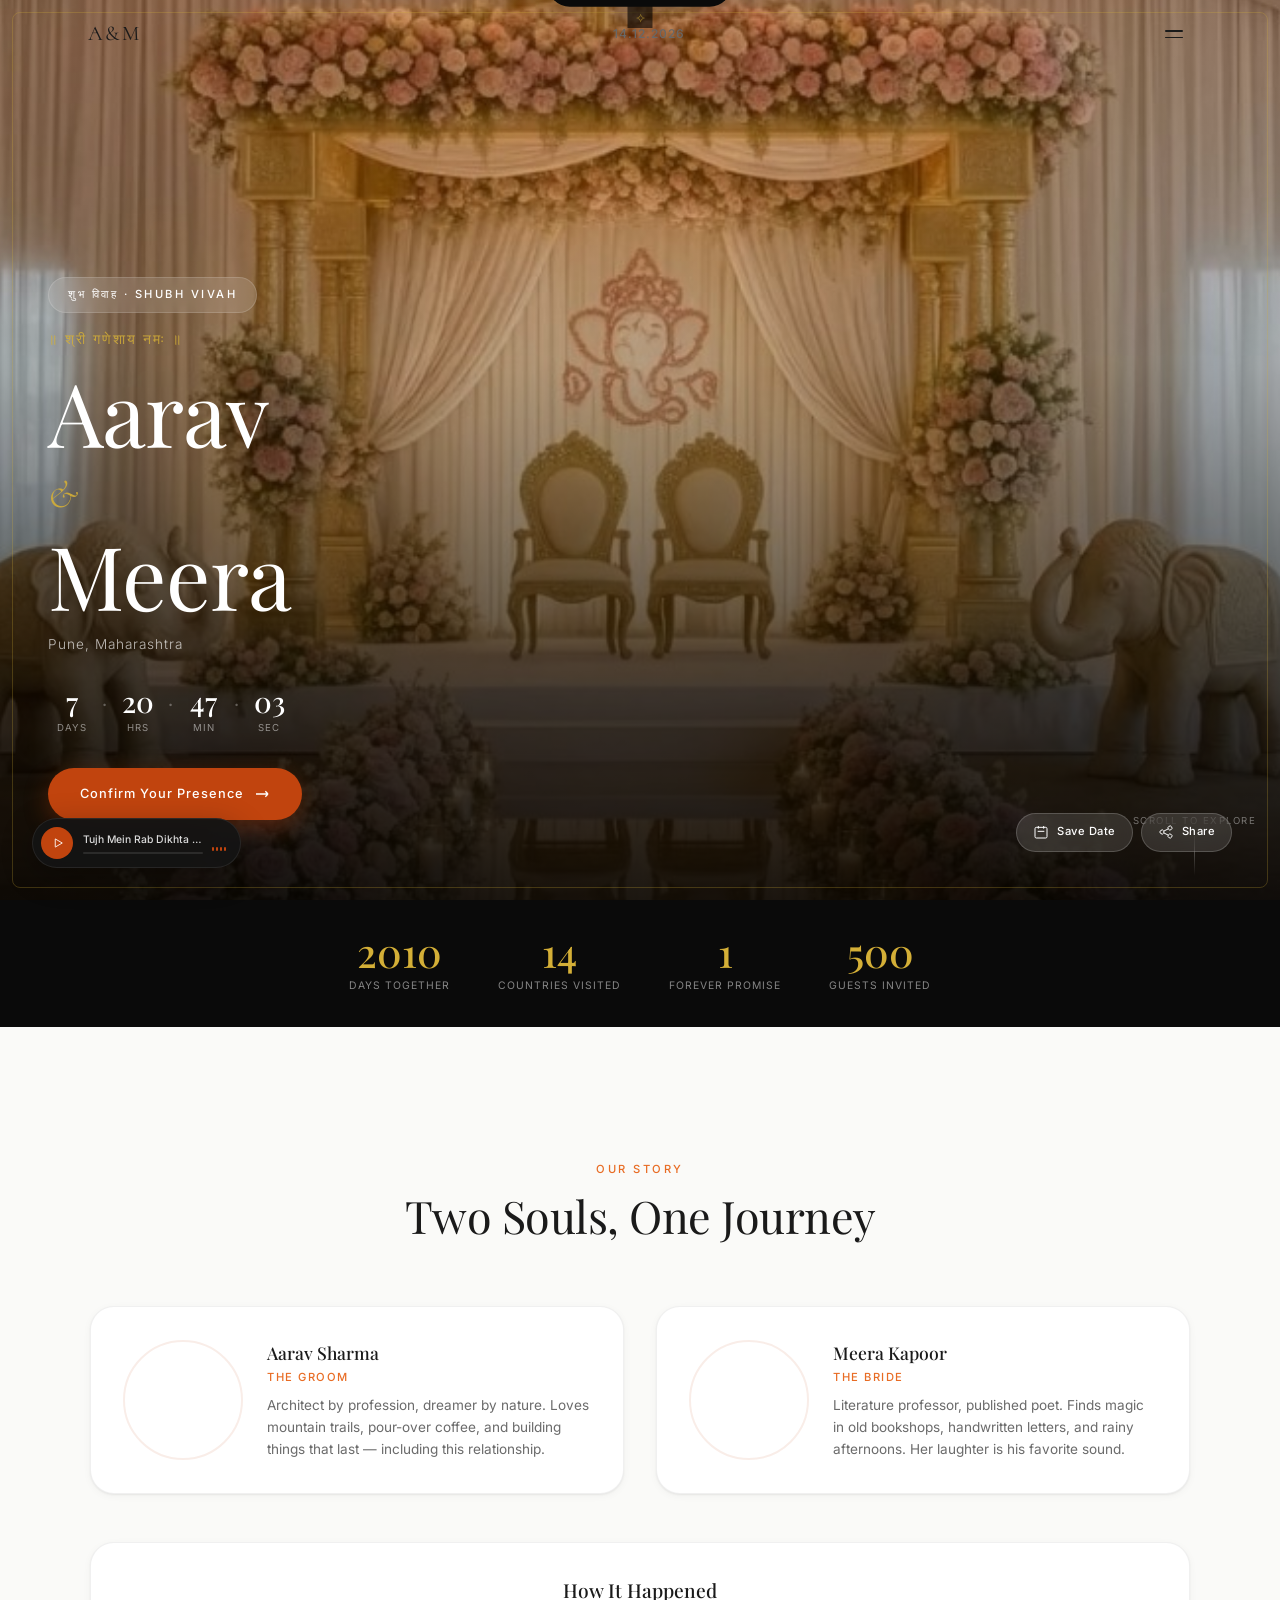
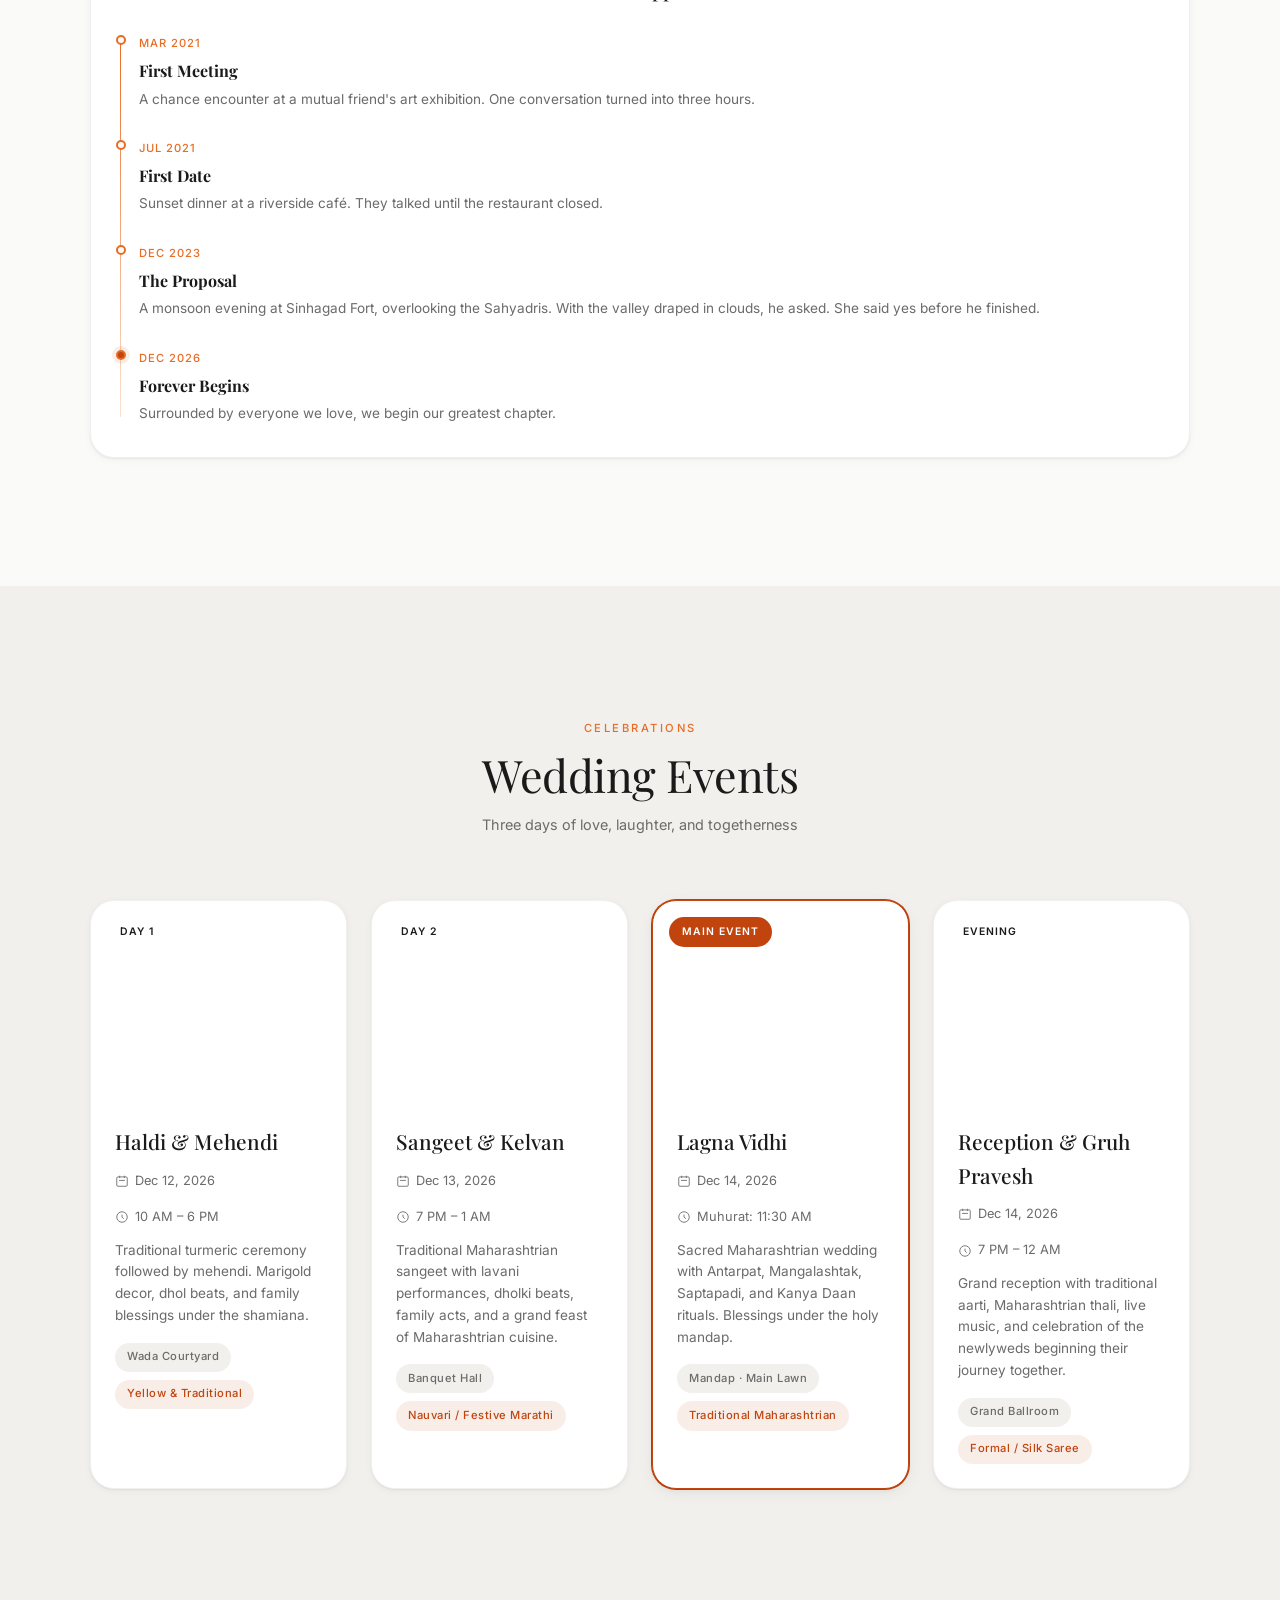
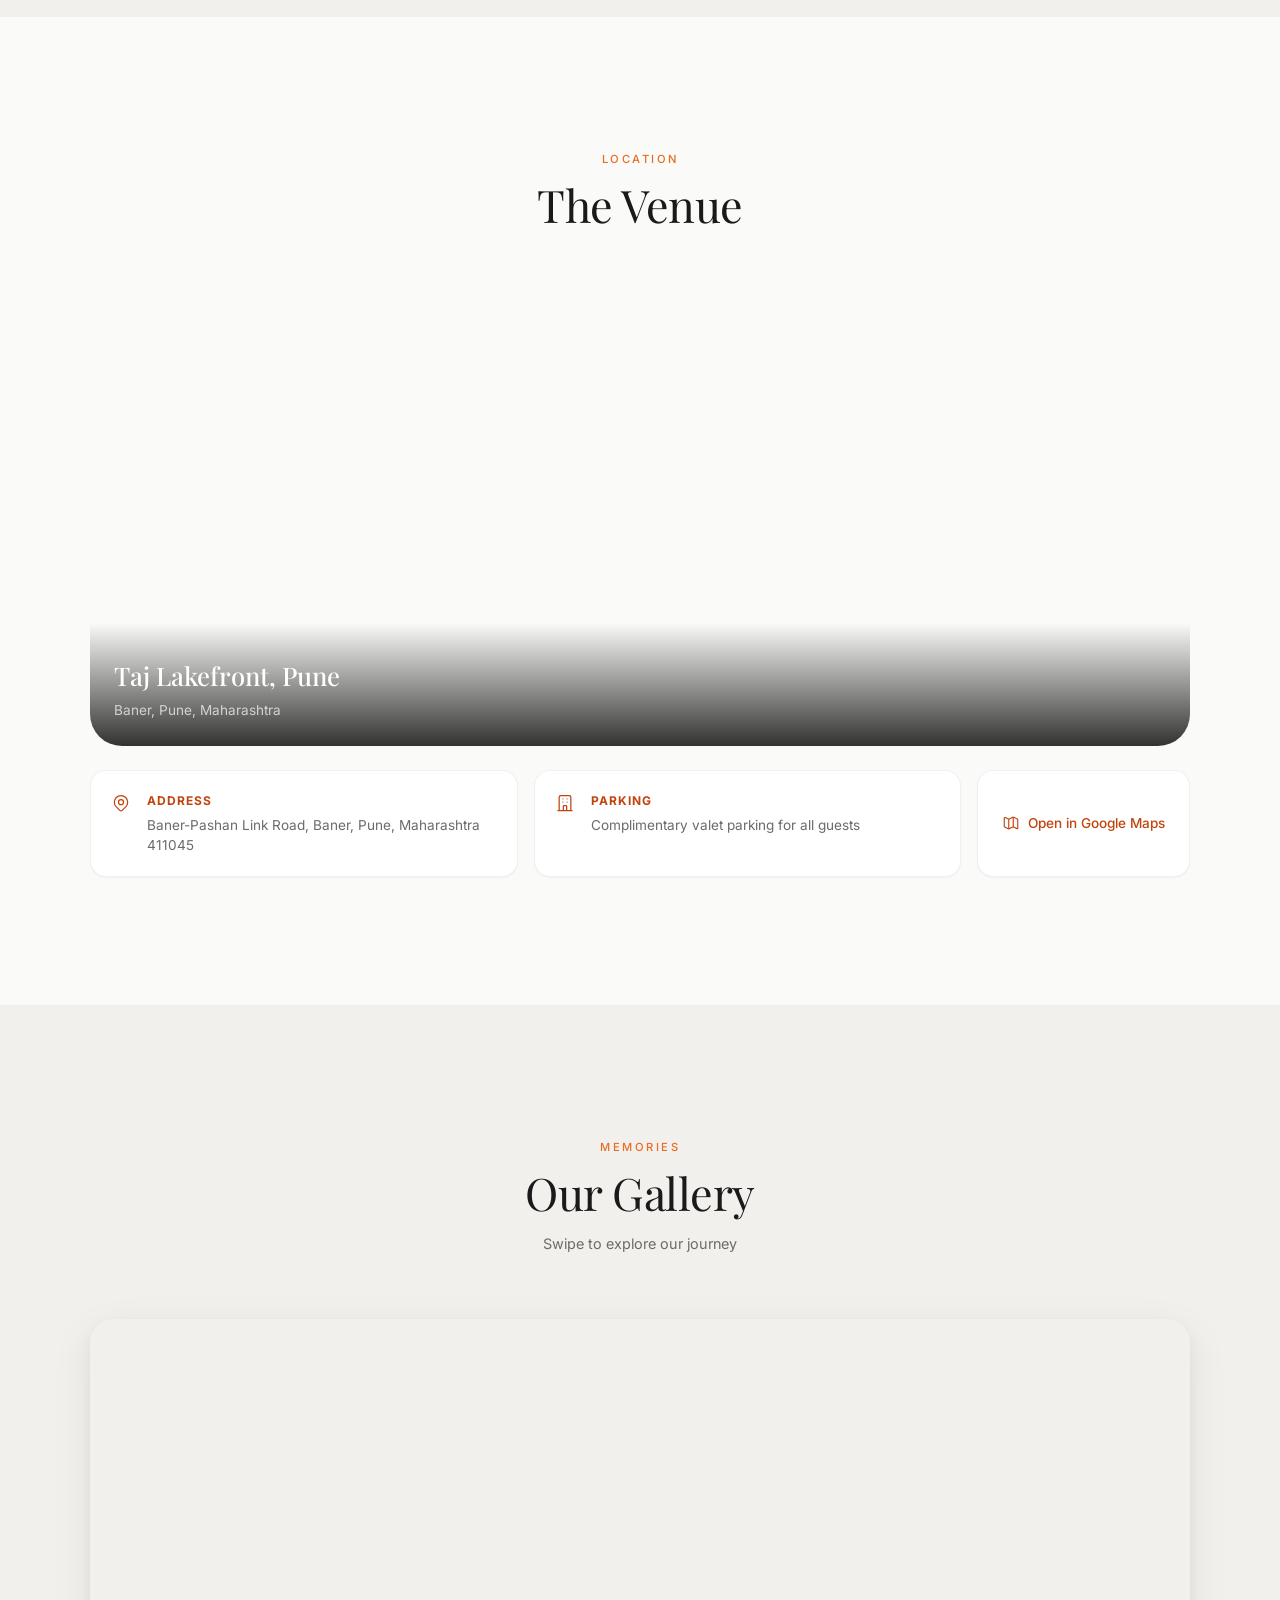
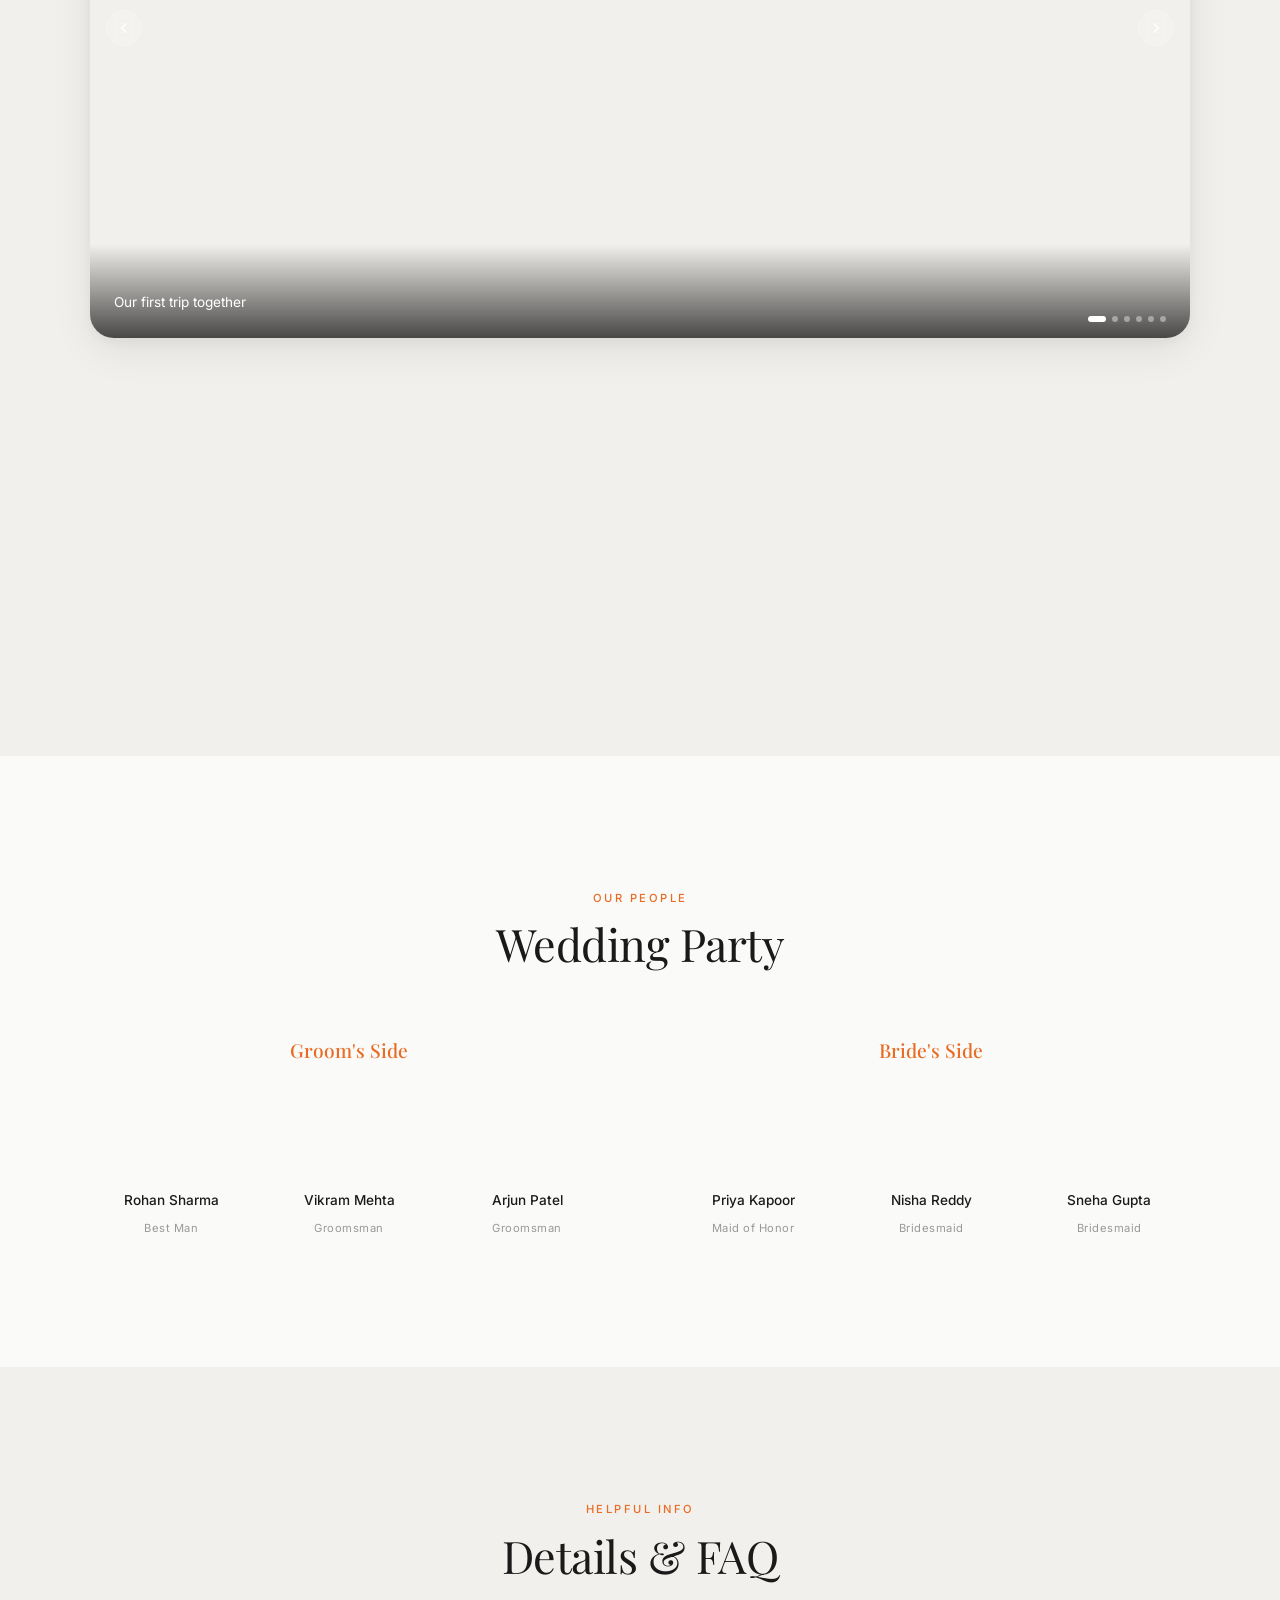
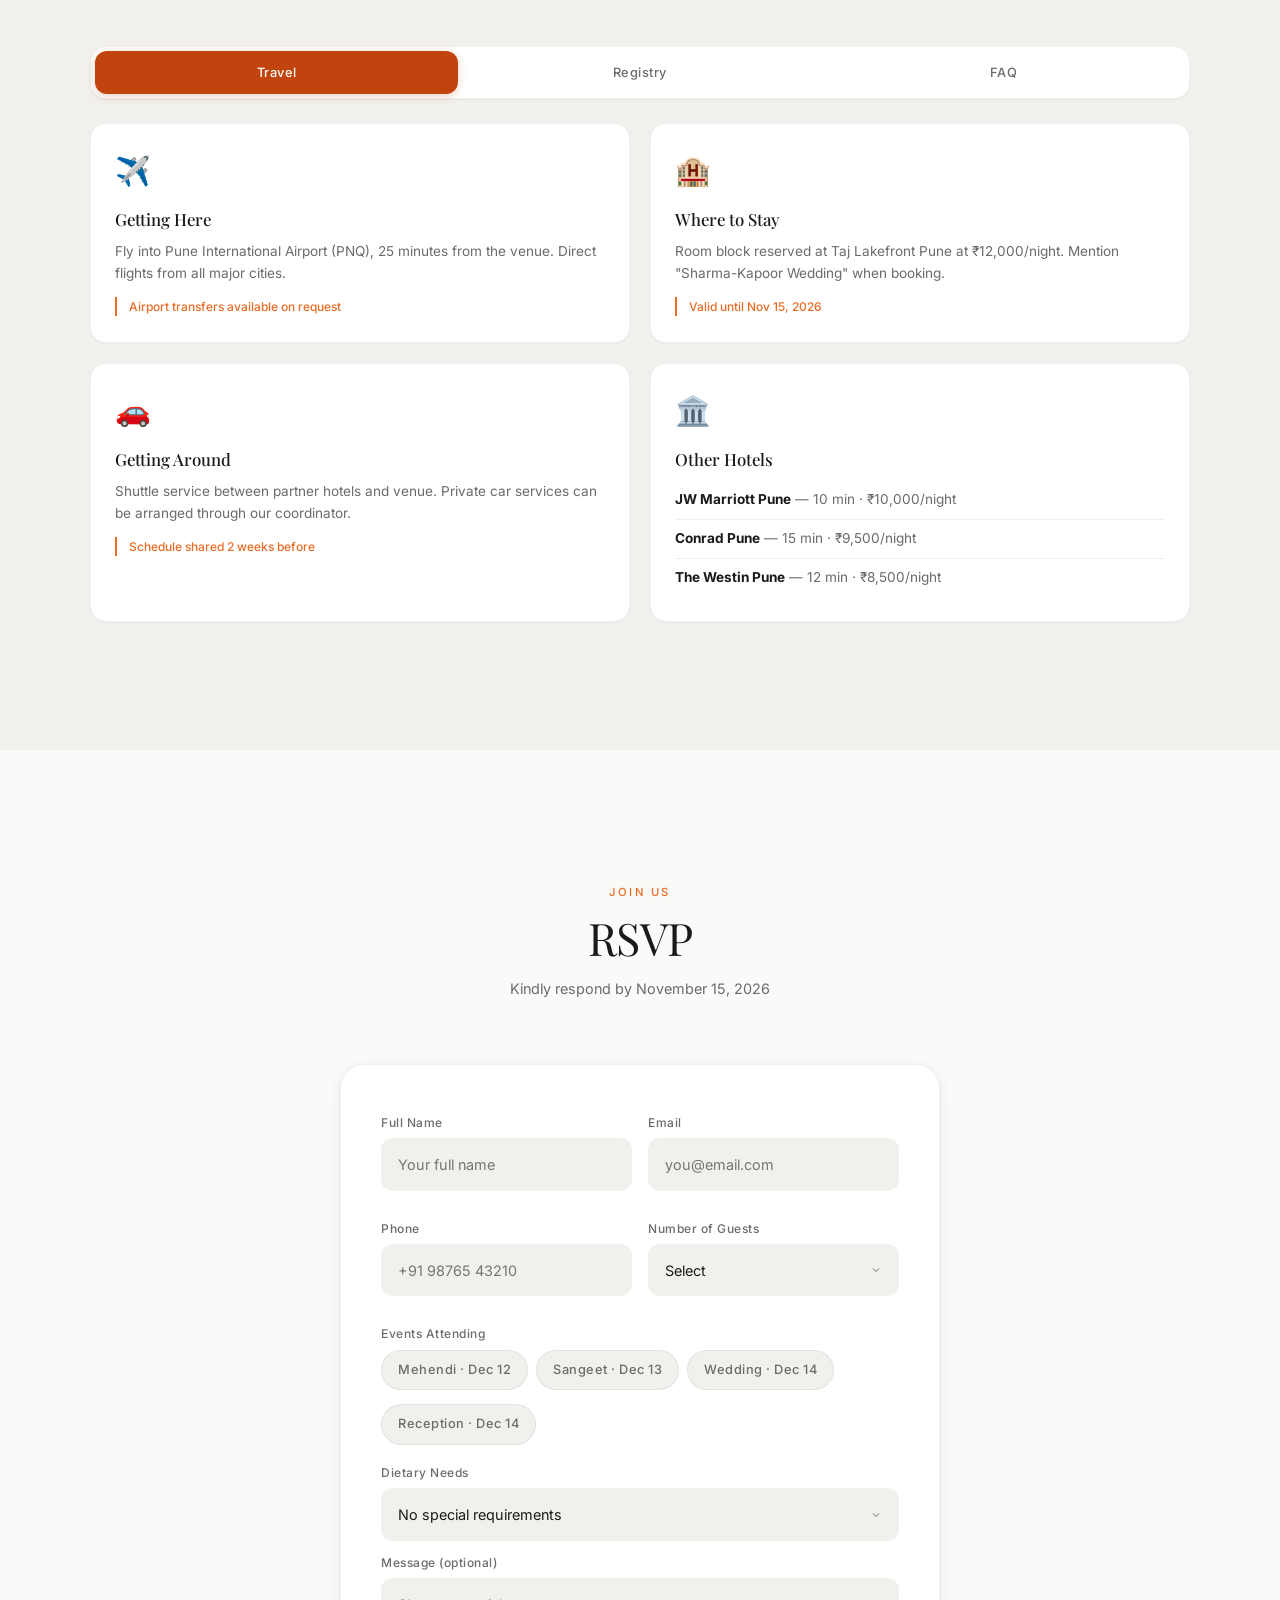
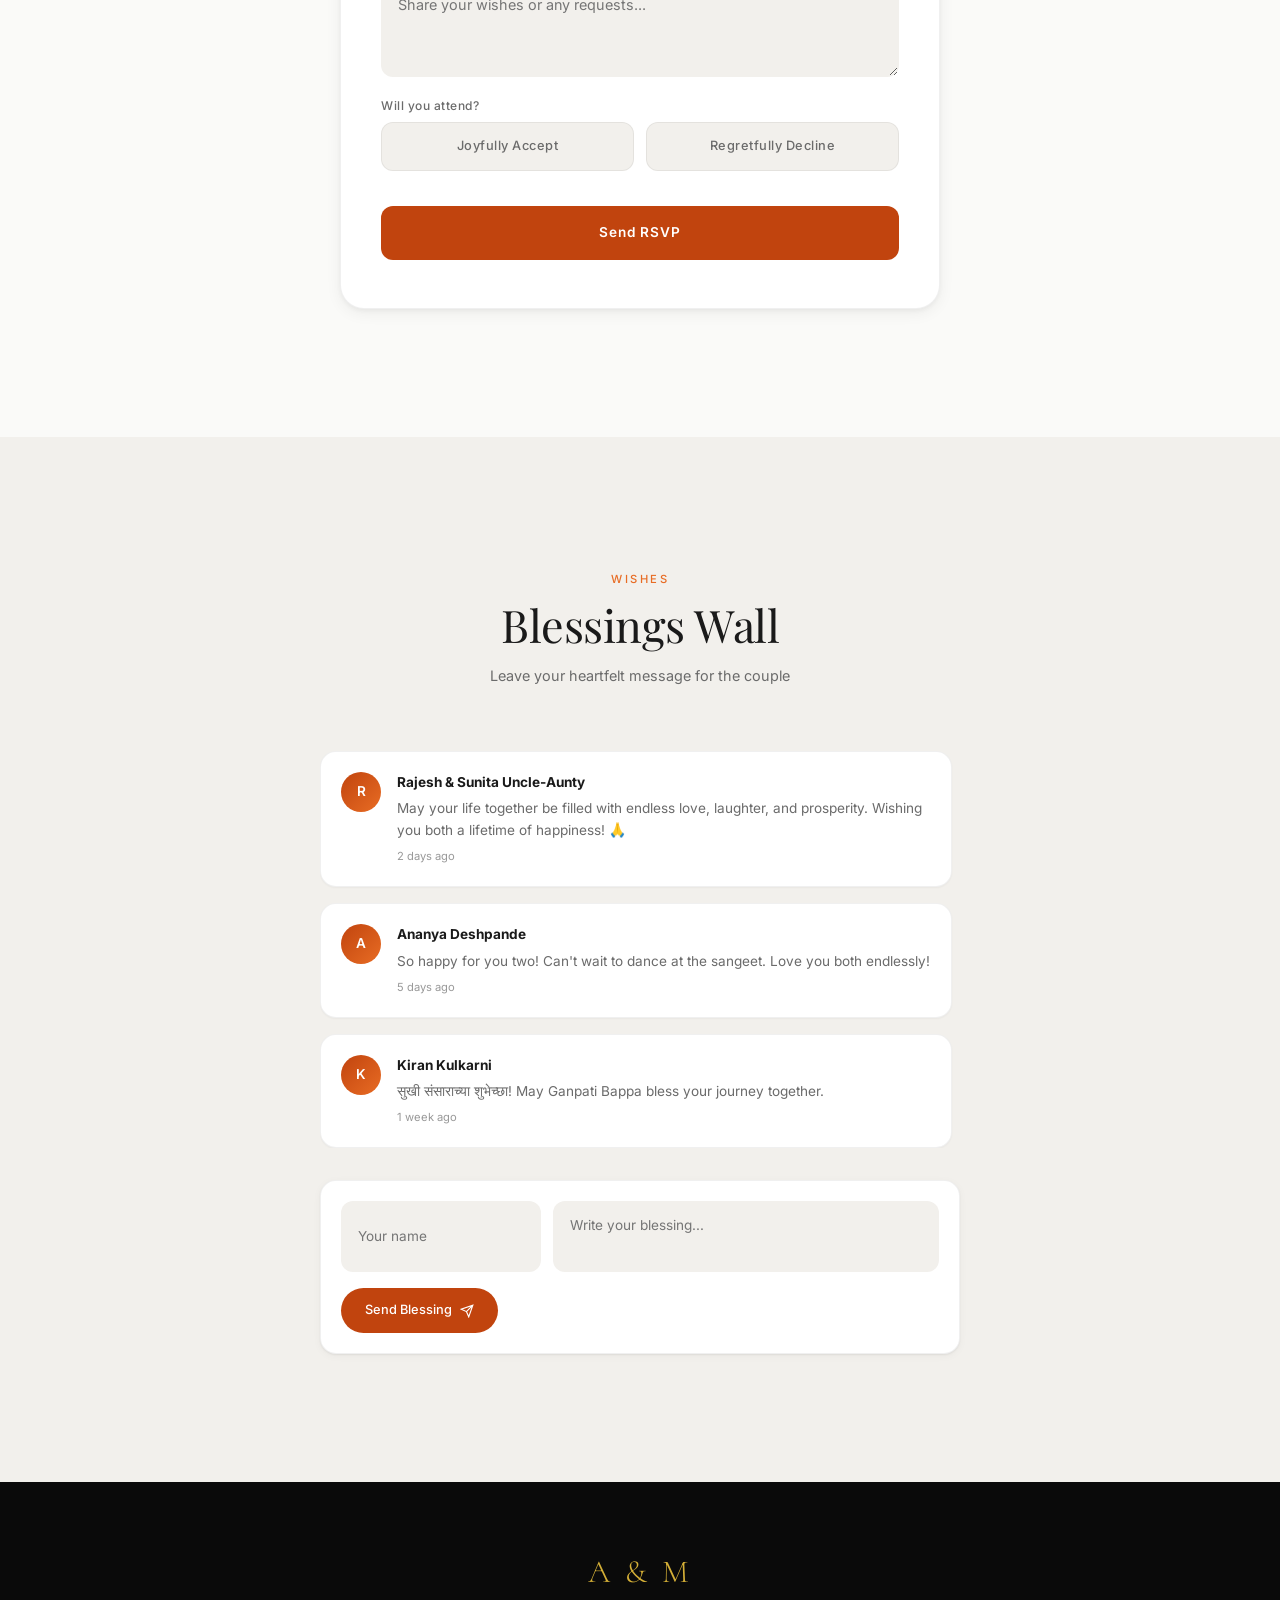
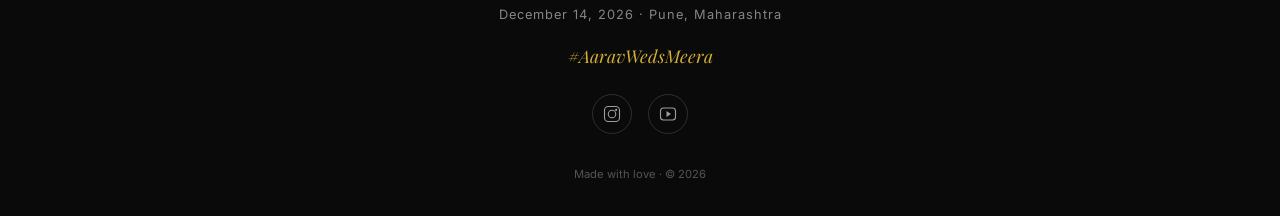
==== index.html @ b7e1e250 "Add Maharashtrian theme, premium components and hero mandap image - Translate hero to Marathi shubh " ====
<!DOCTYPE html>
<html lang="en">
<head>
    <meta charset="UTF-8">
    <meta name="viewport" content="width=device-width, initial-scale=1.0, viewport-fit=cover, user-scalable=no">
    <meta name="apple-mobile-web-app-capable" content="yes">
    <meta name="apple-mobile-web-app-status-bar-style" content="black-translucent">
    <meta name="theme-color" content="#0a0a0a">
    <title>Aarav & Meera — December 14, 2026</title>
    <link rel="preconnect" href="https://fonts.googleapis.com">
    <link rel="preconnect" href="https://fonts.gstatic.com" crossorigin>
    <link href="https://fonts.googleapis.com/css2?family=Playfair+Display:ital,wght@0,400;0,500;0,600;1,400;1,500&family=Inter:wght@200;300;400;500;600&family=Cormorant:ital,wght@0,300;0,400;0,500;1,300;1,400&display=swap" rel="stylesheet">
    <link rel="stylesheet" href="styles.css">
</head>
<body>

    <!-- Loading Screen -->
    <div id="loader" aria-hidden="true">
        <div class="loader-inner">
            <div class="loader-ring"></div>
            <p class="loader-text">A & M</p>
        </div>
    </div>

    <!-- Mobile Bottom Navigation -->
    <nav class="bottom-nav" id="bottomNav">
        <a href="#home" class="bottom-nav-item active" data-section="home">
            <svg viewBox="0 0 24 24" fill="none" stroke="currentColor" stroke-width="1.5"><path d="M3 12l2-2m0 0l7-7 7 7M5 10v10a1 1 0 001 1h3m10-11l2 2m-2-2v10a1 1 0 01-1 1h-3m-6 0a1 1 0 001-1v-4a1 1 0 011-1h2a1 1 0 011 1v4a1 1 0 001 1m-6 0h6"/></svg>
            <span>Home</span>
        </a>
        <a href="#events" class="bottom-nav-item" data-section="events">
            <svg viewBox="0 0 24 24" fill="none" stroke="currentColor" stroke-width="1.5"><path d="M8 7V3m8 4V3m-9 8h10M5 21h14a2 2 0 002-2V7a2 2 0 00-2-2H5a2 2 0 00-2 2v12a2 2 0 002 2z"/></svg>
            <span>Events</span>
        </a>
        <a href="#rsvp" class="bottom-nav-item bottom-nav-cta" data-section="rsvp">
            <svg viewBox="0 0 24 24" fill="none" stroke="currentColor" stroke-width="1.5"><path d="M4.318 6.318a4.5 4.5 0 000 6.364L12 20.364l7.682-7.682a4.5 4.5 0 00-6.364-6.364L12 7.636l-1.318-1.318a4.5 4.5 0 00-6.364 0z"/></svg>
            <span>RSVP</span>
        </a>
        <a href="#gallery" class="bottom-nav-item" data-section="gallery">
            <svg viewBox="0 0 24 24" fill="none" stroke="currentColor" stroke-width="1.5"><path d="M4 16l4.586-4.586a2 2 0 012.828 0L16 16m-2-2l1.586-1.586a2 2 0 012.828 0L20 14m-6-6h.01M6 20h12a2 2 0 002-2V6a2 2 0 00-2-2H6a2 2 0 00-2 2v12a2 2 0 002 2z"/></svg>
            <span>Gallery</span>
        </a>
        <a href="#details" class="bottom-nav-item" data-section="details">
            <svg viewBox="0 0 24 24" fill="none" stroke="currentColor" stroke-width="1.5"><path d="M13 16h-1v-4h-1m1-4h.01M21 12a9 9 0 11-18 0 9 9 0 0118 0z"/></svg>
            <span>Info</span>
        </a>
    </nav>

    <!-- Top Header Bar -->
    <header class="top-bar" id="topBar">
        <div class="top-bar-inner">
            <span class="top-bar-logo">A&M</span>
            <span class="top-bar-date">14.12.2026</span>
            <button class="top-bar-menu" id="menuBtn" aria-label="Menu">
                <span></span><span></span>
            </button>
        </div>
    </header>

    <!-- Full Screen Menu -->
    <div class="fullscreen-menu" id="fullMenu">
        <nav class="menu-nav">
            <a href="#home" class="menu-link">Home</a>
            <a href="#couple" class="menu-link">Our Story</a>
            <a href="#events" class="menu-link">Events</a>
            <a href="#venue" class="menu-link">Venue</a>
            <a href="#gallery" class="menu-link">Gallery</a>
            <a href="#party" class="menu-link">Wedding Party</a>
            <a href="#registry" class="menu-link">Registry</a>
            <a href="#travel" class="menu-link">Travel & Stay</a>
            <a href="#faq" class="menu-link">FAQ</a>
            <a href="#rsvp" class="menu-link menu-link-cta">RSVP</a>
        </nav>
    </div>

    <!-- Main Content -->
    <main>

        <!-- Hero / Home -->
        <section id="home" class="hero">
            <div class="hero-bg">
                <img src="assets/hero-mandap.png" alt="Maharashtrian Wedding Mandap with Ganesha and floral decor" class="hero-bg-img">
                <div class="hero-bg-overlay"></div>
                <div class="hero-mandap-border"></div>
            </div>
            <div class="hero-body">
                <div class="hero-badge">
                    <span>शुभ विवाह · Shubh Vivah</span>
                </div>
                <p class="hero-blessing">॥ श्री गणेशाय नमः ॥</p>
                <h1 class="hero-title">
                    <span class="hero-name">Aarav</span>
                    <span class="hero-and">&</span>
                    <span class="hero-name">Meera</span>
                </h1>
                <p class="hero-location">Pune, Maharashtra</p>
                <div class="hero-countdown" id="countdown">
                    <div class="cd-block">
                        <span class="cd-num" id="cd-days">209</span>
                        <span class="cd-label">days</span>
                    </div>
                    <div class="cd-sep">·</div>
                    <div class="cd-block">
                        <span class="cd-num" id="cd-hours">18</span>
                        <span class="cd-label">hrs</span>
                    </div>
                    <div class="cd-sep">·</div>
                    <div class="cd-block">
                        <span class="cd-num" id="cd-mins">42</span>
                        <span class="cd-label">min</span>
                    </div>
                    <div class="cd-sep">·</div>
                    <div class="cd-block">
                        <span class="cd-num" id="cd-secs">07</span>
                        <span class="cd-label">sec</span>
                    </div>
                </div>
                <a href="#rsvp" class="hero-btn">
                    Confirm Your Presence
                    <svg viewBox="0 0 24 24" fill="none" stroke="currentColor" stroke-width="2"><path d="M17 8l4 4m0 0l-4 4m4-4H3"/></svg>
                </a>
            </div>
            <!-- Quick Actions (floating pills) -->
            <div class="hero-actions">
                <button class="hero-action-pill" id="saveCalBtn" aria-label="Save the Date">
                    <svg viewBox="0 0 24 24" fill="none" stroke="currentColor" stroke-width="1.5"><path d="M8 7V3m8 4V3m-9 8h10M5 21h14a2 2 0 002-2V7a2 2 0 00-2-2H5a2 2 0 00-2 2v12a2 2 0 002 2z"/></svg>
                    Save Date
                </button>
                <button class="hero-action-pill" id="shareBtn" aria-label="Share Invitation">
                    <svg viewBox="0 0 24 24" fill="none" stroke="currentColor" stroke-width="1.5"><path d="M8.684 13.342C8.886 12.938 9 12.482 9 12c0-.482-.114-.938-.316-1.342m0 2.684a3 3 0 110-2.684m0 2.684l6.632 3.316m-6.632-6l6.632-3.316m0 0a3 3 0 105.367-2.684 3 3 0 00-5.367 2.684zm0 9.316a3 3 0 105.368 2.684 3 3 0 00-5.368-2.684z"/></svg>
                    Share
                </button>
            </div>
            <div class="hero-scroll">
                <span>Scroll to explore</span>
                <div class="hero-scroll-line"></div>
            </div>
        </section>

        <!-- Couple Stats (premium) -->
        <section class="stats-strip">
            <div class="stats-scroll">
                <div class="stat-item">
                    <span class="stat-num" data-target="2010">0</span>
                    <span class="stat-label">Days Together</span>
                </div>
                <div class="stat-item">
                    <span class="stat-num" data-target="14">0</span>
                    <span class="stat-label">Countries Visited</span>
                </div>
                <div class="stat-item">
                    <span class="stat-num" data-target="1">0</span>
                    <span class="stat-label">Forever Promise</span>
                </div>
                <div class="stat-item">
                    <span class="stat-num" data-target="500">0</span>
                    <span class="stat-label">Guests Invited</span>
                </div>
            </div>
        </section>

        <!-- Our Story -->
        <section id="couple" class="section">
            <div class="container">
                <header class="sec-header anim-up">
                    <span class="sec-tag">Our Story</span>
                    <h2 class="sec-title">Two Souls, One Journey</h2>
                </header>

                <div class="story-cards">
                    <div class="story-card anim-up">
                        <div class="story-card-img">
                            <img src="https://images.unsplash.com/photo-1507003211169-0a1dd7228f2d?w=400&q=80" alt="Aarav" loading="lazy">
                        </div>
                        <div class="story-card-body">
                            <h3>Aarav Sharma</h3>
                            <span class="story-role">The Groom</span>
                            <p>Architect by profession, dreamer by nature. Loves mountain trails, pour-over coffee, and building things that last — including this relationship.</p>
                        </div>
                    </div>

                    <div class="story-card anim-up">
                        <div class="story-card-img">
                            <img src="https://images.unsplash.com/photo-1494790108377-be9c29b29330?w=400&q=80" alt="Meera" loading="lazy">
                        </div>
                        <div class="story-card-body">
                            <h3>Meera Kapoor</h3>
                            <span class="story-role">The Bride</span>
                            <p>Literature professor, published poet. Finds magic in old bookshops, handwritten letters, and rainy afternoons. Her laughter is his favorite sound.</p>
                        </div>
                    </div>
                </div>

                <div class="timeline anim-up">
                    <h3 class="timeline-title">How It Happened</h3>
                    <div class="timeline-track">
                        <div class="timeline-item">
                            <div class="timeline-dot"></div>
                            <div class="timeline-content">
                                <span class="timeline-date">Mar 2021</span>
                                <strong>First Meeting</strong>
                                <p>A chance encounter at a mutual friend's art exhibition. One conversation turned into three hours.</p>
                            </div>
                        </div>
                        <div class="timeline-item">
                            <div class="timeline-dot"></div>
                            <div class="timeline-content">
                                <span class="timeline-date">Jul 2021</span>
                                <strong>First Date</strong>
                                <p>Sunset dinner at a riverside café. They talked until the restaurant closed.</p>
                            </div>
                        </div>
                        <div class="timeline-item">
                            <div class="timeline-dot"></div>
                            <div class="timeline-content">
                                <span class="timeline-date">Dec 2023</span>
                                <strong>The Proposal</strong>
                                <p>A monsoon evening at Sinhagad Fort, overlooking the Sahyadris. With the valley draped in clouds, he asked. She said yes before he finished.</p>
                            </div>
                        </div>
                        <div class="timeline-item">
                            <div class="timeline-dot active"></div>
                            <div class="timeline-content">
                                <span class="timeline-date">Dec 2026</span>
                                <strong>Forever Begins</strong>
                                <p>Surrounded by everyone we love, we begin our greatest chapter.</p>
                            </div>
                        </div>
                    </div>
                </div>
            </div>
        </section>

        <!-- Events -->
        <section id="events" class="section section-alt">
            <div class="container">
                <header class="sec-header anim-up">
                    <span class="sec-tag">Celebrations</span>
                    <h2 class="sec-title">Wedding Events</h2>
                    <p class="sec-desc">Three days of love, laughter, and togetherness</p>
                </header>

                <div class="events-scroll">
                    <div class="event-card anim-up">
                        <div class="event-card-header">
                            <img src="https://images.unsplash.com/photo-1583089892943-e02e5b017b6a?w=600&q=80" alt="Haldi Ceremony" loading="lazy">
                            <div class="event-card-badge">Day 1</div>
                        </div>
                        <div class="event-card-body">
                            <h3>Haldi & Mehendi</h3>
                            <div class="event-meta">
                                <span><svg viewBox="0 0 24 24" fill="none" stroke="currentColor" stroke-width="1.5"><path d="M8 7V3m8 4V3m-9 8h10M5 21h14a2 2 0 002-2V7a2 2 0 00-2-2H5a2 2 0 00-2 2v12a2 2 0 002 2z"/></svg>Dec 12, 2026</span>
                                <span><svg viewBox="0 0 24 24" fill="none" stroke="currentColor" stroke-width="1.5"><path d="M12 8v4l3 3m6-3a9 9 0 11-18 0 9 9 0 0118 0z"/></svg>10 AM – 6 PM</span>
                            </div>
                            <p>Traditional turmeric ceremony followed by mehendi. Marigold decor, dhol beats, and family blessings under the shamiana.</p>
                            <div class="event-footer">
                                <span class="event-venue-tag">Wada Courtyard</span>
                                <span class="event-dress-tag">Yellow & Traditional</span>
                            </div>
                        </div>
                    </div>

                    <div class="event-card anim-up">
                        <div class="event-card-header">
                            <img src="https://images.unsplash.com/photo-1470225620780-dba8ba36b745?w=600&q=80" alt="Sangeet" loading="lazy">
                            <div class="event-card-badge">Day 2</div>
                        </div>
                        <div class="event-card-body">
                            <h3>Sangeet & Kelvan</h3>
                            <div class="event-meta">
                                <span><svg viewBox="0 0 24 24" fill="none" stroke="currentColor" stroke-width="1.5"><path d="M8 7V3m8 4V3m-9 8h10M5 21h14a2 2 0 002-2V7a2 2 0 00-2-2H5a2 2 0 00-2 2v12a2 2 0 002 2z"/></svg>Dec 13, 2026</span>
                                <span><svg viewBox="0 0 24 24" fill="none" stroke="currentColor" stroke-width="1.5"><path d="M12 8v4l3 3m6-3a9 9 0 11-18 0 9 9 0 0118 0z"/></svg>7 PM – 1 AM</span>
                            </div>
                            <p>Traditional Maharashtrian sangeet with lavani performances, dholki beats, family acts, and a grand feast of Maharashtrian cuisine.</p>
                            <div class="event-footer">
                                <span class="event-venue-tag">Banquet Hall</span>
                                <span class="event-dress-tag">Nauvari / Festive Marathi</span>
                            </div>
                        </div>
                    </div>

                    <div class="event-card event-card-featured anim-up">
                        <div class="event-card-header">
                            <img src="https://images.unsplash.com/photo-1606800052052-a08af7148866?w=600&q=80" alt="Wedding Ceremony" loading="lazy">
                            <div class="event-card-badge badge-gold">Main Event</div>
                        </div>
                        <div class="event-card-body">
                            <h3>Lagna Vidhi</h3>
                            <div class="event-meta">
                                <span><svg viewBox="0 0 24 24" fill="none" stroke="currentColor" stroke-width="1.5"><path d="M8 7V3m8 4V3m-9 8h10M5 21h14a2 2 0 002-2V7a2 2 0 00-2-2H5a2 2 0 00-2 2v12a2 2 0 002 2z"/></svg>Dec 14, 2026</span>
                                <span><svg viewBox="0 0 24 24" fill="none" stroke="currentColor" stroke-width="1.5"><path d="M12 8v4l3 3m6-3a9 9 0 11-18 0 9 9 0 0118 0z"/></svg>Muhurat: 11:30 AM</span>
                            </div>
                            <p>Sacred Maharashtrian wedding with Antarpat, Mangalashtak, Saptapadi, and Kanya Daan rituals. Blessings under the holy mandap.</p>
                            <div class="event-footer">
                                <span class="event-venue-tag">Mandap · Main Lawn</span>
                                <span class="event-dress-tag">Traditional Maharashtrian</span>
                            </div>
                        </div>
                    </div>

                    <div class="event-card anim-up">
                        <div class="event-card-header">
                            <img src="https://images.unsplash.com/photo-1530103862676-de8c9debad1d?w=600&q=80" alt="Reception" loading="lazy">
                            <div class="event-card-badge">Evening</div>
                        </div>
                        <div class="event-card-body">
                            <h3>Reception & Gruh Pravesh</h3>
                            <div class="event-meta">
                                <span><svg viewBox="0 0 24 24" fill="none" stroke="currentColor" stroke-width="1.5"><path d="M8 7V3m8 4V3m-9 8h10M5 21h14a2 2 0 002-2V7a2 2 0 00-2-2H5a2 2 0 00-2 2v12a2 2 0 002 2z"/></svg>Dec 14, 2026</span>
                                <span><svg viewBox="0 0 24 24" fill="none" stroke="currentColor" stroke-width="1.5"><path d="M12 8v4l3 3m6-3a9 9 0 11-18 0 9 9 0 0118 0z"/></svg>7 PM – 12 AM</span>
                            </div>
                            <p>Grand reception with traditional aarti, Maharashtrian thali, live music, and celebration of the newlyweds beginning their journey together.</p>
                            <div class="event-footer">
                                <span class="event-venue-tag">Grand Ballroom</span>
                                <span class="event-dress-tag">Formal / Silk Saree</span>
                            </div>
                        </div>
                    </div>
                </div>
            </div>
        </section>

        <!-- Venue -->
        <section id="venue" class="section">
            <div class="container">
                <header class="sec-header anim-up">
                    <span class="sec-tag">Location</span>
                    <h2 class="sec-title">The Venue</h2>
                </header>

                <div class="venue-hero anim-up">
                    <img src="https://images.unsplash.com/photo-1566073771259-6a8506099945?w=1200&q=80" alt="Taj Lakefront Pune" loading="lazy">
                    <div class="venue-hero-overlay">
                        <h3>Taj Lakefront, Pune</h3>
                        <p>Baner, Pune, Maharashtra</p>
                    </div>
                </div>

                <div class="venue-info anim-up">
                    <div class="venue-info-card">
                        <svg viewBox="0 0 24 24" fill="none" stroke="currentColor" stroke-width="1.5"><path d="M17.657 16.657L13.414 20.9a1.998 1.998 0 01-2.827 0l-4.244-4.243a8 8 0 1111.314 0z"/><path d="M15 11a3 3 0 11-6 0 3 3 0 016 0z"/></svg>
                        <div>
                            <strong>Address</strong>
                            <p>Baner-Pashan Link Road, Baner, Pune, Maharashtra 411045</p>
                        </div>
                    </div>
                    <div class="venue-info-card">
                        <svg viewBox="0 0 24 24" fill="none" stroke="currentColor" stroke-width="1.5"><path d="M19 21V5a2 2 0 00-2-2H7a2 2 0 00-2 2v16m14 0h2m-2 0h-5m-9 0H3m2 0h5M9 7h1m-1 4h1m4-4h1m-1 4h1m-5 10v-5a1 1 0 011-1h2a1 1 0 011 1v5m-4 0h4"/></svg>
                        <div>
                            <strong>Parking</strong>
                            <p>Complimentary valet parking for all guests</p>
                        </div>
                    </div>
                    <a href="https://maps.google.com/?q=Taj+Lakefront+Pune" target="_blank" rel="noopener" class="venue-map-link">
                        <svg viewBox="0 0 24 24" fill="none" stroke="currentColor" stroke-width="1.5"><path d="M9 20l-5.447-2.724A1 1 0 013 16.382V5.618a1 1 0 011.447-.894L9 7m0 13l6-3m-6 3V7m6 10l5.447 2.724A1 1 0 0021 18.382V7.618a1 1 0 00-.553-.894L15 4m0 13V4m0 0L9 7"/></svg>
                        Open in Google Maps
                    </a>
                </div>
            </div>
        </section>

        <!-- Gallery (Swipeable Carousel + Masonry) -->
        <section id="gallery" class="section section-alt">
            <div class="container">
                <header class="sec-header anim-up">
                    <span class="sec-tag">Memories</span>
                    <h2 class="sec-title">Our Gallery</h2>
                    <p class="sec-desc">Swipe to explore our journey</p>
                </header>

                <!-- Swipeable Carousel -->
                <div class="carousel anim-up" id="galleryCarousel">
                    <div class="carousel-track">
                        <div class="carousel-slide">
                            <img src="https://images.unsplash.com/photo-1522673607200-164d1b6ce486?w=800&q=80" alt="Together" loading="lazy">
                            <div class="carousel-caption">Our first trip together</div>
                        </div>
                        <div class="carousel-slide">
                            <img src="https://images.unsplash.com/photo-1460364157752-926555571a37?w=800&q=80" alt="Love" loading="lazy">
                            <div class="carousel-caption">Where it all started</div>
                        </div>
                        <div class="carousel-slide">
                            <img src="https://images.unsplash.com/photo-1519225421980-715cb0215aed?w=800&q=80" alt="Celebration" loading="lazy">
                            <div class="carousel-caption">Engagement day</div>
                        </div>
                        <div class="carousel-slide">
                            <img src="https://images.unsplash.com/photo-1520854221256-17451cc331bf?w=800&q=80" alt="Pre-wedding" loading="lazy">
                            <div class="carousel-caption">Pre-wedding shoot</div>
                        </div>
                        <div class="carousel-slide">
                            <img src="https://images.unsplash.com/photo-1529634597503-139d3726fed5?w=800&q=80" alt="Moments" loading="lazy">
                            <div class="carousel-caption">Candid moments</div>
                        </div>
                        <div class="carousel-slide">
                            <img src="https://images.unsplash.com/photo-1465495976277-4387d4b0b4c6?w=800&q=80" alt="Nature" loading="lazy">
                            <div class="carousel-caption">Sahyadri adventure</div>
                        </div>
                    </div>
                    <div class="carousel-dots" id="carouselDots"></div>
                    <button class="carousel-arrow carousel-prev" id="carouselPrev" aria-label="Previous">
                        <svg viewBox="0 0 24 24" fill="none" stroke="currentColor" stroke-width="2"><path d="M15 18l-6-6 6-6"/></svg>
                    </button>
                    <button class="carousel-arrow carousel-next" id="carouselNext" aria-label="Next">
                        <svg viewBox="0 0 24 24" fill="none" stroke="currentColor" stroke-width="2"><path d="M9 18l6-6-6-6"/></svg>
                    </button>
                </div>

                <!-- Mini Grid Below -->
                <div class="gallery-mini-grid anim-up">
                    <div class="gallery-img"><img src="https://images.unsplash.com/photo-1511285560929-80b456fea0bc?w=400&q=80" alt="Joy" loading="lazy"></div>
                    <div class="gallery-img"><img src="https://images.unsplash.com/photo-1544078751-58fee2d8a03b?w=400&q=80" alt="Adventure" loading="lazy"></div>
                    <div class="gallery-img"><img src="https://images.unsplash.com/photo-1591604466107-ec97de577aff?w=400&q=80" alt="Family" loading="lazy"></div>
                    <div class="gallery-img"><img src="https://images.unsplash.com/photo-1519741497674-611481863552?w=400&q=80" alt="Together" loading="lazy"></div>
                </div>
            </div>
        </section>

        <!-- Wedding Party -->
        <section id="party" class="section">
            <div class="container">
                <header class="sec-header anim-up">
                    <span class="sec-tag">Our People</span>
                    <h2 class="sec-title">Wedding Party</h2>
                </header>

                <div class="party-grid">
                    <div class="party-section anim-up">
                        <h3 class="party-side-title">Groom's Side</h3>
                        <div class="party-members">
                            <div class="party-member">
                                <img src="https://images.unsplash.com/photo-1500648767791-00dcc994a43e?w=200&q=80" alt="Rohan" loading="lazy">
                                <strong>Rohan Sharma</strong>
                                <span>Best Man</span>
                            </div>
                            <div class="party-member">
                                <img src="https://images.unsplash.com/photo-1506794778202-cad84cf45f1d?w=200&q=80" alt="Vikram" loading="lazy">
                                <strong>Vikram Mehta</strong>
                                <span>Groomsman</span>
                            </div>
                            <div class="party-member">
                                <img src="https://images.unsplash.com/photo-1472099645785-5658abf4ff4e?w=200&q=80" alt="Arjun" loading="lazy">
                                <strong>Arjun Patel</strong>
                                <span>Groomsman</span>
                            </div>
                        </div>
                    </div>
                    <div class="party-section anim-up">
                        <h3 class="party-side-title">Bride's Side</h3>
                        <div class="party-members">
                            <div class="party-member">
                                <img src="https://images.unsplash.com/photo-1438761681033-6461ffad8d80?w=200&q=80" alt="Priya" loading="lazy">
                                <strong>Priya Kapoor</strong>
                                <span>Maid of Honor</span>
                            </div>
                            <div class="party-member">
                                <img src="https://images.unsplash.com/photo-1534528741775-53994a69daeb?w=200&q=80" alt="Nisha" loading="lazy">
                                <strong>Nisha Reddy</strong>
                                <span>Bridesmaid</span>
                            </div>
                            <div class="party-member">
                                <img src="https://images.unsplash.com/photo-1517841905240-472988babdf9?w=200&q=80" alt="Sneha" loading="lazy">
                                <strong>Sneha Gupta</strong>
                                <span>Bridesmaid</span>
                            </div>
                        </div>
                    </div>
                </div>
            </div>
        </section>

        <!-- Details (Registry + Travel + FAQ) -->
        <section id="details" class="section section-alt">
            <div class="container">
                <header class="sec-header anim-up">
                    <span class="sec-tag">Helpful Info</span>
                    <h2 class="sec-title">Details & FAQ</h2>
                </header>

                <!-- Tabbed Interface -->
                <div class="tabs anim-up">
                    <div class="tabs-nav">
                        <button class="tab-btn active" data-tab="travel">Travel</button>
                        <button class="tab-btn" data-tab="registry">Registry</button>
                        <button class="tab-btn" data-tab="faq">FAQ</button>
                    </div>

                    <div class="tab-panel active" id="tab-travel">
                        <div class="info-cards">
                            <div class="info-card">
                                <div class="info-card-icon">✈️</div>
                                <h4>Getting Here</h4>
                                <p>Fly into Pune International Airport (PNQ), 25 minutes from the venue. Direct flights from all major cities.</p>
                                <span class="info-note">Airport transfers available on request</span>
                            </div>
                            <div class="info-card">
                                <div class="info-card-icon">🏨</div>
                                <h4>Where to Stay</h4>
                                <p>Room block reserved at Taj Lakefront Pune at ₹12,000/night. Mention "Sharma-Kapoor Wedding" when booking.</p>
                                <span class="info-note">Valid until Nov 15, 2026</span>
                            </div>
                            <div class="info-card">
                                <div class="info-card-icon">🚗</div>
                                <h4>Getting Around</h4>
                                <p>Shuttle service between partner hotels and venue. Private car services can be arranged through our coordinator.</p>
                                <span class="info-note">Schedule shared 2 weeks before</span>
                            </div>
                            <div class="info-card">
                                <div class="info-card-icon">🏛️</div>
                                <h4>Other Hotels</h4>
                                <ul class="hotel-list">
                                    <li><strong>JW Marriott Pune</strong> — 10 min · ₹10,000/night</li>
                                    <li><strong>Conrad Pune</strong> — 15 min · ₹9,500/night</li>
                                    <li><strong>The Westin Pune</strong> — 12 min · ₹8,500/night</li>
                                </ul>
                            </div>
                        </div>
                    </div>

                    <div class="tab-panel" id="tab-registry">
                        <div class="info-cards">
                            <div class="info-card registry-card">
                                <div class="info-card-icon">🌍</div>
                                <h4>Honeymoon Fund</h4>
                                <p>Help us create memories in Santorini and the Amalfi Coast.</p>
                                <a href="#" class="info-card-btn">Contribute</a>
                            </div>
                            <div class="info-card registry-card">
                                <div class="info-card-icon">🏠</div>
                                <h4>Home Together</h4>
                                <p>Help us furnish our first home with items from our curated wishlist.</p>
                                <a href="#" class="info-card-btn">View Wishlist</a>
                            </div>
                            <div class="info-card registry-card">
                                <div class="info-card-icon">💛</div>
                                <h4>Give Back</h4>
                                <p>Donate in our name to Pratham — education for underprivileged children.</p>
                                <a href="#" class="info-card-btn">Donate</a>
                            </div>
                        </div>
                        <p class="registry-note">Your presence is the greatest gift. These are only if you wish to bless us further.</p>
                    </div>

                    <div class="tab-panel" id="tab-faq">
                        <div class="faq-list">
                            <details class="faq-item">
                                <summary>What should I wear?</summary>
                                <p>Mehendi: Colorful & festive. Sangeet: Cocktail or Indo-Western. Ceremony: Traditional Indian formal. Reception: Black tie or formal Indian.</p>
                            </details>
                            <details class="faq-item">
                                <summary>Can I bring a plus one?</summary>
                                <p>Please check your invitation. If it says "and guest," you're welcome to bring someone. Include their name in your RSVP.</p>
                            </details>
                            <details class="faq-item">
                                <summary>Are children welcome?</summary>
                                <p>Yes! We'll have a supervised kids' zone with activities during all events.</p>
                            </details>
                            <details class="faq-item">
                                <summary>Will there be dietary options?</summary>
                                <p>Absolutely — vegetarian, vegan, and gluten-free options available. Mention restrictions in your RSVP.</p>
                            </details>
                            <details class="faq-item">
                                <summary>Can I take photos during the ceremony?</summary>
                                <p>We request an unplugged ceremony — phones away during rituals. Our photographer captures everything. At other events, snap away! Use #AaravWedsMeera</p>
                            </details>
                            <details class="faq-item">
                                <summary>When is the RSVP deadline?</summary>
                                <p>Please respond by November 15, 2026 so we can finalize catering and seating.</p>
                            </details>
                            <details class="faq-item">
                                <summary>Is parking available?</summary>
                                <p>Yes — complimentary valet parking at the venue entrance for all guests.</p>
                            </details>
                        </div>
                    </div>
                </div>
            </div>
        </section>

        <!-- RSVP -->
        <section id="rsvp" class="section">
            <div class="container">
                <header class="sec-header anim-up">
                    <span class="sec-tag">Join Us</span>
                    <h2 class="sec-title">RSVP</h2>
                    <p class="sec-desc">Kindly respond by November 15, 2026</p>
                </header>

                <div class="rsvp-wrap anim-up">
                    <form id="rsvpForm" class="rsvp-form" novalidate>
                        <div class="form-grid">
                            <div class="form-field">
                                <label for="f-name">Full Name</label>
                                <input type="text" id="f-name" name="name" required placeholder="Your full name" autocomplete="name">
                            </div>
                            <div class="form-field">
                                <label for="f-email">Email</label>
                                <input type="email" id="f-email" name="email" required placeholder="you@email.com" autocomplete="email">
                            </div>
                        </div>
                        <div class="form-grid">
                            <div class="form-field">
                                <label for="f-phone">Phone</label>
                                <input type="tel" id="f-phone" name="phone" placeholder="+91 98765 43210" autocomplete="tel">
                            </div>
                            <div class="form-field">
                                <label for="f-guests">Number of Guests</label>
                                <select id="f-guests" name="guests" required>
                                    <option value="" disabled selected>Select</option>
                                    <option>1</option>
                                    <option>2</option>
                                    <option>3</option>
                                    <option>4</option>
                                    <option>5+</option>
                                </select>
                            </div>
                        </div>

                        <div class="form-field">
                            <label>Events Attending</label>
                            <div class="chip-group">
                                <label class="chip"><input type="checkbox" name="events" value="mehendi"><span>Mehendi · Dec 12</span></label>
                                <label class="chip"><input type="checkbox" name="events" value="sangeet"><span>Sangeet · Dec 13</span></label>
                                <label class="chip"><input type="checkbox" name="events" value="wedding"><span>Wedding · Dec 14</span></label>
                                <label class="chip"><input type="checkbox" name="events" value="reception"><span>Reception · Dec 14</span></label>
                            </div>
                        </div>

                        <div class="form-field">
                            <label for="f-diet">Dietary Needs</label>
                            <select id="f-diet" name="dietary">
                                <option value="none">No special requirements</option>
                                <option>Vegetarian</option>
                                <option>Vegan</option>
                                <option>Gluten-Free</option>
                                <option>Other</option>
                            </select>
                        </div>

                        <div class="form-field">
                            <label for="f-msg">Message (optional)</label>
                            <textarea id="f-msg" name="message" rows="3" placeholder="Share your wishes or any requests..."></textarea>
                        </div>

                        <div class="form-field">
                            <label>Will you attend?</label>
                            <div class="toggle-group">
                                <label class="toggle-option">
                                    <input type="radio" name="attending" value="yes" required>
                                    <span>Joyfully Accept</span>
                                </label>
                                <label class="toggle-option">
                                    <input type="radio" name="attending" value="no">
                                    <span>Regretfully Decline</span>
                                </label>
                            </div>
                        </div>

                        <button type="submit" class="submit-btn" id="submitBtn">
                            <span class="submit-text">Send RSVP</span>
                            <span class="submit-loader"></span>
                        </button>
                    </form>

                    <div class="rsvp-success" id="rsvpSuccess">
                        <div class="success-check">
                            <svg viewBox="0 0 24 24" fill="none" stroke="currentColor" stroke-width="2"><path d="M5 13l4 4L19 7"/></svg>
                        </div>
                        <h3>You're on the list!</h3>
                        <p>Thank you for your response. We can't wait to celebrate with you.</p>
                    </div>
                </div>
            </div>
        </section>

        <!-- Blessings Wall -->
        <section id="blessings" class="section section-alt">
            <div class="container">
                <header class="sec-header anim-up">
                    <span class="sec-tag">Wishes</span>
                    <h2 class="sec-title">Blessings Wall</h2>
                    <p class="sec-desc">Leave your heartfelt message for the couple</p>
                </header>

                <div class="blessings-wrap anim-up">
                    <div class="blessings-feed" id="blessingsFeed">
                        <div class="blessing-card">
                            <div class="blessing-avatar">R</div>
                            <div class="blessing-body">
                                <strong>Rajesh & Sunita Uncle-Aunty</strong>
                                <p>May your life together be filled with endless love, laughter, and prosperity. Wishing you both a lifetime of happiness! 🙏</p>
                                <span class="blessing-time">2 days ago</span>
                            </div>
                        </div>
                        <div class="blessing-card">
                            <div class="blessing-avatar">A</div>
                            <div class="blessing-body">
                                <strong>Ananya Deshpande</strong>
                                <p>So happy for you two! Can't wait to dance at the sangeet. Love you both endlessly!</p>
                                <span class="blessing-time">5 days ago</span>
                            </div>
                        </div>
                        <div class="blessing-card">
                            <div class="blessing-avatar">K</div>
                            <div class="blessing-body">
                                <strong>Kiran Kulkarni</strong>
                                <p>सुखी संसाराच्या शुभेच्छा! May Ganpati Bappa bless your journey together.</p>
                                <span class="blessing-time">1 week ago</span>
                            </div>
                        </div>
                    </div>

                    <form class="blessing-form" id="blessingForm">
                        <div class="blessing-form-row">
                            <input type="text" id="bless-name" placeholder="Your name" required>
                            <textarea id="bless-msg" placeholder="Write your blessing..." rows="2" required></textarea>
                        </div>
                        <button type="submit" class="blessing-submit">
                            Send Blessing
                            <svg viewBox="0 0 24 24" fill="none" stroke="currentColor" stroke-width="2"><path d="M22 2L11 13M22 2l-7 20-4-9-9-4 20-7z"/></svg>
                        </button>
                    </form>
                </div>
            </div>
        </section>

    </main>

    <!-- Music Player (Floating) -->
    <div class="music-player" id="musicPlayer">
        <button class="music-toggle" id="musicToggle" aria-label="Toggle music">
            <svg class="music-icon-play" viewBox="0 0 24 24" fill="none" stroke="currentColor" stroke-width="1.5"><path d="M9 18V5l12 7-12 7z"/></svg>
            <svg class="music-icon-pause" viewBox="0 0 24 24" fill="none" stroke="currentColor" stroke-width="1.5"><path d="M6 4h4v16H6zM14 4h4v16h-4z"/></svg>
        </button>
        <div class="music-info">
            <span class="music-title">Tujh Mein Rab Dikhta Hai</span>
            <div class="music-progress"><div class="music-progress-bar" id="musicProgress"></div></div>
        </div>
        <div class="music-visualizer" id="musicViz">
            <span></span><span></span><span></span><span></span>
        </div>
    </div>

    <!-- Toast Notification -->
    <div class="toast" id="toast">
        <span class="toast-icon">✓</span>
        <span class="toast-msg" id="toastMsg">Action completed</span>
    </div>

    <!-- Footer -->
    <footer class="footer">
        <div class="footer-inner">
            <div class="footer-brand">A & M</div>
            <p class="footer-tagline">December 14, 2026 · Pune, Maharashtra</p>
            <p class="footer-hash">#AaravWedsMeera</p>
            <div class="footer-links">
                <a href="https://instagram.com" target="_blank" rel="noopener" aria-label="Instagram">
                    <svg viewBox="0 0 24 24" fill="none" stroke="currentColor" stroke-width="1.5"><rect x="2" y="2" width="20" height="20" rx="5"/><circle cx="12" cy="12" r="5"/><circle cx="17.5" cy="6.5" r="1.5" fill="currentColor" stroke="none"/></svg>
                </a>
                <a href="https://youtube.com" target="_blank" rel="noopener" aria-label="YouTube">
                    <svg viewBox="0 0 24 24" fill="none" stroke="currentColor" stroke-width="1.5"><rect x="2" y="4" width="20" height="16" rx="4"/><polygon points="10,8 16,12 10,16" fill="currentColor" stroke="none"/></svg>
                </a>
            </div>
            <p class="footer-copy">Made with love · © 2026</p>
        </div>
    </footer>

    <script src="script.js"></script>
</body>
</html>
---- styles.css ----
/* ================================================
   WEDDING — Ultra Premium Mobile-First Design
   ================================================ */

:root {
    --c-bg: #fafaf8;
    --c-bg-alt: #f2f0ec;
    --c-surface: #ffffff;
    --c-text: #1a1a1a;
    --c-text-secondary: #6b6b6b;
    --c-text-tertiary: #999;
    --c-accent: #c1440e;
    --c-accent-light: #c1440e18;
    --c-accent-hover: #a03a0b;
    --c-gold: #d4af37;
    --c-gold-light: #d4af3720;
    --c-saffron: #e86c24;
    --c-border: rgba(0,0,0,0.06);
    --c-dark: #0a0a0a;
    --c-dark-surface: #161616;
    --font-sans: 'Inter', -apple-system, BlinkMacSystemFont, 'Segoe UI', sans-serif;
    --font-serif: 'Playfair Display', 'Georgia', serif;
    --font-display: 'Cormorant', serif;
    --r-sm: 12px;
    --r-md: 16px;
    --r-lg: 24px;
    --r-xl: 32px;
    --shadow-xs: 0 1px 2px rgba(0,0,0,0.04);
    --shadow-sm: 0 2px 8px rgba(0,0,0,0.04), 0 1px 2px rgba(0,0,0,0.06);
    --shadow-md: 0 4px 16px rgba(0,0,0,0.06), 0 2px 4px rgba(0,0,0,0.04);
    --shadow-lg: 0 12px 40px rgba(0,0,0,0.08), 0 4px 12px rgba(0,0,0,0.04);
    --shadow-xl: 0 24px 60px rgba(0,0,0,0.1);
    --ease: cubic-bezier(0.25, 0.1, 0.25, 1);
    --ease-spring: cubic-bezier(0.34, 1.56, 0.64, 1);
    --safe-bottom: env(safe-area-inset-bottom, 0px);
    --safe-top: env(safe-area-inset-top, 0px);
}

/* ===== RESET ===== */
*, *::before, *::after { margin: 0; padding: 0; box-sizing: border-box; }
html { font-size: 16px; scroll-behavior: smooth; -webkit-text-size-adjust: 100%; }
body {
    font-family: var(--font-sans);
    background: var(--c-bg);
    color: var(--c-text);
    line-height: 1.6;
    -webkit-font-smoothing: antialiased;
    -moz-osx-font-smoothing: grayscale;
    overflow-x: hidden;
    padding-bottom: calc(80px + var(--safe-bottom));
}
a { text-decoration: none; color: inherit; }
button { cursor: pointer; border: none; background: none; font: inherit; }
img { display: block; max-width: 100%; height: auto; }
input, select, textarea { font: inherit; border: none; outline: none; background: none; }
ul, ol { list-style: none; }

/* ===== LOADER ===== */
#loader {
    position: fixed;
    inset: 0;
    z-index: 9999;
    background: var(--c-dark);
    display: flex;
    align-items: center;
    justify-content: center;
    transition: opacity 0.6s ease, visibility 0.6s ease;
}
#loader.hidden { opacity: 0; visibility: hidden; pointer-events: none; }

.loader-inner { text-align: center; }
.loader-ring {
    width: 48px; height: 48px;
    border: 2px solid rgba(255,255,255,0.1);
    border-top-color: var(--c-gold);
    border-radius: 50%;
    margin: 0 auto 1.5rem;
    animation: spin 0.8s linear infinite;
}
@keyframes spin { to { transform: rotate(360deg); } }
.loader-text {
    font-family: var(--font-display);
    font-size: 1.5rem;
    font-weight: 300;
    color: rgba(255,255,255,0.8);
    letter-spacing: 4px;
}

/* ===== BOTTOM NAV (Mobile Native) ===== */
.bottom-nav {
    position: fixed;
    bottom: 0;
    left: 0;
    right: 0;
    z-index: 900;
    background: rgba(255,255,255,0.92);
    backdrop-filter: blur(20px) saturate(180%);
    -webkit-backdrop-filter: blur(20px) saturate(180%);
    border-top: 1px solid var(--c-border);
    display: flex;
    align-items: center;
    justify-content: space-around;
    padding: 0.5rem 0.5rem calc(0.5rem + var(--safe-bottom));
    box-shadow: 0 -2px 20px rgba(0,0,0,0.04);
}

.bottom-nav-item {
    display: flex;
    flex-direction: column;
    align-items: center;
    gap: 3px;
    padding: 6px 12px;
    border-radius: 12px;
    color: var(--c-text-tertiary);
    transition: all 0.25s var(--ease);
    -webkit-tap-highlight-color: transparent;
    position: relative;
}
.bottom-nav-item svg { width: 22px; height: 22px; }
.bottom-nav-item span { font-size: 0.6rem; font-weight: 500; letter-spacing: 0.3px; }
.bottom-nav-item.active { color: var(--c-accent); }
.bottom-nav-item.active::before {
    content: '';
    position: absolute;
    top: -1px;
    left: 50%;
    transform: translateX(-50%);
    width: 20px;
    height: 2px;
    background: var(--c-accent);
    border-radius: 2px;
}

.bottom-nav-cta {
    background: var(--c-accent);
    color: #fff !important;
    padding: 10px 16px;
    border-radius: 50px;
    margin-top: -12px;
    box-shadow: 0 4px 16px rgba(193,68,14,0.35);
}
.bottom-nav-cta::before { display: none !important; }
.bottom-nav-cta span { color: #fff; }

/* ===== TOP BAR ===== */
.top-bar {
    position: fixed;
    top: 0;
    left: 0;
    right: 0;
    z-index: 800;
    padding: calc(var(--safe-top) + 8px) 0 8px;
    transition: all 0.35s var(--ease);
    pointer-events: none;
}
.top-bar.visible {
    background: rgba(255,255,255,0.88);
    backdrop-filter: blur(20px) saturate(180%);
    -webkit-backdrop-filter: blur(20px) saturate(180%);
    border-bottom: 1px solid var(--c-border);
    pointer-events: all;
    box-shadow: var(--shadow-xs);
}
.top-bar-inner {
    display: flex;
    align-items: center;
    justify-content: space-between;
    padding: 0 1.25rem;
    max-width: 1200px;
    margin: 0 auto;
}
.top-bar-logo {
    font-family: var(--font-display);
    font-size: 1.3rem;
    font-weight: 400;
    letter-spacing: 2px;
    opacity: 0;
    transition: opacity 0.3s ease;
}
.top-bar.visible .top-bar-logo { opacity: 1; pointer-events: all; }
.top-bar-date {
    font-size: 0.75rem;
    font-weight: 500;
    letter-spacing: 1px;
    color: var(--c-text-secondary);
    opacity: 0;
    transition: opacity 0.3s ease;
}
.top-bar.visible .top-bar-date { opacity: 1; }
.top-bar-menu {
    width: 36px;
    height: 36px;
    display: flex;
    flex-direction: column;
    align-items: center;
    justify-content: center;
    gap: 5px;
    border-radius: 50%;
    pointer-events: all;
    -webkit-tap-highlight-color: transparent;
}
.top-bar-menu span {
    width: 18px;
    height: 1.5px;
    background: var(--c-text);
    border-radius: 2px;
    transition: all 0.3s var(--ease);
}
.top-bar-menu.active span:first-child { transform: rotate(45deg) translate(2.5px, 2.5px); }
.top-bar-menu.active span:last-child { transform: rotate(-45deg) translate(2.5px, -2.5px); }

/* ===== FULLSCREEN MENU ===== */
.fullscreen-menu {
    position: fixed;
    inset: 0;
    z-index: 790;
    background: rgba(255,255,255,0.97);
    backdrop-filter: blur(30px);
    -webkit-backdrop-filter: blur(30px);
    display: flex;
    align-items: center;
    justify-content: center;
    opacity: 0;
    visibility: hidden;
    transition: all 0.4s var(--ease);
}
.fullscreen-menu.open { opacity: 1; visibility: visible; }

.menu-nav { display: flex; flex-direction: column; align-items: center; gap: 0; }
.menu-link {
    font-family: var(--font-serif);
    font-size: 1.8rem;
    font-weight: 400;
    padding: 0.6rem 2rem;
    color: var(--c-text);
    transition: color 0.2s ease;
    -webkit-tap-highlight-color: transparent;
}
.menu-link:hover, .menu-link:active { color: var(--c-accent); }
.menu-link-cta {
    margin-top: 1.5rem;
    font-size: 1rem;
    font-family: var(--font-sans);
    font-weight: 500;
    letter-spacing: 2px;
    background: var(--c-accent);
    color: #fff;
    padding: 0.8rem 2.5rem;
    border-radius: 50px;
}

/* ===== HERO ===== */
.hero {
    position: relative;
    min-height: 100svh;
    display: flex;
    flex-direction: column;
    justify-content: flex-end;
    overflow: hidden;
}
.hero-bg { position: absolute; inset: 0; }
.hero-bg-img {
    width: 100%;
    height: 100%;
    object-fit: cover;
    object-position: center center;
}
.hero-bg-overlay {
    position: absolute;
    inset: 0;
    background: linear-gradient(
        to bottom,
        rgba(139,30,0,0.15) 0%,
        rgba(0,0,0,0.25) 40%,
        rgba(0,0,0,0.7) 80%,
        rgba(0,0,0,0.88) 100%
    );
}

.hero-mandap-border {
    position: absolute;
    inset: 12px;
    border: 1px solid rgba(212,175,55,0.25);
    border-radius: 8px;
    pointer-events: none;
    z-index: 1;
}
.hero-mandap-border::before {
    content: '⟡';
    position: absolute;
    top: -8px;
    left: 50%;
    transform: translateX(-50%);
    background: rgba(0,0,0,0.6);
    padding: 0 8px;
    color: rgba(212,175,55,0.6);
    font-size: 0.9rem;
}

.hero-body {
    position: relative;
    z-index: 2;
    padding: 2rem 1.5rem calc(4rem + var(--safe-bottom));
    color: #fff;
}

.hero-blessing {
    font-size: 0.85rem;
    font-weight: 300;
    color: rgba(212,175,55,0.85);
    letter-spacing: 2px;
    margin-bottom: 1rem;
}

.hero-badge {
    margin-bottom: 1rem;
}
.hero-badge span {
    display: inline-block;
    font-size: 0.7rem;
    font-weight: 500;
    letter-spacing: 2.5px;
    text-transform: uppercase;
    background: rgba(255,255,255,0.12);
    backdrop-filter: blur(10px);
    border: 1px solid rgba(255,255,255,0.15);
    padding: 0.5rem 1.2rem;
    border-radius: 50px;
}

.hero-title {
    margin-bottom: 0.75rem;
}
.hero-name {
    display: block;
    font-family: var(--font-serif);
    font-size: clamp(3rem, 12vw, 5.5rem);
    font-weight: 400;
    line-height: 1.05;
    letter-spacing: -1px;
}
.hero-and {
    display: block;
    font-family: var(--font-display);
    font-size: clamp(1.5rem, 5vw, 2.5rem);
    font-weight: 300;
    font-style: italic;
    color: var(--c-gold);
    margin: 0.2rem 0;
    opacity: 0.9;
}

.hero-location {
    font-size: 0.85rem;
    font-weight: 300;
    letter-spacing: 1px;
    color: rgba(255,255,255,0.7);
    margin-bottom: 2rem;
}

.hero-countdown {
    display: flex;
    align-items: center;
    gap: 0.4rem;
    margin-bottom: 2rem;
    flex-wrap: wrap;
}
.cd-block { text-align: center; min-width: 48px; }
.cd-num {
    display: block;
    font-family: var(--font-serif);
    font-size: 1.8rem;
    font-weight: 500;
    line-height: 1;
    color: #fff;
}
.cd-label {
    font-size: 0.6rem;
    font-weight: 400;
    letter-spacing: 1px;
    text-transform: uppercase;
    color: rgba(255,255,255,0.5);
    margin-top: 4px;
    display: block;
}
.cd-sep {
    font-size: 1.2rem;
    color: rgba(255,255,255,0.3);
    margin-top: -0.8rem;
}

.hero-btn {
    display: inline-flex;
    align-items: center;
    gap: 0.6rem;
    background: var(--c-accent);
    color: #fff;
    font-size: 0.8rem;
    font-weight: 500;
    letter-spacing: 1px;
    padding: 1rem 2rem;
    border-radius: 50px;
    box-shadow: 0 8px 24px rgba(193,68,14,0.35);
    transition: all 0.3s var(--ease);
    -webkit-tap-highlight-color: transparent;
}
.hero-btn svg { width: 16px; height: 16px; }
.hero-btn:active { transform: scale(0.96); }

.hero-scroll {
    position: absolute;
    bottom: 1.5rem;
    right: 1.5rem;
    display: flex;
    flex-direction: column;
    align-items: center;
    gap: 0.5rem;
    color: rgba(255,255,255,0.4);
    font-size: 0.6rem;
    letter-spacing: 1.5px;
    text-transform: uppercase;
    display: none;
}
.hero-scroll-line {
    width: 1px;
    height: 40px;
    background: linear-gradient(to bottom, rgba(255,255,255,0.4), transparent);
    animation: scrollPulse 2s ease infinite;
}
@keyframes scrollPulse {
    0%, 100% { opacity: 1; transform: scaleY(1); }
    50% { opacity: 0.5; transform: scaleY(0.7); }
}

/* ===== SECTIONS ===== */
.section { padding: 4rem 1.25rem; }
.section-alt { background: var(--c-bg-alt); }
.container { max-width: 1100px; margin: 0 auto; }

.sec-header { text-align: center; margin-bottom: 3rem; }
.sec-tag {
    display: inline-block;
    font-size: 0.7rem;
    font-weight: 500;
    letter-spacing: 2.5px;
    text-transform: uppercase;
    color: var(--c-saffron);
    margin-bottom: 0.6rem;
}
.sec-title {
    font-family: var(--font-serif);
    font-size: clamp(1.8rem, 5vw, 2.8rem);
    font-weight: 400;
    line-height: 1.2;
    letter-spacing: -0.5px;
}
.sec-desc {
    margin-top: 0.75rem;
    font-size: 0.9rem;
    color: var(--c-text-secondary);
    max-width: 480px;
    margin-left: auto;
    margin-right: auto;
}

/* ===== COUPLE / STORY ===== */
.story-cards {
    display: grid;
    grid-template-columns: 1fr;
    gap: 1.25rem;
    margin-bottom: 3rem;
}
.story-card {
    display: flex;
    align-items: center;
    gap: 1.25rem;
    background: var(--c-surface);
    border-radius: var(--r-lg);
    padding: 1.25rem;
    box-shadow: var(--shadow-sm);
    border: 1px solid var(--c-border);
}
.story-card-img {
    width: 80px;
    height: 80px;
    border-radius: 50%;
    overflow: hidden;
    flex-shrink: 0;
    border: 2px solid var(--c-accent-light);
}
.story-card-img img { width: 100%; height: 100%; object-fit: cover; }
.story-card-body h3 {
    font-family: var(--font-serif);
    font-size: 1.1rem;
    font-weight: 500;
    margin-bottom: 2px;
}
.story-role {
    font-size: 0.7rem;
    font-weight: 500;
    letter-spacing: 1.5px;
    text-transform: uppercase;
    color: var(--c-saffron);
    display: block;
    margin-bottom: 0.5rem;
}
.story-card-body p {
    font-size: 0.85rem;
    color: var(--c-text-secondary);
    line-height: 1.6;
}

/* Timeline */
.timeline {
    background: var(--c-surface);
    border-radius: var(--r-lg);
    padding: 2rem 1.5rem;
    box-shadow: var(--shadow-sm);
    border: 1px solid var(--c-border);
}
.timeline-title {
    font-family: var(--font-serif);
    font-size: 1.2rem;
    font-weight: 500;
    margin-bottom: 1.5rem;
    text-align: center;
}
.timeline-track { position: relative; padding-left: 1.5rem; }
.timeline-track::before {
    content: '';
    position: absolute;
    top: 8px;
    bottom: 8px;
    left: 5px;
    width: 1px;
    background: linear-gradient(to bottom, var(--c-saffron), rgba(232,108,36,0.2));
}
.timeline-item { position: relative; padding-bottom: 1.5rem; }
.timeline-item:last-child { padding-bottom: 0; }
.timeline-dot {
    position: absolute;
    left: -1.5rem;
    top: 6px;
    width: 10px;
    height: 10px;
    border-radius: 50%;
    background: var(--c-bg);
    border: 2px solid var(--c-saffron);
    margin-left: 0.5px;
}
.timeline-dot.active { background: var(--c-accent); box-shadow: 0 0 0 4px var(--c-accent-light); }
.timeline-date {
    font-size: 0.7rem;
    font-weight: 500;
    letter-spacing: 1px;
    text-transform: uppercase;
    color: var(--c-saffron);
}
.timeline-content strong {
    display: block;
    font-family: var(--font-serif);
    font-size: 1rem;
    margin: 0.2rem 0 0.3rem;
}
.timeline-content p {
    font-size: 0.85rem;
    color: var(--c-text-secondary);
    line-height: 1.6;
}

/* ===== EVENTS ===== */
.events-scroll {
    display: grid;
    grid-template-columns: 1fr;
    gap: 1.25rem;
}
.event-card {
    background: var(--c-surface);
    border-radius: var(--r-lg);
    overflow: hidden;
    box-shadow: var(--shadow-sm);
    border: 1px solid var(--c-border);
    transition: transform 0.3s var(--ease), box-shadow 0.3s var(--ease);
}
.event-card:active { transform: scale(0.98); }
.event-card-featured { border-color: var(--c-accent); box-shadow: var(--shadow-md), 0 0 0 1px var(--c-accent); }

.event-card-header {
    position: relative;
    height: 180px;
    overflow: hidden;
}
.event-card-header img {
    width: 100%;
    height: 100%;
    object-fit: cover;
    transition: transform 0.5s var(--ease);
}
.event-card:hover .event-card-header img { transform: scale(1.05); }
.event-card-badge {
    position: absolute;
    top: 1rem;
    left: 1rem;
    font-size: 0.65rem;
    font-weight: 600;
    letter-spacing: 1px;
    text-transform: uppercase;
    background: rgba(255,255,255,0.9);
    backdrop-filter: blur(8px);
    padding: 0.4rem 0.8rem;
    border-radius: 50px;
    color: var(--c-text);
}
.badge-gold { background: var(--c-accent); color: #fff; }

.event-card-body { padding: 1.5rem; }
.event-card-body h3 {
    font-family: var(--font-serif);
    font-size: 1.3rem;
    font-weight: 500;
    margin-bottom: 0.75rem;
}
.event-meta {
    display: flex;
    flex-wrap: wrap;
    gap: 1rem;
    margin-bottom: 0.75rem;
}
.event-meta span {
    display: flex;
    align-items: center;
    gap: 0.4rem;
    font-size: 0.8rem;
    color: var(--c-text-secondary);
}
.event-meta svg { width: 14px; height: 14px; flex-shrink: 0; }
.event-card-body > p {
    font-size: 0.85rem;
    color: var(--c-text-secondary);
    line-height: 1.6;
    margin-bottom: 1rem;
}
.event-footer { display: flex; flex-wrap: wrap; gap: 0.5rem; }
.event-venue-tag, .event-dress-tag {
    font-size: 0.7rem;
    font-weight: 500;
    letter-spacing: 0.5px;
    padding: 0.35rem 0.75rem;
    border-radius: 50px;
    background: var(--c-bg-alt);
    color: var(--c-text-secondary);
}
.event-dress-tag { background: var(--c-accent-light); color: var(--c-accent); }

/* ===== VENUE ===== */
.venue-hero {
    position: relative;
    border-radius: var(--r-lg);
    overflow: hidden;
    height: 260px;
    margin-bottom: 1.5rem;
}
.venue-hero img { width: 100%; height: 100%; object-fit: cover; }
.venue-hero-overlay {
    position: absolute;
    bottom: 0;
    left: 0;
    right: 0;
    padding: 2rem 1.5rem 1.5rem;
    background: linear-gradient(to top, rgba(0,0,0,0.8), transparent);
    color: #fff;
}
.venue-hero-overlay h3 {
    font-family: var(--font-serif);
    font-size: 1.6rem;
    font-weight: 500;
}
.venue-hero-overlay p { font-size: 0.85rem; opacity: 0.7; margin-top: 0.25rem; }

.venue-info { display: flex; flex-direction: column; gap: 1rem; }
.venue-info-card {
    display: flex;
    align-items: flex-start;
    gap: 1rem;
    background: var(--c-surface);
    border-radius: var(--r-md);
    padding: 1.25rem;
    box-shadow: var(--shadow-xs);
    border: 1px solid var(--c-border);
}
.venue-info-card svg { width: 20px; height: 20px; flex-shrink: 0; color: var(--c-accent); margin-top: 2px; }
.venue-info-card strong { display: block; font-size: 0.75rem; letter-spacing: 1px; text-transform: uppercase; color: var(--c-accent); margin-bottom: 0.3rem; }
.venue-info-card p { font-size: 0.85rem; color: var(--c-text-secondary); line-height: 1.5; }

.venue-map-link {
    display: inline-flex;
    align-items: center;
    gap: 0.5rem;
    font-size: 0.85rem;
    font-weight: 500;
    color: var(--c-accent);
    padding: 1rem 1.5rem;
    background: var(--c-surface);
    border-radius: var(--r-md);
    border: 1px solid var(--c-border);
    box-shadow: var(--shadow-xs);
    transition: all 0.2s ease;
    -webkit-tap-highlight-color: transparent;
}
.venue-map-link svg { width: 18px; height: 18px; }
.venue-map-link:active { transform: scale(0.97); }

/* ===== GALLERY ===== */
.gallery-masonry {
    display: grid;
    grid-template-columns: 1fr 1fr;
    gap: 0.75rem;
}
.gallery-col { display: flex; flex-direction: column; gap: 0.75rem; }
.gallery-col-desktop { display: none; }
.gallery-img {
    border-radius: var(--r-md);
    overflow: hidden;
    aspect-ratio: auto;
}
.gallery-img img {
    width: 100%;
    height: 100%;
    object-fit: cover;
    transition: transform 0.5s var(--ease);
}
.gallery-img:active img { transform: scale(1.05); }

/* ===== WEDDING PARTY ===== */
.party-grid { display: flex; flex-direction: column; gap: 3rem; }
.party-side-title {
    font-family: var(--font-serif);
    font-size: 1.2rem;
    font-weight: 500;
    text-align: center;
    margin-bottom: 1.5rem;
    color: var(--c-saffron);
}
.party-members {
    display: grid;
    grid-template-columns: repeat(3, 1fr);
    gap: 1rem;
}
.party-member {
    text-align: center;
}
.party-member img {
    width: 72px;
    height: 72px;
    border-radius: 50%;
    object-fit: cover;
    margin: 0 auto 0.75rem;
    border: 2px solid var(--c-border);
}
.party-member strong {
    display: block;
    font-size: 0.8rem;
    font-weight: 500;
    margin-bottom: 2px;
}
.party-member span {
    font-size: 0.7rem;
    color: var(--c-text-tertiary);
    letter-spacing: 0.5px;
}

/* ===== TABS (Details Section) ===== */
.tabs-nav {
    display: flex;
    gap: 0;
    background: var(--c-surface);
    border-radius: var(--r-md);
    padding: 4px;
    margin-bottom: 1.5rem;
    box-shadow: var(--shadow-xs);
    border: 1px solid var(--c-border);
}
.tab-btn {
    flex: 1;
    padding: 0.7rem 1rem;
    font-size: 0.8rem;
    font-weight: 500;
    letter-spacing: 0.5px;
    color: var(--c-text-secondary);
    border-radius: calc(var(--r-md) - 4px);
    transition: all 0.25s var(--ease);
    -webkit-tap-highlight-color: transparent;
}
.tab-btn.active {
    background: var(--c-accent);
    color: #fff;
    box-shadow: 0 2px 8px rgba(193,68,14,0.25);
}

.tab-panel { display: none; }
.tab-panel.active { display: block; animation: fadeUp 0.3s var(--ease); }
@keyframes fadeUp {
    from { opacity: 0; transform: translateY(8px); }
    to { opacity: 1; transform: translateY(0); }
}

.info-cards { display: grid; grid-template-columns: 1fr; gap: 1rem; }
.info-card {
    background: var(--c-surface);
    border-radius: var(--r-md);
    padding: 1.5rem;
    box-shadow: var(--shadow-xs);
    border: 1px solid var(--c-border);
}
.info-card-icon { font-size: 1.8rem; margin-bottom: 0.75rem; }
.info-card h4 {
    font-family: var(--font-serif);
    font-size: 1.05rem;
    font-weight: 500;
    margin-bottom: 0.5rem;
}
.info-card p { font-size: 0.85rem; color: var(--c-text-secondary); line-height: 1.6; }
.info-note {
    display: inline-block;
    margin-top: 0.75rem;
    font-size: 0.75rem;
    font-weight: 500;
    color: var(--c-saffron);
    padding-left: 0.75rem;
    border-left: 2px solid var(--c-saffron);
}

.info-card-btn {
    display: inline-block;
    margin-top: 1rem;
    font-size: 0.75rem;
    font-weight: 600;
    letter-spacing: 1px;
    text-transform: uppercase;
    color: var(--c-accent);
    padding: 0.6rem 1.2rem;
    border: 1.5px solid var(--c-accent);
    border-radius: 50px;
    transition: all 0.2s ease;
    -webkit-tap-highlight-color: transparent;
}
.info-card-btn:active { background: var(--c-accent); color: #fff; }

.hotel-list { margin-top: 0.5rem; }
.hotel-list li {
    padding: 0.5rem 0;
    font-size: 0.85rem;
    color: var(--c-text-secondary);
    border-bottom: 1px solid var(--c-border);
}
.hotel-list li:last-child { border-bottom: none; }
.hotel-list strong { color: var(--c-text); }

.registry-note {
    text-align: center;
    font-size: 0.8rem;
    color: var(--c-text-tertiary);
    margin-top: 1.5rem;
    font-style: italic;
}

/* FAQ */
.faq-list { display: flex; flex-direction: column; gap: 0; }
.faq-item {
    border-bottom: 1px solid var(--c-border);
}
.faq-item summary {
    padding: 1.2rem 0;
    font-size: 0.9rem;
    font-weight: 500;
    cursor: pointer;
    list-style: none;
    display: flex;
    align-items: center;
    justify-content: space-between;
    -webkit-tap-highlight-color: transparent;
}
.faq-item summary::-webkit-details-marker { display: none; }
.faq-item summary::after {
    content: '+';
    font-size: 1.2rem;
    font-weight: 300;
    color: var(--c-accent);
    transition: transform 0.3s ease;
}
.faq-item[open] summary::after { transform: rotate(45deg); }
.faq-item p {
    font-size: 0.85rem;
    color: var(--c-text-secondary);
    line-height: 1.7;
    padding-bottom: 1.2rem;
}

/* ===== RSVP ===== */
.rsvp-wrap { max-width: 600px; margin: 0 auto; }
.rsvp-form {
    background: var(--c-surface);
    border-radius: var(--r-lg);
    padding: 2rem 1.5rem;
    box-shadow: var(--shadow-md);
    border: 1px solid var(--c-border);
}

.form-grid { display: grid; grid-template-columns: 1fr; gap: 1rem; margin-bottom: 1rem; }
.form-field { margin-bottom: 0.75rem; }
.form-field label {
    display: block;
    font-size: 0.75rem;
    font-weight: 500;
    letter-spacing: 0.5px;
    color: var(--c-text-secondary);
    margin-bottom: 0.4rem;
}
.form-field input,
.form-field select,
.form-field textarea {
    width: 100%;
    padding: 0.85rem 1rem;
    background: var(--c-bg-alt);
    border: 1.5px solid transparent;
    border-radius: var(--r-sm);
    color: var(--c-text);
    font-size: 0.9rem;
    transition: all 0.2s ease;
    -webkit-appearance: none;
}
.form-field input:focus,
.form-field select:focus,
.form-field textarea:focus {
    border-color: var(--c-accent);
    background: var(--c-surface);
    box-shadow: 0 0 0 3px var(--c-accent-light);
}
.form-field textarea { resize: vertical; min-height: 80px; }
.form-field select { background-image: url("data:image/svg+xml,%3Csvg xmlns='http://www.w3.org/2000/svg' width='12' height='12' viewBox='0 0 24 24' fill='none' stroke='%236b6b6b' stroke-width='2'%3E%3Cpath d='M6 9l6 6 6-6'/%3E%3C/svg%3E"); background-repeat: no-repeat; background-position: right 1rem center; padding-right: 2.5rem; }

/* Chips (Event checkboxes) */
.chip-group { display: flex; flex-wrap: wrap; gap: 0.5rem; margin-top: 0.3rem; }
.chip {
    cursor: pointer;
    -webkit-tap-highlight-color: transparent;
}
.chip input { display: none; }
.chip span {
    display: inline-block;
    font-size: 0.8rem;
    padding: 0.55rem 1rem;
    border-radius: 50px;
    background: var(--c-bg-alt);
    border: 1.5px solid var(--c-border);
    color: var(--c-text-secondary);
    transition: all 0.2s ease;
}
.chip input:checked + span {
    background: var(--c-accent);
    border-color: var(--c-accent);
    color: #fff;
    box-shadow: 0 2px 8px rgba(193,68,14,0.2);
}

/* Toggle (Radio) */
.toggle-group { display: flex; gap: 0.75rem; margin-top: 0.3rem; }
.toggle-option { cursor: pointer; flex: 1; -webkit-tap-highlight-color: transparent; }
.toggle-option input { display: none; }
.toggle-option span {
    display: block;
    text-align: center;
    font-size: 0.8rem;
    font-weight: 500;
    padding: 0.85rem 1rem;
    border-radius: var(--r-sm);
    background: var(--c-bg-alt);
    border: 1.5px solid var(--c-border);
    color: var(--c-text-secondary);
    transition: all 0.2s ease;
}
.toggle-option input:checked + span {
    background: var(--c-accent);
    border-color: var(--c-accent);
    color: #fff;
    box-shadow: 0 2px 8px rgba(193,68,14,0.2);
}

.submit-btn {
    width: 100%;
    padding: 1rem;
    background: var(--c-accent);
    color: #fff;
    font-size: 0.85rem;
    font-weight: 600;
    letter-spacing: 1px;
    border-radius: var(--r-sm);
    margin-top: 1rem;
    transition: all 0.25s var(--ease);
    position: relative;
    overflow: hidden;
    -webkit-tap-highlight-color: transparent;
}
.submit-btn:active { transform: scale(0.97); }
.submit-btn:disabled { opacity: 0.7; pointer-events: none; }
.submit-btn.loading .submit-text { opacity: 0; }
.submit-btn.loading .submit-loader { opacity: 1; }
.submit-loader {
    position: absolute;
    top: 50%; left: 50%;
    transform: translate(-50%, -50%);
    width: 20px; height: 20px;
    border: 2px solid rgba(255,255,255,0.3);
    border-top-color: #fff;
    border-radius: 50%;
    opacity: 0;
    animation: spin 0.6s linear infinite;
}

/* RSVP Success */
.rsvp-success {
    display: none;
    text-align: center;
    padding: 3rem 1.5rem;
    background: var(--c-surface);
    border-radius: var(--r-lg);
    box-shadow: var(--shadow-md);
    border: 1px solid var(--c-border);
}
.rsvp-success.show { display: block; animation: fadeUp 0.5s var(--ease); }
.success-check {
    width: 64px; height: 64px;
    border-radius: 50%;
    background: linear-gradient(135deg, var(--c-accent), var(--c-saffron));
    display: flex;
    align-items: center;
    justify-content: center;
    margin: 0 auto 1.5rem;
    animation: popIn 0.5s var(--ease-spring);
}
@keyframes popIn { from { transform: scale(0); } to { transform: scale(1); } }
.success-check svg { width: 28px; height: 28px; color: #fff; }
.rsvp-success h3 {
    font-family: var(--font-serif);
    font-size: 1.5rem;
    margin-bottom: 0.5rem;
}
.rsvp-success p { font-size: 0.9rem; color: var(--c-text-secondary); }

/* ===== FOOTER ===== */
.footer {
    background: var(--c-dark);
    color: #fff;
    padding: 4rem 1.5rem 2rem;
    text-align: center;
}
.footer-brand {
    font-family: var(--font-display);
    font-size: 2rem;
    font-weight: 300;
    letter-spacing: 4px;
    color: var(--c-gold);
    margin-bottom: 0.5rem;
}
.footer-tagline { font-size: 0.8rem; color: rgba(255,255,255,0.5); letter-spacing: 1px; }
.footer-hash {
    font-family: var(--font-serif);
    font-size: 1.1rem;
    font-style: italic;
    color: var(--c-gold);
    margin: 1rem 0 1.5rem;
}
.footer-links { display: flex; justify-content: center; gap: 1rem; margin-bottom: 2rem; }
.footer-links a {
    width: 40px; height: 40px;
    border: 1px solid rgba(255,255,255,0.15);
    border-radius: 50%;
    display: flex;
    align-items: center;
    justify-content: center;
    color: rgba(255,255,255,0.6);
    transition: all 0.2s ease;
}
.footer-links a:active { background: var(--c-accent); border-color: var(--c-accent); color: #fff; }
.footer-links svg { width: 18px; height: 18px; }
.footer-copy { font-size: 0.7rem; color: rgba(255,255,255,0.3); }

/* ===== ANIMATIONS ===== */
.anim-up {
    opacity: 0;
    transform: translateY(30px);
    transition: opacity 0.7s var(--ease), transform 0.7s var(--ease);
}
.anim-up.visible { opacity: 1; transform: translateY(0); }

/* ===== DESKTOP RESPONSIVE (Upward) ===== */
@media (min-width: 640px) {
    .form-grid { grid-template-columns: 1fr 1fr; }
    .info-cards { grid-template-columns: 1fr 1fr; }
    .events-scroll { grid-template-columns: 1fr 1fr; }
}

@media (min-width: 768px) {
    body { padding-bottom: 0; }
    .bottom-nav { display: none; }
    .hero-scroll { display: flex; }

    .section { padding: 6rem 2rem; }
    .sec-header { margin-bottom: 4rem; }

    .story-cards { grid-template-columns: 1fr 1fr; }
    .story-card { padding: 1.5rem; }
    .story-card-img { width: 100px; height: 100px; }

    .event-card-header { height: 220px; }

    .gallery-masonry { grid-template-columns: 1fr 1fr 1fr; gap: 1rem; }
    .gallery-col-desktop { display: flex; }

    .party-grid { flex-direction: row; gap: 4rem; }
    .party-section { flex: 1; }
    .party-member img { width: 88px; height: 88px; }
    .party-member strong { font-size: 0.85rem; }

    .venue-hero { height: 360px; }

    .rsvp-form { padding: 3rem 2.5rem; }
}

@media (min-width: 1024px) {
    .top-bar { padding: calc(var(--safe-top) + 16px) 0 16px; }
    .top-bar-inner { padding: 0 3rem; }

    .hero-body { padding: 4rem 3rem 5rem; max-width: 700px; }
    .hero-name { font-size: 5.5rem; }

    .section { padding: 8rem 3rem; }

    .story-cards { gap: 2rem; }
    .story-card { padding: 2rem; gap: 1.5rem; }
    .story-card-img { width: 120px; height: 120px; }

    .events-scroll { grid-template-columns: repeat(2, 1fr); gap: 1.5rem; }
    .event-card:hover { transform: translateY(-4px); box-shadow: var(--shadow-lg); }
    .event-card:active { transform: scale(1); }

    .gallery-img:hover img { transform: scale(1.05); }
    .gallery-img:active img { transform: scale(1.05); }

    .info-cards { grid-template-columns: 1fr 1fr; gap: 1.25rem; }

    .venue-hero { height: 450px; border-radius: var(--r-xl); }
    .venue-info { flex-direction: row; flex-wrap: wrap; }
    .venue-info-card { flex: 1; min-width: 200px; }

    .footer-links a:hover { background: var(--c-accent); border-color: var(--c-accent); color: #fff; }
    .info-card-btn:hover { background: var(--c-accent); color: #fff; }
    .hero-btn:hover { transform: translateY(-2px); box-shadow: 0 12px 32px rgba(193,68,14,0.4); }
}

@media (min-width: 1280px) {
    .events-scroll { grid-template-columns: repeat(4, 1fr); }
    .event-card-header { height: 200px; }
}

/* ===== HERO ACTIONS (Floating Pills) ===== */
.hero-actions {
    position: absolute;
    bottom: calc(5rem + var(--safe-bottom));
    right: 1.5rem;
    z-index: 3;
    display: flex;
    flex-direction: column;
    gap: 0.5rem;
}
.hero-action-pill {
    display: flex;
    align-items: center;
    gap: 0.5rem;
    background: rgba(255,255,255,0.12);
    backdrop-filter: blur(12px);
    -webkit-backdrop-filter: blur(12px);
    border: 1px solid rgba(255,255,255,0.18);
    color: #fff;
    font-size: 0.7rem;
    font-weight: 500;
    letter-spacing: 0.5px;
    padding: 0.6rem 1rem;
    border-radius: 50px;
    transition: all 0.25s var(--ease);
    -webkit-tap-highlight-color: transparent;
}
.hero-action-pill svg { width: 16px; height: 16px; flex-shrink: 0; }
.hero-action-pill:active { transform: scale(0.94); background: rgba(255,255,255,0.2); }

/* ===== STATS STRIP ===== */
.stats-strip {
    background: var(--c-dark);
    padding: 2rem 1.25rem;
    overflow-x: auto;
    -webkit-overflow-scrolling: touch;
    scrollbar-width: none;
}
.stats-strip::-webkit-scrollbar { display: none; }
.stats-scroll {
    display: flex;
    gap: 1.5rem;
    justify-content: center;
    min-width: max-content;
    padding: 0 1rem;
}
.stat-item {
    text-align: center;
    min-width: 80px;
}
.stat-num {
    display: block;
    font-family: var(--font-serif);
    font-size: 2rem;
    font-weight: 500;
    color: var(--c-gold);
    line-height: 1;
}
.stat-label {
    display: block;
    font-size: 0.65rem;
    font-weight: 400;
    letter-spacing: 1px;
    text-transform: uppercase;
    color: rgba(255,255,255,0.5);
    margin-top: 0.4rem;
}

/* ===== CAROUSEL ===== */
.carousel {
    position: relative;
    border-radius: var(--r-lg);
    overflow: hidden;
    margin-bottom: 1.5rem;
    box-shadow: var(--shadow-lg);
}
.carousel-track {
    display: flex;
    transition: transform 0.4s var(--ease);
    touch-action: pan-y;
    cursor: grab;
}
.carousel-track:active { cursor: grabbing; }
.carousel-slide {
    min-width: 100%;
    position: relative;
    aspect-ratio: 4/3;
}
.carousel-slide img {
    width: 100%;
    height: 100%;
    object-fit: cover;
}
.carousel-caption {
    position: absolute;
    bottom: 0;
    left: 0;
    right: 0;
    padding: 3rem 1.5rem 1.5rem;
    background: linear-gradient(to top, rgba(0,0,0,0.7), transparent);
    color: #fff;
    font-size: 0.85rem;
    font-weight: 400;
}
.carousel-dots {
    position: absolute;
    bottom: 1rem;
    right: 1.5rem;
    display: flex;
    gap: 6px;
}
.carousel-dot {
    width: 6px;
    height: 6px;
    border-radius: 50%;
    background: rgba(255,255,255,0.4);
    transition: all 0.3s ease;
}
.carousel-dot.active {
    width: 18px;
    border-radius: 3px;
    background: #fff;
}
.carousel-arrow {
    position: absolute;
    top: 50%;
    transform: translateY(-50%);
    width: 36px;
    height: 36px;
    border-radius: 50%;
    background: rgba(255,255,255,0.15);
    backdrop-filter: blur(8px);
    -webkit-backdrop-filter: blur(8px);
    border: 1px solid rgba(255,255,255,0.2);
    display: none;
    align-items: center;
    justify-content: center;
    color: #fff;
    transition: all 0.2s ease;
}
.carousel-arrow svg { width: 18px; height: 18px; }
.carousel-prev { left: 1rem; }
.carousel-next { right: 1rem; }

/* Mini Gallery Grid */
.gallery-mini-grid {
    display: grid;
    grid-template-columns: repeat(4, 1fr);
    gap: 0.5rem;
}
.gallery-mini-grid .gallery-img {
    border-radius: var(--r-sm);
    overflow: hidden;
    aspect-ratio: 1;
}
.gallery-mini-grid .gallery-img img {
    width: 100%;
    height: 100%;
    object-fit: cover;
    transition: transform 0.4s var(--ease);
}
.gallery-mini-grid .gallery-img:active img { transform: scale(1.08); }

/* ===== BLESSINGS WALL ===== */
.blessings-wrap {
    max-width: 640px;
    margin: 0 auto;
}
.blessings-feed {
    display: flex;
    flex-direction: column;
    gap: 1rem;
    margin-bottom: 2rem;
    max-height: 400px;
    overflow-y: auto;
    padding-right: 0.5rem;
    scrollbar-width: thin;
    scrollbar-color: rgba(0,0,0,0.1) transparent;
}
.blessing-card {
    display: flex;
    gap: 1rem;
    background: var(--c-surface);
    border-radius: var(--r-md);
    padding: 1.25rem;
    box-shadow: var(--shadow-xs);
    border: 1px solid var(--c-border);
    animation: slideIn 0.4s var(--ease);
}
@keyframes slideIn {
    from { opacity: 0; transform: translateY(12px); }
    to { opacity: 1; transform: translateY(0); }
}
.blessing-avatar {
    width: 40px;
    height: 40px;
    border-radius: 50%;
    background: linear-gradient(135deg, var(--c-accent), var(--c-saffron));
    color: #fff;
    display: flex;
    align-items: center;
    justify-content: center;
    font-weight: 600;
    font-size: 0.85rem;
    flex-shrink: 0;
}
.blessing-body strong {
    display: block;
    font-size: 0.85rem;
    margin-bottom: 0.3rem;
}
.blessing-body p {
    font-size: 0.85rem;
    color: var(--c-text-secondary);
    line-height: 1.6;
}
.blessing-time {
    font-size: 0.7rem;
    color: var(--c-text-tertiary);
    margin-top: 0.4rem;
    display: block;
}

.blessing-form {
    background: var(--c-surface);
    border-radius: var(--r-md);
    padding: 1.25rem;
    box-shadow: var(--shadow-sm);
    border: 1px solid var(--c-border);
}
.blessing-form-row {
    display: flex;
    flex-direction: column;
    gap: 0.75rem;
    margin-bottom: 1rem;
}
.blessing-form input,
.blessing-form textarea {
    width: 100%;
    padding: 0.8rem 1rem;
    background: var(--c-bg-alt);
    border: 1.5px solid transparent;
    border-radius: var(--r-sm);
    font-size: 0.85rem;
    color: var(--c-text);
    transition: border-color 0.2s ease;
}
.blessing-form input:focus,
.blessing-form textarea:focus {
    border-color: var(--c-accent);
    outline: none;
}
.blessing-form textarea { resize: none; }
.blessing-submit {
    display: inline-flex;
    align-items: center;
    gap: 0.5rem;
    background: var(--c-accent);
    color: #fff;
    font-size: 0.8rem;
    font-weight: 500;
    padding: 0.75rem 1.5rem;
    border-radius: 50px;
    transition: all 0.25s var(--ease);
    -webkit-tap-highlight-color: transparent;
}
.blessing-submit svg { width: 14px; height: 14px; }
.blessing-submit:active { transform: scale(0.95); }

/* ===== MUSIC PLAYER (Floating) ===== */
.music-player {
    position: fixed;
    bottom: calc(90px + var(--safe-bottom));
    left: 1rem;
    z-index: 850;
    display: flex;
    align-items: center;
    gap: 0.6rem;
    background: rgba(20,20,20,0.92);
    backdrop-filter: blur(16px);
    -webkit-backdrop-filter: blur(16px);
    border: 1px solid rgba(255,255,255,0.08);
    border-radius: 50px;
    padding: 0.5rem 0.85rem 0.5rem 0.5rem;
    box-shadow: 0 8px 32px rgba(0,0,0,0.3);
    transform: translateY(120%);
    transition: transform 0.4s var(--ease);
}
.music-player.visible { transform: translateY(0); }

.music-toggle {
    width: 32px;
    height: 32px;
    border-radius: 50%;
    background: var(--c-accent);
    display: flex;
    align-items: center;
    justify-content: center;
    flex-shrink: 0;
    -webkit-tap-highlight-color: transparent;
}
.music-toggle svg { width: 14px; height: 14px; color: #fff; }
.music-icon-pause { display: none; }
.music-player.playing .music-icon-play { display: none; }
.music-player.playing .music-icon-pause { display: block; }

.music-info { max-width: 120px; }
.music-title {
    font-size: 0.65rem;
    font-weight: 500;
    color: rgba(255,255,255,0.85);
    white-space: nowrap;
    overflow: hidden;
    text-overflow: ellipsis;
    display: block;
}
.music-progress {
    width: 100%;
    height: 2px;
    background: rgba(255,255,255,0.1);
    border-radius: 2px;
    margin-top: 4px;
    overflow: hidden;
}
.music-progress-bar {
    width: 0%;
    height: 100%;
    background: var(--c-accent);
    border-radius: 2px;
    transition: width 0.3s linear;
}

.music-visualizer {
    display: flex;
    align-items: flex-end;
    gap: 2px;
    height: 16px;
}
.music-visualizer span {
    width: 2px;
    height: 4px;
    background: var(--c-accent);
    border-radius: 1px;
    transition: height 0.15s ease;
}
.music-player.playing .music-visualizer span {
    animation: vizBounce 0.6s ease infinite alternate;
}
.music-player.playing .music-visualizer span:nth-child(1) { animation-delay: 0s; }
.music-player.playing .music-visualizer span:nth-child(2) { animation-delay: 0.15s; }
.music-player.playing .music-visualizer span:nth-child(3) { animation-delay: 0.3s; }
.music-player.playing .music-visualizer span:nth-child(4) { animation-delay: 0.45s; }
@keyframes vizBounce {
    from { height: 4px; }
    to { height: 16px; }
}

/* ===== TOAST NOTIFICATION ===== */
.toast {
    position: fixed;
    top: calc(var(--safe-top) + 1rem);
    left: 50%;
    transform: translateX(-50%) translateY(-120%);
    z-index: 9000;
    display: flex;
    align-items: center;
    gap: 0.6rem;
    background: var(--c-dark);
    color: #fff;
    font-size: 0.8rem;
    font-weight: 500;
    padding: 0.75rem 1.5rem;
    border-radius: 50px;
    box-shadow: 0 8px 32px rgba(0,0,0,0.2);
    transition: transform 0.4s var(--ease-spring);
    white-space: nowrap;
}
.toast.show { transform: translateX(-50%) translateY(0); }
.toast-icon {
    width: 20px;
    height: 20px;
    border-radius: 50%;
    background: var(--c-accent);
    display: flex;
    align-items: center;
    justify-content: center;
    font-size: 0.65rem;
    flex-shrink: 0;
}

/* ===== RESPONSIVE ADDITIONS ===== */
@media (min-width: 768px) {
    .music-player { bottom: 2rem; left: 2rem; }
    .hero-actions { bottom: 3rem; right: 3rem; flex-direction: row; }
    .carousel-arrow { display: flex; }
    .carousel-slide { aspect-ratio: 16/9; }
    .gallery-mini-grid { gap: 0.75rem; }
    .stats-scroll { gap: 3rem; }
    .stat-num { font-size: 2.5rem; }
    .blessing-form-row { flex-direction: row; }
    .blessing-form input { max-width: 200px; }
}

@media (min-width: 1024px) {
    .carousel-arrow:hover { background: rgba(255,255,255,0.3); }
    .hero-action-pill:hover { background: rgba(255,255,255,0.25); transform: translateY(-1px); }
    .gallery-mini-grid .gallery-img:hover img { transform: scale(1.08); }
}

/* ===== PRINT STYLES ===== */
@media print {
    .bottom-nav, .top-bar, .fullscreen-menu, #loader, .music-player, .toast { display: none !important; }
    body { padding: 0; }
    .section { padding: 2rem 1rem; }
}
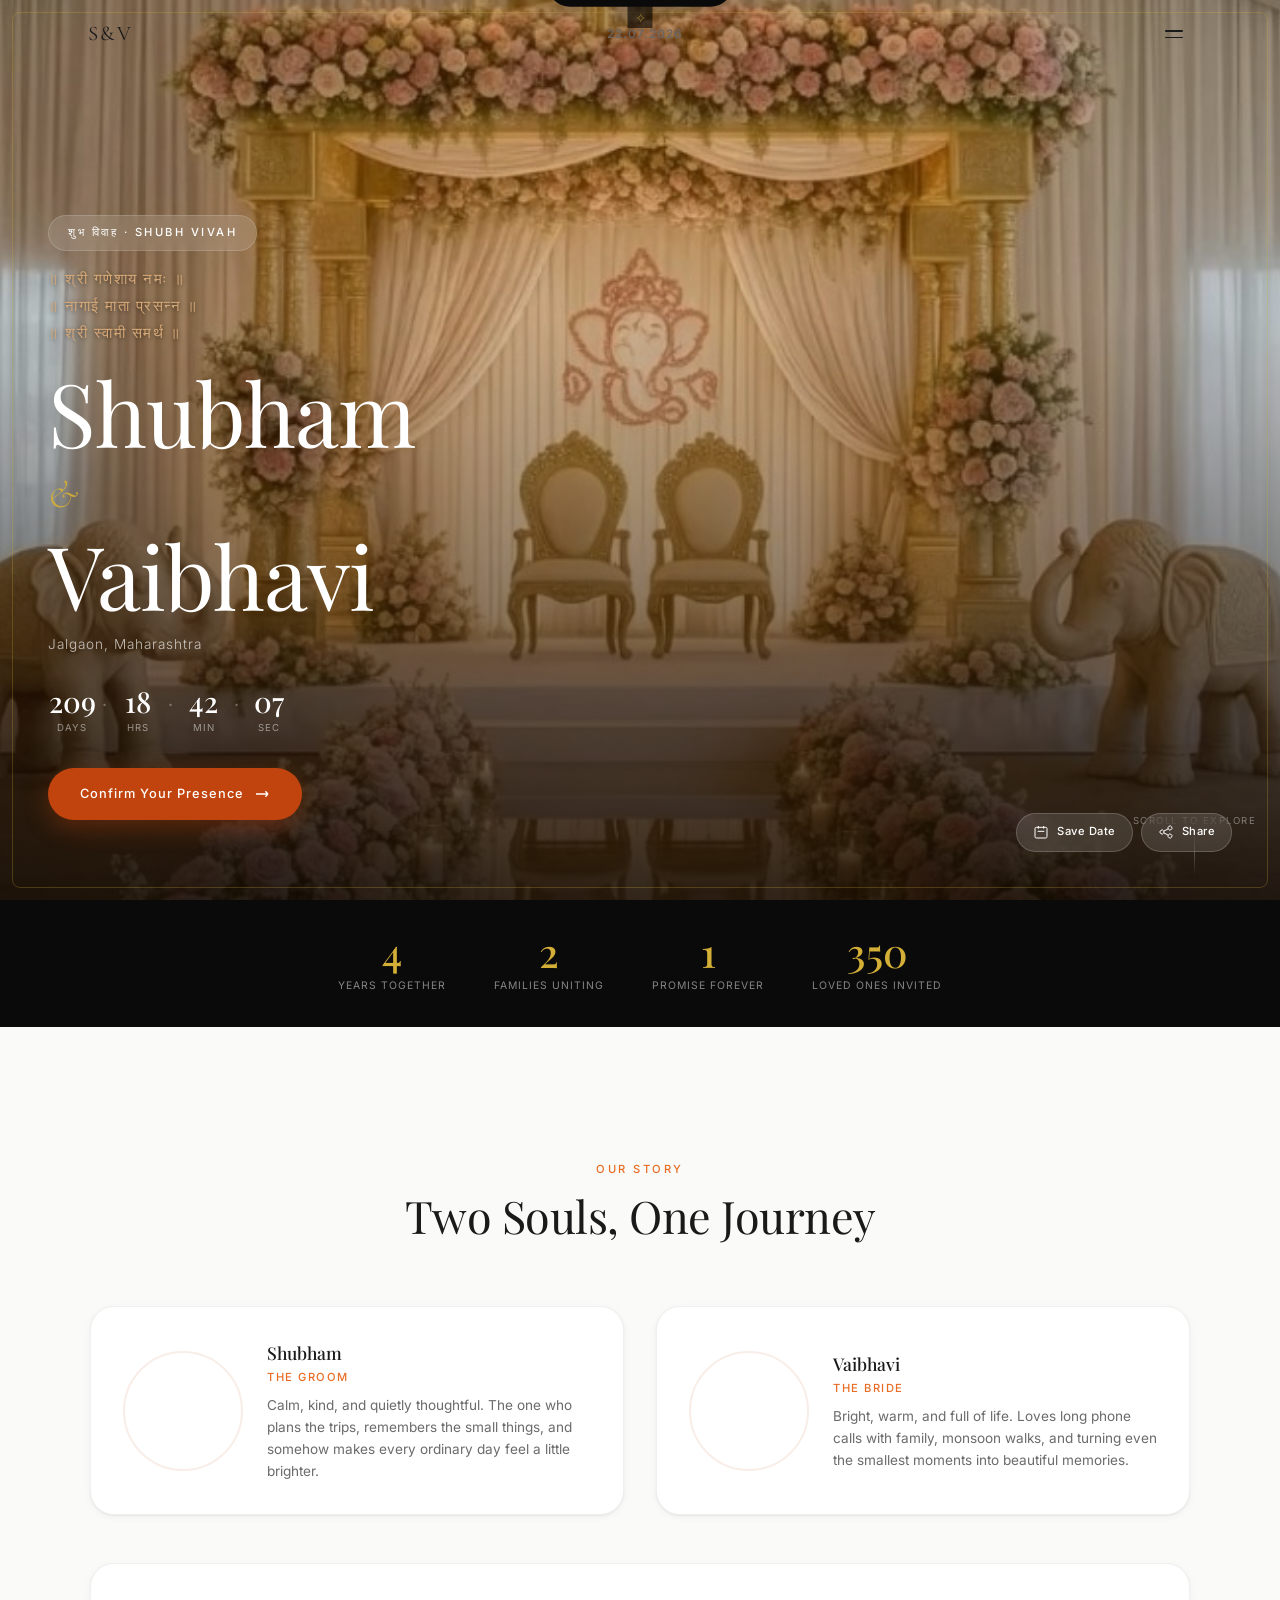
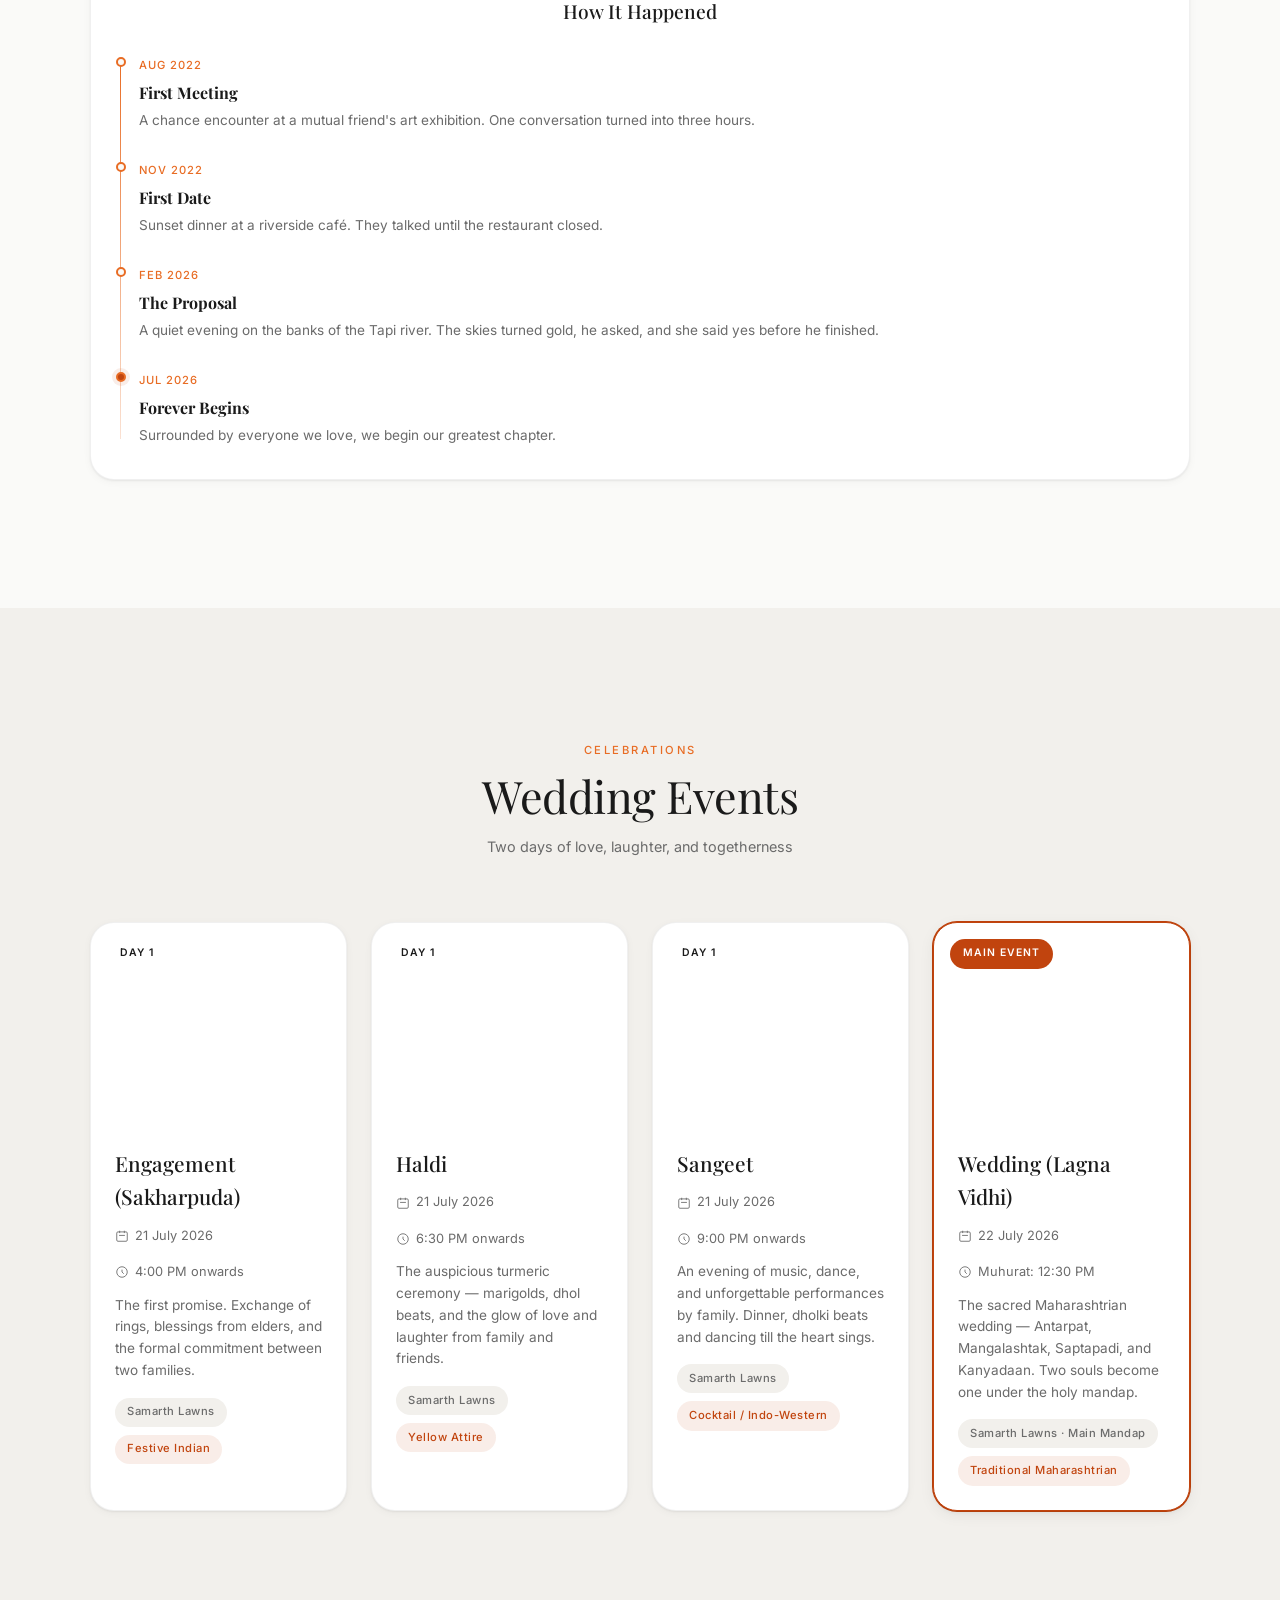
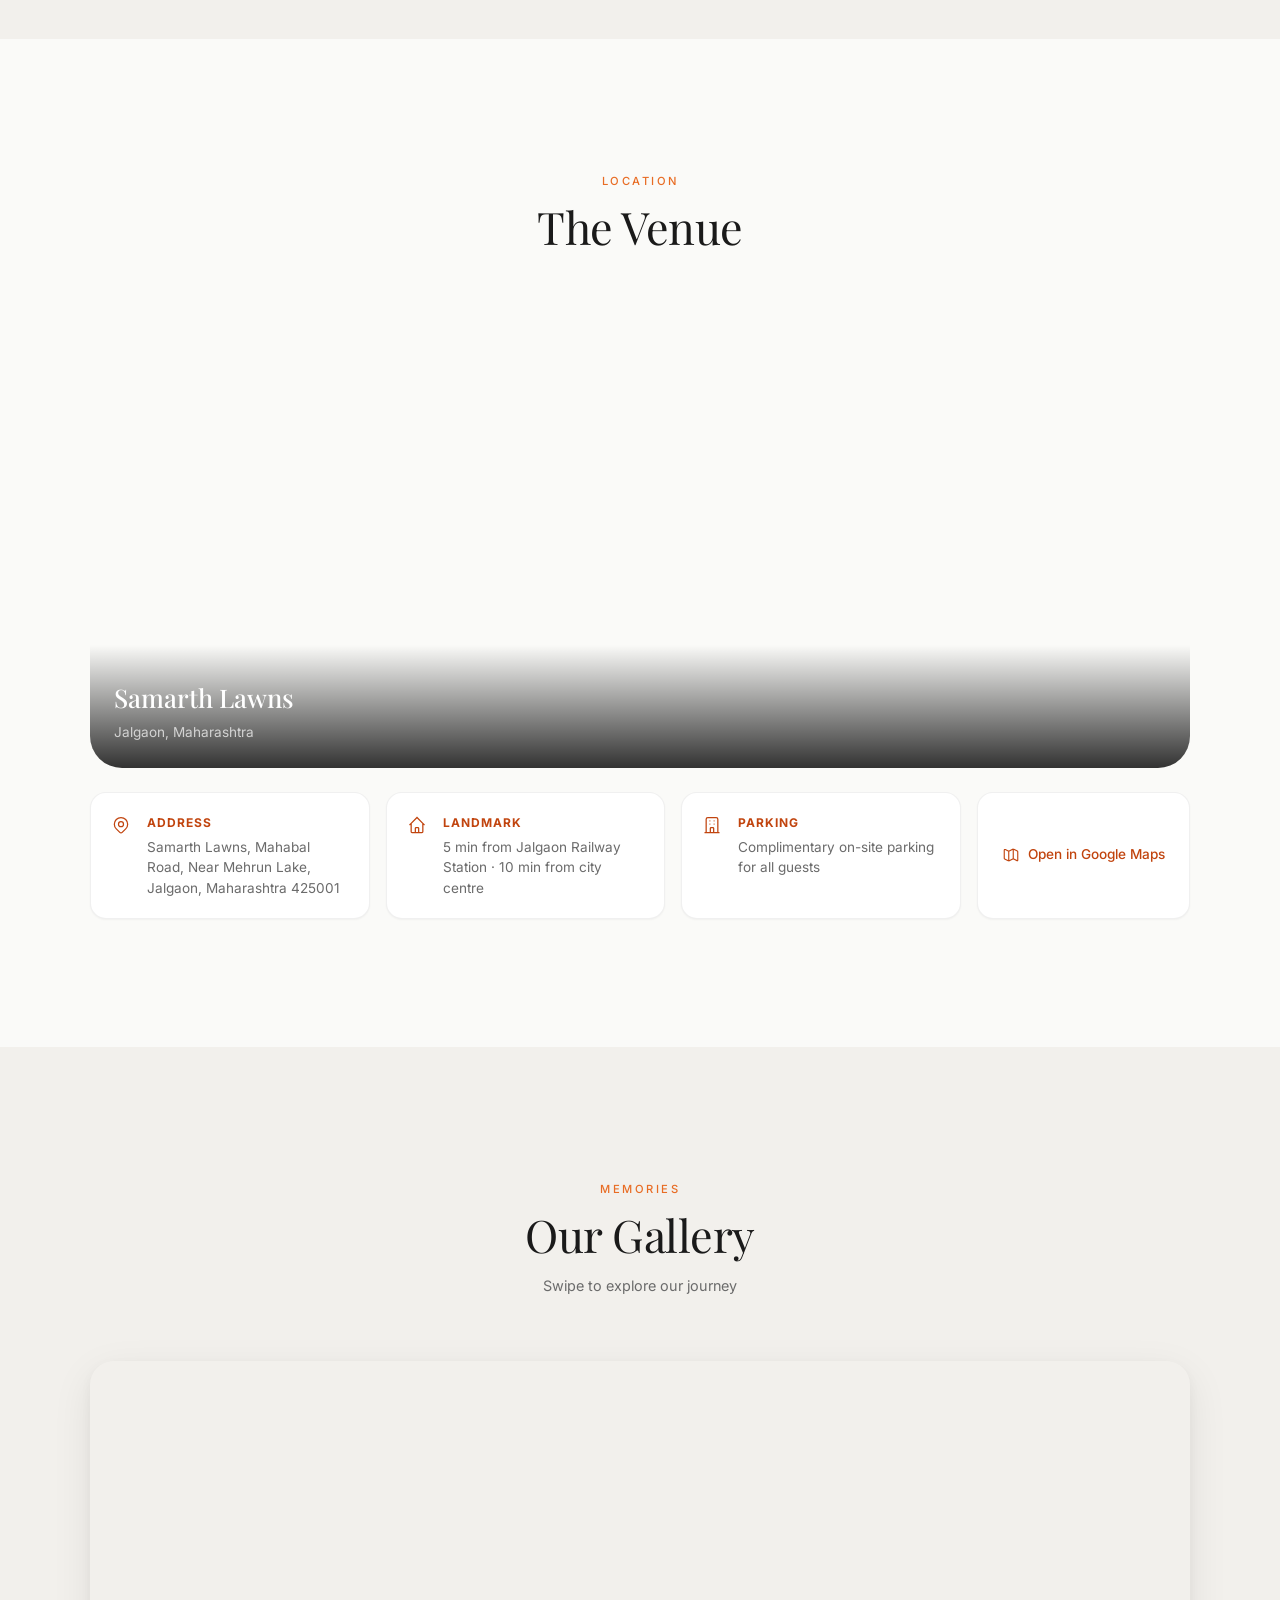
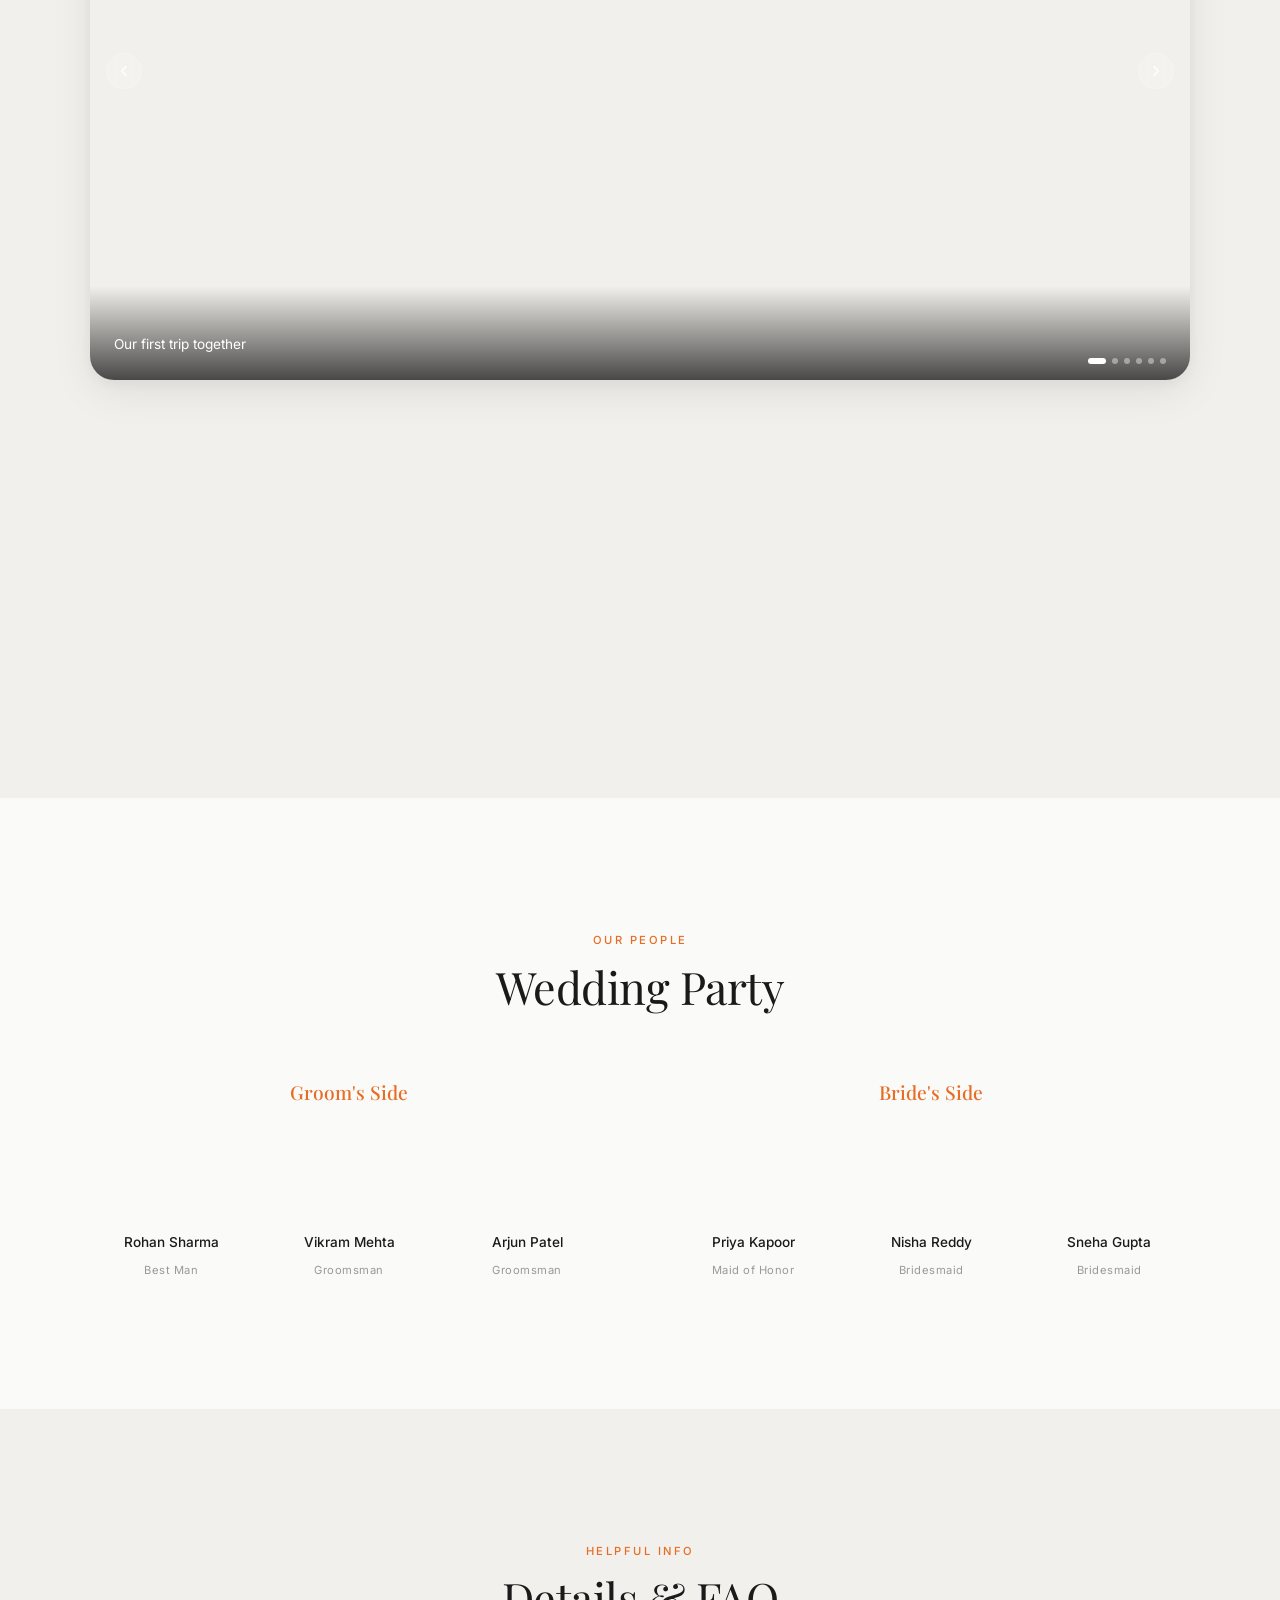
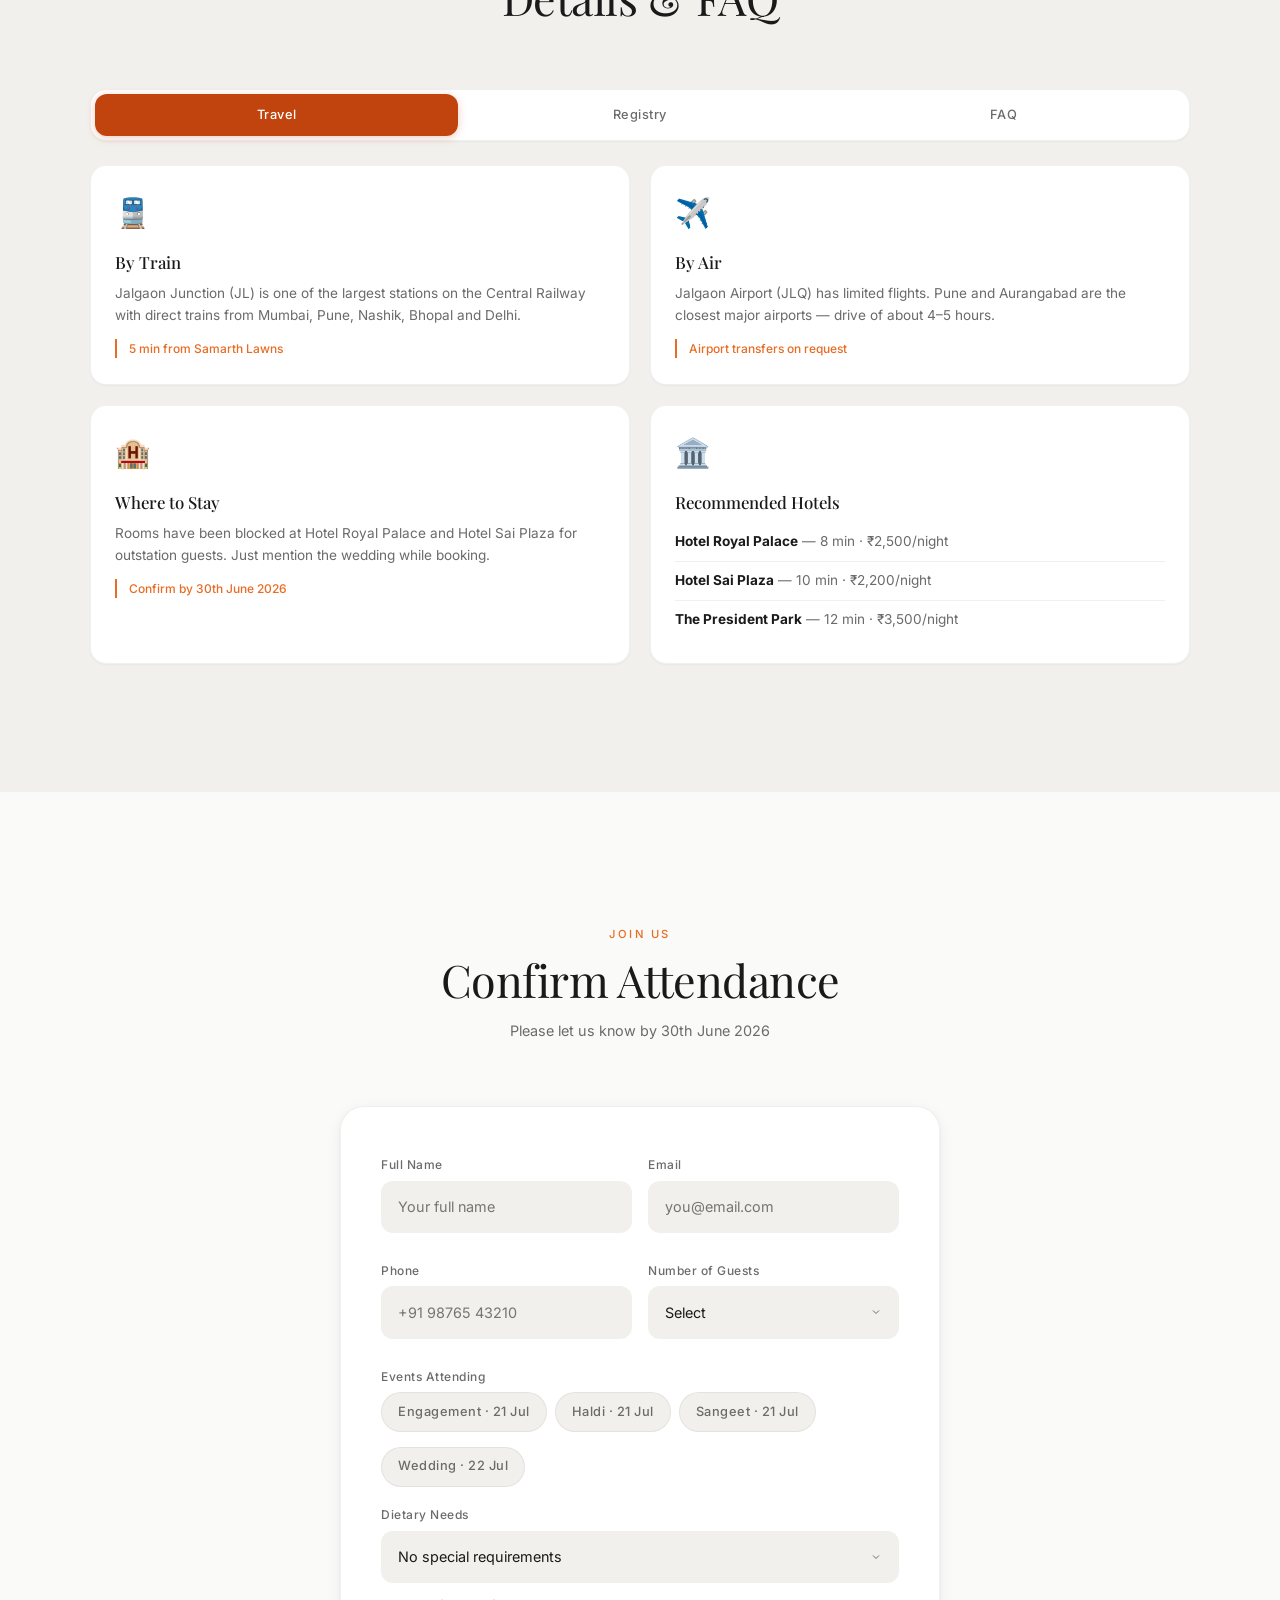
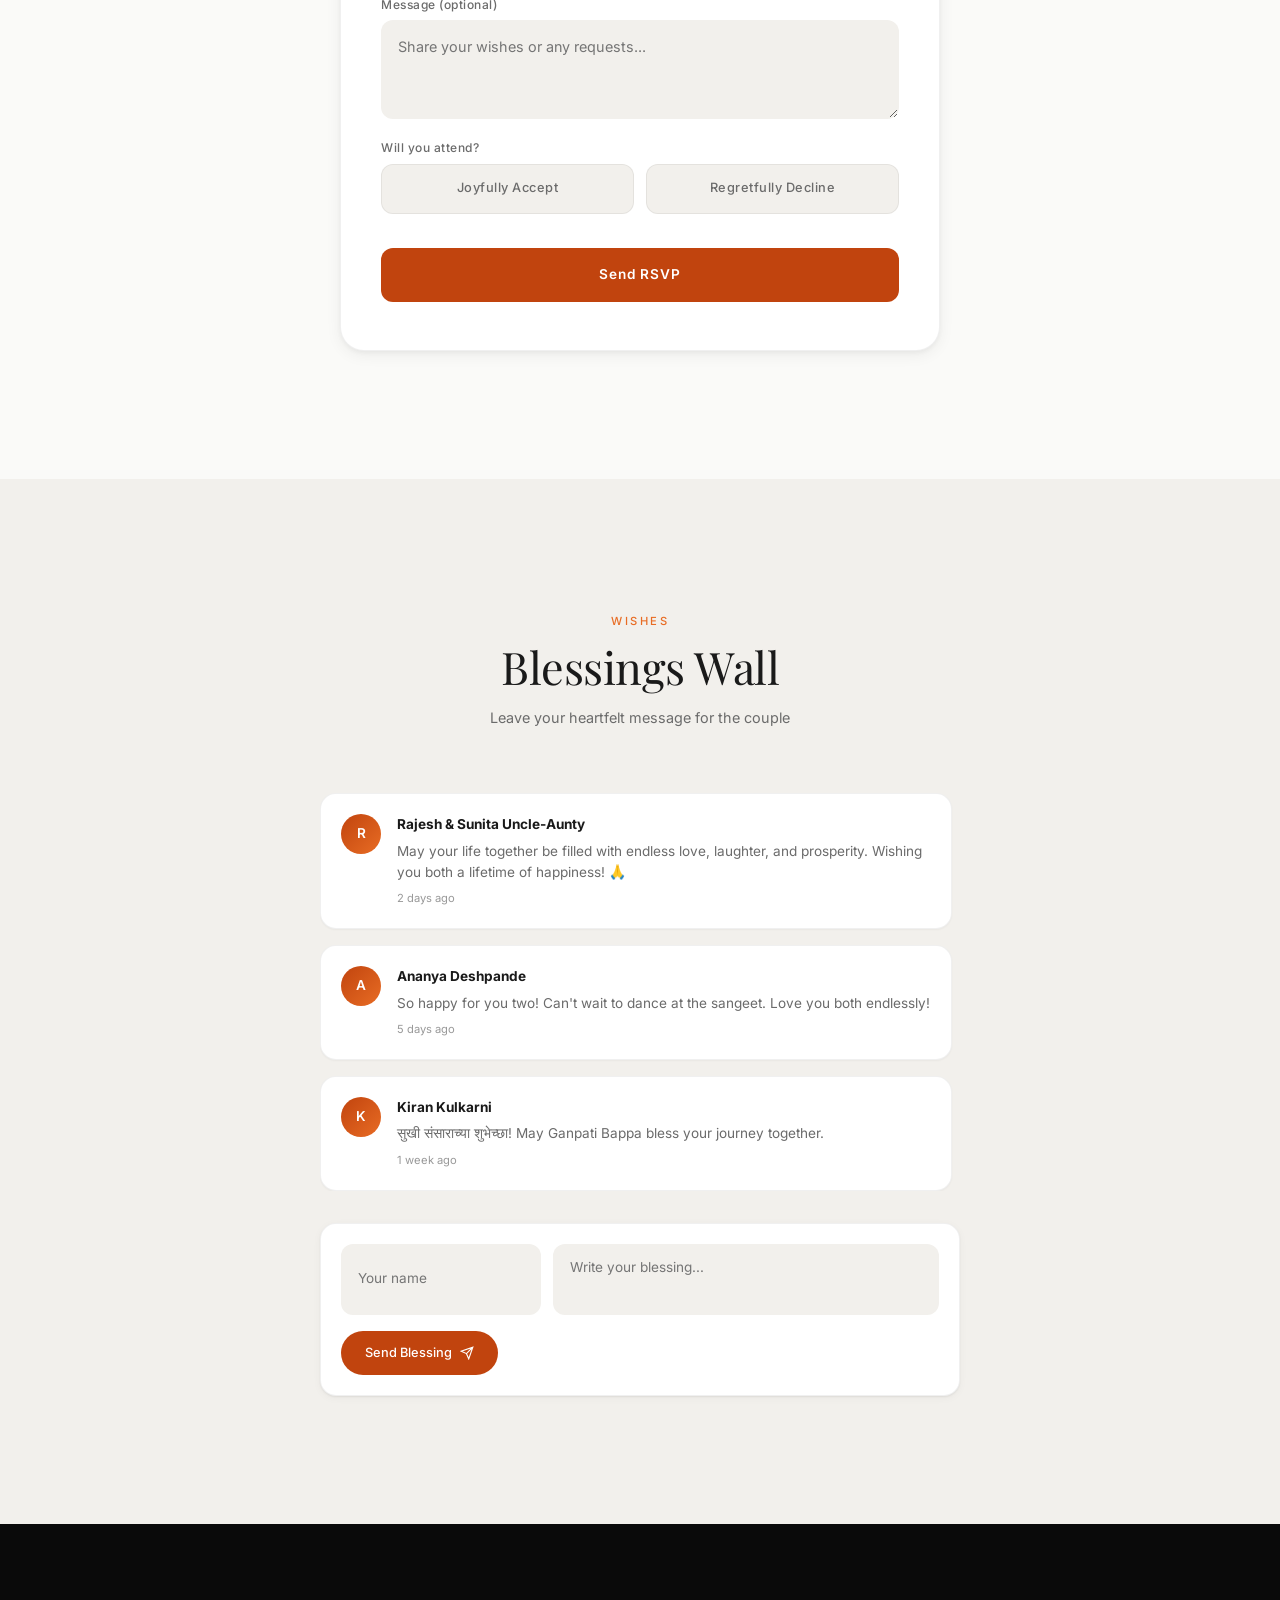
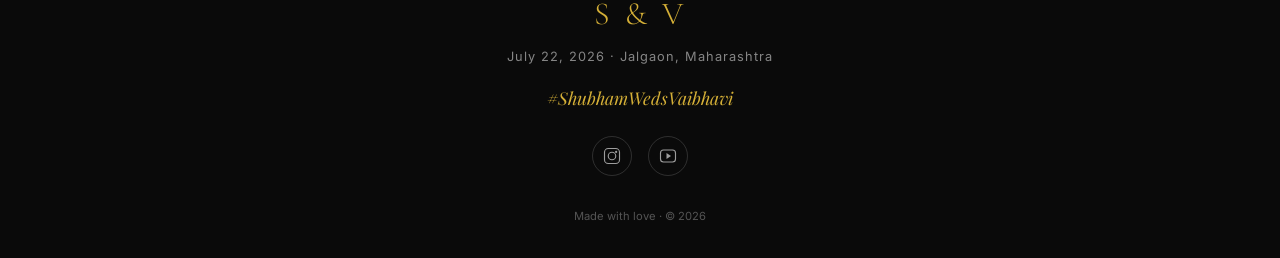
==== commit d0bf8704: "Update hero with upscaled mandap image and refined center crop Co-authored-by: Cursor <cursoragent@c" ====
--- a/index.html
+++ b/index.html
@@ -6,7 +6,7 @@
     <meta name="apple-mobile-web-app-capable" content="yes">
     <meta name="apple-mobile-web-app-status-bar-style" content="black-translucent">
     <meta name="theme-color" content="#0a0a0a">
-    <title>Aarav & Meera — December 14, 2026</title>
+    <title>Shubham & Vaibhavi — July 22, 2026</title>
     <link rel="preconnect" href="https://fonts.googleapis.com">
     <link rel="preconnect" href="https://fonts.gstatic.com" crossorigin>
     <link href="https://fonts.googleapis.com/css2?family=Playfair+Display:ital,wght@0,400;0,500;0,600;1,400;1,500&family=Inter:wght@200;300;400;500;600&family=Cormorant:ital,wght@0,300;0,400;0,500;1,300;1,400&display=swap" rel="stylesheet">
@@ -18,7 +18,7 @@
     <div id="loader" aria-hidden="true">
         <div class="loader-inner">
             <div class="loader-ring"></div>
-            <p class="loader-text">A & M</p>
+            <p class="loader-text">S & V</p>
         </div>
     </div>
 
@@ -34,7 +34,7 @@
         </a>
         <a href="#rsvp" class="bottom-nav-item bottom-nav-cta" data-section="rsvp">
             <svg viewBox="0 0 24 24" fill="none" stroke="currentColor" stroke-width="1.5"><path d="M4.318 6.318a4.5 4.5 0 000 6.364L12 20.364l7.682-7.682a4.5 4.5 0 00-6.364-6.364L12 7.636l-1.318-1.318a4.5 4.5 0 00-6.364 0z"/></svg>
-            <span>RSVP</span>
+            <span>Reply</span>
         </a>
         <a href="#gallery" class="bottom-nav-item" data-section="gallery">
             <svg viewBox="0 0 24 24" fill="none" stroke="currentColor" stroke-width="1.5"><path d="M4 16l4.586-4.586a2 2 0 012.828 0L16 16m-2-2l1.586-1.586a2 2 0 012.828 0L20 14m-6-6h.01M6 20h12a2 2 0 002-2V6a2 2 0 00-2-2H6a2 2 0 00-2 2v12a2 2 0 002 2z"/></svg>
@@ -49,8 +49,8 @@
     <!-- Top Header Bar -->
     <header class="top-bar" id="topBar">
         <div class="top-bar-inner">
-            <span class="top-bar-logo">A&M</span>
-            <span class="top-bar-date">14.12.2026</span>
+            <span class="top-bar-logo">S&V</span>
+            <span class="top-bar-date">22.07.2026</span>
             <button class="top-bar-menu" id="menuBtn" aria-label="Menu">
                 <span></span><span></span>
             </button>
@@ -69,7 +69,7 @@
             <a href="#registry" class="menu-link">Registry</a>
             <a href="#travel" class="menu-link">Travel & Stay</a>
             <a href="#faq" class="menu-link">FAQ</a>
-            <a href="#rsvp" class="menu-link menu-link-cta">RSVP</a>
+            <a href="#rsvp" class="menu-link menu-link-cta">Confirm Attendance</a>
         </nav>
     </div>
 
@@ -87,13 +87,17 @@
                 <div class="hero-badge">
                     <span>शुभ विवाह · Shubh Vivah</span>
                 </div>
-                <p class="hero-blessing">॥ श्री गणेशाय नमः ॥</p>
+                <div class="hero-blessings">
+                    <p class="hero-blessing">॥ श्री गणेशाय नमः ॥</p>
+                    <p class="hero-blessing">॥ नागाई माता प्रसन्न ॥</p>
+                    <p class="hero-blessing">॥ श्री स्वामी समर्थ ॥</p>
+                </div>
                 <h1 class="hero-title">
-                    <span class="hero-name">Aarav</span>
+                    <span class="hero-name">Shubham</span>
                     <span class="hero-and">&</span>
-                    <span class="hero-name">Meera</span>
+                    <span class="hero-name">Vaibhavi</span>
                 </h1>
-                <p class="hero-location">Pune, Maharashtra</p>
+                <p class="hero-location">Jalgaon, Maharashtra</p>
                 <div class="hero-countdown" id="countdown">
                     <div class="cd-block">
                         <span class="cd-num" id="cd-days">209</span>
@@ -141,20 +145,20 @@
         <section class="stats-strip">
             <div class="stats-scroll">
                 <div class="stat-item">
-                    <span class="stat-num" data-target="2010">0</span>
-                    <span class="stat-label">Days Together</span>
+                    <span class="stat-num" data-target="4">0</span>
+                    <span class="stat-label">Years Together</span>
                 </div>
                 <div class="stat-item">
-                    <span class="stat-num" data-target="14">0</span>
-                    <span class="stat-label">Countries Visited</span>
+                    <span class="stat-num" data-target="2">0</span>
+                    <span class="stat-label">Families Uniting</span>
                 </div>
                 <div class="stat-item">
                     <span class="stat-num" data-target="1">0</span>
-                    <span class="stat-label">Forever Promise</span>
+                    <span class="stat-label">Promise Forever</span>
                 </div>
                 <div class="stat-item">
-                    <span class="stat-num" data-target="500">0</span>
-                    <span class="stat-label">Guests Invited</span>
+                    <span class="stat-num" data-target="350">0</span>
+                    <span class="stat-label">Loved Ones Invited</span>
                 </div>
             </div>
         </section>
@@ -170,23 +174,23 @@
                 <div class="story-cards">
                     <div class="story-card anim-up">
                         <div class="story-card-img">
-                            <img src="https://images.unsplash.com/photo-1507003211169-0a1dd7228f2d?w=400&q=80" alt="Aarav" loading="lazy">
+                            <img src="https://images.unsplash.com/photo-1507003211169-0a1dd7228f2d?w=400&q=80" alt="Shubham" loading="lazy">
                         </div>
                         <div class="story-card-body">
-                            <h3>Aarav Sharma</h3>
+                            <h3>Shubham</h3>
                             <span class="story-role">The Groom</span>
-                            <p>Architect by profession, dreamer by nature. Loves mountain trails, pour-over coffee, and building things that last — including this relationship.</p>
+                            <p>Calm, kind, and quietly thoughtful. The one who plans the trips, remembers the small things, and somehow makes every ordinary day feel a little brighter.</p>
                         </div>
                     </div>
 
                     <div class="story-card anim-up">
                         <div class="story-card-img">
-                            <img src="https://images.unsplash.com/photo-1494790108377-be9c29b29330?w=400&q=80" alt="Meera" loading="lazy">
+                            <img src="https://images.unsplash.com/photo-1494790108377-be9c29b29330?w=400&q=80" alt="Vaibhavi" loading="lazy">
                         </div>
                         <div class="story-card-body">
-                            <h3>Meera Kapoor</h3>
+                            <h3>Vaibhavi</h3>
                             <span class="story-role">The Bride</span>
-                            <p>Literature professor, published poet. Finds magic in old bookshops, handwritten letters, and rainy afternoons. Her laughter is his favorite sound.</p>
+                            <p>Bright, warm, and full of life. Loves long phone calls with family, monsoon walks, and turning even the smallest moments into beautiful memories.</p>
                         </div>
                     </div>
                 </div>
@@ -197,7 +201,7 @@
                         <div class="timeline-item">
                             <div class="timeline-dot"></div>
                             <div class="timeline-content">
-                                <span class="timeline-date">Mar 2021</span>
+                                <span class="timeline-date">Aug 2022</span>
                                 <strong>First Meeting</strong>
                                 <p>A chance encounter at a mutual friend's art exhibition. One conversation turned into three hours.</p>
                             </div>
@@ -205,7 +209,7 @@
                         <div class="timeline-item">
                             <div class="timeline-dot"></div>
                             <div class="timeline-content">
-                                <span class="timeline-date">Jul 2021</span>
+                                <span class="timeline-date">Nov 2022</span>
                                 <strong>First Date</strong>
                                 <p>Sunset dinner at a riverside café. They talked until the restaurant closed.</p>
                             </div>
@@ -213,15 +217,15 @@
                         <div class="timeline-item">
                             <div class="timeline-dot"></div>
                             <div class="timeline-content">
-                                <span class="timeline-date">Dec 2023</span>
+                                <span class="timeline-date">Feb 2026</span>
                                 <strong>The Proposal</strong>
-                                <p>A monsoon evening at Sinhagad Fort, overlooking the Sahyadris. With the valley draped in clouds, he asked. She said yes before he finished.</p>
+                                <p>A quiet evening on the banks of the Tapi river. The skies turned gold, he asked, and she said yes before he finished.</p>
                             </div>
                         </div>
                         <div class="timeline-item">
                             <div class="timeline-dot active"></div>
                             <div class="timeline-content">
-                                <span class="timeline-date">Dec 2026</span>
+                                <span class="timeline-date">Jul 2026</span>
                                 <strong>Forever Begins</strong>
                                 <p>Surrounded by everyone we love, we begin our greatest chapter.</p>
                             </div>
@@ -237,82 +241,82 @@
                 <header class="sec-header anim-up">
                     <span class="sec-tag">Celebrations</span>
                     <h2 class="sec-title">Wedding Events</h2>
-                    <p class="sec-desc">Three days of love, laughter, and togetherness</p>
+                    <p class="sec-desc">Two days of love, laughter, and togetherness</p>
                 </header>
 
                 <div class="events-scroll">
                     <div class="event-card anim-up">
                         <div class="event-card-header">
-                            <img src="https://images.unsplash.com/photo-1583089892943-e02e5b017b6a?w=600&q=80" alt="Haldi Ceremony" loading="lazy">
+                            <img src="https://images.unsplash.com/photo-1542042161784-26ab9e041e89?w=600&q=80" alt="Engagement" loading="lazy">
                             <div class="event-card-badge">Day 1</div>
                         </div>
                         <div class="event-card-body">
-                            <h3>Haldi & Mehendi</h3>
+                            <h3>Engagement (Sakharpuda)</h3>
                             <div class="event-meta">
-                                <span><svg viewBox="0 0 24 24" fill="none" stroke="currentColor" stroke-width="1.5"><path d="M8 7V3m8 4V3m-9 8h10M5 21h14a2 2 0 002-2V7a2 2 0 00-2-2H5a2 2 0 00-2 2v12a2 2 0 002 2z"/></svg>Dec 12, 2026</span>
-                                <span><svg viewBox="0 0 24 24" fill="none" stroke="currentColor" stroke-width="1.5"><path d="M12 8v4l3 3m6-3a9 9 0 11-18 0 9 9 0 0118 0z"/></svg>10 AM – 6 PM</span>
-                            </div>
-                            <p>Traditional turmeric ceremony followed by mehendi. Marigold decor, dhol beats, and family blessings under the shamiana.</p>
+                                <span><svg viewBox="0 0 24 24" fill="none" stroke="currentColor" stroke-width="1.5"><path d="M8 7V3m8 4V3m-9 8h10M5 21h14a2 2 0 002-2V7a2 2 0 00-2-2H5a2 2 0 00-2 2v12a2 2 0 002 2z"/></svg>21 July 2026</span>
+                                <span><svg viewBox="0 0 24 24" fill="none" stroke="currentColor" stroke-width="1.5"><path d="M12 8v4l3 3m6-3a9 9 0 11-18 0 9 9 0 0118 0z"/></svg>4:00 PM onwards</span>
+                            </div>
+                            <p>The first promise. Exchange of rings, blessings from elders, and the formal commitment between two families.</p>
                             <div class="event-footer">
-                                <span class="event-venue-tag">Wada Courtyard</span>
-                                <span class="event-dress-tag">Yellow & Traditional</span>
+                                <span class="event-venue-tag">Samarth Lawns</span>
+                                <span class="event-dress-tag">Festive Indian</span>
                             </div>
                         </div>
                     </div>
 
                     <div class="event-card anim-up">
                         <div class="event-card-header">
-                            <img src="https://images.unsplash.com/photo-1470225620780-dba8ba36b745?w=600&q=80" alt="Sangeet" loading="lazy">
-                            <div class="event-card-badge">Day 2</div>
+                            <img src="https://images.unsplash.com/photo-1645856052472-95fe99103c11?w=600&q=80" alt="Haldi Ceremony" loading="lazy">
+                            <div class="event-card-badge">Day 1</div>
                         </div>
                         <div class="event-card-body">
-                            <h3>Sangeet & Kelvan</h3>
+                            <h3>Haldi</h3>
                             <div class="event-meta">
-                                <span><svg viewBox="0 0 24 24" fill="none" stroke="currentColor" stroke-width="1.5"><path d="M8 7V3m8 4V3m-9 8h10M5 21h14a2 2 0 002-2V7a2 2 0 00-2-2H5a2 2 0 00-2 2v12a2 2 0 002 2z"/></svg>Dec 13, 2026</span>
-                                <span><svg viewBox="0 0 24 24" fill="none" stroke="currentColor" stroke-width="1.5"><path d="M12 8v4l3 3m6-3a9 9 0 11-18 0 9 9 0 0118 0z"/></svg>7 PM – 1 AM</span>
-                            </div>
-                            <p>Traditional Maharashtrian sangeet with lavani performances, dholki beats, family acts, and a grand feast of Maharashtrian cuisine.</p>
+                                <span><svg viewBox="0 0 24 24" fill="none" stroke="currentColor" stroke-width="1.5"><path d="M8 7V3m8 4V3m-9 8h10M5 21h14a2 2 0 002-2V7a2 2 0 00-2-2H5a2 2 0 00-2 2v12a2 2 0 002 2z"/></svg>21 July 2026</span>
+                                <span><svg viewBox="0 0 24 24" fill="none" stroke="currentColor" stroke-width="1.5"><path d="M12 8v4l3 3m6-3a9 9 0 11-18 0 9 9 0 0118 0z"/></svg>6:30 PM onwards</span>
+                            </div>
+                            <p>The auspicious turmeric ceremony — marigolds, dhol beats, and the glow of love and laughter from family and friends.</p>
                             <div class="event-footer">
-                                <span class="event-venue-tag">Banquet Hall</span>
-                                <span class="event-dress-tag">Nauvari / Festive Marathi</span>
+                                <span class="event-venue-tag">Samarth Lawns</span>
+                                <span class="event-dress-tag">Yellow Attire</span>
+                            </div>
+                        </div>
+                    </div>
+
+                    <div class="event-card anim-up">
+                        <div class="event-card-header">
+                            <img src="https://images.unsplash.com/photo-1463592177119-bab2a00f3ccb?w=600&q=80" alt="Sangeet" loading="lazy">
+                            <div class="event-card-badge">Day 1</div>
+                        </div>
+                        <div class="event-card-body">
+                            <h3>Sangeet</h3>
+                            <div class="event-meta">
+                                <span><svg viewBox="0 0 24 24" fill="none" stroke="currentColor" stroke-width="1.5"><path d="M8 7V3m8 4V3m-9 8h10M5 21h14a2 2 0 002-2V7a2 2 0 00-2-2H5a2 2 0 00-2 2v12a2 2 0 002 2z"/></svg>21 July 2026</span>
+                                <span><svg viewBox="0 0 24 24" fill="none" stroke="currentColor" stroke-width="1.5"><path d="M12 8v4l3 3m6-3a9 9 0 11-18 0 9 9 0 0118 0z"/></svg>9:00 PM onwards</span>
+                            </div>
+                            <p>An evening of music, dance, and unforgettable performances by family. Dinner, dholki beats and dancing till the heart sings.</p>
+                            <div class="event-footer">
+                                <span class="event-venue-tag">Samarth Lawns</span>
+                                <span class="event-dress-tag">Cocktail / Indo-Western</span>
                             </div>
                         </div>
                     </div>
 
                     <div class="event-card event-card-featured anim-up">
                         <div class="event-card-header">
-                            <img src="https://images.unsplash.com/photo-1606800052052-a08af7148866?w=600&q=80" alt="Wedding Ceremony" loading="lazy">
+                            <img src="https://images.unsplash.com/photo-1621801306185-8c0ccf9c8eb8?w=600&q=80" alt="Wedding Ceremony" loading="lazy">
                             <div class="event-card-badge badge-gold">Main Event</div>
                         </div>
                         <div class="event-card-body">
-                            <h3>Lagna Vidhi</h3>
+                            <h3>Wedding (Lagna Vidhi)</h3>
                             <div class="event-meta">
-                                <span><svg viewBox="0 0 24 24" fill="none" stroke="currentColor" stroke-width="1.5"><path d="M8 7V3m8 4V3m-9 8h10M5 21h14a2 2 0 002-2V7a2 2 0 00-2-2H5a2 2 0 00-2 2v12a2 2 0 002 2z"/></svg>Dec 14, 2026</span>
-                                <span><svg viewBox="0 0 24 24" fill="none" stroke="currentColor" stroke-width="1.5"><path d="M12 8v4l3 3m6-3a9 9 0 11-18 0 9 9 0 0118 0z"/></svg>Muhurat: 11:30 AM</span>
-                            </div>
-                            <p>Sacred Maharashtrian wedding with Antarpat, Mangalashtak, Saptapadi, and Kanya Daan rituals. Blessings under the holy mandap.</p>
+                                <span><svg viewBox="0 0 24 24" fill="none" stroke="currentColor" stroke-width="1.5"><path d="M8 7V3m8 4V3m-9 8h10M5 21h14a2 2 0 002-2V7a2 2 0 00-2-2H5a2 2 0 00-2 2v12a2 2 0 002 2z"/></svg>22 July 2026</span>
+                                <span><svg viewBox="0 0 24 24" fill="none" stroke="currentColor" stroke-width="1.5"><path d="M12 8v4l3 3m6-3a9 9 0 11-18 0 9 9 0 0118 0z"/></svg>Muhurat: 12:30 PM</span>
+                            </div>
+                            <p>The sacred Maharashtrian wedding — Antarpat, Mangalashtak, Saptapadi, and Kanyadaan. Two souls become one under the holy mandap.</p>
                             <div class="event-footer">
-                                <span class="event-venue-tag">Mandap · Main Lawn</span>
+                                <span class="event-venue-tag">Samarth Lawns · Main Mandap</span>
                                 <span class="event-dress-tag">Traditional Maharashtrian</span>
-                            </div>
-                        </div>
-                    </div>
-
-                    <div class="event-card anim-up">
-                        <div class="event-card-header">
-                            <img src="https://images.unsplash.com/photo-1530103862676-de8c9debad1d?w=600&q=80" alt="Reception" loading="lazy">
-                            <div class="event-card-badge">Evening</div>
-                        </div>
-                        <div class="event-card-body">
-                            <h3>Reception & Gruh Pravesh</h3>
-                            <div class="event-meta">
-                                <span><svg viewBox="0 0 24 24" fill="none" stroke="currentColor" stroke-width="1.5"><path d="M8 7V3m8 4V3m-9 8h10M5 21h14a2 2 0 002-2V7a2 2 0 00-2-2H5a2 2 0 00-2 2v12a2 2 0 002 2z"/></svg>Dec 14, 2026</span>
-                                <span><svg viewBox="0 0 24 24" fill="none" stroke="currentColor" stroke-width="1.5"><path d="M12 8v4l3 3m6-3a9 9 0 11-18 0 9 9 0 0118 0z"/></svg>7 PM – 12 AM</span>
-                            </div>
-                            <p>Grand reception with traditional aarti, Maharashtrian thali, live music, and celebration of the newlyweds beginning their journey together.</p>
-                            <div class="event-footer">
-                                <span class="event-venue-tag">Grand Ballroom</span>
-                                <span class="event-dress-tag">Formal / Silk Saree</span>
                             </div>
                         </div>
                     </div>
@@ -329,10 +333,10 @@
                 </header>
 
                 <div class="venue-hero anim-up">
-                    <img src="https://images.unsplash.com/photo-1566073771259-6a8506099945?w=1200&q=80" alt="Taj Lakefront Pune" loading="lazy">
+                    <img src="https://images.unsplash.com/photo-1772127822525-7eda37383b9f?w=1200&q=80" alt="Samarth Lawns, Jalgaon" loading="lazy">
                     <div class="venue-hero-overlay">
-                        <h3>Taj Lakefront, Pune</h3>
-                        <p>Baner, Pune, Maharashtra</p>
+                        <h3>Samarth Lawns</h3>
+                        <p>Jalgaon, Maharashtra</p>
                     </div>
                 </div>
 
@@ -341,17 +345,24 @@
                         <svg viewBox="0 0 24 24" fill="none" stroke="currentColor" stroke-width="1.5"><path d="M17.657 16.657L13.414 20.9a1.998 1.998 0 01-2.827 0l-4.244-4.243a8 8 0 1111.314 0z"/><path d="M15 11a3 3 0 11-6 0 3 3 0 016 0z"/></svg>
                         <div>
                             <strong>Address</strong>
-                            <p>Baner-Pashan Link Road, Baner, Pune, Maharashtra 411045</p>
+                            <p>Samarth Lawns, Mahabal Road, Near Mehrun Lake, Jalgaon, Maharashtra 425001</p>
+                        </div>
+                    </div>
+                    <div class="venue-info-card">
+                        <svg viewBox="0 0 24 24" fill="none" stroke="currentColor" stroke-width="1.5"><path d="M3 12l2-2m0 0l7-7 7 7M5 10v10a1 1 0 001 1h3m10-11l2 2m-2-2v10a1 1 0 01-1 1h-3m-6 0a1 1 0 001-1v-4a1 1 0 011-1h2a1 1 0 011 1v4a1 1 0 001 1m-6 0h6"/></svg>
+                        <div>
+                            <strong>Landmark</strong>
+                            <p>5 min from Jalgaon Railway Station · 10 min from city centre</p>
                         </div>
                     </div>
                     <div class="venue-info-card">
                         <svg viewBox="0 0 24 24" fill="none" stroke="currentColor" stroke-width="1.5"><path d="M19 21V5a2 2 0 00-2-2H7a2 2 0 00-2 2v16m14 0h2m-2 0h-5m-9 0H3m2 0h5M9 7h1m-1 4h1m4-4h1m-1 4h1m-5 10v-5a1 1 0 011-1h2a1 1 0 011 1v5m-4 0h4"/></svg>
                         <div>
                             <strong>Parking</strong>
-                            <p>Complimentary valet parking for all guests</p>
-                        </div>
-                    </div>
-                    <a href="https://maps.google.com/?q=Taj+Lakefront+Pune" target="_blank" rel="noopener" class="venue-map-link">
+                            <p>Complimentary on-site parking for all guests</p>
+                        </div>
+                    </div>
+                    <a href="https://maps.google.com/?q=Samarth+Lawns+Jalgaon" target="_blank" rel="noopener" class="venue-map-link">
                         <svg viewBox="0 0 24 24" fill="none" stroke="currentColor" stroke-width="1.5"><path d="M9 20l-5.447-2.724A1 1 0 013 16.382V5.618a1 1 0 011.447-.894L9 7m0 13l6-3m-6 3V7m6 10l5.447 2.724A1 1 0 0021 18.382V7.618a1 1 0 00-.553-.894L15 4m0 13V4m0 0L9 7"/></svg>
                         Open in Google Maps
                     </a>
@@ -487,30 +498,30 @@
                     <div class="tab-panel active" id="tab-travel">
                         <div class="info-cards">
                             <div class="info-card">
+                                <div class="info-card-icon">🚆</div>
+                                <h4>By Train</h4>
+                                <p>Jalgaon Junction (JL) is one of the largest stations on the Central Railway with direct trains from Mumbai, Pune, Nashik, Bhopal and Delhi.</p>
+                                <span class="info-note">5 min from Samarth Lawns</span>
+                            </div>
+                            <div class="info-card">
                                 <div class="info-card-icon">✈️</div>
-                                <h4>Getting Here</h4>
-                                <p>Fly into Pune International Airport (PNQ), 25 minutes from the venue. Direct flights from all major cities.</p>
-                                <span class="info-note">Airport transfers available on request</span>
+                                <h4>By Air</h4>
+                                <p>Jalgaon Airport (JLQ) has limited flights. Pune and Aurangabad are the closest major airports — drive of about 4–5 hours.</p>
+                                <span class="info-note">Airport transfers on request</span>
                             </div>
                             <div class="info-card">
                                 <div class="info-card-icon">🏨</div>
                                 <h4>Where to Stay</h4>
-                                <p>Room block reserved at Taj Lakefront Pune at ₹12,000/night. Mention "Sharma-Kapoor Wedding" when booking.</p>
-                                <span class="info-note">Valid until Nov 15, 2026</span>
-                            </div>
-                            <div class="info-card">
-                                <div class="info-card-icon">🚗</div>
-                                <h4>Getting Around</h4>
-                                <p>Shuttle service between partner hotels and venue. Private car services can be arranged through our coordinator.</p>
-                                <span class="info-note">Schedule shared 2 weeks before</span>
+                                <p>Rooms have been blocked at Hotel Royal Palace and Hotel Sai Plaza for outstation guests. Just mention the wedding while booking.</p>
+                                <span class="info-note">Confirm by 30th June 2026</span>
                             </div>
                             <div class="info-card">
                                 <div class="info-card-icon">🏛️</div>
-                                <h4>Other Hotels</h4>
+                                <h4>Recommended Hotels</h4>
                                 <ul class="hotel-list">
-                                    <li><strong>JW Marriott Pune</strong> — 10 min · ₹10,000/night</li>
-                                    <li><strong>Conrad Pune</strong> — 15 min · ₹9,500/night</li>
-                                    <li><strong>The Westin Pune</strong> — 12 min · ₹8,500/night</li>
+                                    <li><strong>Hotel Royal Palace</strong> — 8 min · ₹2,500/night</li>
+                                    <li><strong>Hotel Sai Plaza</strong> — 10 min · ₹2,200/night</li>
+                                    <li><strong>The President Park</strong> — 12 min · ₹3,500/night</li>
                                 </ul>
                             </div>
                         </div>
@@ -560,11 +571,11 @@
                             </details>
                             <details class="faq-item">
                                 <summary>Can I take photos during the ceremony?</summary>
-                                <p>We request an unplugged ceremony — phones away during rituals. Our photographer captures everything. At other events, snap away! Use #AaravWedsMeera</p>
+                                <p>We request an unplugged ceremony — phones away during rituals. Our photographer captures everything. At other events, snap away! Use #ShubhamWedsVaibhavi</p>
                             </details>
                             <details class="faq-item">
-                                <summary>When is the RSVP deadline?</summary>
-                                <p>Please respond by November 15, 2026 so we can finalize catering and seating.</p>
+                                <summary>By when should I reply?</summary>
+                                <p>Please respond by 30th June 2026 so we can finalize catering and seating.</p>
                             </details>
                             <details class="faq-item">
                                 <summary>Is parking available?</summary>
@@ -581,8 +592,8 @@
             <div class="container">
                 <header class="sec-header anim-up">
                     <span class="sec-tag">Join Us</span>
-                    <h2 class="sec-title">RSVP</h2>
-                    <p class="sec-desc">Kindly respond by November 15, 2026</p>
+                    <h2 class="sec-title">Confirm Attendance</h2>
+                    <p class="sec-desc">Please let us know by 30th June 2026</p>
                 </header>
 
                 <div class="rsvp-wrap anim-up">
@@ -618,10 +629,10 @@
                         <div class="form-field">
                             <label>Events Attending</label>
                             <div class="chip-group">
-                                <label class="chip"><input type="checkbox" name="events" value="mehendi"><span>Mehendi · Dec 12</span></label>
-                                <label class="chip"><input type="checkbox" name="events" value="sangeet"><span>Sangeet · Dec 13</span></label>
-                                <label class="chip"><input type="checkbox" name="events" value="wedding"><span>Wedding · Dec 14</span></label>
-                                <label class="chip"><input type="checkbox" name="events" value="reception"><span>Reception · Dec 14</span></label>
+                                <label class="chip"><input type="checkbox" name="events" value="engagement"><span>Engagement · 21 Jul</span></label>
+                                <label class="chip"><input type="checkbox" name="events" value="haldi"><span>Haldi · 21 Jul</span></label>
+                                <label class="chip"><input type="checkbox" name="events" value="sangeet"><span>Sangeet · 21 Jul</span></label>
+                                <label class="chip"><input type="checkbox" name="events" value="wedding"><span>Wedding · 22 Jul</span></label>
                             </div>
                         </div>
 
@@ -725,21 +736,6 @@
 
     </main>
 
-    <!-- Music Player (Floating) -->
-    <div class="music-player" id="musicPlayer">
-        <button class="music-toggle" id="musicToggle" aria-label="Toggle music">
-            <svg class="music-icon-play" viewBox="0 0 24 24" fill="none" stroke="currentColor" stroke-width="1.5"><path d="M9 18V5l12 7-12 7z"/></svg>
-            <svg class="music-icon-pause" viewBox="0 0 24 24" fill="none" stroke="currentColor" stroke-width="1.5"><path d="M6 4h4v16H6zM14 4h4v16h-4z"/></svg>
-        </button>
-        <div class="music-info">
-            <span class="music-title">Tujh Mein Rab Dikhta Hai</span>
-            <div class="music-progress"><div class="music-progress-bar" id="musicProgress"></div></div>
-        </div>
-        <div class="music-visualizer" id="musicViz">
-            <span></span><span></span><span></span><span></span>
-        </div>
-    </div>
-
     <!-- Toast Notification -->
     <div class="toast" id="toast">
         <span class="toast-icon">✓</span>
@@ -749,9 +745,9 @@
     <!-- Footer -->
     <footer class="footer">
         <div class="footer-inner">
-            <div class="footer-brand">A & M</div>
-            <p class="footer-tagline">December 14, 2026 · Pune, Maharashtra</p>
-            <p class="footer-hash">#AaravWedsMeera</p>
+            <div class="footer-brand">S & V</div>
+            <p class="footer-tagline">July 22, 2026 · Jalgaon, Maharashtra</p>
+            <p class="footer-hash">#ShubhamWedsVaibhavi</p>
             <div class="footer-links">
                 <a href="https://instagram.com" target="_blank" rel="noopener" aria-label="Instagram">
                     <svg viewBox="0 0 24 24" fill="none" stroke="currentColor" stroke-width="1.5"><rect x="2" y="2" width="20" height="20" rx="5"/><circle cx="12" cy="12" r="5"/><circle cx="17.5" cy="6.5" r="1.5" fill="currentColor" stroke="none"/></svg>
--- a/styles.css
+++ b/styles.css
@@ -270,10 +270,10 @@
     inset: 0;
     background: linear-gradient(
         to bottom,
-        rgba(139,30,0,0.15) 0%,
-        rgba(0,0,0,0.25) 40%,
-        rgba(0,0,0,0.7) 80%,
-        rgba(0,0,0,0.88) 100%
+        rgba(0,0,0,0.05) 0%,
+        rgba(0,0,0,0.15) 35%,
+        rgba(20,10,5,0.55) 75%,
+        rgba(10,5,2,0.82) 100%
     );
 }
 
@@ -304,12 +304,21 @@
     color: #fff;
 }
 
+.hero-blessings {
+    display: flex;
+    flex-direction: column;
+    align-items: flex-start;
+    gap: 0.15rem;
+    margin-bottom: 1.25rem;
+}
 .hero-blessing {
-    font-size: 0.85rem;
-    font-weight: 300;
-    color: rgba(212,175,55,0.85);
-    letter-spacing: 2px;
-    margin-bottom: 1rem;
+    font-size: 0.92rem;
+    font-weight: 500;
+    color: #d6a878;
+    letter-spacing: 1.5px;
+    margin: 0;
+    text-shadow: 0 1px 4px rgba(0,0,0,0.45);
+    line-height: 1.7;
 }
 
 .hero-badge {
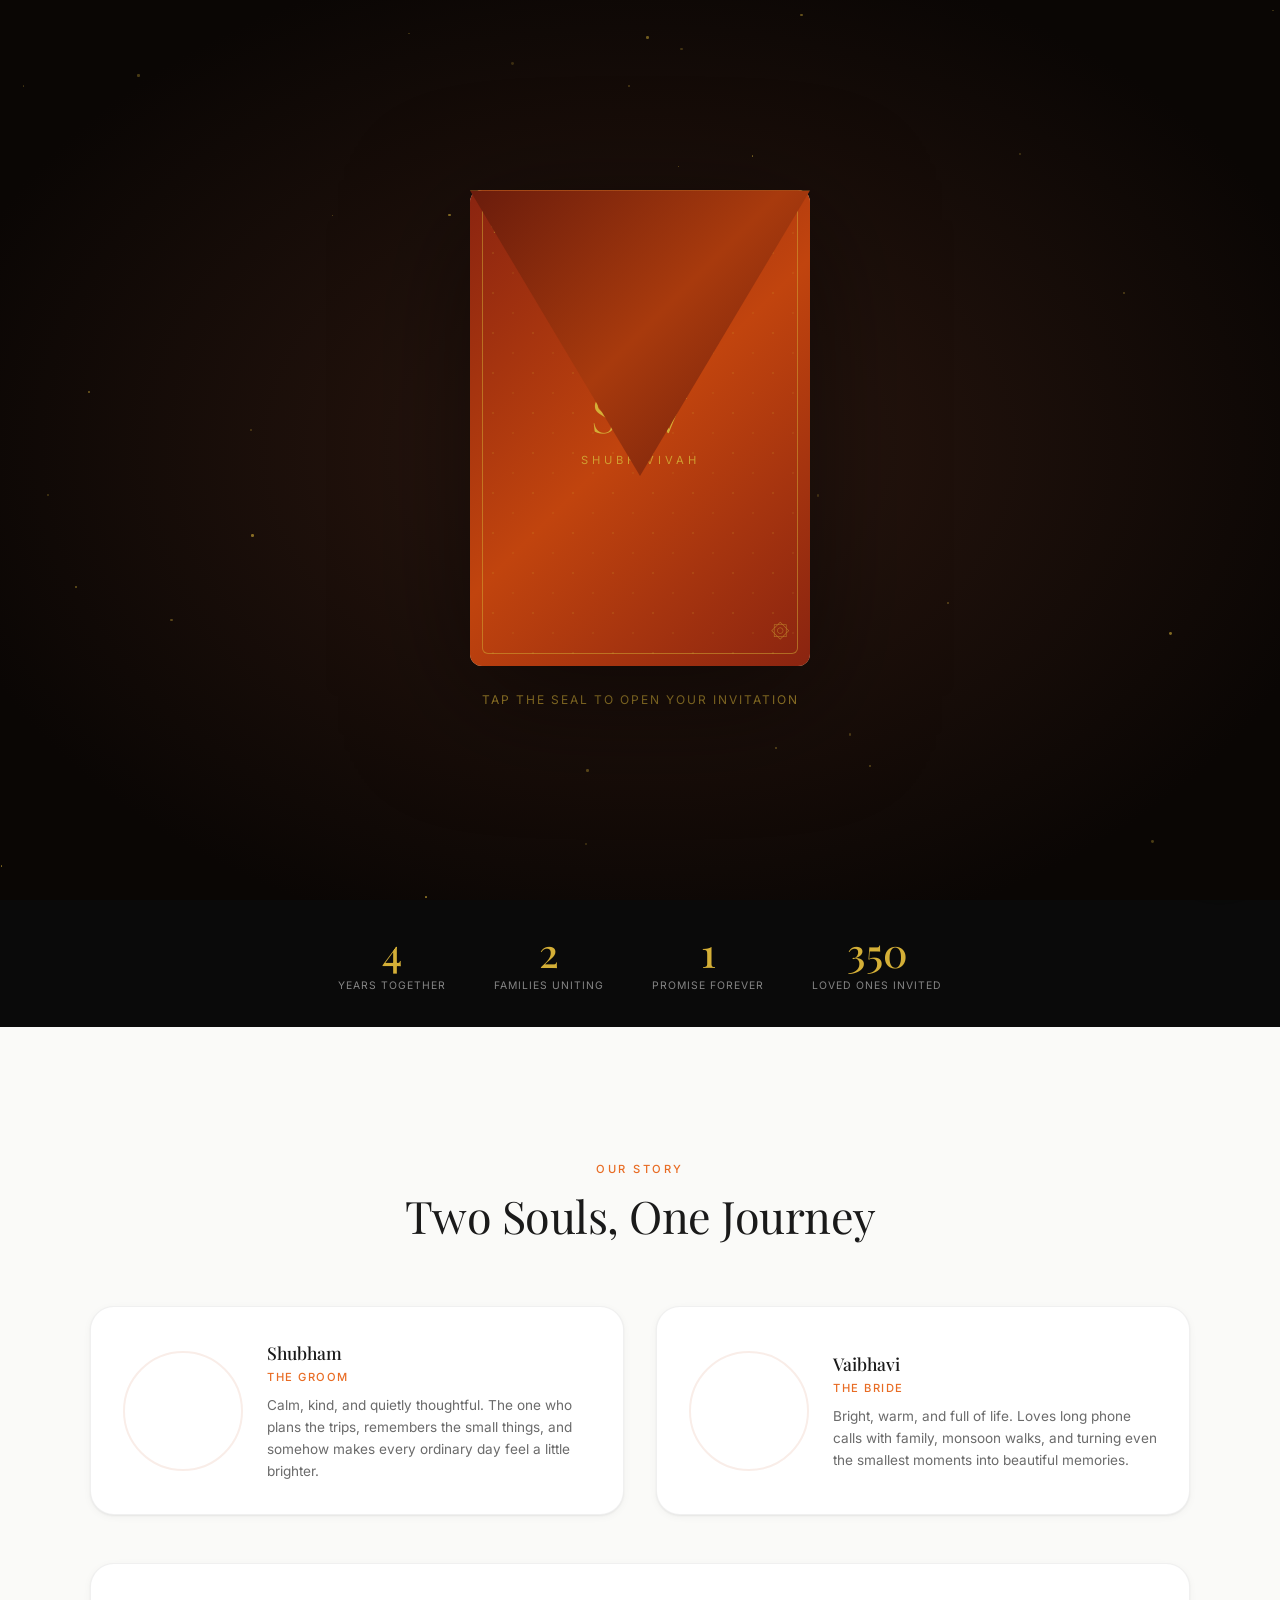
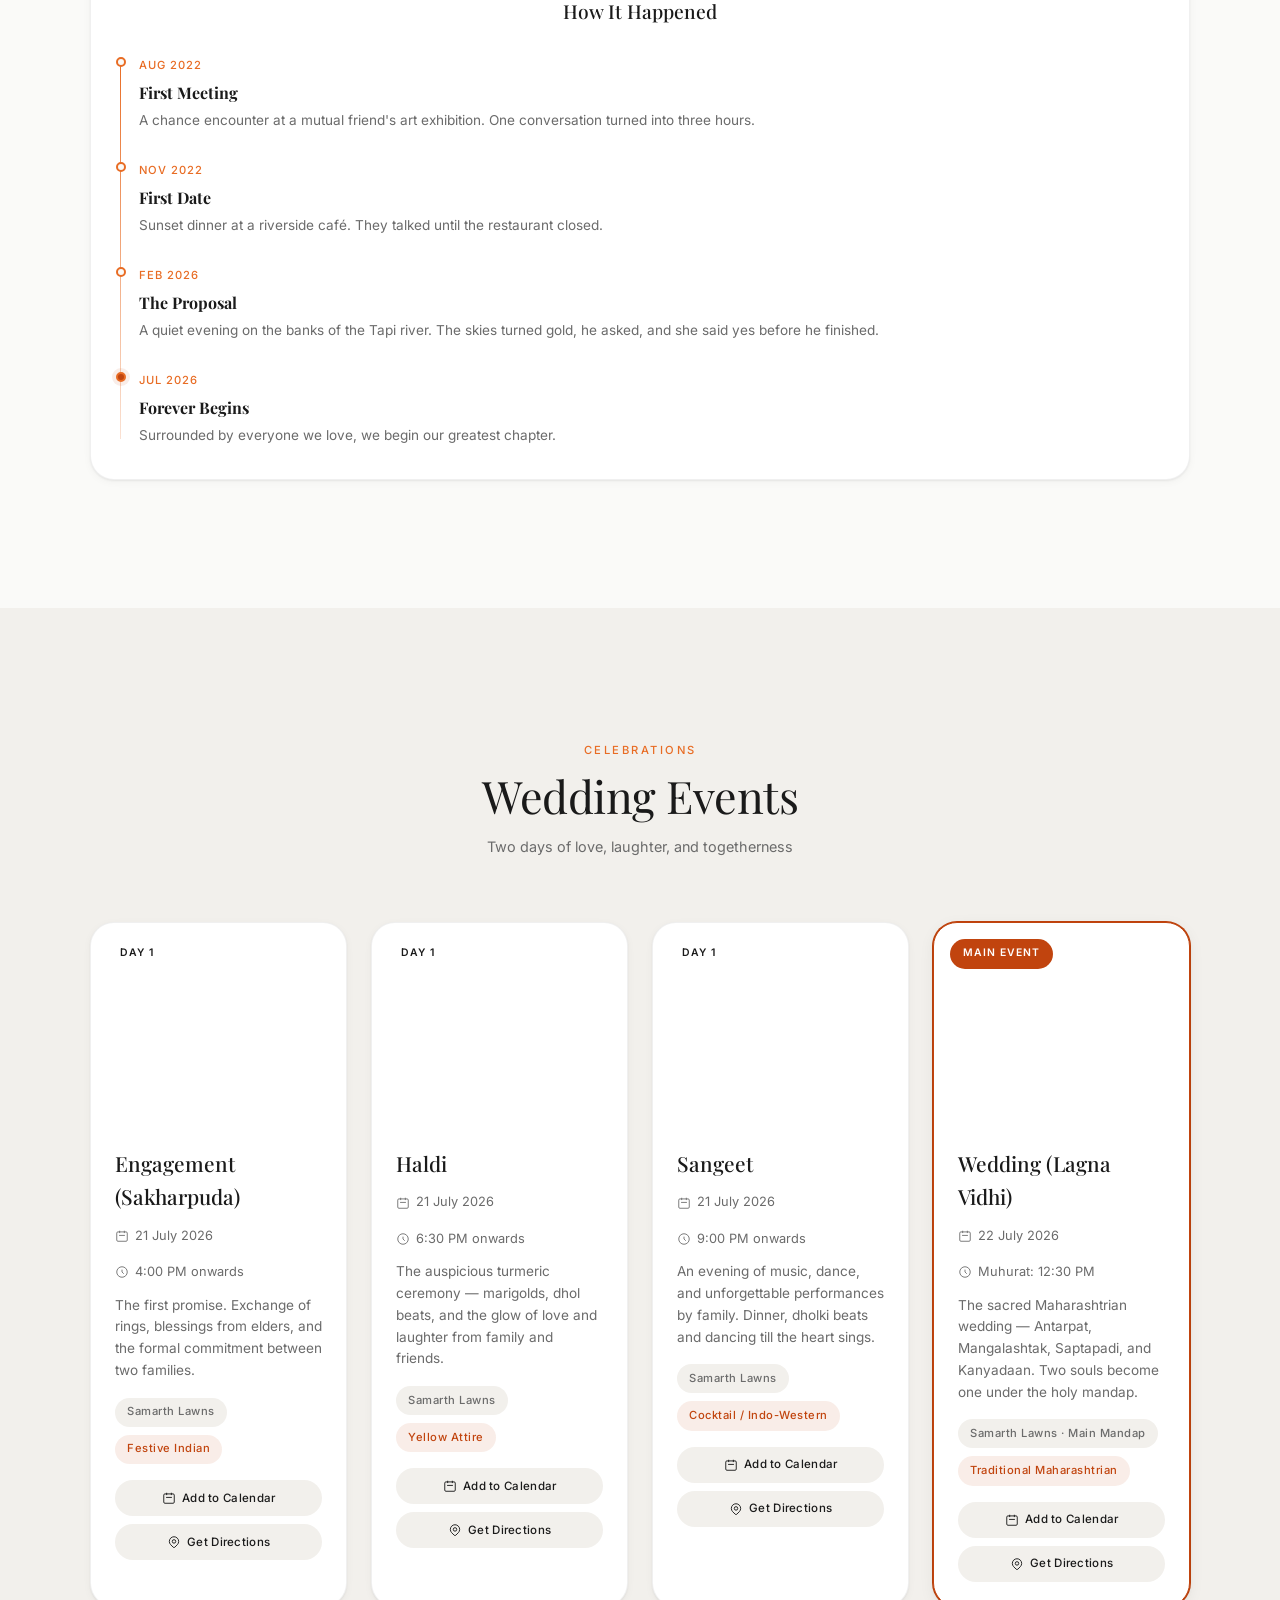
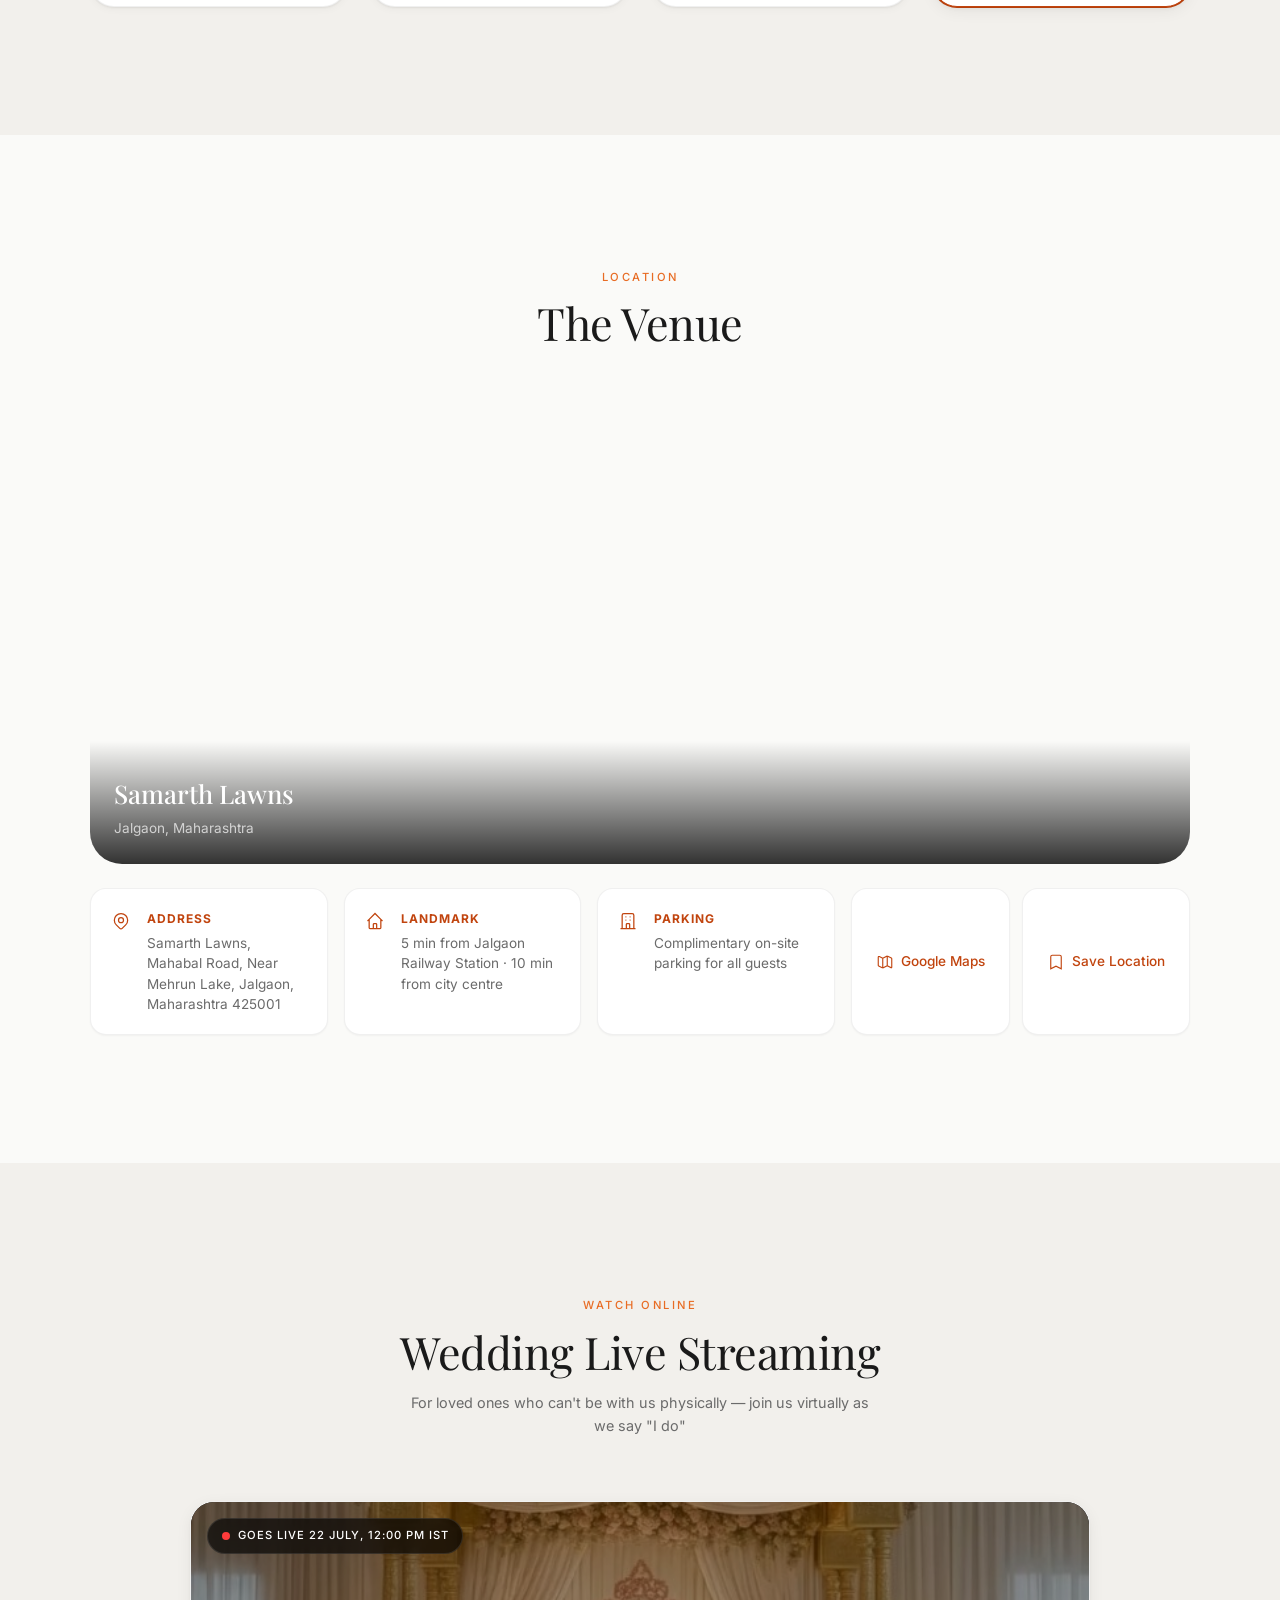
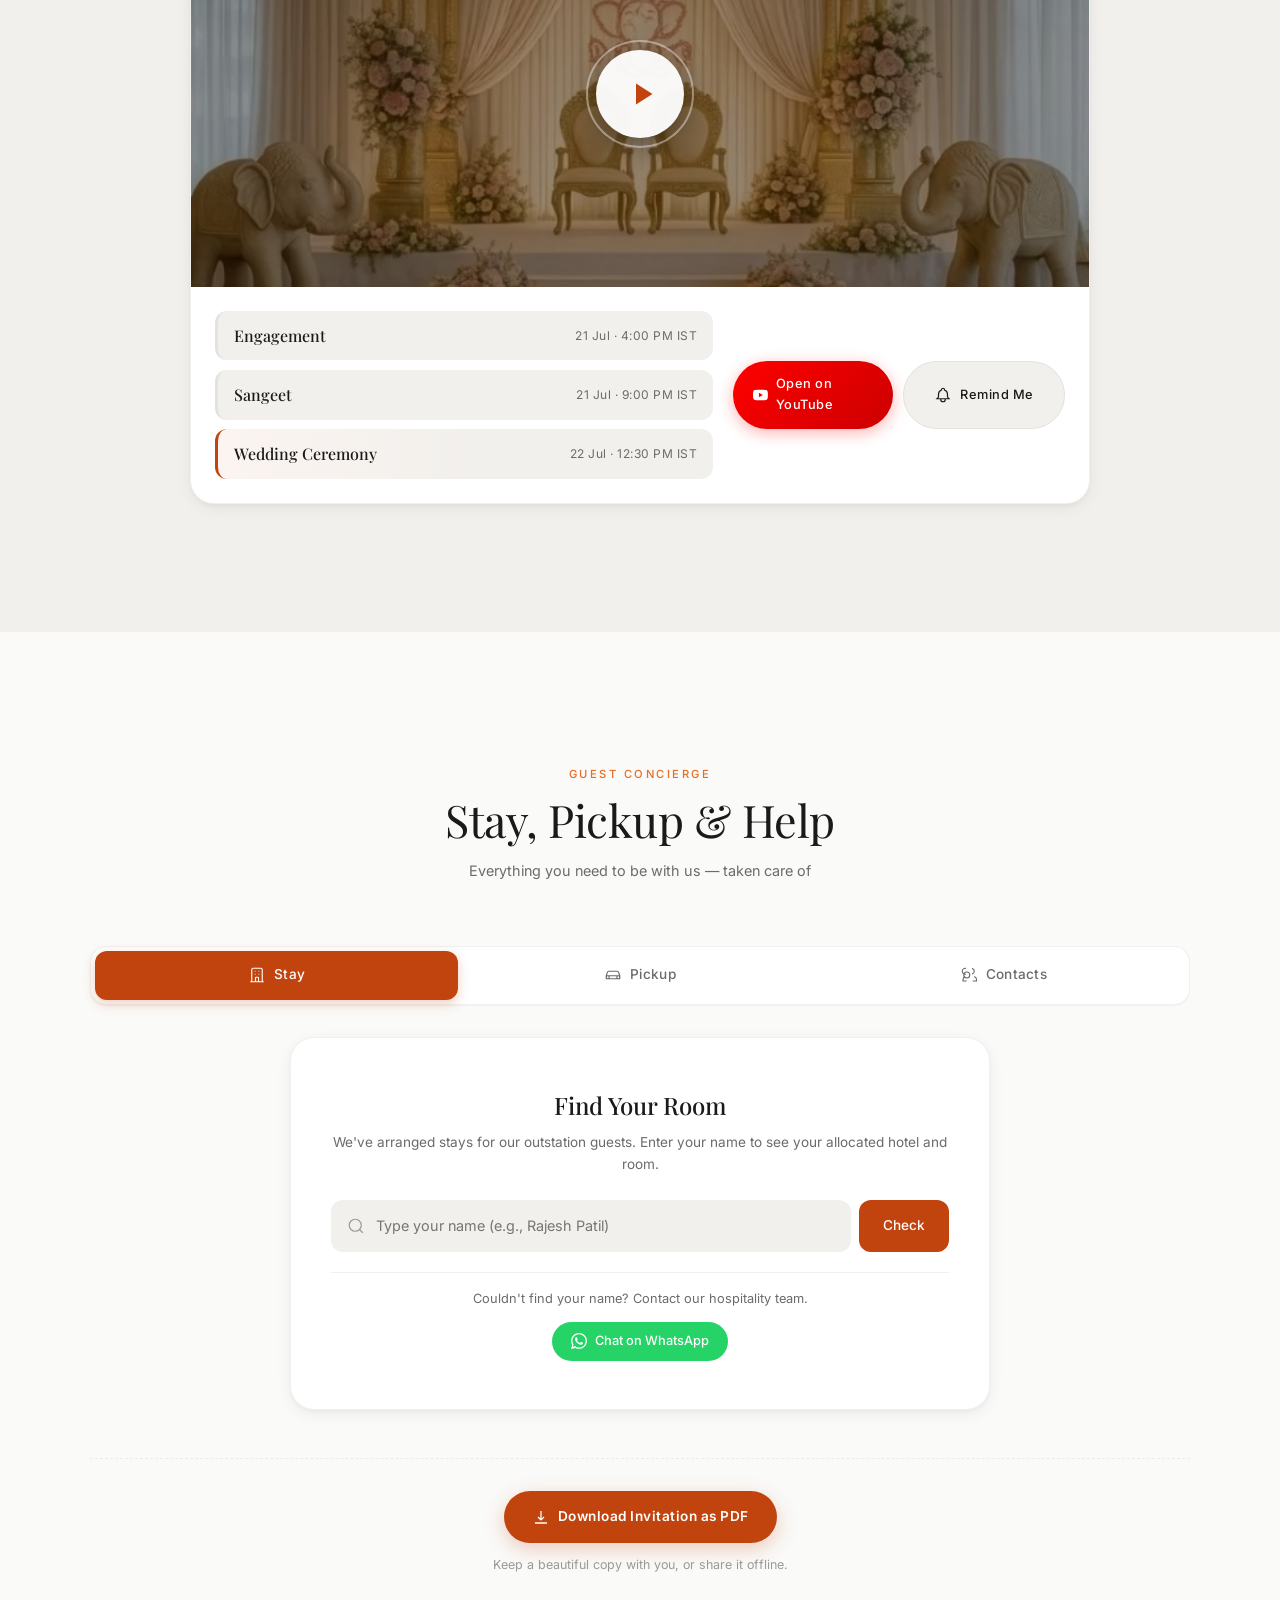
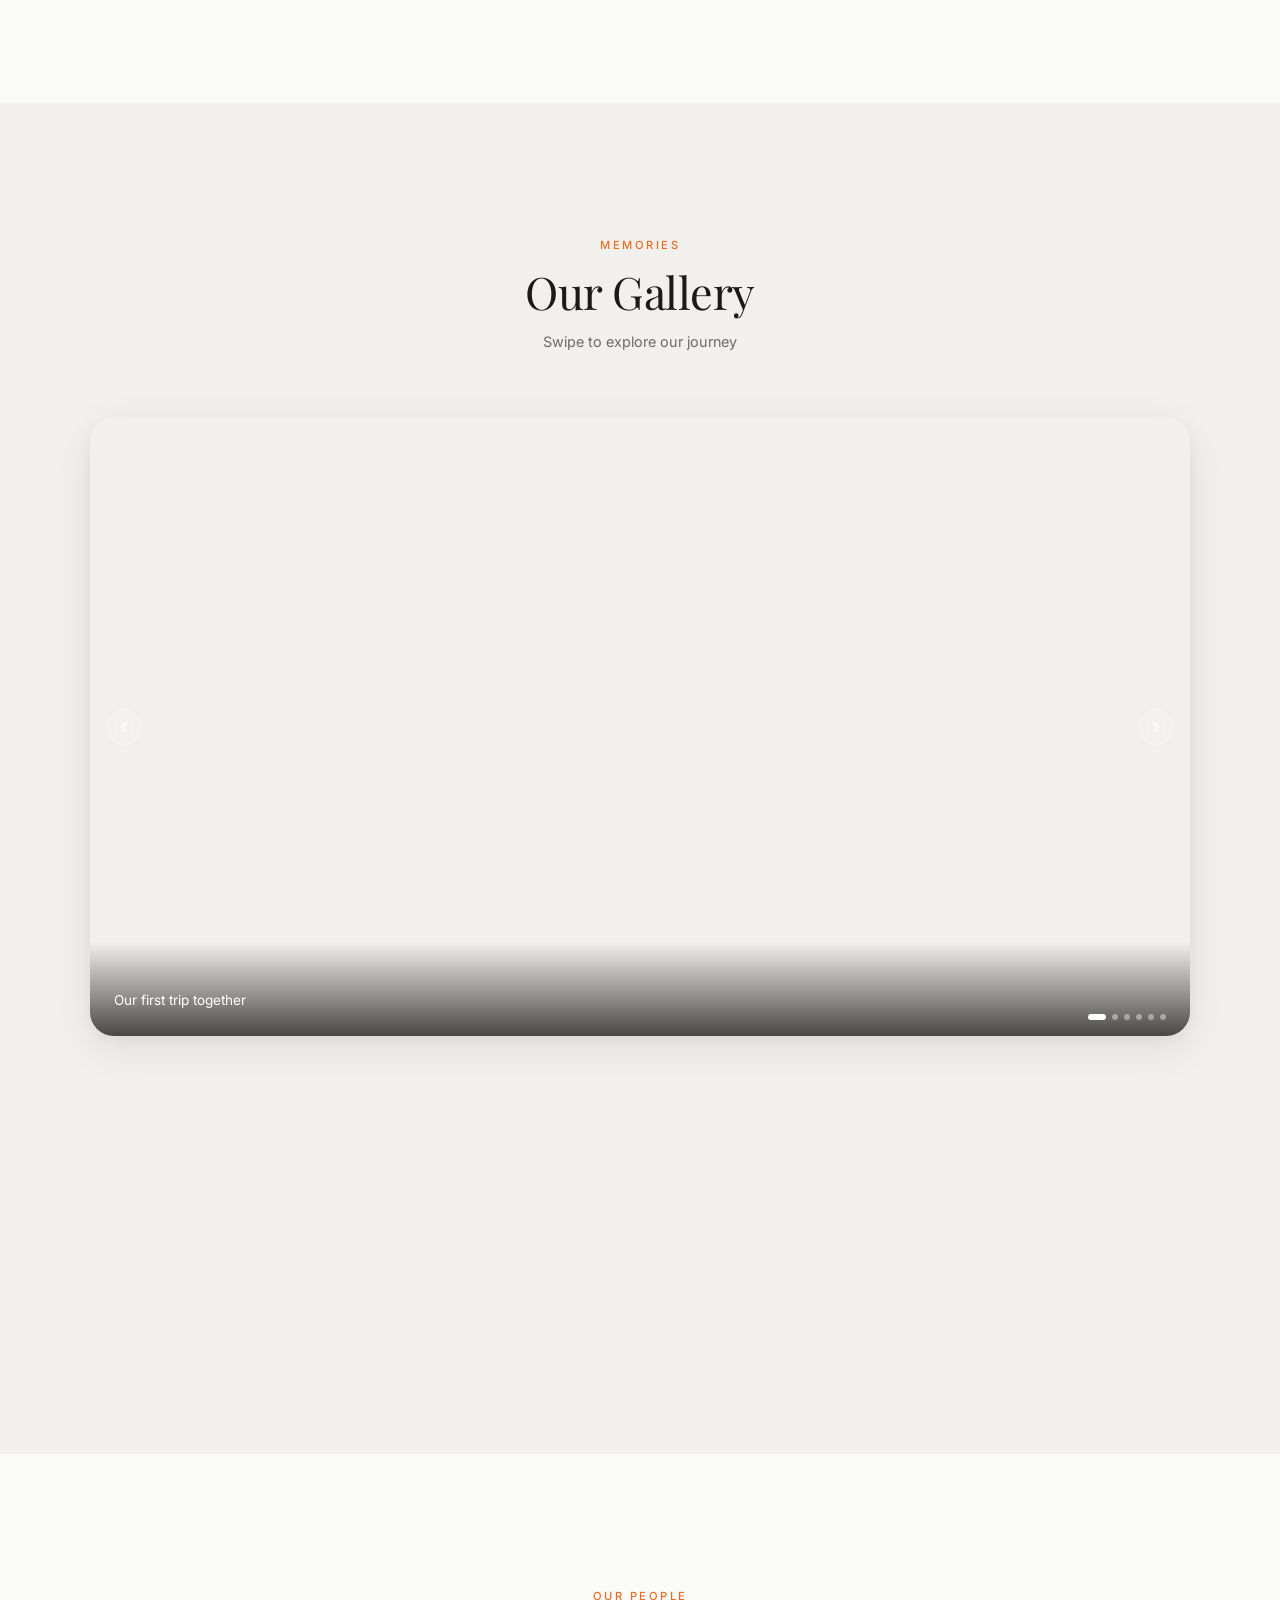
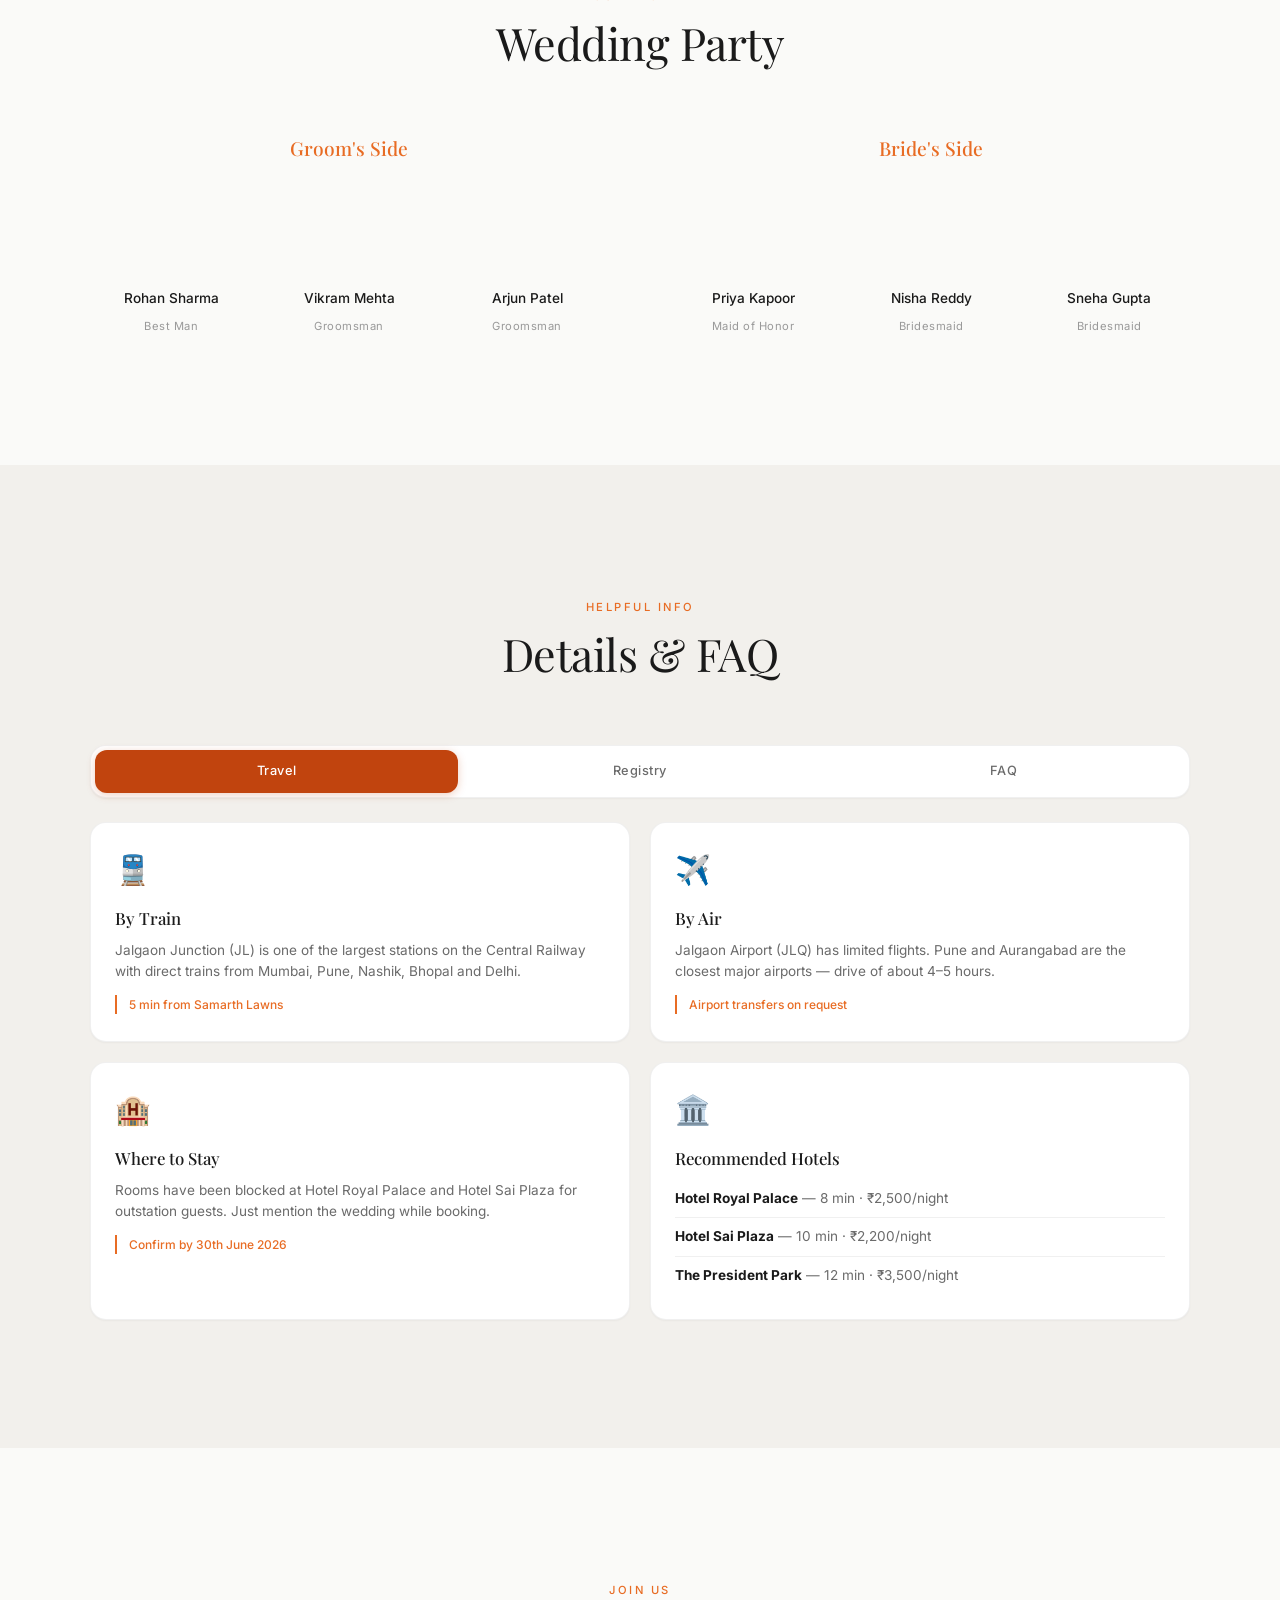
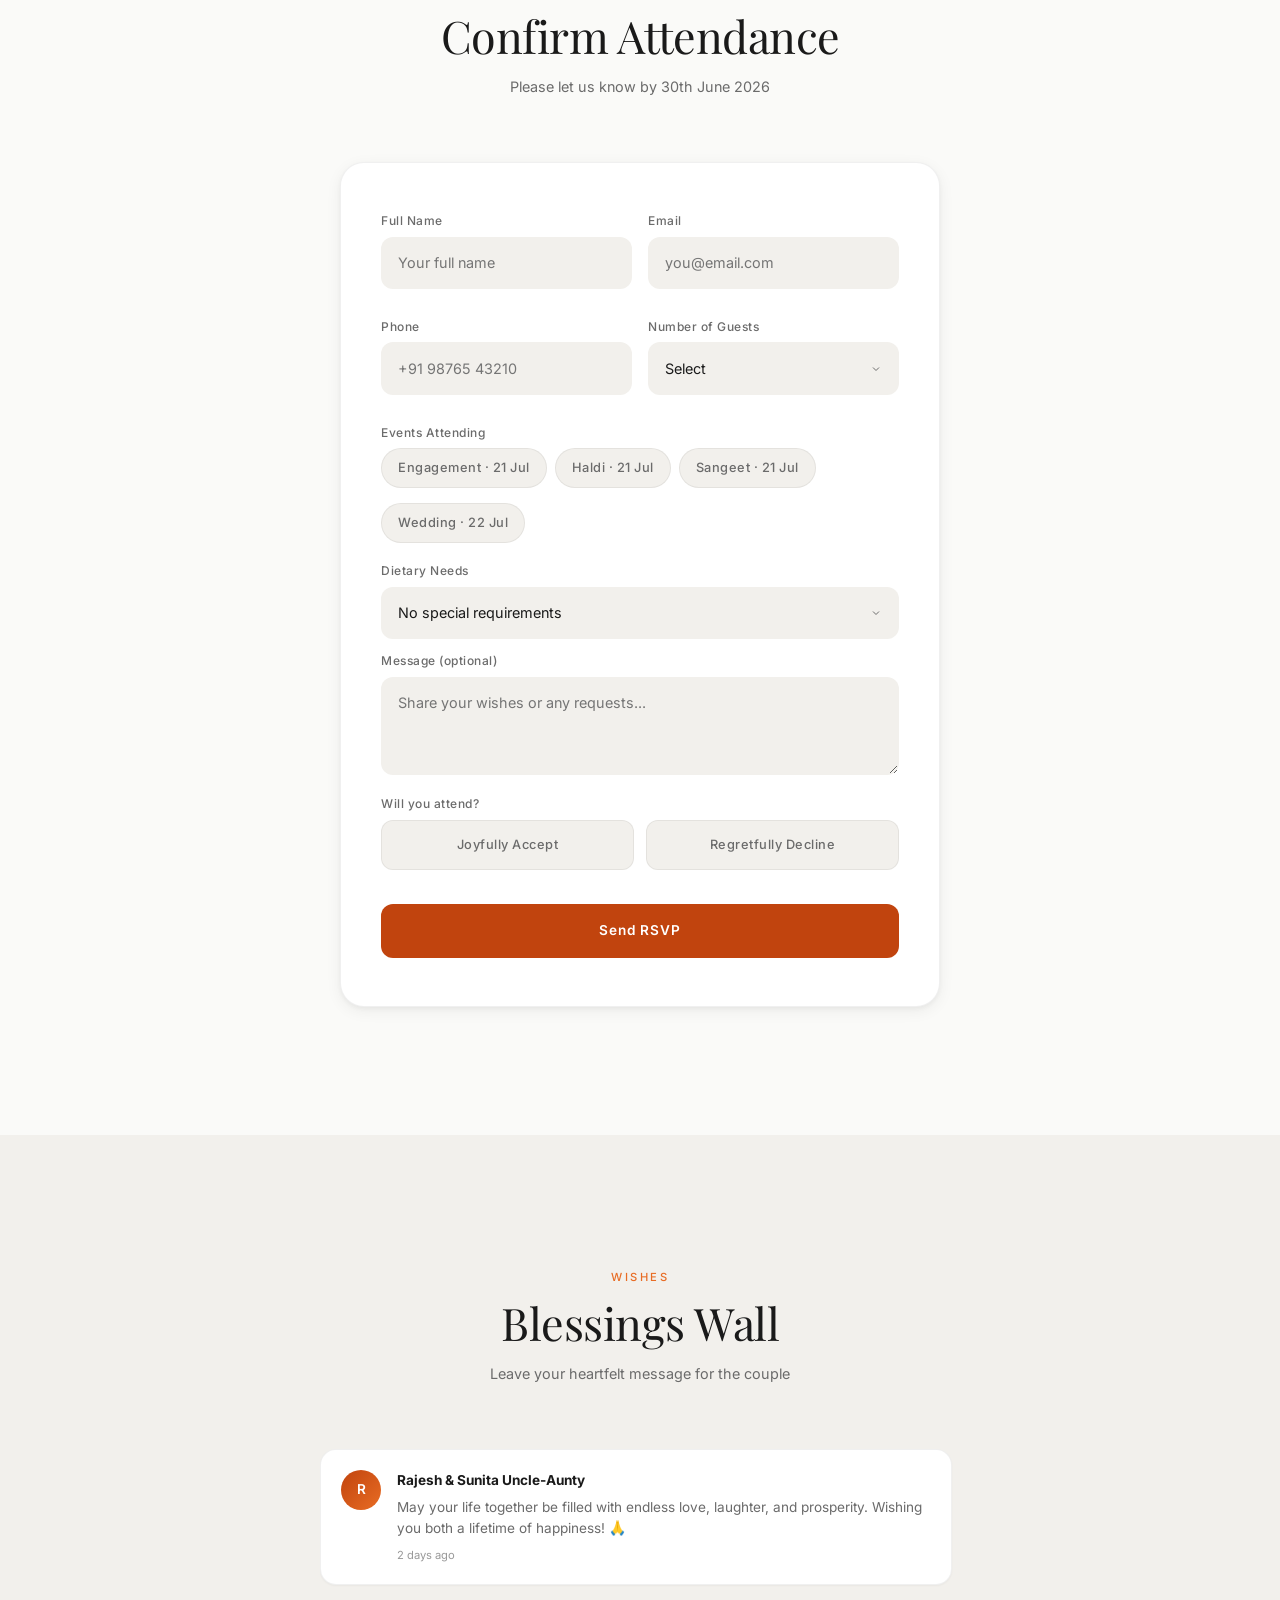
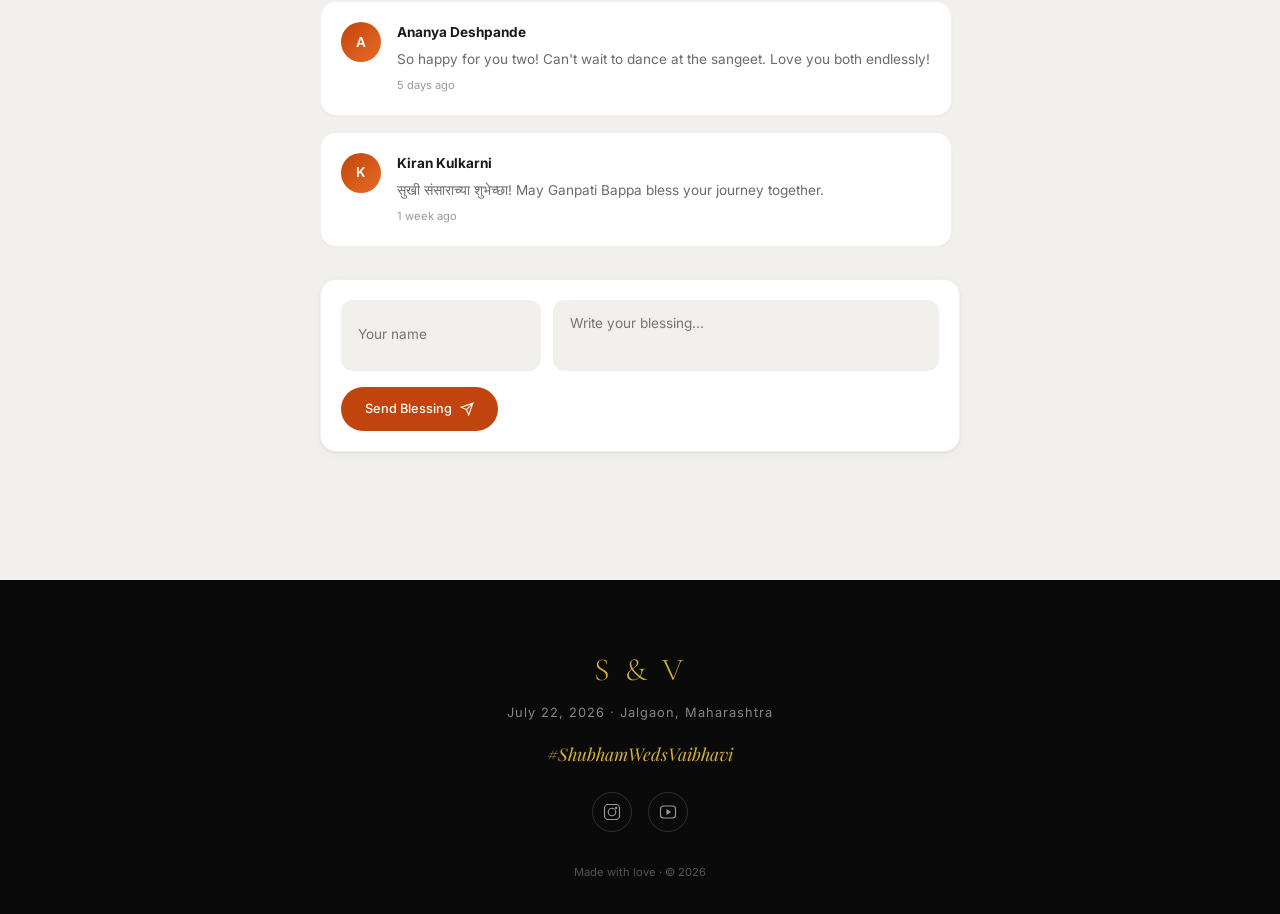
==== commit 438652dc: "feat: add concierge, live stream, WhatsApp FAB, envelope intro, 3D tilt, PDF invite - Invitation env" ====
--- a/index.html
+++ b/index.html
@@ -11,6 +11,7 @@
     <link rel="preconnect" href="https://fonts.gstatic.com" crossorigin>
     <link href="https://fonts.googleapis.com/css2?family=Playfair+Display:ital,wght@0,400;0,500;0,600;1,400;1,500&family=Inter:wght@200;300;400;500;600&family=Cormorant:ital,wght@0,300;0,400;0,500;1,300;1,400&display=swap" rel="stylesheet">
     <link rel="stylesheet" href="styles.css">
+    <script src="https://cdnjs.cloudflare.com/ajax/libs/jspdf/2.5.1/jspdf.umd.min.js" defer></script>
 </head>
 <body>
 
@@ -19,6 +20,42 @@
         <div class="loader-inner">
             <div class="loader-ring"></div>
             <p class="loader-text">S & V</p>
+        </div>
+    </div>
+
+    <!-- Invitation Envelope Intro -->
+    <div id="invitationIntro" class="invite-intro" aria-hidden="true">
+        <div class="invite-stars" id="inviteStars"></div>
+        <div class="invite-wrap">
+            <div class="envelope" id="envelope">
+                <div class="envelope-back">
+                    <div class="invite-card">
+                        <span class="invite-ornament">۞</span>
+                        <p class="invite-blessing">॥ श्री गणेशाय नमः ॥</p>
+                        <p class="invite-line">With the blessings of our families</p>
+                        <h2 class="invite-names">Shubham <span>&amp;</span> Vaibhavi</h2>
+                        <p class="invite-line">request the pleasure of your company at the celebration of their union</p>
+                        <div class="invite-divider">
+                            <span></span><i>۞</i><span></span>
+                        </div>
+                        <p class="invite-date">22<sup>nd</sup> July, 2026</p>
+                        <p class="invite-venue">Samarth Lawns · Jalgaon, Maharashtra</p>
+                        <p class="invite-tap">Tap anywhere to enter</p>
+                    </div>
+                </div>
+                <div class="envelope-flap-shadow"></div>
+                <div class="envelope-front">
+                    <div class="envelope-pattern"></div>
+                    <div class="envelope-seal">
+                        <span class="seal-monogram">S<i>&amp;</i>V</span>
+                        <span class="seal-subtext">Shubh Vivah</span>
+                    </div>
+                </div>
+                <div class="envelope-flap" id="envelopeFlap">
+                    <div class="envelope-flap-inner"></div>
+                </div>
+            </div>
+            <p class="invite-instruction" id="inviteInstruction">Tap the seal to open your invitation</p>
         </div>
     </div>
 
@@ -36,13 +73,13 @@
             <svg viewBox="0 0 24 24" fill="none" stroke="currentColor" stroke-width="1.5"><path d="M4.318 6.318a4.5 4.5 0 000 6.364L12 20.364l7.682-7.682a4.5 4.5 0 00-6.364-6.364L12 7.636l-1.318-1.318a4.5 4.5 0 00-6.364 0z"/></svg>
             <span>Reply</span>
         </a>
-        <a href="#gallery" class="bottom-nav-item" data-section="gallery">
-            <svg viewBox="0 0 24 24" fill="none" stroke="currentColor" stroke-width="1.5"><path d="M4 16l4.586-4.586a2 2 0 012.828 0L16 16m-2-2l1.586-1.586a2 2 0 012.828 0L20 14m-6-6h.01M6 20h12a2 2 0 002-2V6a2 2 0 00-2-2H6a2 2 0 00-2 2v12a2 2 0 002 2z"/></svg>
-            <span>Gallery</span>
+        <a href="#concierge" class="bottom-nav-item" data-section="concierge">
+            <svg viewBox="0 0 24 24" fill="none" stroke="currentColor" stroke-width="1.5"><path d="M19 21V5a2 2 0 00-2-2H7a2 2 0 00-2 2v16m14 0h2m-2 0h-5m-9 0H3m2 0h5"/></svg>
+            <span>Stay</span>
         </a>
-        <a href="#details" class="bottom-nav-item" data-section="details">
-            <svg viewBox="0 0 24 24" fill="none" stroke="currentColor" stroke-width="1.5"><path d="M13 16h-1v-4h-1m1-4h.01M21 12a9 9 0 11-18 0 9 9 0 0118 0z"/></svg>
-            <span>Info</span>
+        <a href="#livestream" class="bottom-nav-item" data-section="livestream">
+            <svg viewBox="0 0 24 24" fill="none" stroke="currentColor" stroke-width="1.5"><path d="M15 10l4.553-2.276A1 1 0 0121 8.618v6.764a1 1 0 01-1.447.894L15 14M5 18h8a2 2 0 002-2V8a2 2 0 00-2-2H5a2 2 0 00-2 2v8a2 2 0 002 2z"/></svg>
+            <span>Live</span>
         </a>
     </nav>
 
@@ -64,11 +101,12 @@
             <a href="#couple" class="menu-link">Our Story</a>
             <a href="#events" class="menu-link">Events</a>
             <a href="#venue" class="menu-link">Venue</a>
+            <a href="#livestream" class="menu-link">Live Stream</a>
+            <a href="#concierge" class="menu-link">Stay &amp; Pickup</a>
             <a href="#gallery" class="menu-link">Gallery</a>
             <a href="#party" class="menu-link">Wedding Party</a>
-            <a href="#registry" class="menu-link">Registry</a>
-            <a href="#travel" class="menu-link">Travel & Stay</a>
-            <a href="#faq" class="menu-link">FAQ</a>
+            <a href="#details" class="menu-link">Travel &amp; FAQ</a>
+            <a href="#blessings" class="menu-link">Blessings</a>
             <a href="#rsvp" class="menu-link menu-link-cta">Confirm Attendance</a>
         </nav>
     </div>
@@ -261,6 +299,16 @@
                                 <span class="event-venue-tag">Samarth Lawns</span>
                                 <span class="event-dress-tag">Festive Indian</span>
                             </div>
+                            <div class="event-actions">
+                                <button class="event-action" data-event-cal="engagement">
+                                    <svg viewBox="0 0 24 24" fill="none" stroke="currentColor" stroke-width="1.6"><path d="M8 7V3m8 4V3m-9 8h10M5 21h14a2 2 0 002-2V7a2 2 0 00-2-2H5a2 2 0 00-2 2v12a2 2 0 002 2z"/></svg>
+                                    Add to Calendar
+                                </button>
+                                <button class="event-action" data-event-dir>
+                                    <svg viewBox="0 0 24 24" fill="none" stroke="currentColor" stroke-width="1.6"><path d="M17.657 16.657L13.414 20.9a2 2 0 01-2.827 0l-4.244-4.243a8 8 0 1111.314 0z"/><path d="M15 11a3 3 0 11-6 0 3 3 0 016 0z"/></svg>
+                                    Get Directions
+                                </button>
+                            </div>
                         </div>
                     </div>
 
@@ -280,6 +328,16 @@
                                 <span class="event-venue-tag">Samarth Lawns</span>
                                 <span class="event-dress-tag">Yellow Attire</span>
                             </div>
+                            <div class="event-actions">
+                                <button class="event-action" data-event-cal="haldi">
+                                    <svg viewBox="0 0 24 24" fill="none" stroke="currentColor" stroke-width="1.6"><path d="M8 7V3m8 4V3m-9 8h10M5 21h14a2 2 0 002-2V7a2 2 0 00-2-2H5a2 2 0 00-2 2v12a2 2 0 002 2z"/></svg>
+                                    Add to Calendar
+                                </button>
+                                <button class="event-action" data-event-dir>
+                                    <svg viewBox="0 0 24 24" fill="none" stroke="currentColor" stroke-width="1.6"><path d="M17.657 16.657L13.414 20.9a2 2 0 01-2.827 0l-4.244-4.243a8 8 0 1111.314 0z"/><path d="M15 11a3 3 0 11-6 0 3 3 0 016 0z"/></svg>
+                                    Get Directions
+                                </button>
+                            </div>
                         </div>
                     </div>
 
@@ -299,6 +357,16 @@
                                 <span class="event-venue-tag">Samarth Lawns</span>
                                 <span class="event-dress-tag">Cocktail / Indo-Western</span>
                             </div>
+                            <div class="event-actions">
+                                <button class="event-action" data-event-cal="sangeet">
+                                    <svg viewBox="0 0 24 24" fill="none" stroke="currentColor" stroke-width="1.6"><path d="M8 7V3m8 4V3m-9 8h10M5 21h14a2 2 0 002-2V7a2 2 0 00-2-2H5a2 2 0 00-2 2v12a2 2 0 002 2z"/></svg>
+                                    Add to Calendar
+                                </button>
+                                <button class="event-action" data-event-dir>
+                                    <svg viewBox="0 0 24 24" fill="none" stroke="currentColor" stroke-width="1.6"><path d="M17.657 16.657L13.414 20.9a2 2 0 01-2.827 0l-4.244-4.243a8 8 0 1111.314 0z"/><path d="M15 11a3 3 0 11-6 0 3 3 0 016 0z"/></svg>
+                                    Get Directions
+                                </button>
+                            </div>
                         </div>
                     </div>
 
@@ -317,6 +385,16 @@
                             <div class="event-footer">
                                 <span class="event-venue-tag">Samarth Lawns · Main Mandap</span>
                                 <span class="event-dress-tag">Traditional Maharashtrian</span>
+                            </div>
+                            <div class="event-actions">
+                                <button class="event-action" data-event-cal="wedding">
+                                    <svg viewBox="0 0 24 24" fill="none" stroke="currentColor" stroke-width="1.6"><path d="M8 7V3m8 4V3m-9 8h10M5 21h14a2 2 0 002-2V7a2 2 0 00-2-2H5a2 2 0 00-2 2v12a2 2 0 002 2z"/></svg>
+                                    Add to Calendar
+                                </button>
+                                <button class="event-action" data-event-dir>
+                                    <svg viewBox="0 0 24 24" fill="none" stroke="currentColor" stroke-width="1.6"><path d="M17.657 16.657L13.414 20.9a2 2 0 01-2.827 0l-4.244-4.243a8 8 0 1111.314 0z"/><path d="M15 11a3 3 0 11-6 0 3 3 0 016 0z"/></svg>
+                                    Get Directions
+                                </button>
                             </div>
                         </div>
                     </div>
@@ -362,10 +440,299 @@
                             <p>Complimentary on-site parking for all guests</p>
                         </div>
                     </div>
-                    <a href="https://maps.google.com/?q=Samarth+Lawns+Jalgaon" target="_blank" rel="noopener" class="venue-map-link">
-                        <svg viewBox="0 0 24 24" fill="none" stroke="currentColor" stroke-width="1.5"><path d="M9 20l-5.447-2.724A1 1 0 013 16.382V5.618a1 1 0 011.447-.894L9 7m0 13l6-3m-6 3V7m6 10l5.447 2.724A1 1 0 0021 18.382V7.618a1 1 0 00-.553-.894L15 4m0 13V4m0 0L9 7"/></svg>
-                        Open in Google Maps
-                    </a>
+                    <div class="venue-map-actions">
+                        <a href="https://maps.google.com/?q=Samarth+Lawns+Mahabal+Road+Jalgaon" target="_blank" rel="noopener" class="venue-map-link" data-venue-map>
+                            <svg viewBox="0 0 24 24" fill="none" stroke="currentColor" stroke-width="1.5"><path d="M9 20l-5.447-2.724A1 1 0 013 16.382V5.618a1 1 0 011.447-.894L9 7m0 13l6-3m-6 3V7m6 10l5.447 2.724A1 1 0 0021 18.382V7.618a1 1 0 00-.553-.894L15 4m0 13V4m0 0L9 7"/></svg>
+                            Google Maps
+                        </a>
+                        <button class="venue-map-link" id="saveLocationBtn">
+                            <svg viewBox="0 0 24 24" fill="none" stroke="currentColor" stroke-width="1.5"><path d="M5 5a2 2 0 012-2h10a2 2 0 012 2v16l-7-3.5L5 21V5z"/></svg>
+                            Save Location
+                        </button>
+                    </div>
+                </div>
+            </div>
+        </section>
+
+        <!-- Live Streaming -->
+        <section id="livestream" class="section section-alt">
+            <div class="container">
+                <header class="sec-header anim-up">
+                    <span class="sec-tag">Watch Online</span>
+                    <h2 class="sec-title">Wedding Live Streaming</h2>
+                    <p class="sec-desc">For loved ones who can't be with us physically — join us virtually as we say "I do"</p>
+                </header>
+
+                <div class="livestream-card anim-up tilt-card">
+                    <div class="livestream-frame">
+                        <div class="livestream-preview" id="livestreamPreview">
+                            <div class="livestream-badge" id="livestreamBadge">
+                                <span class="pulse-dot"></span> Goes Live 22 July, 12:00 PM IST
+                            </div>
+                            <div class="livestream-thumb">
+                                <img src="assets/hero-mandap.png" alt="Live stream preview" loading="lazy">
+                                <button class="livestream-play" id="livestreamPlay" aria-label="Watch live stream">
+                                    <svg viewBox="0 0 24 24" fill="currentColor"><path d="M8 5v14l11-7z"/></svg>
+                                </button>
+                            </div>
+                        </div>
+                    </div>
+                    <div class="livestream-info">
+                        <div class="livestream-events">
+                            <div class="livestream-event">
+                                <strong>Engagement</strong>
+                                <span>21 Jul · 4:00 PM IST</span>
+                            </div>
+                            <div class="livestream-event">
+                                <strong>Sangeet</strong>
+                                <span>21 Jul · 9:00 PM IST</span>
+                            </div>
+                            <div class="livestream-event featured">
+                                <strong>Wedding Ceremony</strong>
+                                <span>22 Jul · 12:30 PM IST</span>
+                            </div>
+                        </div>
+                        <div class="livestream-actions">
+                            <a href="https://youtube.com/live/shubhamWedsVaibhavi" target="_blank" rel="noopener" class="ls-btn ls-btn-primary">
+                                <svg viewBox="0 0 24 24" fill="currentColor"><path d="M23.498 6.186a3.016 3.016 0 00-2.122-2.136C19.505 3.545 12 3.545 12 3.545s-7.505 0-9.376.505A3.017 3.017 0 00.502 6.186C0 8.07 0 12 0 12s0 3.93.502 5.814a3.016 3.016 0 002.122 2.136c1.871.505 9.376.505 9.376.505s7.505 0 9.376-.505a3.015 3.015 0 002.122-2.136C24 15.93 24 12 24 12s0-3.93-.502-5.814zM9.545 15.568V8.432L15.818 12l-6.273 3.568z"/></svg>
+                                Open on YouTube
+                            </a>
+                            <button class="ls-btn ls-btn-ghost" id="livestreamRemindBtn">
+                                <svg viewBox="0 0 24 24" fill="none" stroke="currentColor" stroke-width="1.6"><path d="M15 17h5l-1.405-1.405A2.032 2.032 0 0118 14.158V11a6.002 6.002 0 00-4-5.659V5a2 2 0 10-4 0v.341C7.67 6.165 6 8.388 6 11v3.159c0 .538-.214 1.055-.595 1.436L4 17h5m6 0v1a3 3 0 11-6 0v-1m6 0H9"/></svg>
+                                Remind Me
+                            </button>
+                        </div>
+                    </div>
+                </div>
+            </div>
+        </section>
+
+        <!-- Concierge (Stay + Pickup + Contacts) -->
+        <section id="concierge" class="section">
+            <div class="container">
+                <header class="sec-header anim-up">
+                    <span class="sec-tag">Guest Concierge</span>
+                    <h2 class="sec-title">Stay, Pickup & Help</h2>
+                    <p class="sec-desc">Everything you need to be with us — taken care of</p>
+                </header>
+
+                <div class="concierge-tabs anim-up">
+                    <button class="ctab-btn active" data-ctab="stay">
+                        <svg viewBox="0 0 24 24" fill="none" stroke="currentColor" stroke-width="1.5"><path d="M19 21V5a2 2 0 00-2-2H7a2 2 0 00-2 2v16m14 0h2m-2 0h-5m-9 0H3m2 0h5M9 7h1m-1 4h1m4-4h1m-1 4h1m-5 10v-5a1 1 0 011-1h2a1 1 0 011 1v5m-4 0h4"/></svg>
+                        Stay
+                    </button>
+                    <button class="ctab-btn" data-ctab="pickup">
+                        <svg viewBox="0 0 24 24" fill="none" stroke="currentColor" stroke-width="1.5"><path d="M3 13l1.5-4.5A2 2 0 016.4 7h11.2a2 2 0 011.9 1.5L21 13M5 17a2 2 0 100-4 2 2 0 000 4zm14 0a2 2 0 100-4 2 2 0 000 4zM3 13h18v4H3z"/></svg>
+                        Pickup
+                    </button>
+                    <button class="ctab-btn" data-ctab="contacts">
+                        <svg viewBox="0 0 24 24" fill="none" stroke="currentColor" stroke-width="1.5"><path d="M17 20h5v-2a4 4 0 00-3-3.87M9 20H4v-2a4 4 0 013-3.87M16 3.13a4 4 0 010 7.75M8 3.13a4 4 0 100 7.75M13 12a4 4 0 11-8 0 4 4 0 018 0z"/></svg>
+                        Contacts
+                    </button>
+                </div>
+
+                <!-- Stay Allocation -->
+                <div class="ctab-panel active anim-up" id="ctab-stay">
+                    <div class="stay-card tilt-card">
+                        <div class="stay-card-head">
+                            <h3>Find Your Room</h3>
+                            <p>We've arranged stays for our outstation guests. Enter your name to see your allocated hotel and room.</p>
+                        </div>
+                        <div class="stay-lookup">
+                            <div class="stay-input-wrap">
+                                <svg viewBox="0 0 24 24" fill="none" stroke="currentColor" stroke-width="1.6"><circle cx="11" cy="11" r="8"/><path d="M21 21l-4.35-4.35"/></svg>
+                                <input type="text" id="stayLookupInput" placeholder="Type your name (e.g., Rajesh Patil)" autocomplete="off">
+                            </div>
+                            <button class="stay-lookup-btn" id="stayLookupBtn">Check</button>
+                        </div>
+                        <div class="stay-result" id="stayResult" hidden></div>
+                        <div class="stay-help">
+                            <p>Couldn't find your name? Contact our hospitality team.</p>
+                            <a href="https://wa.me/919922012347?text=Hi%2C%20I%20need%20help%20with%20my%20stay%20allocation%20for%20Shubham%20%26%20Vaibhavi%27s%20wedding." class="stay-help-wa" target="_blank" rel="noopener">
+                                <svg viewBox="0 0 24 24" fill="currentColor"><path d="M.057 24l1.687-6.163a11.867 11.867 0 01-1.587-5.946C.16 5.335 5.495 0 12.05 0a11.817 11.817 0 018.413 3.488 11.824 11.824 0 013.48 8.414c-.003 6.557-5.338 11.892-11.893 11.892a11.9 11.9 0 01-5.688-1.448L.057 24zm6.597-3.807c1.676.995 3.276 1.591 5.392 1.592 5.448 0 9.886-4.434 9.889-9.885.002-5.462-4.415-9.89-9.881-9.892-5.452 0-9.887 4.434-9.889 9.884a9.86 9.86 0 001.595 5.379l-.999 3.648 3.893-1.726zm11.387-5.464c-.074-.124-.272-.198-.57-.347-.297-.149-1.758-.868-2.031-.967-.272-.099-.47-.149-.669.149-.198.297-.768.967-.941 1.165-.173.198-.347.223-.644.074-.297-.149-1.255-.462-2.39-1.475-.883-.788-1.48-1.761-1.653-2.059-.173-.297-.018-.458.13-.606.134-.133.297-.347.446-.521.151-.172.2-.296.3-.495.099-.198.05-.371-.025-.52-.075-.149-.669-1.612-.916-2.207-.242-.579-.487-.5-.669-.51l-.57-.01c-.198 0-.52.074-.792.372s-1.04 1.016-1.04 2.479 1.065 2.876 1.213 3.074c.149.198 2.095 3.2 5.076 4.487.71.306 1.264.489 1.696.626.712.226 1.36.194 1.872.118.571-.085 1.758-.719 2.006-1.413.248-.694.248-1.289.173-1.413z"/></svg>
+                                Chat on WhatsApp
+                            </a>
+                        </div>
+                    </div>
+                </div>
+
+                <!-- Pickup Scheduling -->
+                <div class="ctab-panel anim-up" id="ctab-pickup">
+                    <div class="pickup-card tilt-card">
+                        <div class="pickup-head">
+                            <h3>Schedule a Pickup</h3>
+                            <p>Tell us your arrival and we'll have a car waiting. Confirmation comes on WhatsApp.</p>
+                        </div>
+                        <form id="pickupForm" class="pickup-form">
+                            <div class="form-grid">
+                                <div class="form-field">
+                                    <label for="p-name">Your Name</label>
+                                    <input type="text" id="p-name" name="name" required placeholder="Full name">
+                                </div>
+                                <div class="form-field">
+                                    <label for="p-phone">Phone (WhatsApp)</label>
+                                    <input type="tel" id="p-phone" name="phone" required placeholder="+91 98765 43210">
+                                </div>
+                            </div>
+                            <div class="form-grid">
+                                <div class="form-field">
+                                    <label for="p-mode">Mode of Arrival</label>
+                                    <select id="p-mode" name="mode" required>
+                                        <option value="" disabled selected>Choose</option>
+                                        <option>Train · Jalgaon Junction</option>
+                                        <option>Flight · Pune Airport (PNQ)</option>
+                                        <option>Flight · Aurangabad (IXU)</option>
+                                        <option>Bus · Jalgaon Bus Stand</option>
+                                        <option>Own Vehicle</option>
+                                    </select>
+                                </div>
+                                <div class="form-field">
+                                    <label for="p-flight">Flight / Train No.</label>
+                                    <input type="text" id="p-flight" name="flight" placeholder="e.g., 6E 5021 / 12137">
+                                </div>
+                            </div>
+                            <div class="form-grid">
+                                <div class="form-field">
+                                    <label for="p-date">Arrival Date</label>
+                                    <input type="date" id="p-date" name="date" required min="2026-07-19" max="2026-07-23">
+                                </div>
+                                <div class="form-field">
+                                    <label for="p-time">Arrival Time</label>
+                                    <input type="time" id="p-time" name="time" required>
+                                </div>
+                            </div>
+                            <div class="form-grid">
+                                <div class="form-field">
+                                    <label for="p-pax">Number of People</label>
+                                    <select id="p-pax" name="pax" required>
+                                        <option value="" disabled selected>Select</option>
+                                        <option>1</option><option>2</option><option>3</option>
+                                        <option>4</option><option>5</option><option>6+</option>
+                                    </select>
+                                </div>
+                                <div class="form-field">
+                                    <label for="p-luggage">Luggage</label>
+                                    <select id="p-luggage" name="luggage">
+                                        <option>Light (1-2 bags)</option>
+                                        <option>Medium (3-4 bags)</option>
+                                        <option>Heavy (5+ bags)</option>
+                                    </select>
+                                </div>
+                            </div>
+                            <div class="form-field">
+                                <label for="p-notes">Notes (optional)</label>
+                                <textarea id="p-notes" name="notes" rows="2" placeholder="Any special requests — child seat, wheelchair, etc."></textarea>
+                            </div>
+                            <button type="submit" class="pickup-submit">
+                                <svg viewBox="0 0 24 24" fill="currentColor"><path d="M.057 24l1.687-6.163a11.867 11.867 0 01-1.587-5.946C.16 5.335 5.495 0 12.05 0a11.817 11.817 0 018.413 3.488 11.824 11.824 0 013.48 8.414c-.003 6.557-5.338 11.892-11.893 11.892a11.9 11.9 0 01-5.688-1.448L.057 24z"/></svg>
+                                Send Pickup Request via WhatsApp
+                            </button>
+                        </form>
+                    </div>
+                </div>
+
+                <!-- Contacts -->
+                <div class="ctab-panel anim-up" id="ctab-contacts">
+                    <div class="contacts-grid">
+                        <div class="contact-card tilt-card">
+                            <div class="contact-avatar" style="background:linear-gradient(135deg,#c1440e,#e86c24);">RP</div>
+                            <strong>Rohit Patil</strong>
+                            <span class="contact-role">Wedding Coordinator</span>
+                            <p class="contact-note">For event scheduling & overall queries</p>
+                            <div class="contact-actions">
+                                <a href="tel:+919922012345" class="ca-btn ca-call" aria-label="Call Rohit">
+                                    <svg viewBox="0 0 24 24" fill="none" stroke="currentColor" stroke-width="1.7"><path d="M3 5a2 2 0 012-2h2.7a1 1 0 011 .76l1 4a1 1 0 01-.27 1L8 10.3a14 14 0 005.7 5.7l1.6-1.4a1 1 0 011-.27l4 1a1 1 0 01.76 1V19a2 2 0 01-2 2C9 21 3 15 3 5z"/></svg>
+                                </a>
+                                <a href="https://wa.me/919922012345?text=Hi%20Rohit%2C%20I%20have%20a%20question%20about%20Shubham%20%26%20Vaibhavi%27s%20wedding." class="ca-btn ca-wa" target="_blank" rel="noopener" aria-label="WhatsApp Rohit">
+                                    <svg viewBox="0 0 24 24" fill="currentColor"><path d="M.057 24l1.687-6.163a11.867 11.867 0 01-1.587-5.946C.16 5.335 5.495 0 12.05 0a11.817 11.817 0 018.413 3.488 11.824 11.824 0 013.48 8.414c-.003 6.557-5.338 11.892-11.893 11.892a11.9 11.9 0 01-5.688-1.448L.057 24z"/></svg>
+                                </a>
+                            </div>
+                        </div>
+
+                        <div class="contact-card tilt-card">
+                            <div class="contact-avatar" style="background:linear-gradient(135deg,#1e7a4d,#2ea76a);">AJ</div>
+                            <strong>Ajay Joshi</strong>
+                            <span class="contact-role">Pickup Coordinator</span>
+                            <p class="contact-note">For airport, station and hotel transfers</p>
+                            <div class="contact-actions">
+                                <a href="tel:+919922012346" class="ca-btn ca-call">
+                                    <svg viewBox="0 0 24 24" fill="none" stroke="currentColor" stroke-width="1.7"><path d="M3 5a2 2 0 012-2h2.7a1 1 0 011 .76l1 4a1 1 0 01-.27 1L8 10.3a14 14 0 005.7 5.7l1.6-1.4a1 1 0 011-.27l4 1a1 1 0 01.76 1V19a2 2 0 01-2 2C9 21 3 15 3 5z"/></svg>
+                                </a>
+                                <a href="https://wa.me/919922012346?text=Hi%20Ajay%2C%20I%20need%20help%20with%20pickup%20for%20Shubham%20%26%20Vaibhavi%27s%20wedding." class="ca-btn ca-wa" target="_blank" rel="noopener">
+                                    <svg viewBox="0 0 24 24" fill="currentColor"><path d="M.057 24l1.687-6.163a11.867 11.867 0 01-1.587-5.946C.16 5.335 5.495 0 12.05 0a11.817 11.817 0 018.413 3.488 11.824 11.824 0 013.48 8.414c-.003 6.557-5.338 11.892-11.893 11.892a11.9 11.9 0 01-5.688-1.448L.057 24z"/></svg>
+                                </a>
+                            </div>
+                        </div>
+
+                        <div class="contact-card tilt-card">
+                            <div class="contact-avatar" style="background:linear-gradient(135deg,#9c3a87,#c9568a);">PD</div>
+                            <strong>Priya Deshmukh</strong>
+                            <span class="contact-role">Hospitality</span>
+                            <p class="contact-note">For stay, room allocation & dietary needs</p>
+                            <div class="contact-actions">
+                                <a href="tel:+919922012347" class="ca-btn ca-call">
+                                    <svg viewBox="0 0 24 24" fill="none" stroke="currentColor" stroke-width="1.7"><path d="M3 5a2 2 0 012-2h2.7a1 1 0 011 .76l1 4a1 1 0 01-.27 1L8 10.3a14 14 0 005.7 5.7l1.6-1.4a1 1 0 011-.27l4 1a1 1 0 01.76 1V19a2 2 0 01-2 2C9 21 3 15 3 5z"/></svg>
+                                </a>
+                                <a href="https://wa.me/919922012347?text=Hi%20Priya%2C%20I%20have%20a%20hospitality%20query%20for%20Shubham%20%26%20Vaibhavi%27s%20wedding." class="ca-btn ca-wa" target="_blank" rel="noopener">
+                                    <svg viewBox="0 0 24 24" fill="currentColor"><path d="M.057 24l1.687-6.163a11.867 11.867 0 01-1.587-5.946C.16 5.335 5.495 0 12.05 0a11.817 11.817 0 018.413 3.488 11.824 11.824 0 013.48 8.414c-.003 6.557-5.338 11.892-11.893 11.892a11.9 11.9 0 01-5.688-1.448L.057 24z"/></svg>
+                                </a>
+                            </div>
+                        </div>
+
+                        <div class="contact-card tilt-card">
+                            <div class="contact-avatar" style="background:linear-gradient(135deg,#3c5a99,#5a78b8);">SP</div>
+                            <strong>Suresh Patil</strong>
+                            <span class="contact-role">Bride's Father</span>
+                            <p class="contact-note">For family-related blessings & queries</p>
+                            <div class="contact-actions">
+                                <a href="tel:+919922012348" class="ca-btn ca-call">
+                                    <svg viewBox="0 0 24 24" fill="none" stroke="currentColor" stroke-width="1.7"><path d="M3 5a2 2 0 012-2h2.7a1 1 0 011 .76l1 4a1 1 0 01-.27 1L8 10.3a14 14 0 005.7 5.7l1.6-1.4a1 1 0 011-.27l4 1a1 1 0 01.76 1V19a2 2 0 01-2 2C9 21 3 15 3 5z"/></svg>
+                                </a>
+                                <a href="https://wa.me/919922012348?text=Namaskar%20Suresh%20Kaka%2C%20regarding%20Shubham%20%26%20Vaibhavi%27s%20wedding." class="ca-btn ca-wa" target="_blank" rel="noopener">
+                                    <svg viewBox="0 0 24 24" fill="currentColor"><path d="M.057 24l1.687-6.163a11.867 11.867 0 01-1.587-5.946C.16 5.335 5.495 0 12.05 0a11.817 11.817 0 018.413 3.488 11.824 11.824 0 013.48 8.414c-.003 6.557-5.338 11.892-11.893 11.892a11.9 11.9 0 01-5.688-1.448L.057 24z"/></svg>
+                                </a>
+                            </div>
+                        </div>
+
+                        <div class="contact-card tilt-card">
+                            <div class="contact-avatar" style="background:linear-gradient(135deg,#7a5d2b,#a8814a);">AJ</div>
+                            <strong>Anil Joshi</strong>
+                            <span class="contact-role">Groom's Father</span>
+                            <p class="contact-note">For family-related blessings & queries</p>
+                            <div class="contact-actions">
+                                <a href="tel:+919922012349" class="ca-btn ca-call">
+                                    <svg viewBox="0 0 24 24" fill="none" stroke="currentColor" stroke-width="1.7"><path d="M3 5a2 2 0 012-2h2.7a1 1 0 011 .76l1 4a1 1 0 01-.27 1L8 10.3a14 14 0 005.7 5.7l1.6-1.4a1 1 0 011-.27l4 1a1 1 0 01.76 1V19a2 2 0 01-2 2C9 21 3 15 3 5z"/></svg>
+                                </a>
+                                <a href="https://wa.me/919922012349?text=Namaskar%20Anil%20Kaka%2C%20regarding%20Shubham%20%26%20Vaibhavi%27s%20wedding." class="ca-btn ca-wa" target="_blank" rel="noopener">
+                                    <svg viewBox="0 0 24 24" fill="currentColor"><path d="M.057 24l1.687-6.163a11.867 11.867 0 01-1.587-5.946C.16 5.335 5.495 0 12.05 0a11.817 11.817 0 018.413 3.488 11.824 11.824 0 013.48 8.414c-.003 6.557-5.338 11.892-11.893 11.892a11.9 11.9 0 01-5.688-1.448L.057 24z"/></svg>
+                                </a>
+                            </div>
+                        </div>
+
+                        <div class="contact-card tilt-card">
+                            <div class="contact-avatar" style="background:linear-gradient(135deg,#2c8a8a,#4ab3b3);">AK</div>
+                            <strong>Amar Kulkarni</strong>
+                            <span class="contact-role">General Enquiry</span>
+                            <p class="contact-note">Any other questions or assistance</p>
+                            <div class="contact-actions">
+                                <a href="tel:+919922012350" class="ca-btn ca-call">
+                                    <svg viewBox="0 0 24 24" fill="none" stroke="currentColor" stroke-width="1.7"><path d="M3 5a2 2 0 012-2h2.7a1 1 0 011 .76l1 4a1 1 0 01-.27 1L8 10.3a14 14 0 005.7 5.7l1.6-1.4a1 1 0 011-.27l4 1a1 1 0 01.76 1V19a2 2 0 01-2 2C9 21 3 15 3 5z"/></svg>
+                                </a>
+                                <a href="https://wa.me/919922012350?text=Hi%20Amar%2C%20I%20have%20a%20question%20about%20Shubham%20%26%20Vaibhavi%27s%20wedding." class="ca-btn ca-wa" target="_blank" rel="noopener">
+                                    <svg viewBox="0 0 24 24" fill="currentColor"><path d="M.057 24l1.687-6.163a11.867 11.867 0 01-1.587-5.946C.16 5.335 5.495 0 12.05 0a11.817 11.817 0 018.413 3.488 11.824 11.824 0 013.48 8.414c-.003 6.557-5.338 11.892-11.893 11.892a11.9 11.9 0 01-5.688-1.448L.057 24z"/></svg>
+                                </a>
+                            </div>
+                        </div>
+                    </div>
+                </div>
+
+                <!-- Download invite -->
+                <div class="invite-download anim-up">
+                    <button class="invite-dl-btn" id="downloadInviteBtn">
+                        <svg viewBox="0 0 24 24" fill="none" stroke="currentColor" stroke-width="1.7"><path d="M12 4v12m0 0l-4-4m4 4l4-4M4 20h16"/></svg>
+                        Download Invitation as PDF
+                    </button>
+                    <p>Keep a beautiful copy with you, or share it offline.</p>
                 </div>
             </div>
         </section>
@@ -736,6 +1103,40 @@
 
     </main>
 
+    <!-- WhatsApp Quick Actions FAB -->
+    <div class="wa-fab" id="waFab">
+        <div class="wa-fab-menu" id="waFabMenu">
+            <button class="wa-action" data-wa="rsvp">
+                <span class="wa-action-label">RSVP via WhatsApp</span>
+                <span class="wa-action-icon" style="background:#c1440e;">
+                    <svg viewBox="0 0 24 24" fill="none" stroke="currentColor" stroke-width="1.8"><path d="M4.318 6.318a4.5 4.5 0 000 6.364L12 20.364l7.682-7.682a4.5 4.5 0 00-6.364-6.364L12 7.636l-1.318-1.318a4.5 4.5 0 00-6.364 0z"/></svg>
+                </span>
+            </button>
+            <button class="wa-action" data-wa="directions">
+                <span class="wa-action-label">Get Directions</span>
+                <span class="wa-action-icon" style="background:#3c6df0;">
+                    <svg viewBox="0 0 24 24" fill="none" stroke="currentColor" stroke-width="1.8"><path d="M17.657 16.657L13.414 20.9a2 2 0 01-2.827 0l-4.244-4.243a8 8 0 1111.314 0z"/><path d="M15 11a3 3 0 11-6 0 3 3 0 016 0z"/></svg>
+                </span>
+            </button>
+            <button class="wa-action" data-wa="family">
+                <span class="wa-action-label">Contact Family</span>
+                <span class="wa-action-icon" style="background:#9c3a87;">
+                    <svg viewBox="0 0 24 24" fill="none" stroke="currentColor" stroke-width="1.8"><path d="M3 5a2 2 0 012-2h2.7a1 1 0 011 .76l1 4a1 1 0 01-.27 1L8 10.3a14 14 0 005.7 5.7l1.6-1.4a1 1 0 011-.27l4 1a1 1 0 01.76 1V19a2 2 0 01-2 2C9 21 3 15 3 5z"/></svg>
+                </span>
+            </button>
+            <button class="wa-action" data-wa="share">
+                <span class="wa-action-label">Share Invite</span>
+                <span class="wa-action-icon" style="background:#1e7a4d;">
+                    <svg viewBox="0 0 24 24" fill="none" stroke="currentColor" stroke-width="1.8"><path d="M8.684 13.342C8.886 12.938 9 12.482 9 12c0-.482-.114-.938-.316-1.342m0 2.684a3 3 0 110-2.684m0 2.684l6.632 3.316m-6.632-6l6.632-3.316m0 0a3 3 0 105.367-2.684 3 3 0 00-5.367 2.684zm0 9.316a3 3 0 105.368 2.684 3 3 0 00-5.368-2.684z"/></svg>
+                </span>
+            </button>
+        </div>
+        <button class="wa-fab-trigger" id="waFabTrigger" aria-label="Quick actions">
+            <svg class="wa-fab-icon-closed" viewBox="0 0 24 24" fill="currentColor"><path d="M.057 24l1.687-6.163a11.867 11.867 0 01-1.587-5.946C.16 5.335 5.495 0 12.05 0a11.817 11.817 0 018.413 3.488 11.824 11.824 0 013.48 8.414c-.003 6.557-5.338 11.892-11.893 11.892a11.9 11.9 0 01-5.688-1.448L.057 24zm6.597-3.807c1.676.995 3.276 1.591 5.392 1.592 5.448 0 9.886-4.434 9.889-9.885.002-5.462-4.415-9.89-9.881-9.892-5.452 0-9.887 4.434-9.889 9.884a9.86 9.86 0 001.595 5.379l-.999 3.648 3.893-1.726zm11.387-5.464c-.074-.124-.272-.198-.57-.347-.297-.149-1.758-.868-2.031-.967-.272-.099-.47-.149-.669.149-.198.297-.768.967-.941 1.165-.173.198-.347.223-.644.074-.297-.149-1.255-.462-2.39-1.475-.883-.788-1.48-1.761-1.653-2.059-.173-.297-.018-.458.13-.606.134-.133.297-.347.446-.521.151-.172.2-.296.3-.495.099-.198.05-.371-.025-.52-.075-.149-.669-1.612-.916-2.207-.242-.579-.487-.5-.669-.51l-.57-.01c-.198 0-.52.074-.792.372s-1.04 1.016-1.04 2.479 1.065 2.876 1.213 3.074c.149.198 2.095 3.2 5.076 4.487.71.306 1.264.489 1.696.626.712.226 1.36.194 1.872.118.571-.085 1.758-.719 2.006-1.413.248-.694.248-1.289.173-1.413z"/></svg>
+            <svg class="wa-fab-icon-open" viewBox="0 0 24 24" fill="none" stroke="currentColor" stroke-width="2.2"><path d="M6 18L18 6M6 6l12 12"/></svg>
+        </button>
+    </div>
+
     <!-- Toast Notification -->
     <div class="toast" id="toast">
         <span class="toast-icon">✓</span>
--- a/styles.css
+++ b/styles.css
@@ -1581,9 +1581,995 @@
     .gallery-mini-grid .gallery-img:hover img { transform: scale(1.08); }
 }
 
+/* =========================================================
+   INVITATION ENVELOPE INTRO
+   ========================================================= */
+.invite-intro {
+    position: fixed;
+    inset: 0;
+    z-index: 9500;
+    background: radial-gradient(ellipse at center, #2d1810 0%, #0a0604 80%);
+    display: flex;
+    align-items: center;
+    justify-content: center;
+    opacity: 0;
+    visibility: hidden;
+    transition: opacity 0.6s ease, visibility 0.6s ease;
+    padding: 1rem;
+    perspective: 1500px;
+}
+.invite-intro.show { opacity: 1; visibility: visible; }
+.invite-intro.opening .envelope { animation: envSlide 1.2s var(--ease) forwards; }
+.invite-intro.opened {
+    animation: introFadeOut 0.6s ease 1.4s forwards;
+}
+@keyframes introFadeOut { to { opacity: 0; visibility: hidden; } }
+
+.invite-stars {
+    position: absolute;
+    inset: 0;
+    overflow: hidden;
+    pointer-events: none;
+}
+.invite-star {
+    position: absolute;
+    width: 2px; height: 2px;
+    background: rgba(212,175,55,0.7);
+    border-radius: 50%;
+    animation: twinkle 3s ease infinite;
+}
+@keyframes twinkle {
+    0%, 100% { opacity: 0.2; transform: scale(0.6); }
+    50% { opacity: 1; transform: scale(1.2); }
+}
+
+.invite-wrap {
+    position: relative;
+    display: flex;
+    flex-direction: column;
+    align-items: center;
+    gap: 1.5rem;
+    z-index: 2;
+}
+
+.envelope {
+    position: relative;
+    width: min(340px, 88vw);
+    aspect-ratio: 5 / 7;
+    transform-style: preserve-3d;
+    cursor: pointer;
+    -webkit-tap-highlight-color: transparent;
+    filter: drop-shadow(0 30px 60px rgba(0,0,0,0.5));
+}
+
+/* Envelope back (invitation card sits here) */
+.envelope-back {
+    position: absolute;
+    inset: 0;
+    background: linear-gradient(135deg, #f5e9c8 0%, #f9efd1 50%, #ecdcb0 100%);
+    border-radius: 12px;
+    border: 1px solid rgba(193,68,14,0.15);
+    overflow: hidden;
+    display: flex;
+    align-items: center;
+    justify-content: center;
+    padding: 2rem 1.4rem;
+}
+.invite-card {
+    text-align: center;
+    color: #2d1810;
+    width: 100%;
+    transform: translateY(0);
+    opacity: 0;
+    transition: opacity 0.8s ease 1s, transform 0.8s var(--ease) 1s;
+}
+.invite-intro.opening .invite-card { opacity: 1; transform: translateY(-10px); }
+
+.invite-ornament {
+    display: block;
+    font-size: 1.8rem;
+    color: var(--c-accent);
+    margin-bottom: 0.5rem;
+}
+.invite-blessing {
+    font-size: 0.7rem;
+    color: var(--c-accent);
+    letter-spacing: 2px;
+    margin-bottom: 1rem;
+}
+.invite-line {
+    font-family: var(--font-display);
+    font-size: 0.85rem;
+    font-style: italic;
+    color: #5a3a20;
+    line-height: 1.5;
+    margin-bottom: 0.6rem;
+}
+.invite-names {
+    font-family: var(--font-serif);
+    font-size: 1.8rem;
+    font-weight: 500;
+    color: var(--c-accent);
+    margin: 0.6rem 0;
+    line-height: 1.2;
+}
+.invite-names span { color: var(--c-gold); font-style: italic; font-weight: 400; }
+.invite-divider {
+    display: flex;
+    align-items: center;
+    justify-content: center;
+    gap: 0.6rem;
+    margin: 0.8rem 0;
+}
+.invite-divider span {
+    width: 30px;
+    height: 1px;
+    background: linear-gradient(to right, transparent, var(--c-gold), transparent);
+}
+.invite-divider i { color: var(--c-gold); font-style: normal; font-size: 0.8rem; }
+.invite-date {
+    font-family: var(--font-serif);
+    font-size: 1.2rem;
+    color: #2d1810;
+    margin: 0.4rem 0;
+}
+.invite-date sup { font-size: 0.7rem; }
+.invite-venue {
+    font-size: 0.75rem;
+    color: #5a3a20;
+    letter-spacing: 0.5px;
+    margin-bottom: 1rem;
+}
+.invite-tap {
+    font-size: 0.7rem;
+    color: var(--c-accent);
+    letter-spacing: 1.5px;
+    text-transform: uppercase;
+    opacity: 0.7;
+    margin-top: 0.5rem;
+}
+
+/* Envelope front (cover) */
+.envelope-front {
+    position: absolute;
+    inset: 0;
+    background: linear-gradient(135deg, #8a2410 0%, #c1440e 50%, #8a2410 100%);
+    border-radius: 12px;
+    overflow: hidden;
+    z-index: 2;
+    transform: translateZ(1px);
+    transition: opacity 0.5s ease 0.8s;
+    display: flex;
+    align-items: center;
+    justify-content: center;
+}
+.envelope-pattern {
+    position: absolute;
+    inset: 12px;
+    border: 1px solid rgba(212,175,55,0.5);
+    border-radius: 6px;
+    background-image:
+        radial-gradient(circle at 10px 10px, rgba(212,175,55,0.15) 1px, transparent 1.5px),
+        radial-gradient(circle at 30px 30px, rgba(212,175,55,0.1) 1px, transparent 1.5px);
+    background-size: 40px 40px;
+}
+.envelope-pattern::before, .envelope-pattern::after {
+    content: '۞';
+    position: absolute;
+    color: rgba(212,175,55,0.6);
+    font-size: 1.2rem;
+}
+.envelope-pattern::before { top: 8px; left: 8px; }
+.envelope-pattern::after { bottom: 8px; right: 8px; }
+
+.envelope-seal {
+    text-align: center;
+    color: var(--c-gold);
+    z-index: 1;
+}
+.seal-monogram {
+    display: block;
+    font-family: var(--font-display);
+    font-size: 3.5rem;
+    font-weight: 300;
+    letter-spacing: 4px;
+    line-height: 1;
+}
+.seal-monogram i { font-style: italic; font-size: 2rem; opacity: 0.85; }
+.seal-subtext {
+    display: block;
+    font-size: 0.7rem;
+    letter-spacing: 4px;
+    text-transform: uppercase;
+    color: rgba(212,175,55,0.85);
+    margin-top: 0.6rem;
+}
+
+.invite-intro.opening .envelope-front {
+    opacity: 0;
+}
+
+/* Envelope flap (top triangle) */
+.envelope-flap {
+    position: absolute;
+    top: 0;
+    left: 0;
+    right: 0;
+    height: 60%;
+    z-index: 3;
+    transform-origin: top center;
+    transition: transform 1s var(--ease);
+    transform-style: preserve-3d;
+}
+.envelope-flap-inner {
+    position: absolute;
+    inset: 0;
+    background: linear-gradient(135deg, #6a1c0c 0%, #a83a0d 50%, #6a1c0c 100%);
+    clip-path: polygon(0 0, 100% 0, 50% 100%);
+    border-top: 1px solid rgba(212,175,55,0.4);
+}
+.invite-intro.opening .envelope-flap {
+    transform: rotateX(180deg);
+}
+.envelope-flap-shadow {
+    position: absolute;
+    top: 0;
+    left: 0;
+    right: 0;
+    height: 60%;
+    background: linear-gradient(to bottom, rgba(0,0,0,0.2), transparent);
+    z-index: 1;
+    clip-path: polygon(0 0, 100% 0, 50% 100%);
+    opacity: 0;
+    transition: opacity 0.5s ease;
+}
+.invite-intro.opening .envelope-flap-shadow { opacity: 1; }
+
+@keyframes envSlide {
+    0% { transform: translateY(0) scale(1); }
+    60% { transform: translateY(-10px) scale(1.05); }
+    100% { transform: translateY(-40px) scale(0.95); }
+}
+
+.invite-instruction {
+    color: rgba(212,175,55,0.7);
+    font-size: 0.75rem;
+    letter-spacing: 2px;
+    text-transform: uppercase;
+    text-align: center;
+    animation: pulseGlow 2s ease infinite;
+}
+.invite-intro.opening .invite-instruction { opacity: 0; transition: opacity 0.3s ease; }
+@keyframes pulseGlow {
+    0%, 100% { opacity: 0.5; }
+    50% { opacity: 1; }
+}
+
+/* =========================================================
+   3D CARD TILT
+   ========================================================= */
+.tilt-card {
+    transform-style: preserve-3d;
+    transition: transform 0.25s var(--ease), box-shadow 0.25s var(--ease);
+    will-change: transform;
+    position: relative;
+}
+.tilt-card::after {
+    content: '';
+    position: absolute;
+    inset: 0;
+    border-radius: inherit;
+    background: radial-gradient(circle at var(--tilt-x, 50%) var(--tilt-y, 50%),
+                rgba(255,255,255,0.18) 0%, transparent 50%);
+    opacity: 0;
+    transition: opacity 0.25s ease;
+    pointer-events: none;
+    z-index: 1;
+}
+.tilt-card.tilting { transition: none; }
+.tilt-card.tilting::after { opacity: 1; }
+
+/* =========================================================
+   PER-EVENT ACTION BUTTONS
+   ========================================================= */
+.event-actions {
+    display: flex;
+    gap: 0.5rem;
+    margin-top: 1rem;
+    flex-wrap: wrap;
+}
+.event-action {
+    flex: 1 1 auto;
+    display: inline-flex;
+    align-items: center;
+    justify-content: center;
+    gap: 0.4rem;
+    font-size: 0.72rem;
+    font-weight: 500;
+    letter-spacing: 0.3px;
+    padding: 0.55rem 0.85rem;
+    background: var(--c-bg-alt);
+    color: var(--c-text);
+    border-radius: 50px;
+    transition: all 0.2s var(--ease);
+    -webkit-tap-highlight-color: transparent;
+    white-space: nowrap;
+}
+.event-action svg { width: 14px; height: 14px; }
+.event-action:active { transform: scale(0.96); background: var(--c-accent-light); color: var(--c-accent); }
+
+/* =========================================================
+   VENUE MAP ACTIONS
+   ========================================================= */
+.venue-map-actions { display: flex; flex-wrap: wrap; gap: 0.75rem; }
+.venue-map-actions .venue-map-link {
+    display: inline-flex;
+    align-items: center;
+    gap: 0.45rem;
+    cursor: pointer;
+    background: var(--c-surface);
+}
+
+/* =========================================================
+   LIVE STREAMING SECTION
+   ========================================================= */
+.livestream-card {
+    background: var(--c-surface);
+    border-radius: var(--r-lg);
+    overflow: hidden;
+    box-shadow: var(--shadow-md);
+    border: 1px solid var(--c-border);
+    max-width: 900px;
+    margin: 0 auto;
+}
+
+.livestream-frame {
+    position: relative;
+    width: 100%;
+    background: #000;
+}
+.livestream-preview { position: relative; }
+.livestream-thumb {
+    position: relative;
+    aspect-ratio: 16/9;
+    overflow: hidden;
+}
+.livestream-thumb img {
+    width: 100%; height: 100%;
+    object-fit: cover;
+    filter: brightness(0.6);
+    transition: transform 0.6s var(--ease);
+}
+.livestream-card:hover .livestream-thumb img { transform: scale(1.05); }
+
+.livestream-badge {
+    position: absolute;
+    top: 1rem;
+    left: 1rem;
+    z-index: 2;
+    display: inline-flex;
+    align-items: center;
+    gap: 0.5rem;
+    background: rgba(0,0,0,0.65);
+    backdrop-filter: blur(8px);
+    color: #fff;
+    font-size: 0.7rem;
+    font-weight: 500;
+    letter-spacing: 1px;
+    text-transform: uppercase;
+    padding: 0.5rem 0.85rem;
+    border-radius: 50px;
+    border: 1px solid rgba(255,255,255,0.1);
+}
+.livestream-badge.live { background: rgba(229,28,28,0.95); }
+.pulse-dot {
+    width: 8px;
+    height: 8px;
+    border-radius: 50%;
+    background: #ff3b3b;
+    box-shadow: 0 0 0 0 rgba(255,59,59,0.6);
+    animation: pulseDot 1.5s ease infinite;
+}
+@keyframes pulseDot {
+    0% { box-shadow: 0 0 0 0 rgba(255,59,59,0.7); }
+    70% { box-shadow: 0 0 0 12px rgba(255,59,59,0); }
+    100% { box-shadow: 0 0 0 0 rgba(255,59,59,0); }
+}
+
+.livestream-play {
+    position: absolute;
+    top: 50%; left: 50%;
+    transform: translate(-50%, -50%);
+    width: 72px;
+    height: 72px;
+    border-radius: 50%;
+    background: rgba(255,255,255,0.95);
+    color: var(--c-accent);
+    display: flex;
+    align-items: center;
+    justify-content: center;
+    box-shadow: 0 8px 32px rgba(0,0,0,0.4);
+    transition: all 0.25s var(--ease);
+    z-index: 2;
+    -webkit-tap-highlight-color: transparent;
+}
+.livestream-play::before {
+    content: '';
+    position: absolute;
+    inset: -10px;
+    border: 2px solid rgba(255,255,255,0.4);
+    border-radius: 50%;
+    animation: ringPulse 2s ease infinite;
+}
+@keyframes ringPulse {
+    0% { transform: scale(0.9); opacity: 0.8; }
+    100% { transform: scale(1.3); opacity: 0; }
+}
+.livestream-play svg { width: 28px; height: 28px; margin-left: 4px; }
+.livestream-play:active { transform: translate(-50%, -50%) scale(0.93); }
+
+.livestream-info {
+    padding: 1.5rem;
+    display: grid;
+    grid-template-columns: 1fr;
+    gap: 1.25rem;
+}
+.livestream-events {
+    display: flex;
+    flex-direction: column;
+    gap: 0.6rem;
+}
+.livestream-event {
+    display: flex;
+    justify-content: space-between;
+    align-items: center;
+    padding: 0.75rem 1rem;
+    background: var(--c-bg-alt);
+    border-radius: var(--r-sm);
+    border-left: 3px solid var(--c-border);
+}
+.livestream-event.featured {
+    border-left-color: var(--c-accent);
+    background: linear-gradient(to right, rgba(193,68,14,0.06), var(--c-bg-alt) 50%);
+}
+.livestream-event strong {
+    font-family: var(--font-serif);
+    font-size: 1rem;
+    font-weight: 500;
+}
+.livestream-event span {
+    font-size: 0.75rem;
+    color: var(--c-text-secondary);
+    letter-spacing: 0.5px;
+}
+
+.livestream-actions {
+    display: flex;
+    flex-direction: column;
+    gap: 0.6rem;
+}
+.ls-btn {
+    display: inline-flex;
+    align-items: center;
+    justify-content: center;
+    gap: 0.5rem;
+    padding: 0.85rem 1.25rem;
+    font-size: 0.8rem;
+    font-weight: 500;
+    letter-spacing: 0.5px;
+    border-radius: 50px;
+    transition: all 0.2s var(--ease);
+    -webkit-tap-highlight-color: transparent;
+}
+.ls-btn svg { width: 18px; height: 18px; }
+.ls-btn-primary {
+    background: linear-gradient(135deg, #ff0000, #cc0000);
+    color: #fff;
+    box-shadow: 0 4px 16px rgba(255,0,0,0.3);
+}
+.ls-btn-primary:active { transform: scale(0.97); }
+.ls-btn-ghost {
+    background: var(--c-bg-alt);
+    color: var(--c-text);
+    border: 1px solid var(--c-border);
+}
+.ls-btn-ghost:active { background: var(--c-accent-light); }
+
+/* =========================================================
+   CONCIERGE SECTION
+   ========================================================= */
+.concierge-tabs {
+    display: flex;
+    gap: 0;
+    background: var(--c-surface);
+    border-radius: var(--r-md);
+    padding: 4px;
+    margin-bottom: 2rem;
+    box-shadow: var(--shadow-xs);
+    border: 1px solid var(--c-border);
+}
+.ctab-btn {
+    flex: 1;
+    display: inline-flex;
+    align-items: center;
+    justify-content: center;
+    gap: 0.4rem;
+    padding: 0.7rem 0.85rem;
+    font-size: 0.78rem;
+    font-weight: 500;
+    letter-spacing: 0.3px;
+    color: var(--c-text-secondary);
+    border-radius: calc(var(--r-md) - 4px);
+    transition: all 0.25s var(--ease);
+    -webkit-tap-highlight-color: transparent;
+}
+.ctab-btn svg { width: 16px; height: 16px; }
+.ctab-btn.active {
+    background: var(--c-accent);
+    color: #fff;
+    box-shadow: 0 4px 12px rgba(193,68,14,0.25);
+}
+
+.ctab-panel { display: none; }
+.ctab-panel.active { display: block; animation: fadeUp 0.35s var(--ease); }
+
+/* Stay Card */
+.stay-card, .pickup-card {
+    background: var(--c-surface);
+    border-radius: var(--r-lg);
+    padding: 2rem 1.5rem;
+    box-shadow: var(--shadow-md);
+    border: 1px solid var(--c-border);
+    max-width: 700px;
+    margin: 0 auto;
+}
+.stay-card-head, .pickup-head {
+    text-align: center;
+    margin-bottom: 1.5rem;
+}
+.stay-card-head h3, .pickup-head h3 {
+    font-family: var(--font-serif);
+    font-size: 1.5rem;
+    font-weight: 500;
+    margin-bottom: 0.5rem;
+}
+.stay-card-head p, .pickup-head p {
+    font-size: 0.85rem;
+    color: var(--c-text-secondary);
+    line-height: 1.6;
+}
+
+.stay-lookup {
+    display: flex;
+    gap: 0.5rem;
+    margin-bottom: 1.25rem;
+}
+.stay-input-wrap {
+    flex: 1;
+    position: relative;
+    display: flex;
+    align-items: center;
+}
+.stay-input-wrap svg {
+    position: absolute;
+    left: 1rem;
+    width: 18px;
+    height: 18px;
+    color: var(--c-text-tertiary);
+    pointer-events: none;
+}
+.stay-input-wrap input {
+    width: 100%;
+    padding: 0.85rem 1rem 0.85rem 2.75rem;
+    background: var(--c-bg-alt);
+    border: 1.5px solid transparent;
+    border-radius: var(--r-sm);
+    font-size: 0.9rem;
+    color: var(--c-text);
+    transition: all 0.2s ease;
+    outline: none;
+}
+.stay-input-wrap input:focus {
+    border-color: var(--c-accent);
+    background: var(--c-surface);
+    box-shadow: 0 0 0 3px var(--c-accent-light);
+}
+.stay-lookup-btn {
+    padding: 0.85rem 1.5rem;
+    background: var(--c-accent);
+    color: #fff;
+    font-size: 0.85rem;
+    font-weight: 500;
+    border-radius: var(--r-sm);
+    transition: all 0.2s ease;
+    -webkit-tap-highlight-color: transparent;
+}
+.stay-lookup-btn:active { transform: scale(0.97); }
+
+.stay-result {
+    margin-bottom: 1.25rem;
+    padding: 1.25rem;
+    border-radius: var(--r-sm);
+    animation: slideIn 0.4s var(--ease);
+}
+.stay-result.success {
+    background: linear-gradient(135deg, rgba(30,122,77,0.08), rgba(46,167,106,0.04));
+    border: 1px solid rgba(30,122,77,0.2);
+}
+.stay-result.fail {
+    background: linear-gradient(135deg, rgba(193,68,14,0.06), rgba(232,108,36,0.03));
+    border: 1px solid rgba(193,68,14,0.2);
+}
+.stay-result h4 {
+    font-family: var(--font-serif);
+    font-size: 1.1rem;
+    margin-bottom: 0.5rem;
+}
+.stay-result .stay-row {
+    display: flex;
+    justify-content: space-between;
+    padding: 0.4rem 0;
+    border-bottom: 1px dashed var(--c-border);
+    font-size: 0.85rem;
+}
+.stay-result .stay-row:last-child { border-bottom: none; }
+.stay-result .stay-row span:first-child { color: var(--c-text-secondary); }
+.stay-result .stay-row span:last-child { font-weight: 500; }
+.stay-result-actions {
+    display: flex;
+    gap: 0.5rem;
+    margin-top: 1rem;
+    flex-wrap: wrap;
+}
+.stay-result-actions a {
+    display: inline-flex;
+    align-items: center;
+    gap: 0.4rem;
+    font-size: 0.75rem;
+    font-weight: 500;
+    padding: 0.55rem 0.95rem;
+    border-radius: 50px;
+    background: var(--c-bg-alt);
+    color: var(--c-text);
+}
+.stay-result-actions svg { width: 14px; height: 14px; }
+.stay-result-actions a.primary { background: var(--c-accent); color: #fff; }
+
+.stay-help {
+    text-align: center;
+    padding-top: 1rem;
+    border-top: 1px solid var(--c-border);
+}
+.stay-help p {
+    font-size: 0.8rem;
+    color: var(--c-text-secondary);
+    margin-bottom: 0.75rem;
+}
+.stay-help-wa {
+    display: inline-flex;
+    align-items: center;
+    gap: 0.45rem;
+    background: #25d366;
+    color: #fff;
+    font-size: 0.8rem;
+    font-weight: 500;
+    padding: 0.6rem 1.2rem;
+    border-radius: 50px;
+    transition: all 0.2s ease;
+}
+.stay-help-wa svg { width: 16px; height: 16px; }
+.stay-help-wa:active { transform: scale(0.97); }
+
+/* Pickup form */
+.pickup-form .form-grid { display: grid; grid-template-columns: 1fr; gap: 1rem; margin-bottom: 0.5rem; }
+.pickup-form .form-field { margin-bottom: 0.5rem; }
+.pickup-form input,
+.pickup-form select,
+.pickup-form textarea {
+    width: 100%;
+    padding: 0.85rem 1rem;
+    background: var(--c-bg-alt);
+    border: 1.5px solid transparent;
+    border-radius: var(--r-sm);
+    font-size: 0.9rem;
+    color: var(--c-text);
+    transition: all 0.2s ease;
+    outline: none;
+    -webkit-appearance: none;
+}
+.pickup-form input:focus,
+.pickup-form select:focus,
+.pickup-form textarea:focus {
+    border-color: var(--c-accent);
+    background: var(--c-surface);
+    box-shadow: 0 0 0 3px var(--c-accent-light);
+}
+.pickup-form select {
+    background-image: url("data:image/svg+xml,%3Csvg xmlns='http://www.w3.org/2000/svg' width='12' height='12' viewBox='0 0 24 24' fill='none' stroke='%236b6b6b' stroke-width='2'%3E%3Cpath d='M6 9l6 6 6-6'/%3E%3C/svg%3E");
+    background-repeat: no-repeat;
+    background-position: right 1rem center;
+    padding-right: 2.5rem;
+}
+.pickup-form textarea { resize: vertical; min-height: 60px; }
+
+.pickup-submit {
+    width: 100%;
+    margin-top: 1rem;
+    display: inline-flex;
+    align-items: center;
+    justify-content: center;
+    gap: 0.6rem;
+    padding: 1rem;
+    background: linear-gradient(135deg, #25d366, #128c7e);
+    color: #fff;
+    font-size: 0.85rem;
+    font-weight: 600;
+    letter-spacing: 0.5px;
+    border-radius: var(--r-sm);
+    box-shadow: 0 6px 20px rgba(37,211,102,0.3);
+    transition: all 0.25s var(--ease);
+    -webkit-tap-highlight-color: transparent;
+}
+.pickup-submit svg { width: 18px; height: 18px; }
+.pickup-submit:active { transform: scale(0.97); }
+
+/* Contacts */
+.contacts-grid {
+    display: grid;
+    grid-template-columns: 1fr;
+    gap: 1rem;
+    max-width: 900px;
+    margin: 0 auto;
+}
+.contact-card {
+    background: var(--c-surface);
+    border-radius: var(--r-lg);
+    padding: 1.5rem;
+    box-shadow: var(--shadow-sm);
+    border: 1px solid var(--c-border);
+    text-align: center;
+    transition: all 0.25s var(--ease);
+}
+.contact-avatar {
+    width: 56px;
+    height: 56px;
+    border-radius: 50%;
+    color: #fff;
+    display: flex;
+    align-items: center;
+    justify-content: center;
+    font-family: var(--font-serif);
+    font-size: 1.1rem;
+    font-weight: 600;
+    margin: 0 auto 0.85rem;
+    letter-spacing: 1px;
+}
+.contact-card strong {
+    display: block;
+    font-family: var(--font-serif);
+    font-size: 1.1rem;
+    margin-bottom: 0.15rem;
+}
+.contact-role {
+    display: block;
+    font-size: 0.7rem;
+    font-weight: 600;
+    letter-spacing: 1.5px;
+    text-transform: uppercase;
+    color: var(--c-saffron);
+    margin-bottom: 0.5rem;
+}
+.contact-note {
+    font-size: 0.8rem;
+    color: var(--c-text-secondary);
+    margin-bottom: 1rem;
+    line-height: 1.5;
+}
+.contact-actions {
+    display: flex;
+    gap: 0.5rem;
+    justify-content: center;
+}
+.ca-btn {
+    width: 42px;
+    height: 42px;
+    border-radius: 50%;
+    display: inline-flex;
+    align-items: center;
+    justify-content: center;
+    transition: all 0.2s var(--ease);
+    -webkit-tap-highlight-color: transparent;
+}
+.ca-btn svg { width: 18px; height: 18px; }
+.ca-call { background: #3c6df0; color: #fff; }
+.ca-wa { background: #25d366; color: #fff; }
+.ca-btn:active { transform: scale(0.92); }
+
+/* Download invite */
+.invite-download {
+    text-align: center;
+    margin-top: 3rem;
+    padding-top: 2rem;
+    border-top: 1px dashed var(--c-border);
+}
+.invite-dl-btn {
+    display: inline-flex;
+    align-items: center;
+    gap: 0.5rem;
+    padding: 0.95rem 1.75rem;
+    background: var(--c-accent);
+    color: #fff;
+    font-size: 0.85rem;
+    font-weight: 600;
+    letter-spacing: 0.5px;
+    border-radius: 50px;
+    box-shadow: 0 6px 20px rgba(193,68,14,0.25);
+    transition: all 0.25s var(--ease);
+    -webkit-tap-highlight-color: transparent;
+}
+.invite-dl-btn svg { width: 18px; height: 18px; }
+.invite-dl-btn:active { transform: scale(0.97); }
+.invite-download p {
+    font-size: 0.78rem;
+    color: var(--c-text-tertiary);
+    margin-top: 0.75rem;
+}
+
+/* =========================================================
+   WHATSAPP FAB
+   ========================================================= */
+.wa-fab {
+    position: fixed;
+    right: 1rem;
+    bottom: calc(86px + var(--safe-bottom));
+    z-index: 920;
+}
+
+.wa-fab-trigger {
+    width: 56px;
+    height: 56px;
+    border-radius: 50%;
+    background: linear-gradient(135deg, #25d366, #128c7e);
+    color: #fff;
+    box-shadow: 0 8px 28px rgba(37,211,102,0.4), 0 2px 6px rgba(0,0,0,0.15);
+    display: flex;
+    align-items: center;
+    justify-content: center;
+    transition: all 0.3s var(--ease-spring);
+    -webkit-tap-highlight-color: transparent;
+    position: relative;
+    z-index: 2;
+}
+.wa-fab-trigger svg { width: 26px; height: 26px; }
+.wa-fab-icon-open { display: none; }
+.wa-fab.open .wa-fab-icon-closed { display: none; }
+.wa-fab.open .wa-fab-icon-open { display: block; }
+.wa-fab.open .wa-fab-trigger {
+    background: var(--c-dark);
+    transform: rotate(90deg);
+}
+.wa-fab-trigger::before {
+    content: '';
+    position: absolute;
+    inset: -6px;
+    border-radius: 50%;
+    border: 2px solid rgba(37,211,102,0.4);
+    animation: waPulse 2.4s ease infinite;
+    z-index: -1;
+}
+.wa-fab.open .wa-fab-trigger::before { display: none; }
+@keyframes waPulse {
+    0% { transform: scale(0.95); opacity: 0.7; }
+    100% { transform: scale(1.4); opacity: 0; }
+}
+
+.wa-fab-menu {
+    position: absolute;
+    bottom: 70px;
+    right: 0;
+    display: flex;
+    flex-direction: column;
+    gap: 0.6rem;
+    opacity: 0;
+    transform: translateY(20px) scale(0.85);
+    pointer-events: none;
+    transform-origin: bottom right;
+    transition: all 0.3s var(--ease-spring);
+}
+.wa-fab.open .wa-fab-menu {
+    opacity: 1;
+    transform: translateY(0) scale(1);
+    pointer-events: all;
+}
+
+.wa-action {
+    display: flex;
+    align-items: center;
+    gap: 0.75rem;
+    background: transparent;
+    -webkit-tap-highlight-color: transparent;
+}
+.wa-action-label {
+    background: rgba(20,20,20,0.92);
+    backdrop-filter: blur(10px);
+    color: #fff;
+    font-size: 0.78rem;
+    font-weight: 500;
+    padding: 0.55rem 0.95rem;
+    border-radius: 50px;
+    white-space: nowrap;
+    border: 1px solid rgba(255,255,255,0.08);
+    box-shadow: 0 4px 12px rgba(0,0,0,0.25);
+}
+.wa-action-icon {
+    width: 44px;
+    height: 44px;
+    border-radius: 50%;
+    color: #fff;
+    display: flex;
+    align-items: center;
+    justify-content: center;
+    box-shadow: 0 4px 16px rgba(0,0,0,0.25);
+    transition: transform 0.2s ease;
+}
+.wa-action-icon svg { width: 20px; height: 20px; }
+.wa-action:active .wa-action-icon { transform: scale(0.92); }
+
+/* Stagger reveal */
+.wa-fab.open .wa-action:nth-child(1) { animation: waItemIn 0.3s var(--ease-spring) 0.05s both; }
+.wa-fab.open .wa-action:nth-child(2) { animation: waItemIn 0.3s var(--ease-spring) 0.1s both; }
+.wa-fab.open .wa-action:nth-child(3) { animation: waItemIn 0.3s var(--ease-spring) 0.15s both; }
+.wa-fab.open .wa-action:nth-child(4) { animation: waItemIn 0.3s var(--ease-spring) 0.2s both; }
+@keyframes waItemIn {
+    from { opacity: 0; transform: translateX(20px); }
+    to { opacity: 1; transform: translateX(0); }
+}
+
+/* Backdrop when FAB open */
+.wa-fab-backdrop {
+    position: fixed;
+    inset: 0;
+    background: rgba(0,0,0,0.4);
+    backdrop-filter: blur(2px);
+    opacity: 0;
+    visibility: hidden;
+    z-index: 910;
+    transition: all 0.3s ease;
+}
+.wa-fab-backdrop.show { opacity: 1; visibility: visible; }
+
+/* =========================================================
+   RESPONSIVE ADDITIONS (NEW)
+   ========================================================= */
+@media (min-width: 640px) {
+    .contacts-grid { grid-template-columns: 1fr 1fr; }
+    .pickup-form .form-grid { grid-template-columns: 1fr 1fr; }
+    .livestream-info { grid-template-columns: 1.5fr 1fr; align-items: center; }
+    .livestream-actions { flex-direction: row; flex-wrap: wrap; }
+    .ls-btn { flex: 1; min-width: 0; }
+}
+
+@media (min-width: 768px) {
+    .wa-fab { right: 2rem; bottom: 2rem; }
+    .ctab-btn { padding: 0.85rem 1.5rem; font-size: 0.85rem; gap: 0.5rem; }
+    .ctab-btn svg { width: 18px; height: 18px; }
+    .contacts-grid { grid-template-columns: repeat(3, 1fr); }
+    .livestream-thumb { aspect-ratio: 21/9; }
+    .livestream-play { width: 88px; height: 88px; }
+    .livestream-play svg { width: 36px; height: 36px; }
+    .stay-card, .pickup-card { padding: 3rem 2.5rem; }
+}
+
+@media (min-width: 1024px) {
+    .contact-card:hover { transform: translateY(-3px); box-shadow: var(--shadow-md); }
+    .ls-btn-primary:hover { transform: translateY(-2px); box-shadow: 0 8px 24px rgba(255,0,0,0.35); }
+    .invite-dl-btn:hover { transform: translateY(-2px); box-shadow: 0 10px 28px rgba(193,68,14,0.35); }
+}
+
 /* ===== PRINT STYLES ===== */
 @media print {
-    .bottom-nav, .top-bar, .fullscreen-menu, #loader, .music-player, .toast { display: none !important; }
+    .bottom-nav, .top-bar, .fullscreen-menu, #loader, .music-player, .toast,
+    .wa-fab, .wa-fab-backdrop, .invite-intro { display: none !important; }
     body { padding: 0; }
     .section { padding: 2rem 1rem; }
 }
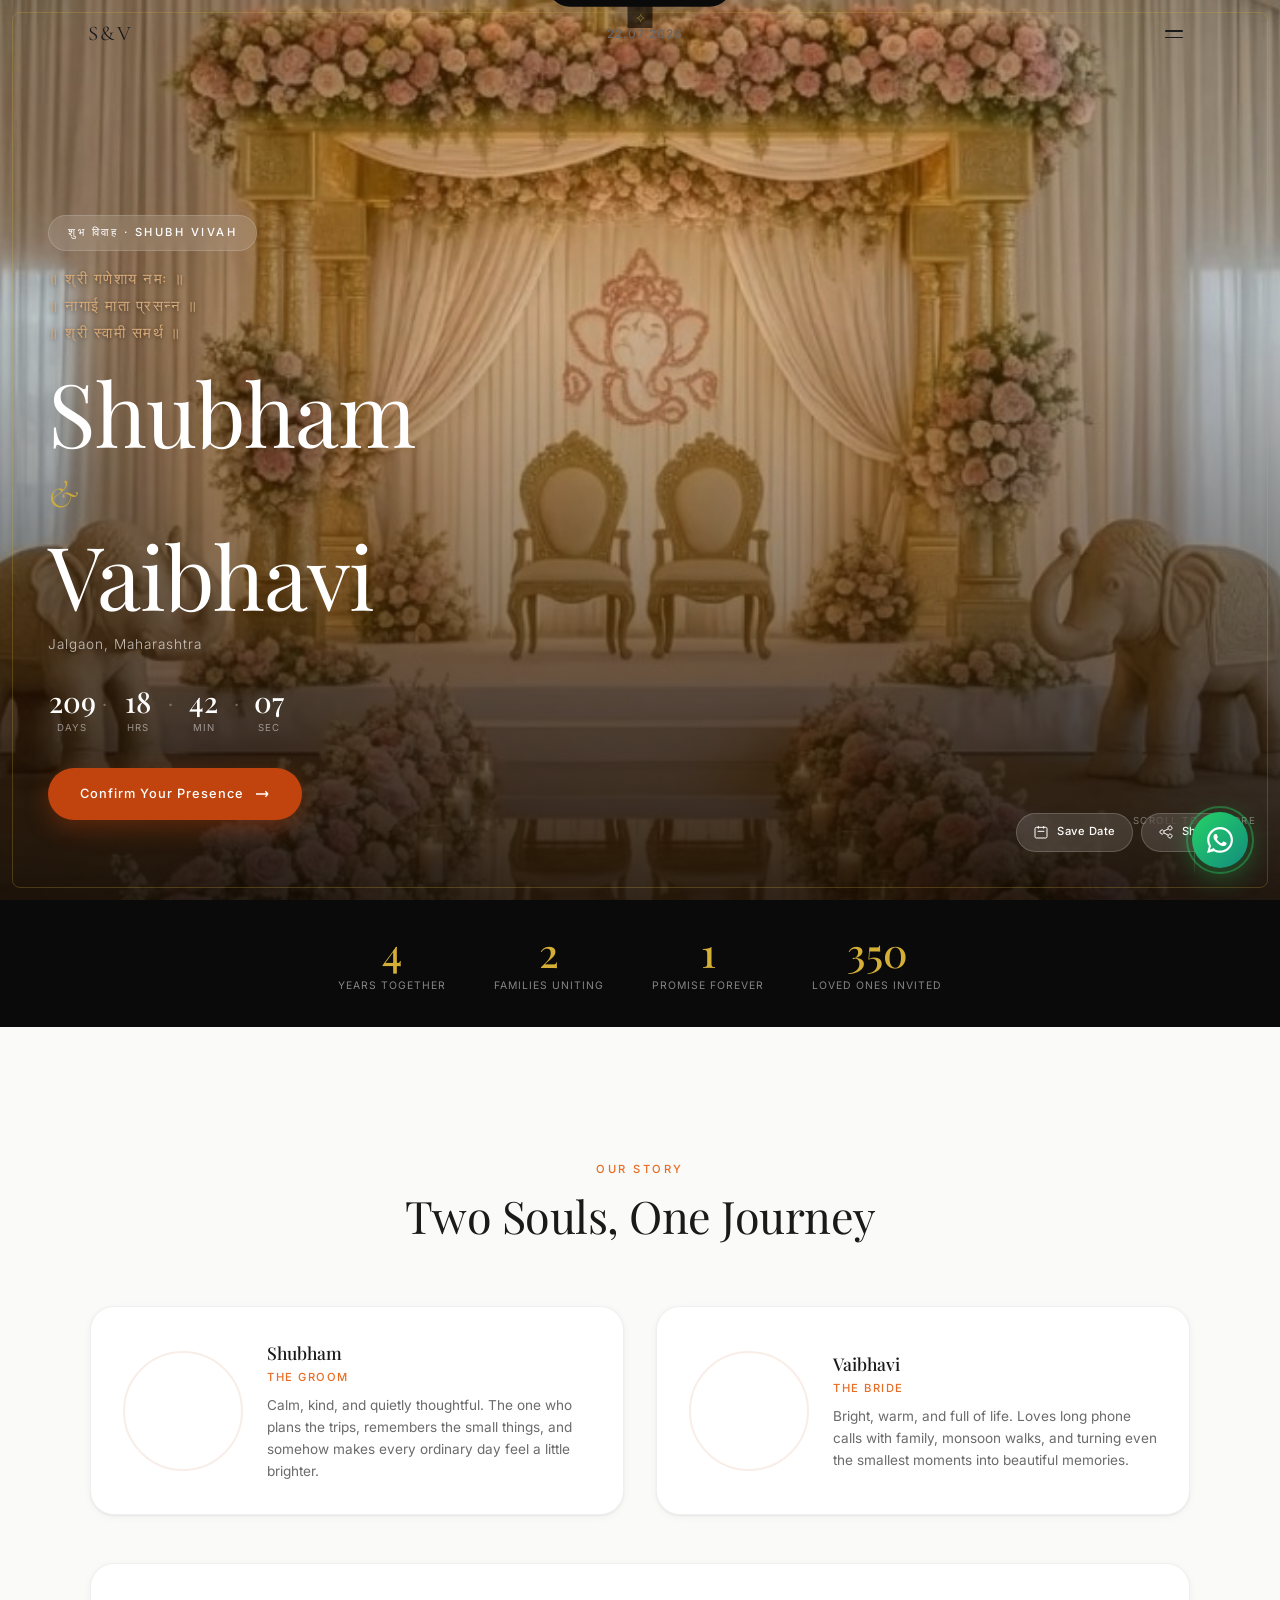
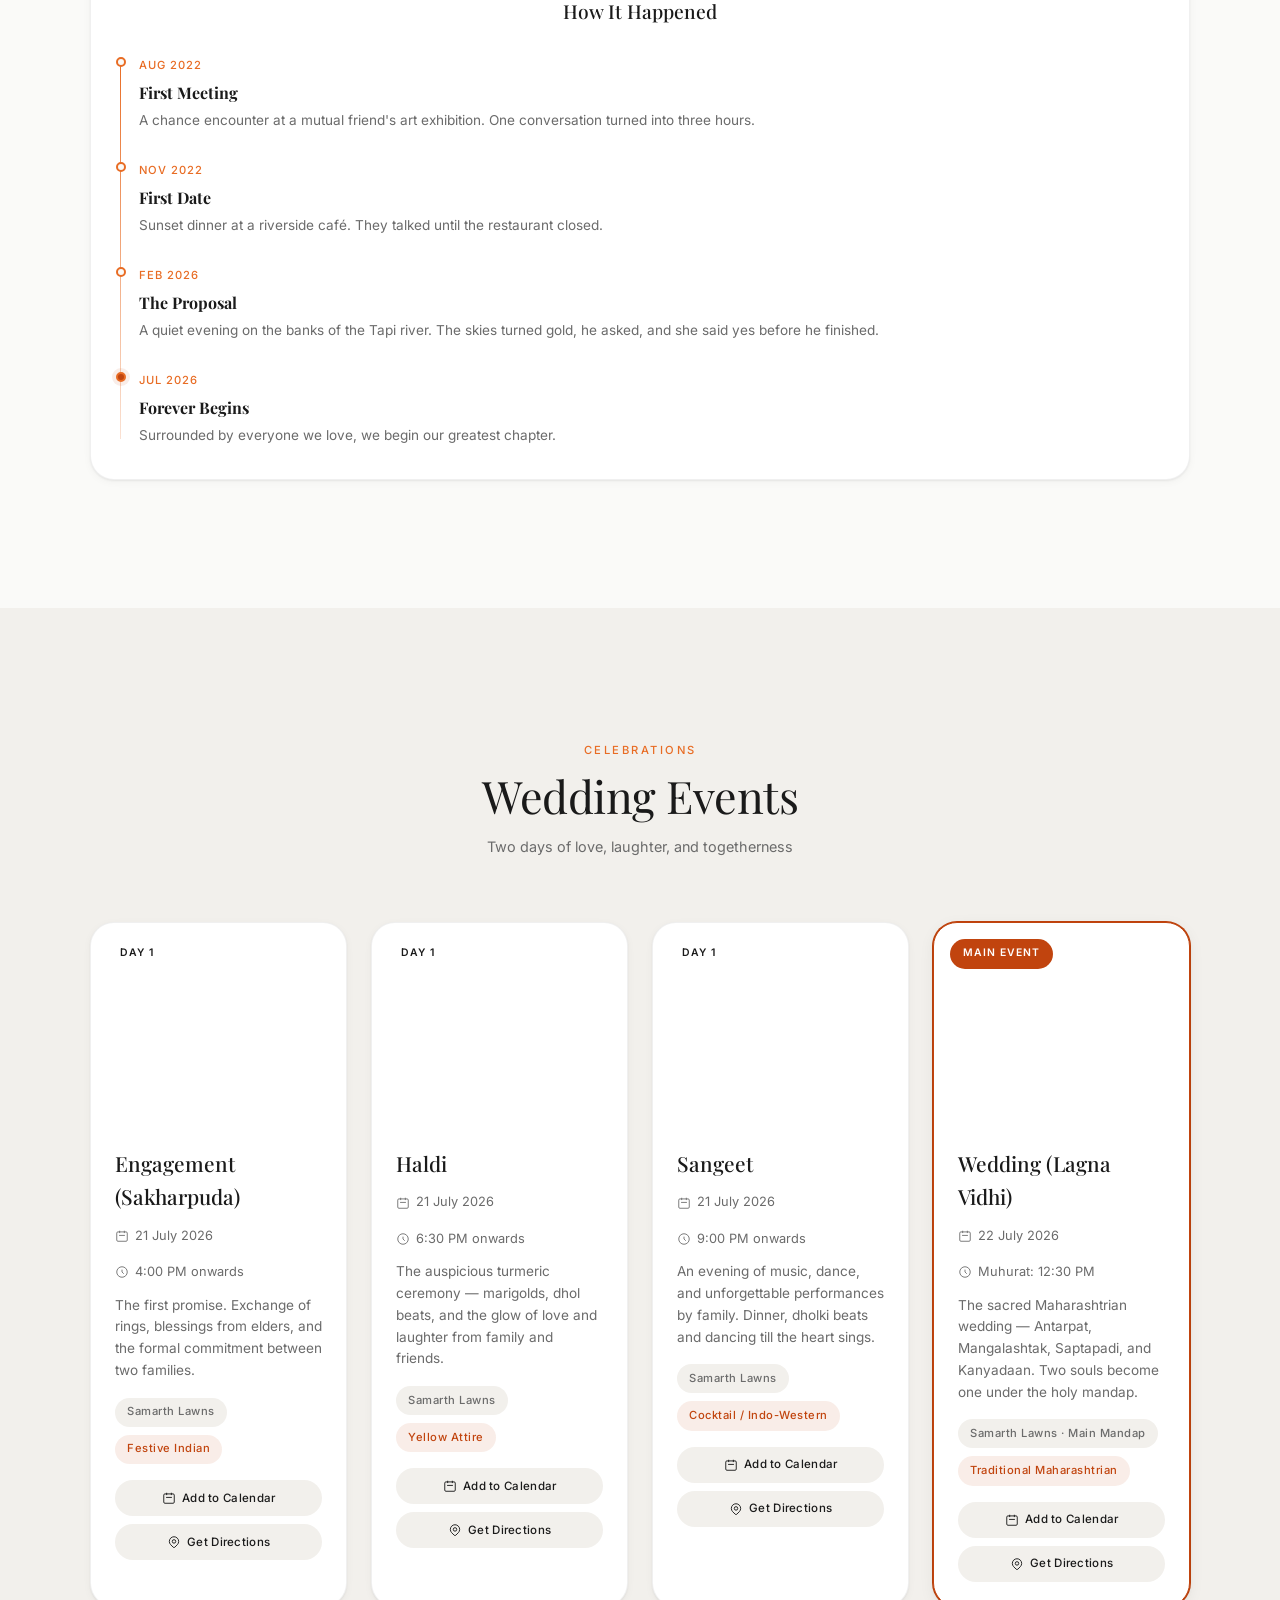
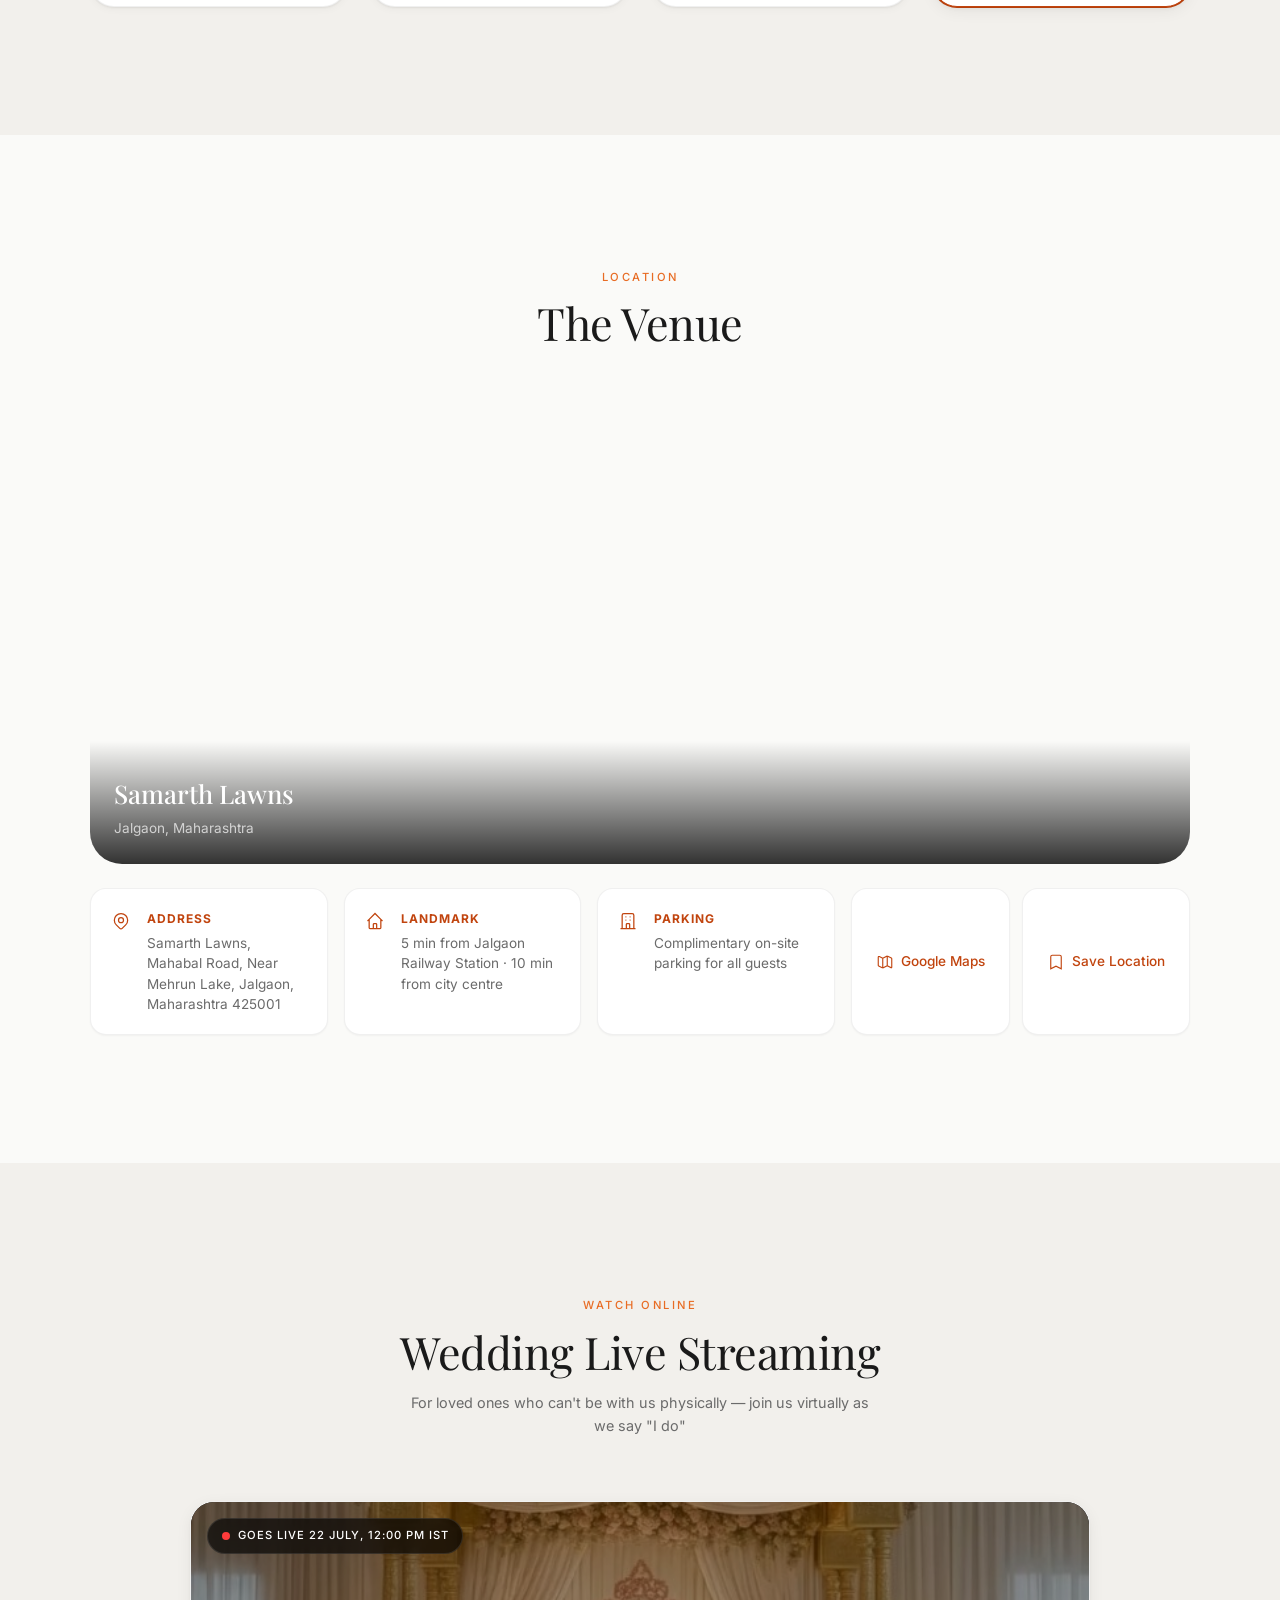
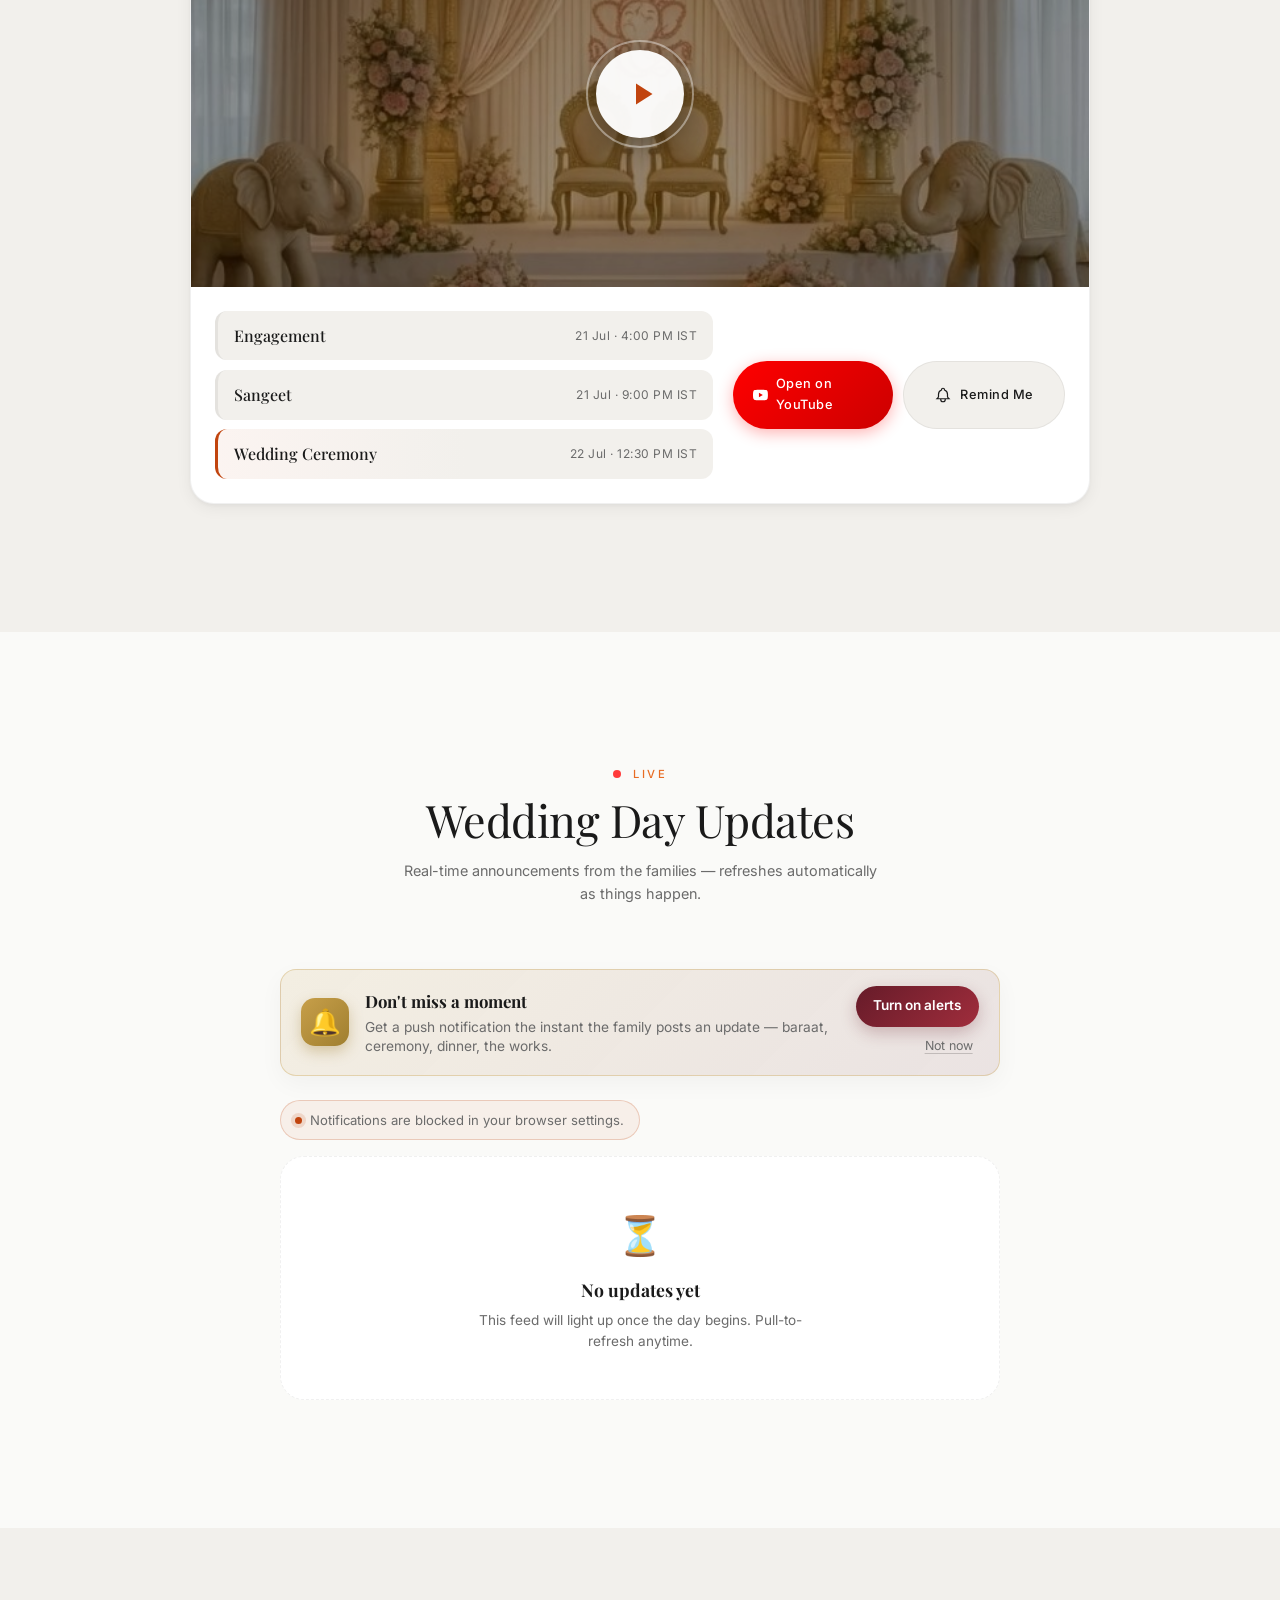
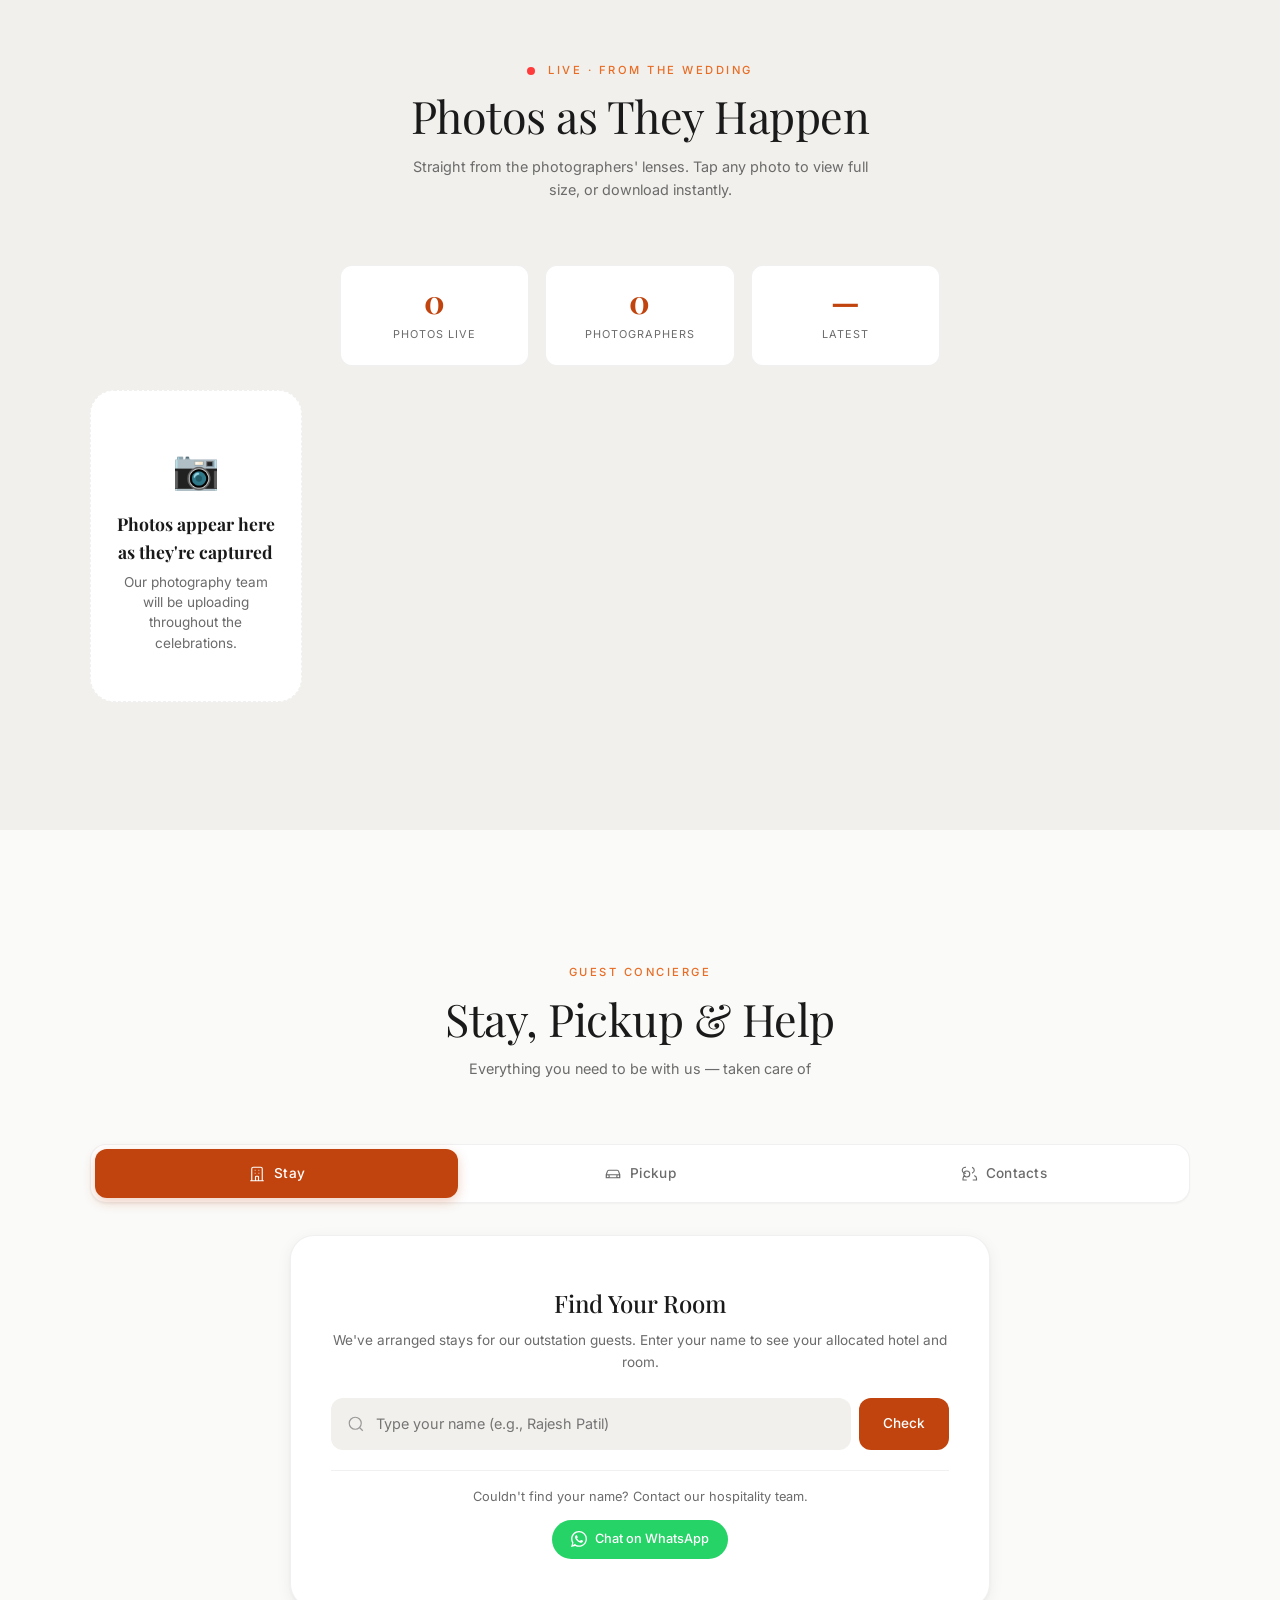
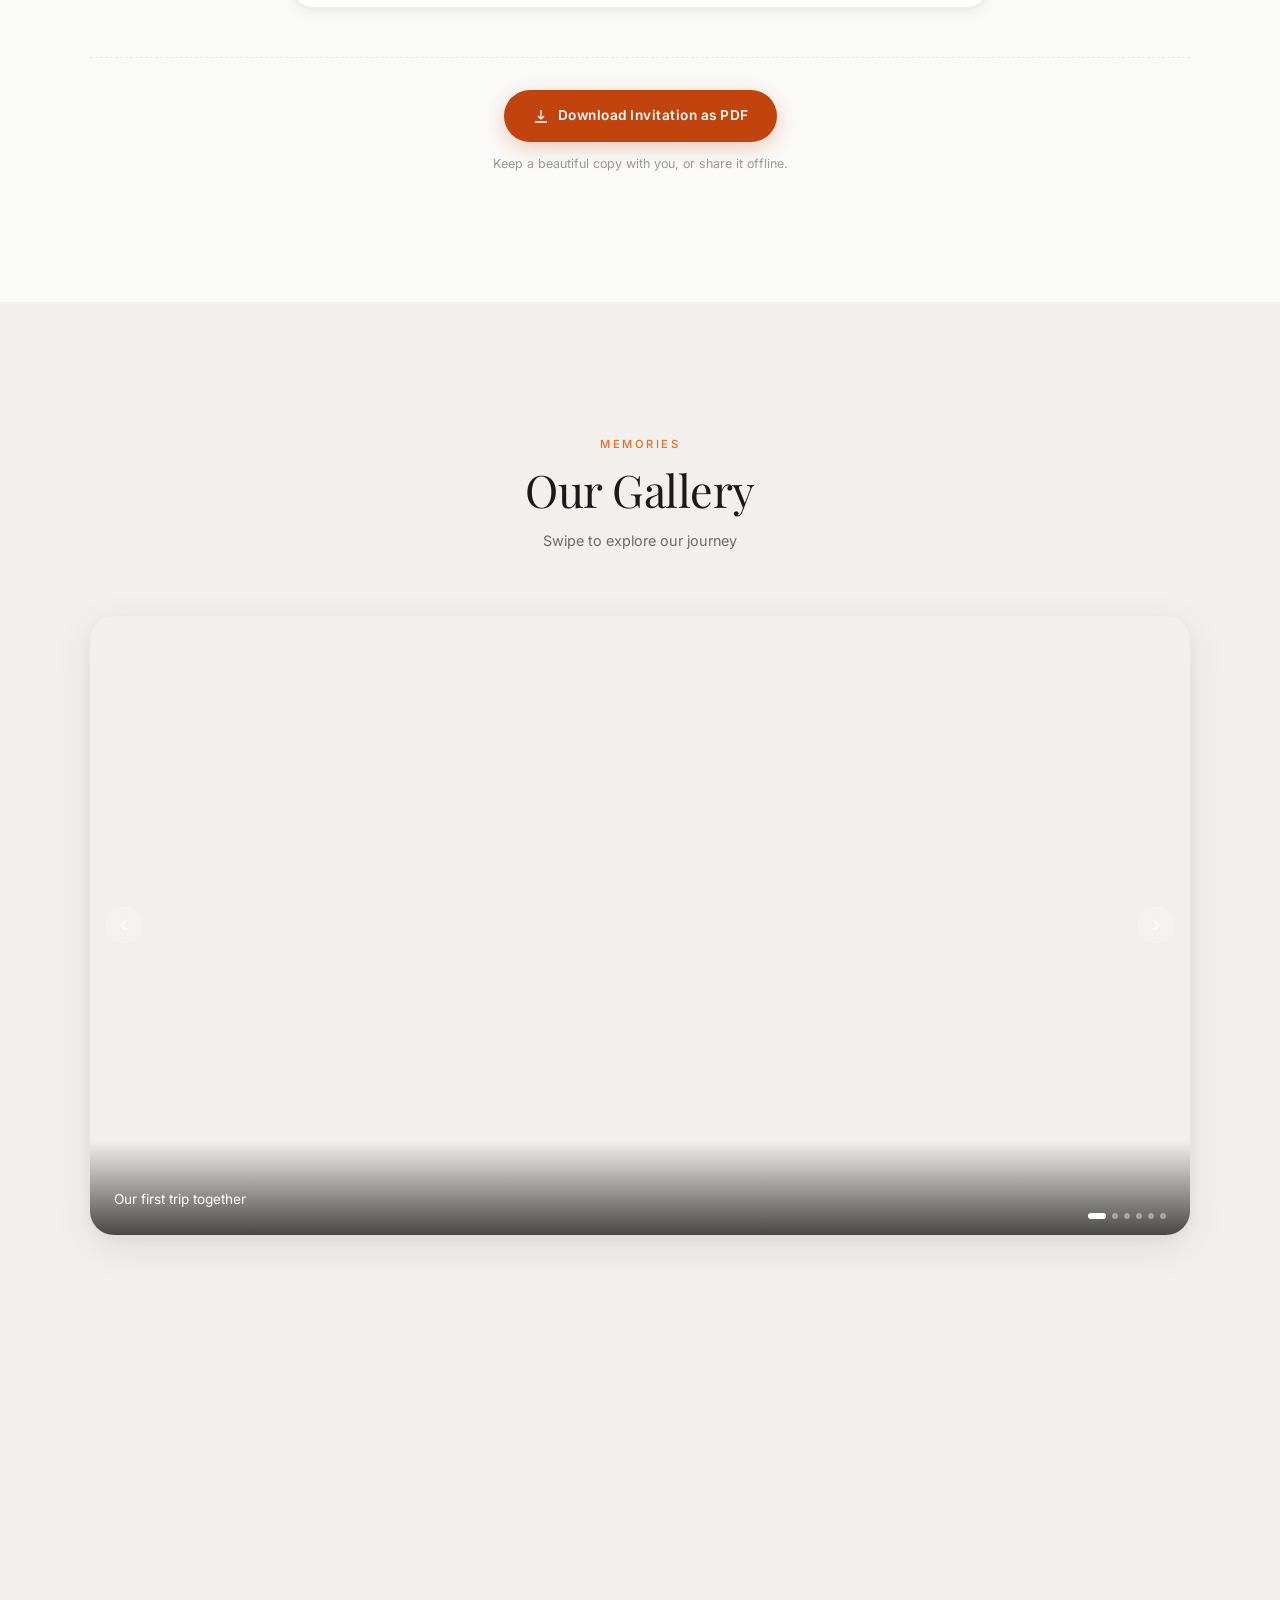
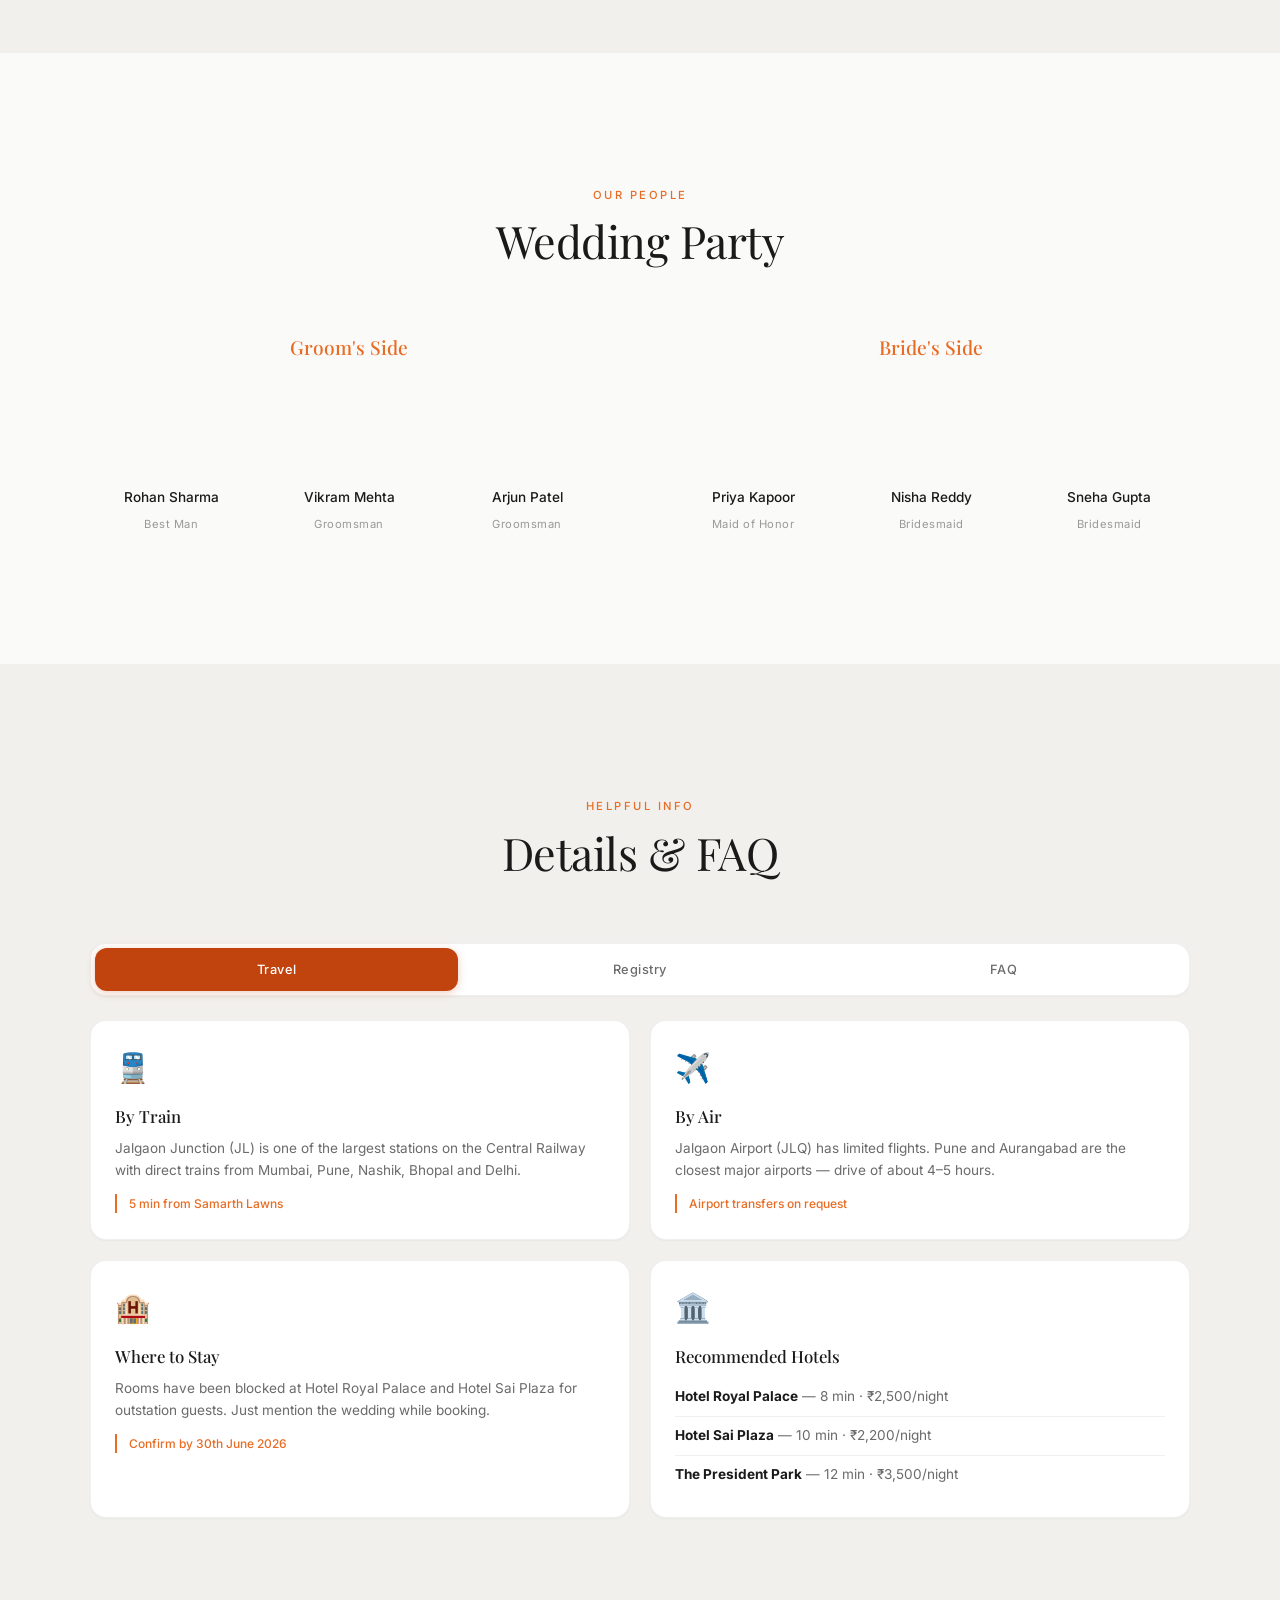
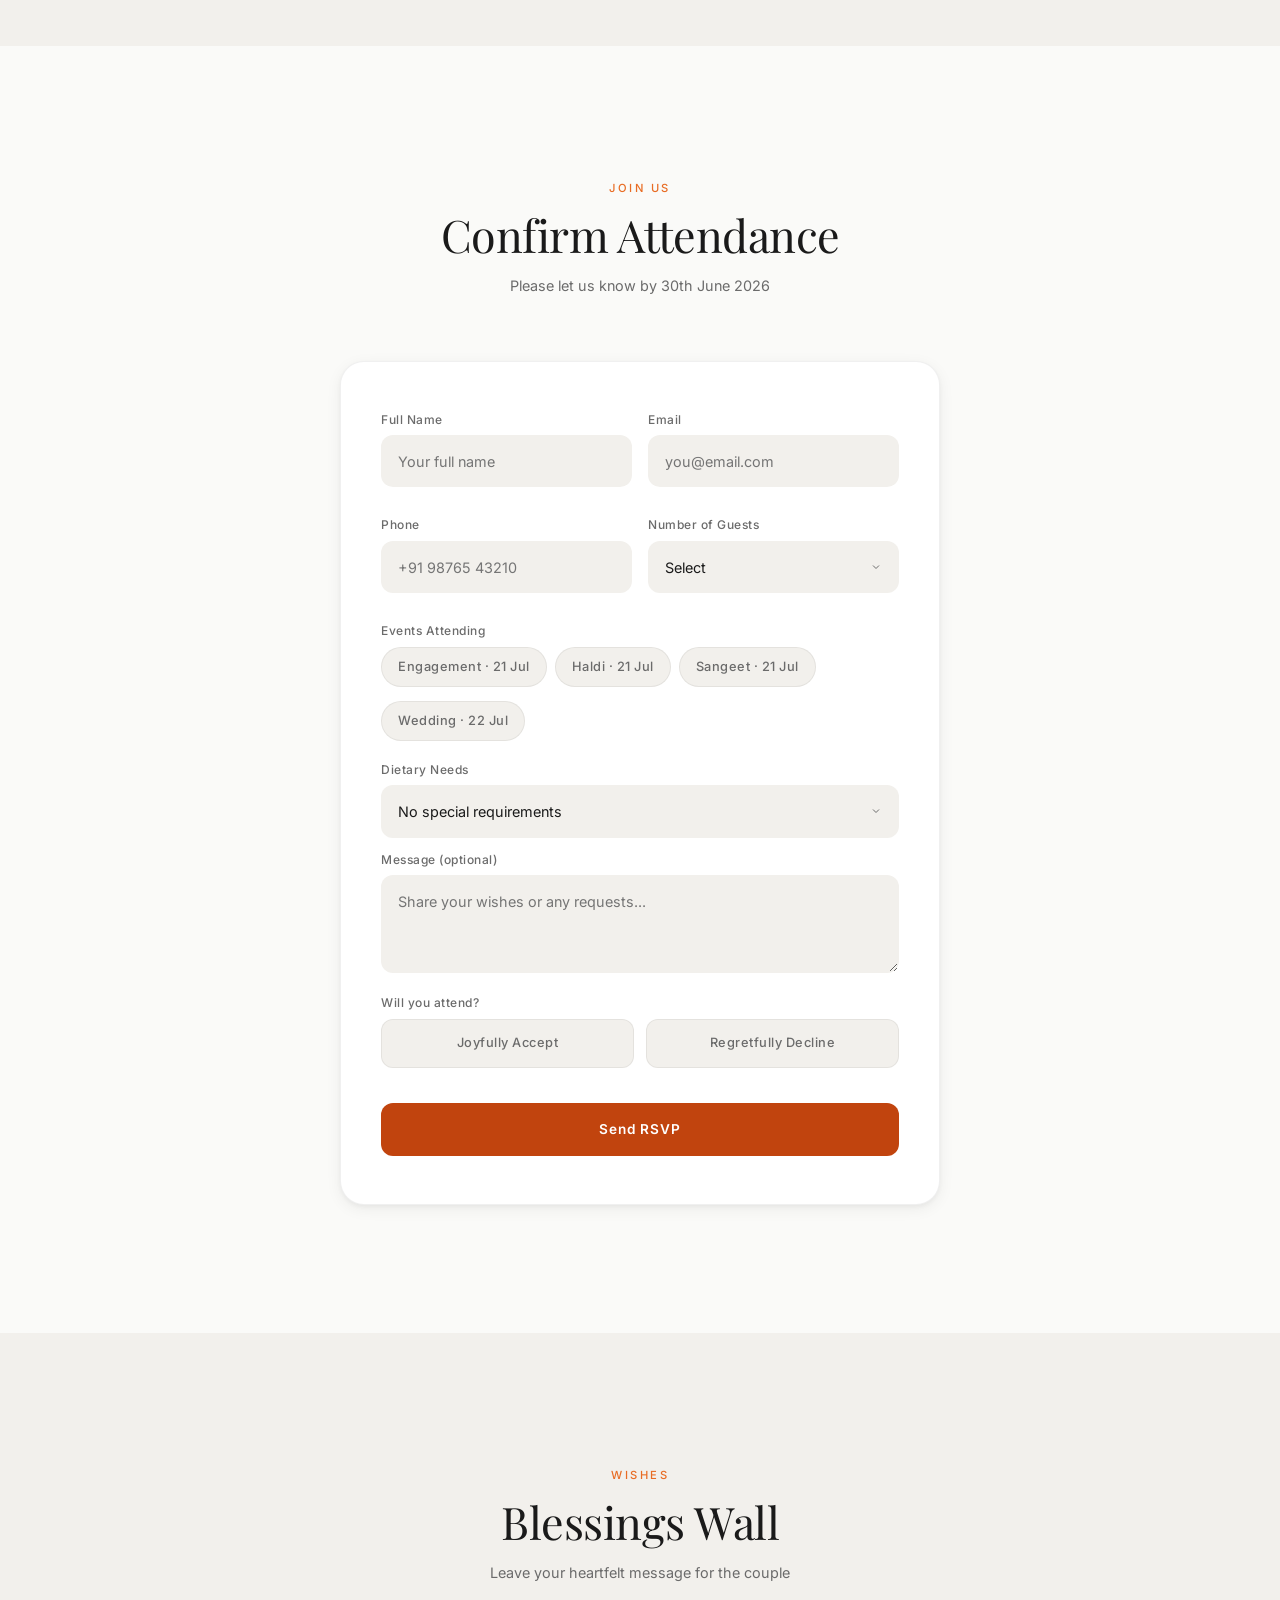
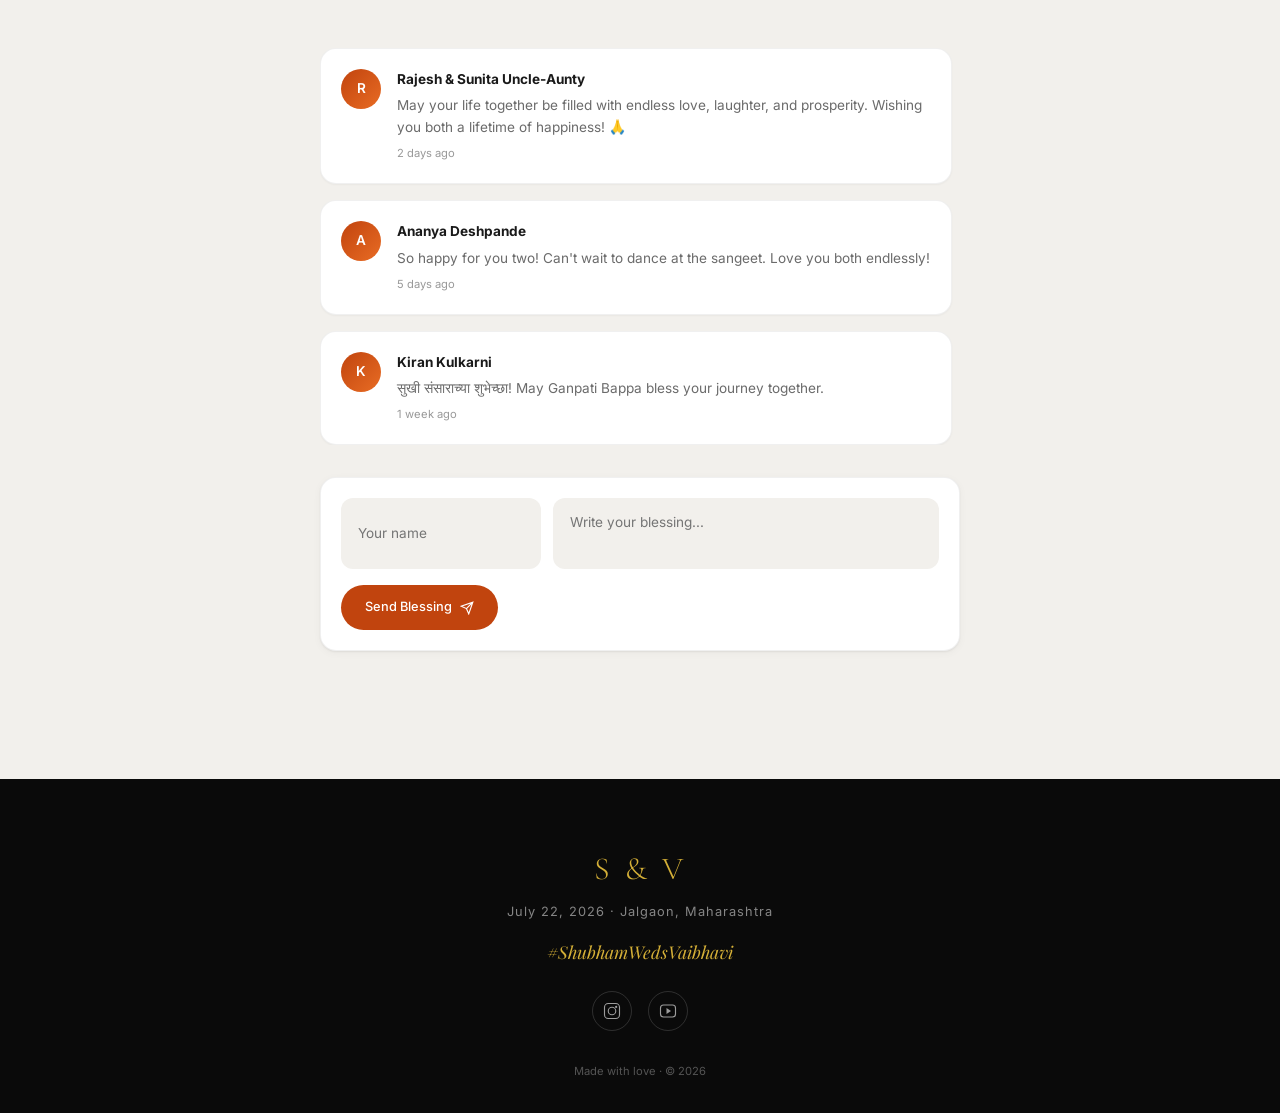
==== commit 3caf4fbd: "feat: live updates, photo gallery, push notifications, analytics Real-time layer (realtime.js): - nt" ====
--- a/index.html
+++ b/index.html
@@ -11,51 +11,35 @@
     <link rel="preconnect" href="https://fonts.gstatic.com" crossorigin>
     <link href="https://fonts.googleapis.com/css2?family=Playfair+Display:ital,wght@0,400;0,500;0,600;1,400;1,500&family=Inter:wght@200;300;400;500;600&family=Cormorant:ital,wght@0,300;0,400;0,500;1,300;1,400&display=swap" rel="stylesheet">
     <link rel="stylesheet" href="styles.css">
+
+    <!-- PWA -->
+    <link rel="manifest" href="manifest.json">
+    <link rel="icon" href="/icons/favicon-64.png" type="image/png">
+    <link rel="apple-touch-icon" href="/icons/apple-touch-icon.png">
+
     <script src="https://cdnjs.cloudflare.com/ajax/libs/jspdf/2.5.1/jspdf.umd.min.js" defer></script>
+    <script src="realtime.js" defer></script>
 </head>
 <body>
+
+    <!-- Live Updates Banner (sticky top, appears when new update is pushed) -->
+    <div class="live-banner" id="liveBanner" hidden role="status" aria-live="polite">
+        <span class="live-banner-pulse"></span>
+        <span class="live-banner-icon" id="liveBannerIcon">📣</span>
+        <div class="live-banner-body">
+            <strong id="liveBannerMsg">Update from the families</strong>
+            <span class="live-banner-meta" id="liveBannerMeta">just now</span>
+        </div>
+        <button class="live-banner-close" id="liveBannerClose" aria-label="Dismiss">
+            <svg viewBox="0 0 24 24" fill="none" stroke="currentColor" stroke-width="2"><path d="M6 18L18 6M6 6l12 12"/></svg>
+        </button>
+    </div>
 
     <!-- Loading Screen -->
     <div id="loader" aria-hidden="true">
         <div class="loader-inner">
             <div class="loader-ring"></div>
             <p class="loader-text">S & V</p>
-        </div>
-    </div>
-
-    <!-- Invitation Envelope Intro -->
-    <div id="invitationIntro" class="invite-intro" aria-hidden="true">
-        <div class="invite-stars" id="inviteStars"></div>
-        <div class="invite-wrap">
-            <div class="envelope" id="envelope">
-                <div class="envelope-back">
-                    <div class="invite-card">
-                        <span class="invite-ornament">۞</span>
-                        <p class="invite-blessing">॥ श्री गणेशाय नमः ॥</p>
-                        <p class="invite-line">With the blessings of our families</p>
-                        <h2 class="invite-names">Shubham <span>&amp;</span> Vaibhavi</h2>
-                        <p class="invite-line">request the pleasure of your company at the celebration of their union</p>
-                        <div class="invite-divider">
-                            <span></span><i>۞</i><span></span>
-                        </div>
-                        <p class="invite-date">22<sup>nd</sup> July, 2026</p>
-                        <p class="invite-venue">Samarth Lawns · Jalgaon, Maharashtra</p>
-                        <p class="invite-tap">Tap anywhere to enter</p>
-                    </div>
-                </div>
-                <div class="envelope-flap-shadow"></div>
-                <div class="envelope-front">
-                    <div class="envelope-pattern"></div>
-                    <div class="envelope-seal">
-                        <span class="seal-monogram">S<i>&amp;</i>V</span>
-                        <span class="seal-subtext">Shubh Vivah</span>
-                    </div>
-                </div>
-                <div class="envelope-flap" id="envelopeFlap">
-                    <div class="envelope-flap-inner"></div>
-                </div>
-            </div>
-            <p class="invite-instruction" id="inviteInstruction">Tap the seal to open your invitation</p>
         </div>
     </div>
 
@@ -77,8 +61,11 @@
             <svg viewBox="0 0 24 24" fill="none" stroke="currentColor" stroke-width="1.5"><path d="M19 21V5a2 2 0 00-2-2H7a2 2 0 00-2 2v16m14 0h2m-2 0h-5m-9 0H3m2 0h5"/></svg>
             <span>Stay</span>
         </a>
-        <a href="#livestream" class="bottom-nav-item" data-section="livestream">
-            <svg viewBox="0 0 24 24" fill="none" stroke="currentColor" stroke-width="1.5"><path d="M15 10l4.553-2.276A1 1 0 0121 8.618v6.764a1 1 0 01-1.447.894L15 14M5 18h8a2 2 0 002-2V8a2 2 0 00-2-2H5a2 2 0 00-2 2v8a2 2 0 002 2z"/></svg>
+        <a href="#live-updates" class="bottom-nav-item" data-section="live-updates" id="navLive">
+            <span class="nav-live-wrap">
+                <svg viewBox="0 0 24 24" fill="none" stroke="currentColor" stroke-width="1.5"><path d="M15 10l4.553-2.276A1 1 0 0121 8.618v6.764a1 1 0 01-1.447.894L15 14M5 18h8a2 2 0 002-2V8a2 2 0 00-2-2H5a2 2 0 00-2 2v8a2 2 0 002 2z"/></svg>
+                <span class="nav-live-badge" id="navLiveBadge" hidden></span>
+            </span>
             <span>Live</span>
         </a>
     </nav>
@@ -102,6 +89,8 @@
             <a href="#events" class="menu-link">Events</a>
             <a href="#venue" class="menu-link">Venue</a>
             <a href="#livestream" class="menu-link">Live Stream</a>
+            <a href="#live-updates" class="menu-link">Live Updates</a>
+            <a href="#live-gallery" class="menu-link">Live Photos</a>
             <a href="#concierge" class="menu-link">Stay &amp; Pickup</a>
             <a href="#gallery" class="menu-link">Gallery</a>
             <a href="#party" class="menu-link">Wedding Party</a>
@@ -506,6 +495,111 @@
                 </div>
             </div>
         </section>
+
+        <!-- Live Updates Feed (powered by admin broadcast) -->
+        <section id="live-updates" class="section">
+            <div class="container">
+                <header class="sec-header anim-up">
+                    <span class="sec-tag">
+                        <span class="live-tag-dot"></span> Live
+                    </span>
+                    <h2 class="sec-title">Wedding Day Updates</h2>
+                    <p class="sec-desc">Real-time announcements from the families — refreshes automatically as things happen.</p>
+                </header>
+
+                <div class="updates-wrap anim-up">
+
+                    <!-- Notification opt-in CTA: gets dismissed once enabled or denied -->
+                    <div class="notif-cta" id="notifCta" hidden>
+                        <div class="notif-cta-icon" aria-hidden="true">🔔</div>
+                        <div class="notif-cta-body">
+                            <strong>Don't miss a moment</strong>
+                            <p>Get a push notification the instant the family posts an update — baraat, ceremony, dinner, the works.</p>
+                        </div>
+                        <div class="notif-cta-actions">
+                            <button class="notif-cta-btn" id="notifEnableBtn" type="button">Turn on alerts</button>
+                            <button class="notif-cta-skip" id="notifSkipBtn" type="button" aria-label="Not now">Not now</button>
+                        </div>
+                    </div>
+
+                    <!-- Already enabled — gentle confirmation strip -->
+                    <div class="notif-state" id="notifState" hidden>
+                        <span class="notif-state-dot"></span>
+                        <span id="notifStateMsg">Alerts are on for this device</span>
+                    </div>
+
+                    <div class="updates-list" id="updatesList">
+                        <div class="updates-empty">
+                            <div class="updates-empty-icon">⏳</div>
+                            <strong>No updates yet</strong>
+                            <p>This feed will light up once the day begins. Pull-to-refresh anytime.</p>
+                        </div>
+                    </div>
+                </div>
+            </div>
+        </section>
+
+        <!-- Live Wedding Gallery (photographer uploads in real-time) -->
+        <section id="live-gallery" class="section section-alt">
+            <div class="container">
+                <header class="sec-header anim-up">
+                    <span class="sec-tag">
+                        <span class="live-tag-dot"></span> Live · From the Wedding
+                    </span>
+                    <h2 class="sec-title">Photos as They Happen</h2>
+                    <p class="sec-desc">Straight from the photographers' lenses. Tap any photo to view full size, or download instantly.</p>
+                </header>
+
+                <div class="live-gallery-stats anim-up">
+                    <div class="lg-stat">
+                        <strong id="lgCount">0</strong>
+                        <span>Photos Live</span>
+                    </div>
+                    <div class="lg-stat">
+                        <strong id="lgPhotographers">0</strong>
+                        <span>Photographers</span>
+                    </div>
+                    <div class="lg-stat">
+                        <strong id="lgLatest">—</strong>
+                        <span>Latest</span>
+                    </div>
+                </div>
+
+                <div class="live-gallery anim-up" id="liveGallery">
+                    <div class="lg-empty">
+                        <div class="lg-empty-icon">📷</div>
+                        <strong>Photos appear here as they're captured</strong>
+                        <p>Our photography team will be uploading throughout the celebrations.</p>
+                    </div>
+                </div>
+            </div>
+        </section>
+
+        <!-- Lightbox for live gallery -->
+        <div class="lightbox" id="lightbox" hidden aria-hidden="true">
+            <button class="lightbox-close" id="lightboxClose" aria-label="Close">
+                <svg viewBox="0 0 24 24" fill="none" stroke="currentColor" stroke-width="2"><path d="M6 18L18 6M6 6l12 12"/></svg>
+            </button>
+            <button class="lightbox-nav lightbox-prev" id="lightboxPrev" aria-label="Previous">
+                <svg viewBox="0 0 24 24" fill="none" stroke="currentColor" stroke-width="2"><path d="M15 18l-6-6 6-6"/></svg>
+            </button>
+            <button class="lightbox-nav lightbox-next" id="lightboxNext" aria-label="Next">
+                <svg viewBox="0 0 24 24" fill="none" stroke="currentColor" stroke-width="2"><path d="M9 18l6-6-6-6"/></svg>
+            </button>
+            <figure class="lightbox-stage">
+                <img id="lightboxImg" alt="">
+                <figcaption>
+                    <div>
+                        <strong id="lightboxCredit"></strong>
+                        <span id="lightboxCaption"></span>
+                    </div>
+                    <button class="lightbox-dl" id="lightboxDl">
+                        <svg viewBox="0 0 24 24" fill="none" stroke="currentColor" stroke-width="1.7"><path d="M12 4v12m0 0l-4-4m4 4l4-4M4 20h16"/></svg>
+                        Download
+                    </button>
+                </figcaption>
+            </figure>
+        </div>
 
         <!-- Concierge (Stay + Pickup + Contacts) -->
         <section id="concierge" class="section">
@@ -1161,6 +1255,6 @@
         </div>
     </footer>
 
-    <script src="script.js"></script>
+    <script src="script.js" defer></script>
 </body>
 </html>
--- a/styles.css
+++ b/styles.css
@@ -2566,10 +2566,630 @@
     .invite-dl-btn:hover { transform: translateY(-2px); box-shadow: 0 10px 28px rgba(193,68,14,0.35); }
 }
 
+/* =========================================================
+   LIVE UPDATES BANNER (sticky top)
+   ========================================================= */
+.live-banner {
+    position: fixed;
+    top: calc(56px + env(safe-area-inset-top, 0px));
+    left: 50%;
+    transform: translateX(-50%) translateY(-100px);
+    z-index: 880;
+    width: calc(100% - 1.5rem);
+    max-width: 540px;
+    display: flex;
+    align-items: center;
+    gap: 0.75rem;
+    padding: 0.85rem 1rem;
+    background: rgba(15,13,18,0.92);
+    backdrop-filter: blur(20px);
+    color: #fff;
+    border-radius: 16px;
+    border: 1px solid rgba(212,175,55,0.3);
+    box-shadow: 0 10px 36px rgba(0,0,0,0.4), 0 0 0 1px rgba(0,0,0,0.05);
+    transition: transform 0.5s cubic-bezier(0.34, 1.56, 0.64, 1), opacity 0.4s ease;
+    opacity: 0;
+    pointer-events: none;
+}
+.live-banner.show {
+    transform: translateX(-50%) translateY(0);
+    opacity: 1;
+    pointer-events: all;
+}
+.live-banner-pulse {
+    position: relative;
+    width: 8px; height: 8px;
+    border-radius: 50%;
+    background: #ff3b3b;
+    flex-shrink: 0;
+}
+.live-banner-pulse::before {
+    content: '';
+    position: absolute;
+    inset: -4px;
+    border-radius: 50%;
+    background: rgba(255,59,59,0.4);
+    animation: bannerPulse 1.6s ease infinite;
+}
+@keyframes bannerPulse {
+    0%   { transform: scale(0.8); opacity: 0.7; }
+    100% { transform: scale(2.2); opacity: 0; }
+}
+.live-banner-icon { font-size: 1.4rem; flex-shrink: 0; }
+.live-banner-body { flex: 1; min-width: 0; }
+.live-banner-body strong {
+    display: block;
+    font-size: 0.86rem;
+    font-weight: 500;
+    line-height: 1.4;
+    color: #f4ead4;
+    overflow: hidden;
+    display: -webkit-box;
+    -webkit-line-clamp: 2;
+    -webkit-box-orient: vertical;
+}
+.live-banner-meta {
+    font-size: 0.68rem;
+    color: rgba(244,234,212,0.55);
+    letter-spacing: 0.5px;
+}
+.live-banner-close {
+    width: 30px; height: 30px;
+    border-radius: 50%;
+    background: rgba(255,255,255,0.08);
+    color: #fff;
+    display: flex;
+    align-items: center;
+    justify-content: center;
+    flex-shrink: 0;
+    transition: background 0.2s;
+}
+.live-banner-close:hover { background: rgba(255,255,255,0.15); }
+.live-banner-close svg { width: 14px; height: 14px; }
+
+.live-banner[data-sev="urgent"]  { border-color: rgba(193,68,14,0.6); box-shadow: 0 10px 36px rgba(193,68,14,0.35); }
+.live-banner[data-sev="warning"] { border-color: rgba(196,112,0,0.5); }
+.live-banner[data-sev="success"] { border-color: rgba(30,122,77,0.5); }
+.live-banner[data-sev="urgent"] .live-banner-pulse { background: #c1440e; }
+.live-banner[data-sev="urgent"] .live-banner-pulse::before { background: rgba(193,68,14,0.45); }
+
+/* =========================================================
+   LIVE UPDATES SECTION
+   ========================================================= */
+.live-tag-dot {
+    display: inline-block;
+    width: 8px; height: 8px;
+    border-radius: 50%;
+    background: #ff3b3b;
+    margin-right: 0.45rem;
+    box-shadow: 0 0 0 0 rgba(255,59,59,0.6);
+    animation: pulseDot 1.5s ease infinite;
+    vertical-align: middle;
+}
+.updates-wrap {
+    max-width: 720px;
+    margin: 0 auto;
+}
+.updates-list {
+    display: flex;
+    flex-direction: column;
+    gap: 0.65rem;
+}
+.update-item {
+    display: grid;
+    grid-template-columns: auto 1fr;
+    gap: 0.85rem;
+    align-items: start;
+    padding: 1rem 1.1rem;
+    background: var(--c-surface);
+    border: 1px solid var(--c-border);
+    border-radius: var(--r-md);
+    box-shadow: var(--shadow-xs);
+    position: relative;
+    overflow: hidden;
+    animation: updateIn 0.4s var(--ease-spring);
+}
+@keyframes updateIn {
+    from { opacity: 0; transform: translateY(-8px) scale(0.98); }
+    to   { opacity: 1; transform: translateY(0) scale(1); }
+}
+.update-item::before {
+    content: '';
+    position: absolute;
+    left: 0; top: 0; bottom: 0;
+    width: 3px;
+    background: var(--c-text-tertiary);
+}
+.update-item[data-sev="success"]::before { background: #1e7a4d; }
+.update-item[data-sev="warning"]::before { background: #c47000; }
+.update-item[data-sev="urgent"]::before  { background: var(--c-accent); }
+.update-item.is-new {
+    background: linear-gradient(135deg, rgba(212,175,55,0.12), var(--c-surface) 60%);
+    box-shadow: 0 6px 20px rgba(212,175,55,0.18);
+}
+.update-item.is-new .update-time::after {
+    content: 'NEW';
+    margin-left: 0.5rem;
+    font-size: 0.6rem;
+    font-weight: 700;
+    letter-spacing: 1px;
+    background: var(--c-accent);
+    color: #fff;
+    padding: 0.1rem 0.4rem;
+    border-radius: 4px;
+}
+
+.update-icon {
+    width: 44px; height: 44px;
+    border-radius: 12px;
+    background: var(--c-accent-light);
+    color: var(--c-accent);
+    display: flex;
+    align-items: center;
+    justify-content: center;
+    font-size: 1.3rem;
+    flex-shrink: 0;
+}
+.update-item[data-sev="success"] .update-icon { background: rgba(30,122,77,0.1); color: #1e7a4d; }
+.update-item[data-sev="warning"] .update-icon { background: rgba(196,112,0,0.1); color: #c47000; }
+.update-item[data-sev="urgent"]  .update-icon { background: rgba(193,68,14,0.1); color: var(--c-accent); }
+
+.update-body p {
+    font-size: 0.92rem;
+    color: var(--c-text);
+    line-height: 1.5;
+    margin-bottom: 0.35rem;
+    font-weight: 500;
+}
+.update-time {
+    font-size: 0.72rem;
+    color: var(--c-text-tertiary);
+    letter-spacing: 0.4px;
+}
+.update-author {
+    font-size: 0.72rem;
+    color: var(--c-text-secondary);
+    margin-left: 0.5rem;
+}
+
+.updates-empty, .lg-empty {
+    text-align: center;
+    padding: 3rem 1.5rem;
+    background: var(--c-surface);
+    border: 1px dashed var(--c-border);
+    border-radius: var(--r-lg);
+}
+.updates-empty-icon, .lg-empty-icon {
+    font-size: 2.4rem;
+    margin-bottom: 0.6rem;
+}
+.updates-empty strong, .lg-empty strong {
+    display: block;
+    font-family: var(--font-serif);
+    font-size: 1.1rem;
+    color: var(--c-text);
+    margin-bottom: 0.35rem;
+}
+.updates-empty p, .lg-empty p {
+    font-size: 0.85rem;
+    color: var(--c-text-secondary);
+    max-width: 360px;
+    margin: 0 auto;
+    line-height: 1.5;
+}
+
+/* =========================================================
+   LIVE GALLERY
+   ========================================================= */
+.live-gallery-stats {
+    display: grid;
+    grid-template-columns: repeat(3, 1fr);
+    gap: 0.6rem;
+    margin-bottom: 1.5rem;
+    max-width: 600px;
+    margin-left: auto;
+    margin-right: auto;
+}
+.lg-stat {
+    background: var(--c-surface);
+    border: 1px solid var(--c-border);
+    border-radius: var(--r-sm);
+    padding: 0.85rem 0.6rem;
+    text-align: center;
+}
+.lg-stat strong {
+    display: block;
+    font-family: var(--font-serif);
+    font-size: 1.5rem;
+    color: var(--c-accent);
+    margin-bottom: 0.15rem;
+    line-height: 1;
+}
+.lg-stat span {
+    font-size: 0.68rem;
+    color: var(--c-text-secondary);
+    letter-spacing: 1px;
+    text-transform: uppercase;
+}
+
+.live-gallery {
+    display: grid;
+    grid-template-columns: repeat(2, 1fr);
+    gap: 0.5rem;
+}
+.lg-tile {
+    aspect-ratio: 1;
+    position: relative;
+    border-radius: var(--r-sm);
+    overflow: hidden;
+    cursor: zoom-in;
+    background: var(--c-bg-alt);
+    -webkit-tap-highlight-color: transparent;
+    animation: lgIn 0.4s var(--ease-spring);
+    box-shadow: var(--shadow-xs);
+}
+@keyframes lgIn {
+    from { opacity: 0; transform: scale(0.92); }
+    to   { opacity: 1; transform: scale(1); }
+}
+.lg-tile img {
+    width: 100%; height: 100%;
+    object-fit: cover;
+    transition: transform 0.5s var(--ease);
+}
+.lg-tile:hover img { transform: scale(1.07); }
+.lg-tile-overlay {
+    position: absolute;
+    inset: 0;
+    background: linear-gradient(to top, rgba(0,0,0,0.7) 0%, transparent 50%);
+    padding: 0.6rem;
+    display: flex;
+    flex-direction: column;
+    justify-content: flex-end;
+    color: #fff;
+    opacity: 0;
+    transition: opacity 0.25s ease;
+}
+.lg-tile:hover .lg-tile-overlay,
+.lg-tile:focus .lg-tile-overlay { opacity: 1; }
+.lg-tile-overlay strong {
+    display: block;
+    font-size: 0.72rem;
+    font-weight: 500;
+    margin-bottom: 0.1rem;
+}
+.lg-tile-overlay span {
+    font-size: 0.65rem;
+    opacity: 0.85;
+}
+.lg-tile-badge {
+    position: absolute;
+    top: 0.4rem;
+    right: 0.4rem;
+    background: rgba(193,68,14,0.92);
+    color: #fff;
+    font-size: 0.55rem;
+    font-weight: 700;
+    letter-spacing: 1px;
+    padding: 0.18rem 0.4rem;
+    border-radius: 50px;
+    opacity: 0;
+    transform: scale(0.7);
+    transition: all 0.3s var(--ease-spring);
+}
+.lg-tile.is-new .lg-tile-badge { opacity: 1; transform: scale(1); }
+.lg-tile.is-new::after {
+    content: '';
+    position: absolute;
+    inset: 0;
+    border-radius: inherit;
+    box-shadow: 0 0 0 0 rgba(193,68,14,0.6);
+    animation: tilePulse 2s ease 3;
+    pointer-events: none;
+}
+@keyframes tilePulse {
+    0%   { box-shadow: 0 0 0 0 rgba(193,68,14,0.5); }
+    100% { box-shadow: 0 0 0 12px rgba(193,68,14,0); }
+}
+
+/* Mobile: always show overlay */
+@media (hover: none) {
+    .lg-tile-overlay { opacity: 1; background: linear-gradient(to top, rgba(0,0,0,0.55) 0%, transparent 40%); }
+}
+
+/* =========================================================
+   LIGHTBOX
+   ========================================================= */
+.lightbox {
+    position: fixed;
+    inset: 0;
+    background: rgba(8,7,6,0.95);
+    z-index: 9000;
+    display: flex;
+    align-items: center;
+    justify-content: center;
+    opacity: 0;
+    pointer-events: none;
+    transition: opacity 0.3s ease;
+    padding: 0.75rem;
+}
+.lightbox[aria-hidden="false"] {
+    opacity: 1;
+    pointer-events: all;
+}
+.lightbox-close, .lightbox-nav, .lightbox-dl {
+    -webkit-tap-highlight-color: transparent;
+}
+.lightbox-close {
+    position: absolute;
+    top: calc(env(safe-area-inset-top, 0px) + 0.75rem);
+    right: 0.75rem;
+    width: 44px; height: 44px;
+    border-radius: 50%;
+    background: rgba(255,255,255,0.08);
+    color: #fff;
+    backdrop-filter: blur(12px);
+    display: flex;
+    align-items: center;
+    justify-content: center;
+    transition: background 0.2s;
+}
+.lightbox-close:hover { background: rgba(255,255,255,0.15); }
+.lightbox-close svg { width: 20px; height: 20px; }
+
+.lightbox-nav {
+    position: absolute;
+    top: 50%;
+    transform: translateY(-50%);
+    width: 44px; height: 44px;
+    border-radius: 50%;
+    background: rgba(255,255,255,0.08);
+    backdrop-filter: blur(12px);
+    color: #fff;
+    display: flex;
+    align-items: center;
+    justify-content: center;
+    transition: all 0.2s;
+}
+.lightbox-prev { left: 0.75rem; }
+.lightbox-next { right: 0.75rem; }
+.lightbox-nav:hover { background: rgba(255,255,255,0.15); }
+.lightbox-nav:active { transform: translateY(-50%) scale(0.92); }
+.lightbox-nav svg { width: 22px; height: 22px; }
+
+.lightbox-stage {
+    width: 100%;
+    max-width: 1100px;
+    max-height: 100%;
+    display: flex;
+    flex-direction: column;
+    align-items: center;
+    gap: 0.85rem;
+}
+.lightbox-stage img {
+    max-width: 100%;
+    max-height: 75vh;
+    object-fit: contain;
+    border-radius: var(--r-md);
+    box-shadow: 0 20px 80px rgba(0,0,0,0.5);
+    animation: lbIn 0.4s var(--ease-spring);
+}
+@keyframes lbIn {
+    from { opacity: 0; transform: scale(0.94); }
+    to   { opacity: 1; transform: scale(1); }
+}
+.lightbox-stage figcaption {
+    width: 100%;
+    max-width: 700px;
+    display: flex;
+    justify-content: space-between;
+    align-items: center;
+    gap: 1rem;
+    color: #fff;
+    padding: 0 0.5rem;
+}
+.lightbox-stage figcaption strong {
+    display: block;
+    font-family: var(--font-serif);
+    font-size: 1rem;
+    margin-bottom: 0.1rem;
+}
+.lightbox-stage figcaption span {
+    display: block;
+    font-size: 0.78rem;
+    color: rgba(255,255,255,0.65);
+    line-height: 1.4;
+}
+.lightbox-dl {
+    display: inline-flex;
+    align-items: center;
+    gap: 0.4rem;
+    padding: 0.65rem 1.1rem;
+    background: var(--c-accent);
+    color: #fff;
+    border-radius: 50px;
+    font-size: 0.8rem;
+    font-weight: 500;
+    transition: all 0.2s;
+    flex-shrink: 0;
+    box-shadow: 0 6px 22px rgba(193,68,14,0.35);
+}
+.lightbox-dl svg { width: 16px; height: 16px; }
+.lightbox-dl:hover { transform: translateY(-1px); box-shadow: 0 8px 26px rgba(193,68,14,0.45); }
+.lightbox-dl:active { transform: scale(0.96); }
+
+/* =========================================================
+   BOTTOM NAV LIVE BADGE
+   ========================================================= */
+.nav-live-wrap { position: relative; display: inline-flex; }
+.nav-live-badge {
+    position: absolute;
+    top: -3px;
+    right: -6px;
+    min-width: 14px;
+    height: 14px;
+    padding: 0 4px;
+    border-radius: 7px;
+    background: var(--c-accent);
+    color: #fff;
+    font-size: 0.55rem;
+    font-weight: 700;
+    display: inline-flex;
+    align-items: center;
+    justify-content: center;
+    box-shadow: 0 2px 6px rgba(193,68,14,0.4);
+    animation: badgePop 0.4s var(--ease-spring);
+}
+@keyframes badgePop {
+    from { transform: scale(0); }
+    to   { transform: scale(1); }
+}
+
+/* Responsive */
+@media (min-width: 640px) {
+    .live-gallery { grid-template-columns: repeat(3, 1fr); gap: 0.65rem; }
+}
+@media (min-width: 768px) {
+    .live-banner { top: calc(72px + env(safe-area-inset-top, 0px)); }
+    .live-gallery { grid-template-columns: repeat(4, 1fr); }
+    .live-gallery-stats { gap: 1rem; }
+    .lg-stat { padding: 1.2rem 1rem; }
+    .lg-stat strong { font-size: 2rem; }
+}
+@media (min-width: 1024px) {
+    .live-gallery { grid-template-columns: repeat(5, 1fr); }
+}
+
+/* ===== Notification opt-in CTA ===== */
+.notif-cta {
+    display: flex;
+    align-items: center;
+    gap: 1rem;
+    padding: 1rem 1.25rem;
+    margin-bottom: 1.5rem;
+    background: linear-gradient(135deg, rgba(199, 159, 73, 0.12), rgba(102, 27, 41, 0.10));
+    border: 1px solid rgba(199, 159, 73, 0.35);
+    border-radius: 16px;
+    box-shadow: 0 8px 24px rgba(0, 0, 0, 0.04);
+    animation: notifSlideIn 0.5s cubic-bezier(0.2, 0.8, 0.2, 1);
+}
+@keyframes notifSlideIn {
+    from { opacity: 0; transform: translateY(-8px); }
+    to   { opacity: 1; transform: translateY(0); }
+}
+.notif-cta-icon {
+    flex: 0 0 auto;
+    width: 48px; height: 48px;
+    display: grid; place-items: center;
+    font-size: 1.6rem;
+    background: linear-gradient(135deg, #c79f49, #a07f30);
+    border-radius: 14px;
+    color: #fff;
+    box-shadow: 0 6px 14px rgba(160, 127, 48, 0.35);
+    animation: notifPulse 2.4s ease-in-out infinite;
+}
+@keyframes notifPulse {
+    0%, 100% { transform: scale(1); }
+    50%      { transform: scale(1.06); }
+}
+.notif-cta-body {
+    flex: 1 1 auto;
+    min-width: 0;
+}
+.notif-cta-body strong {
+    display: block;
+    font-family: 'Playfair Display', serif;
+    font-size: 1.05rem;
+    color: var(--c-text);
+    margin-bottom: 0.15rem;
+}
+.notif-cta-body p {
+    margin: 0;
+    font-size: 0.86rem;
+    color: var(--c-text-secondary);
+    line-height: 1.4;
+}
+.notif-cta-actions {
+    flex: 0 0 auto;
+    display: flex;
+    flex-direction: column;
+    gap: 0.45rem;
+    align-items: flex-end;
+}
+.notif-cta-btn {
+    border: none;
+    background: linear-gradient(135deg, #661b29, #a02d3c);
+    color: #fff;
+    font-weight: 600;
+    font-size: 0.85rem;
+    padding: 0.6rem 1.1rem;
+    border-radius: 999px;
+    cursor: pointer;
+    box-shadow: 0 6px 16px rgba(102, 27, 41, 0.25);
+    transition: transform 0.18s ease, box-shadow 0.18s ease;
+    white-space: nowrap;
+}
+.notif-cta-btn:hover  { transform: translateY(-1px); box-shadow: 0 10px 20px rgba(102, 27, 41, 0.30); }
+.notif-cta-btn:active { transform: translateY(0); }
+.notif-cta-btn:disabled { opacity: 0.7; cursor: progress; }
+.notif-cta-skip {
+    border: none;
+    background: transparent;
+    color: var(--c-text-secondary);
+    font-size: 0.78rem;
+    padding: 0.15rem 0.4rem;
+    cursor: pointer;
+    text-decoration: underline;
+    text-decoration-color: rgba(0, 0, 0, 0.18);
+    text-underline-offset: 3px;
+}
+.notif-cta-skip:hover { color: var(--c-text); }
+
+.notif-state {
+    display: flex;
+    align-items: center;
+    gap: 0.5rem;
+    padding: 0.55rem 0.9rem;
+    margin-bottom: 1rem;
+    font-size: 0.82rem;
+    color: var(--c-text-secondary);
+    background: rgba(34, 134, 58, 0.06);
+    border: 1px solid rgba(34, 134, 58, 0.20);
+    border-radius: 999px;
+    width: fit-content;
+}
+.notif-state-dot {
+    width: 7px; height: 7px;
+    border-radius: 50%;
+    background: #22863a;
+    box-shadow: 0 0 0 4px rgba(34, 134, 58, 0.15);
+    flex: 0 0 auto;
+}
+.notif-state.notif-state-denied {
+    background: rgba(193, 68, 14, 0.06);
+    border-color: rgba(193, 68, 14, 0.22);
+}
+.notif-state.notif-state-denied .notif-state-dot { background: #c1440e; box-shadow: 0 0 0 4px rgba(193, 68, 14, 0.15); }
+
+@media (max-width: 600px) {
+    .notif-cta {
+        flex-wrap: wrap;
+        gap: 0.85rem;
+    }
+    .notif-cta-actions {
+        width: 100%;
+        flex-direction: row;
+        justify-content: space-between;
+        align-items: center;
+    }
+    .notif-cta-btn { flex: 1 1 auto; }
+}
+
 /* ===== PRINT STYLES ===== */
 @media print {
     .bottom-nav, .top-bar, .fullscreen-menu, #loader, .music-player, .toast,
-    .wa-fab, .wa-fab-backdrop, .invite-intro { display: none !important; }
+    .wa-fab, .wa-fab-backdrop, .invite-intro,
+    .live-banner, .lightbox { display: none !important; }
     body { padding: 0; }
     .section { padding: 2rem 1rem; }
 }
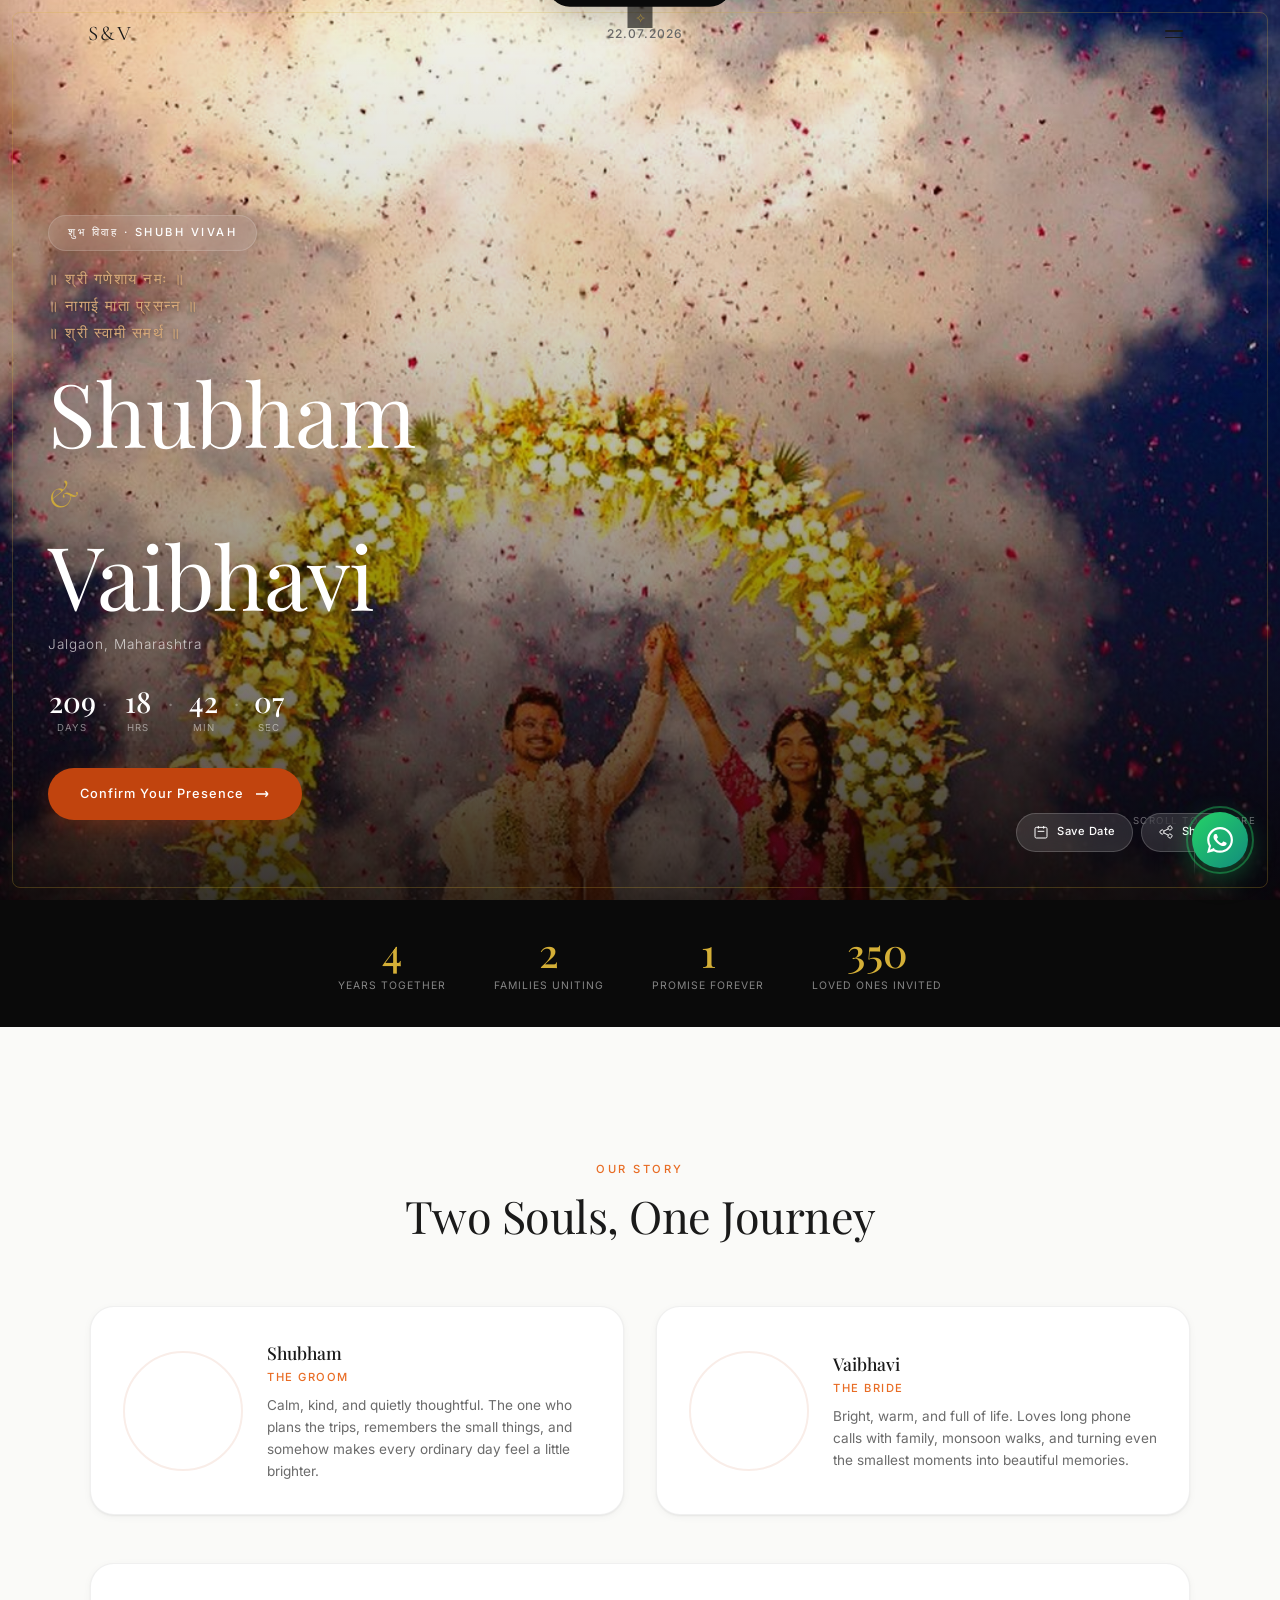
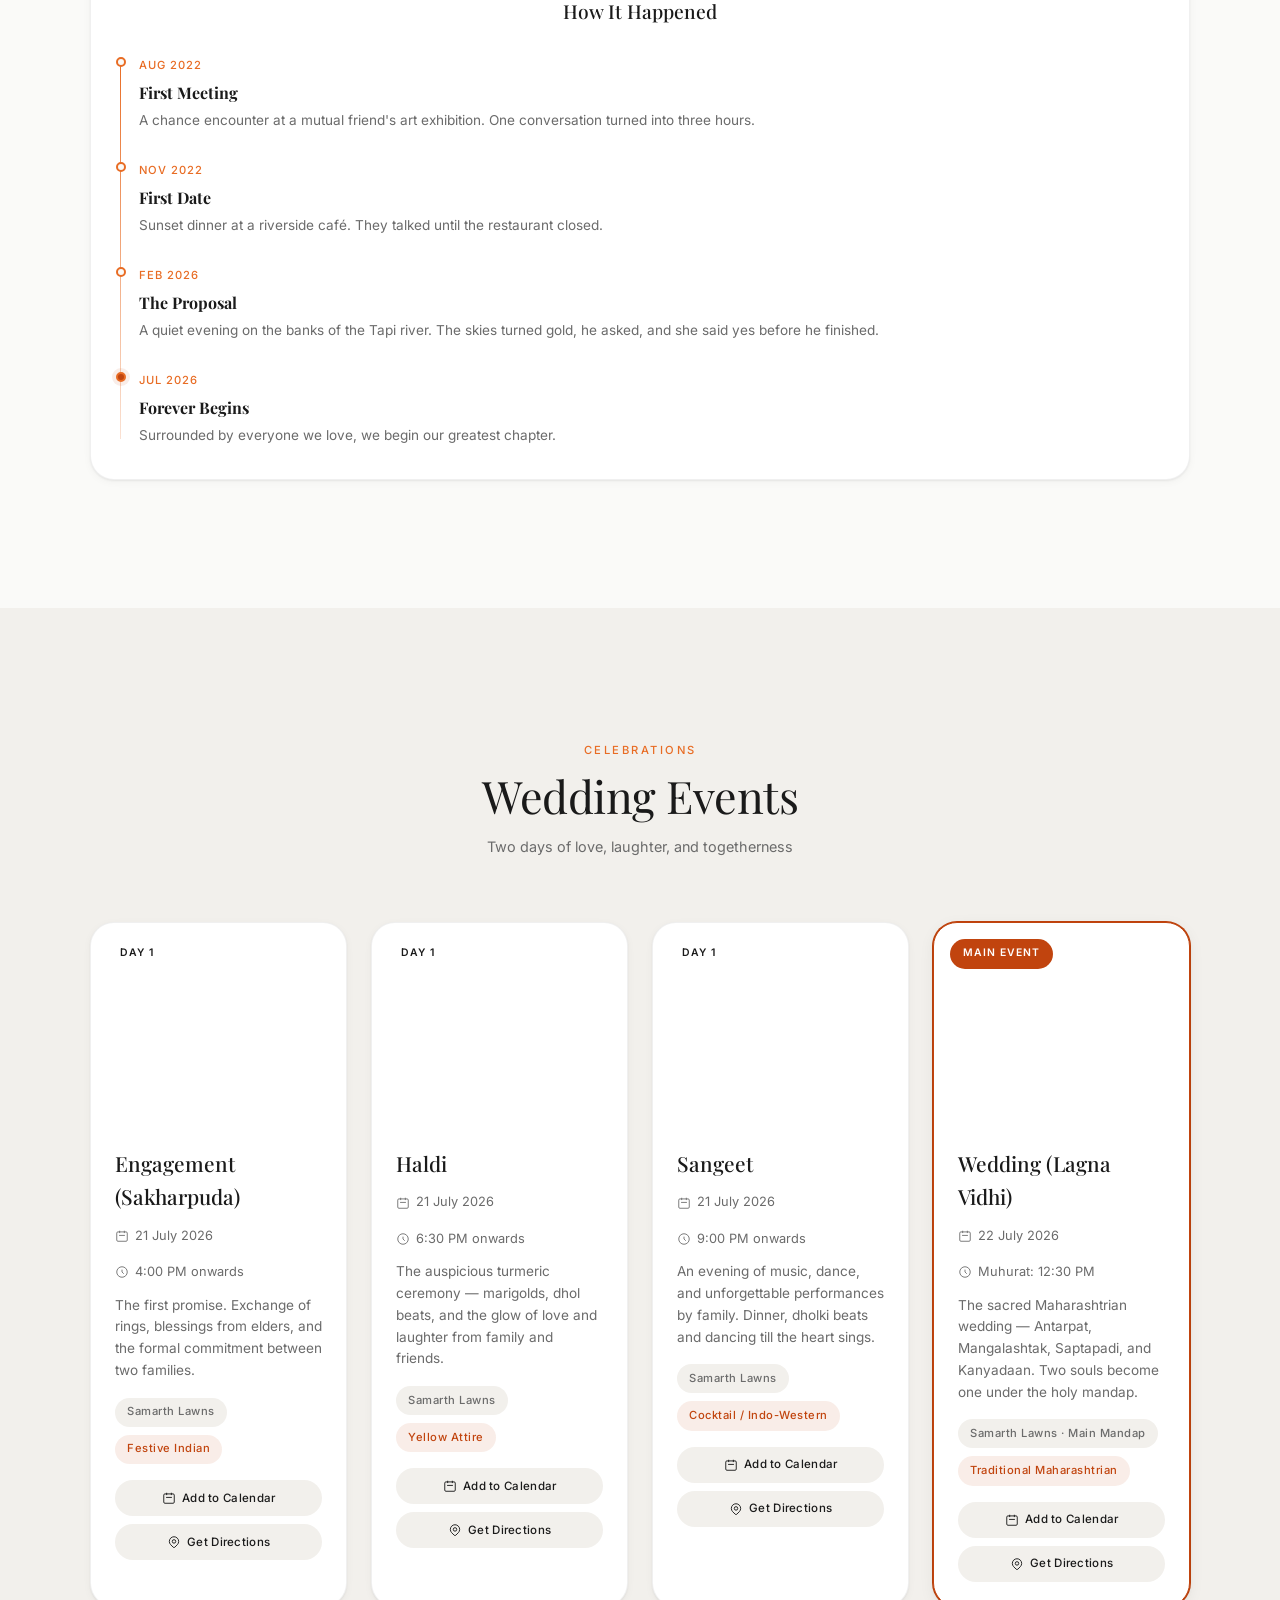
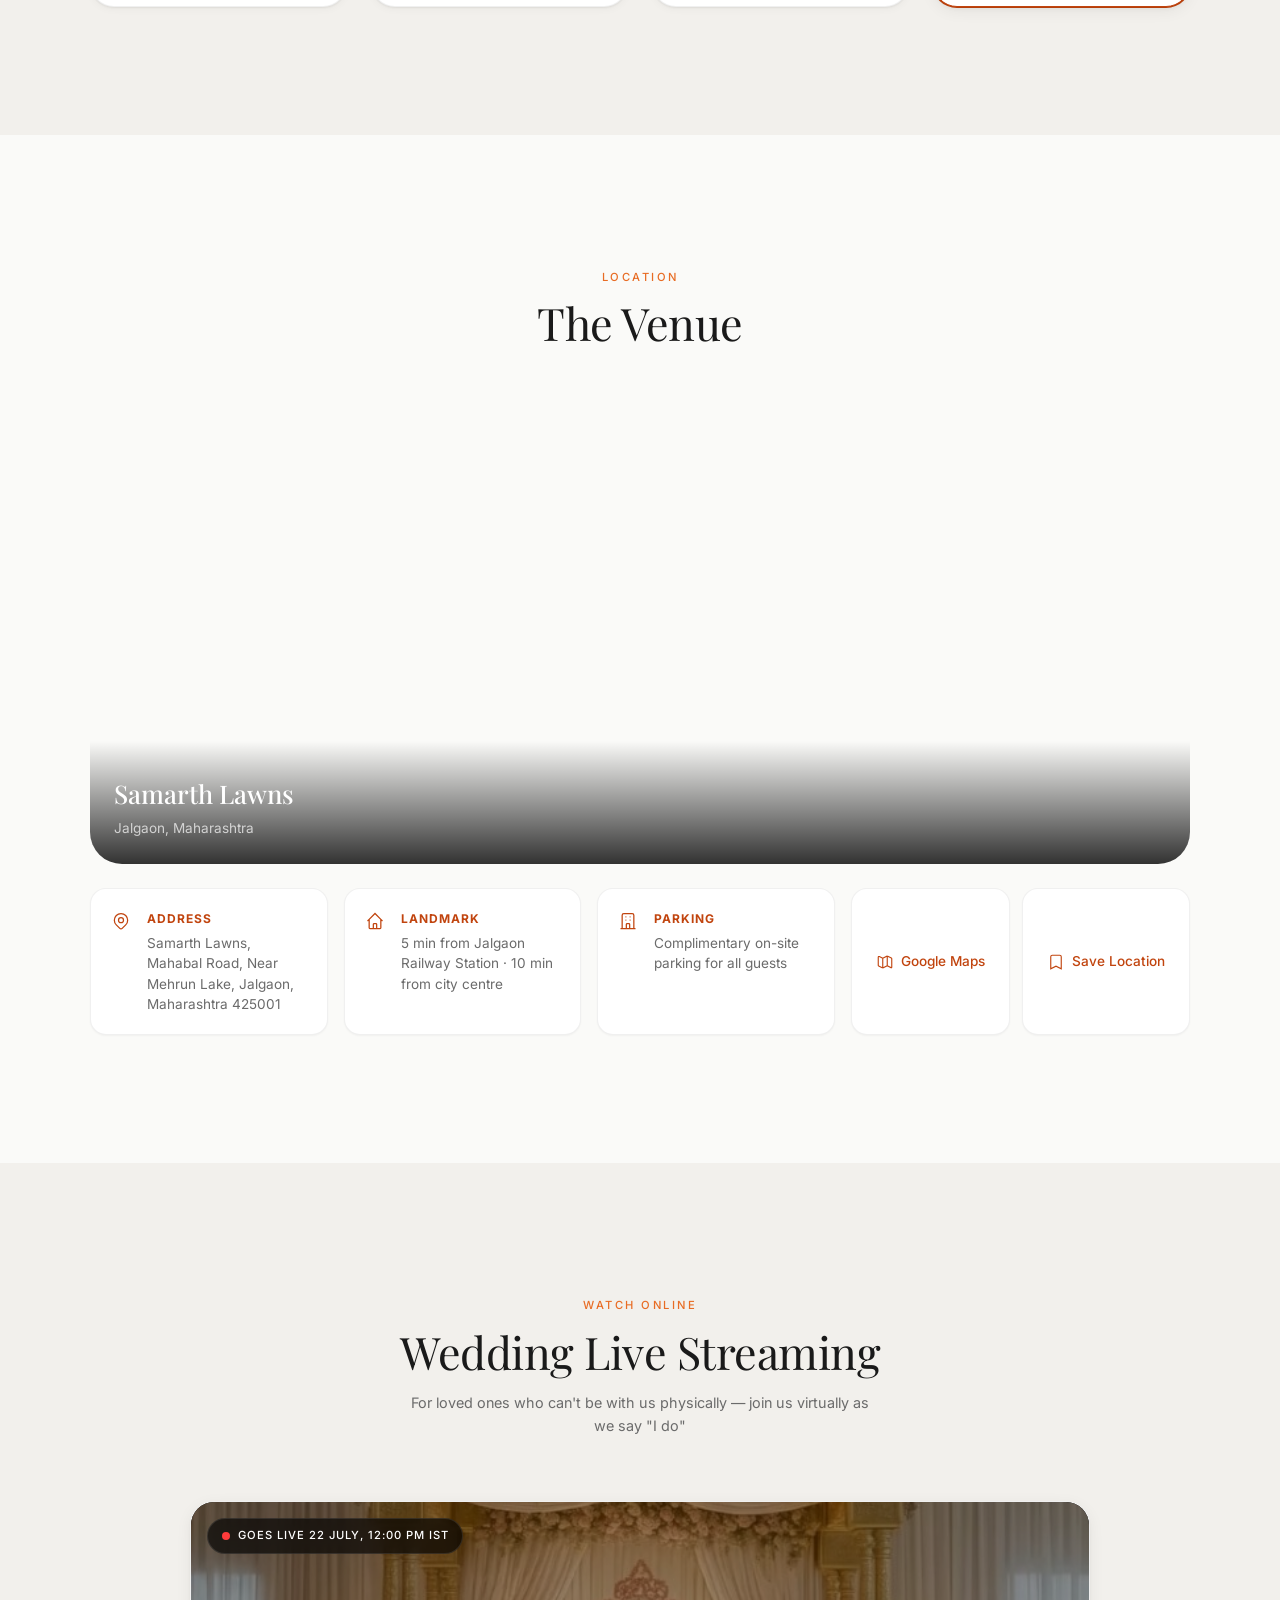
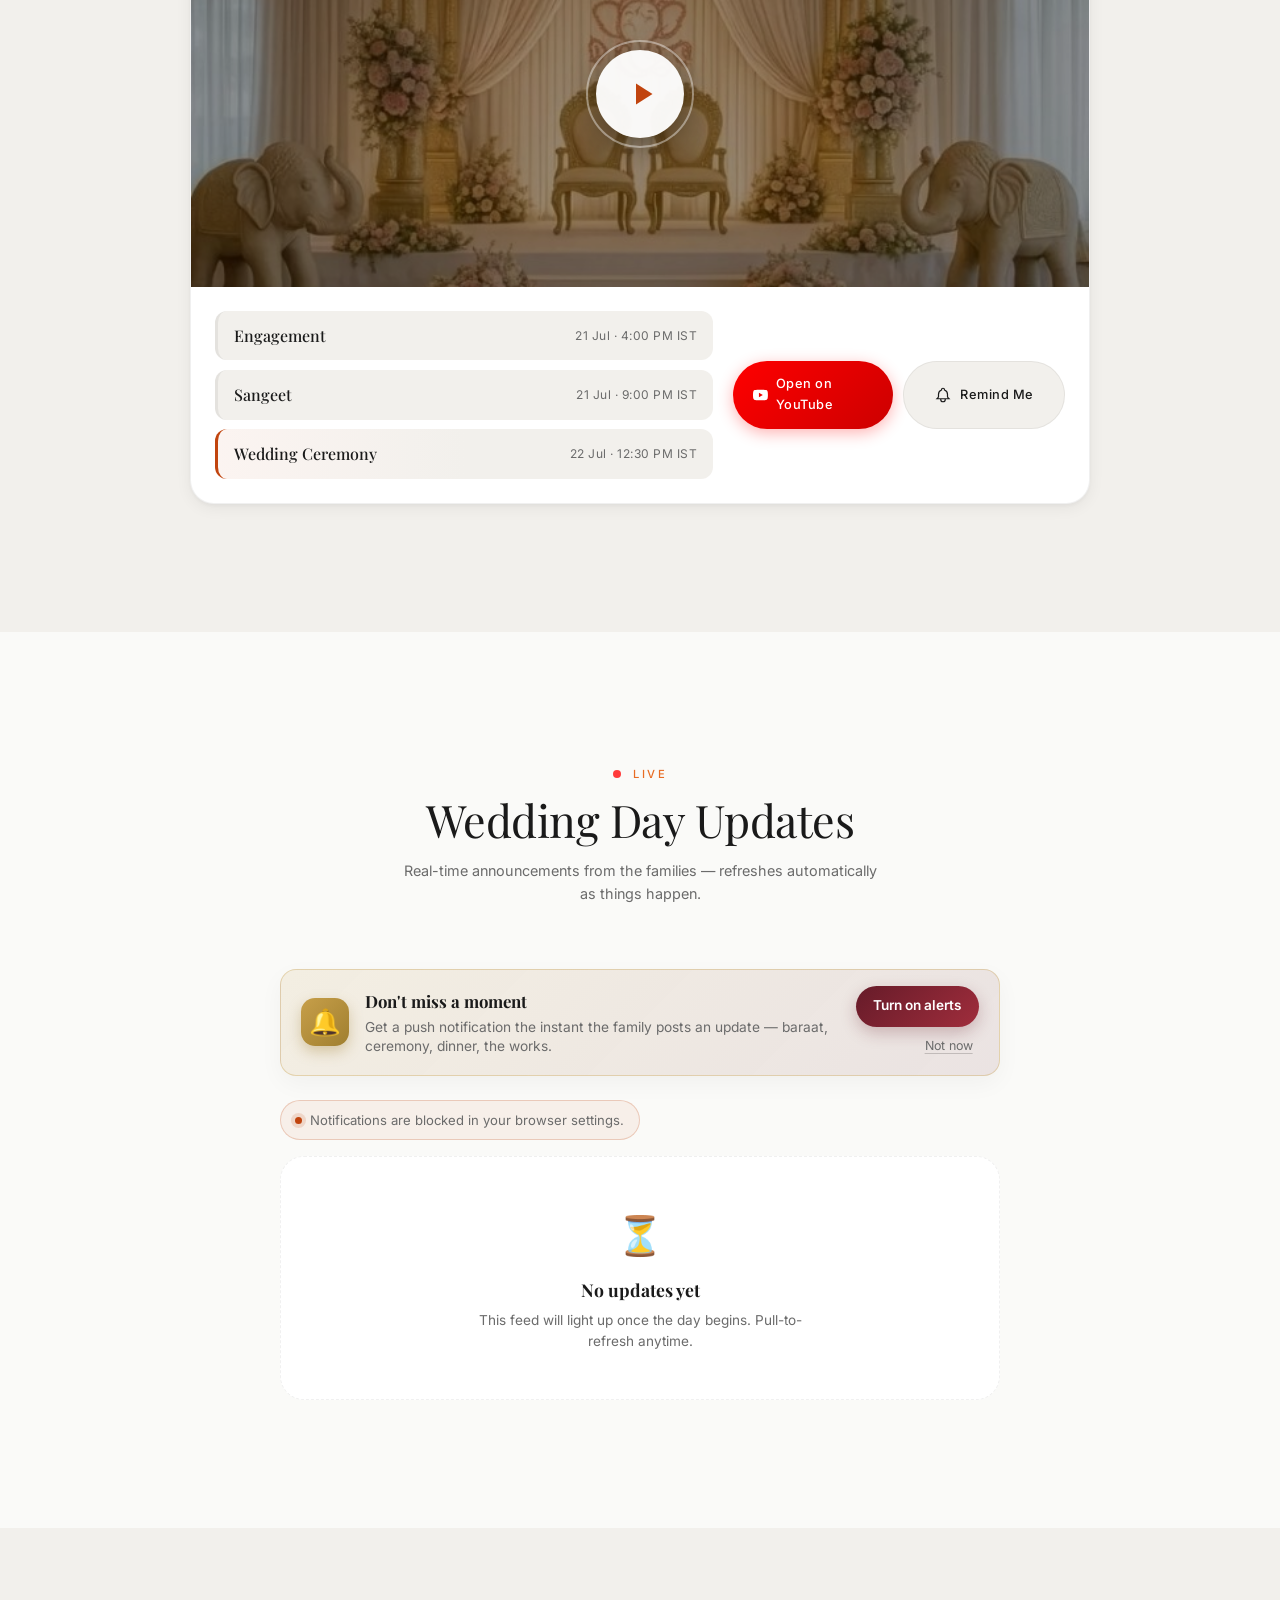
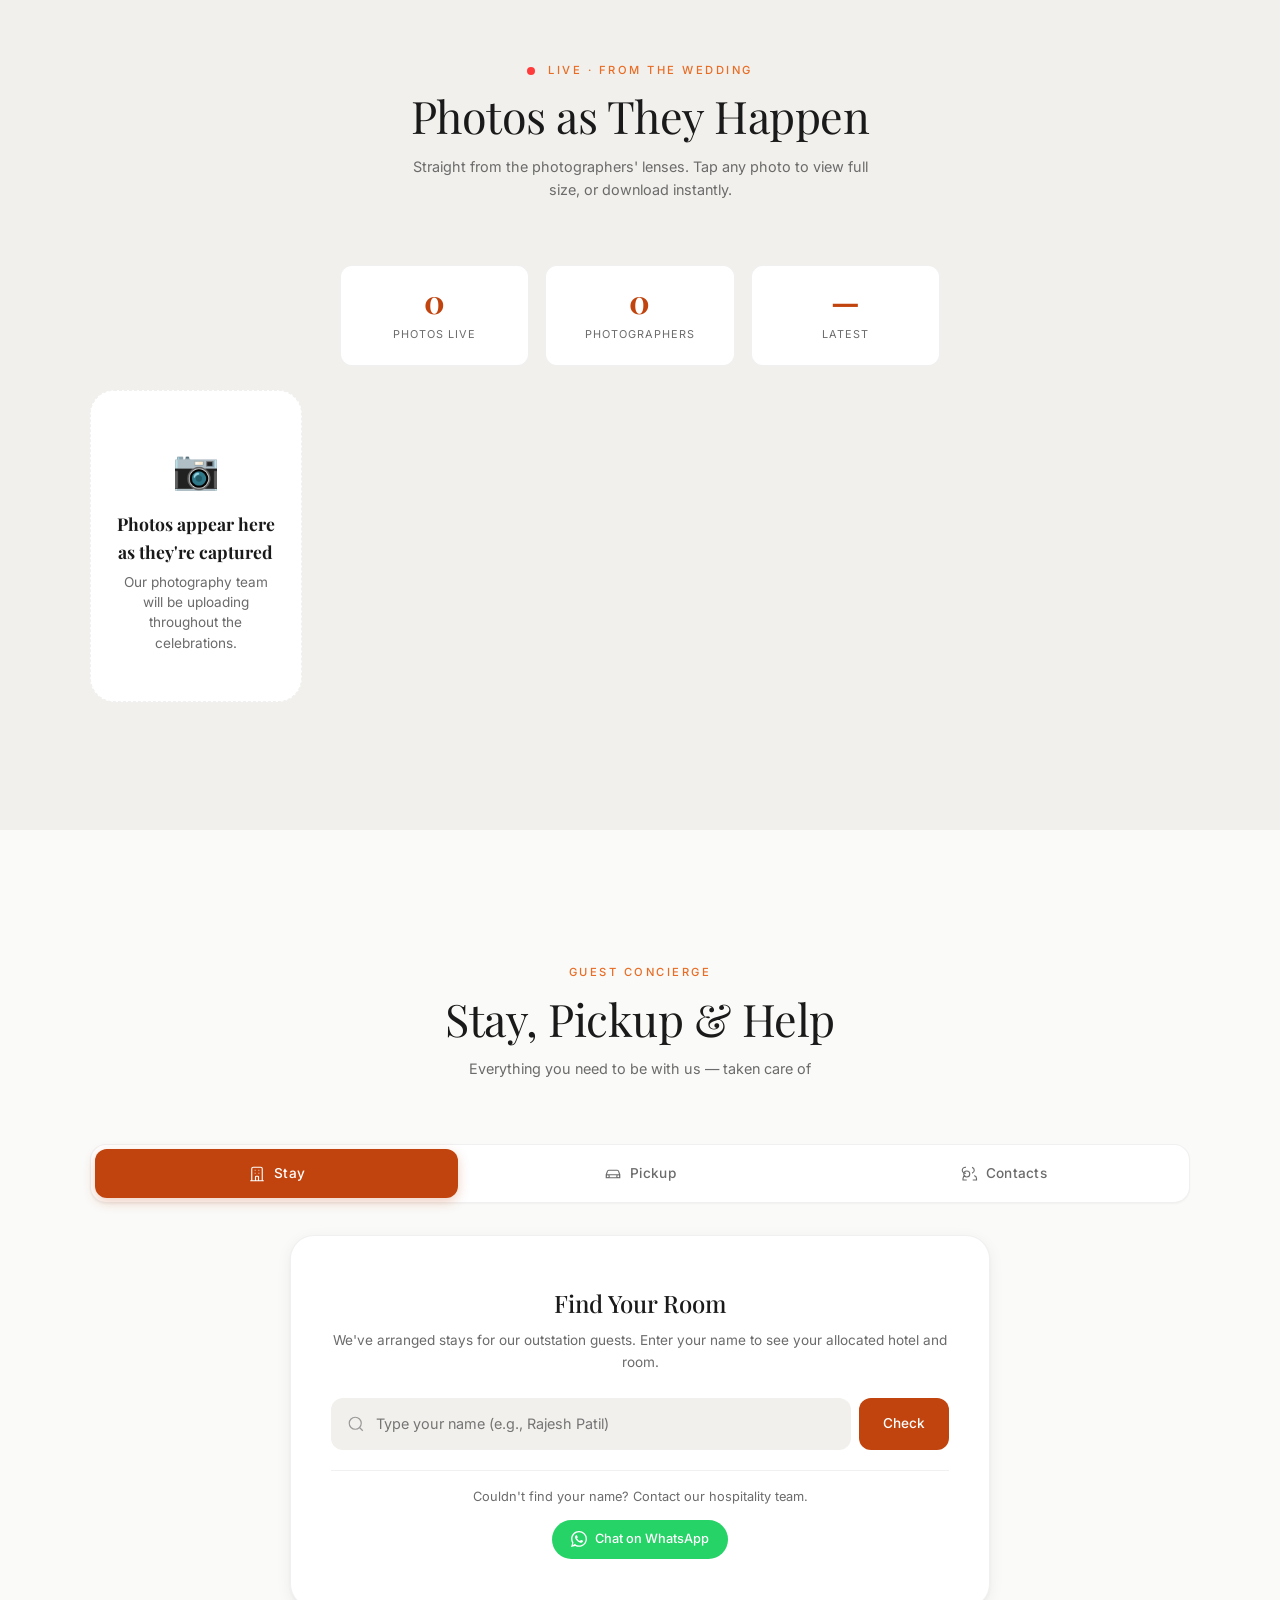
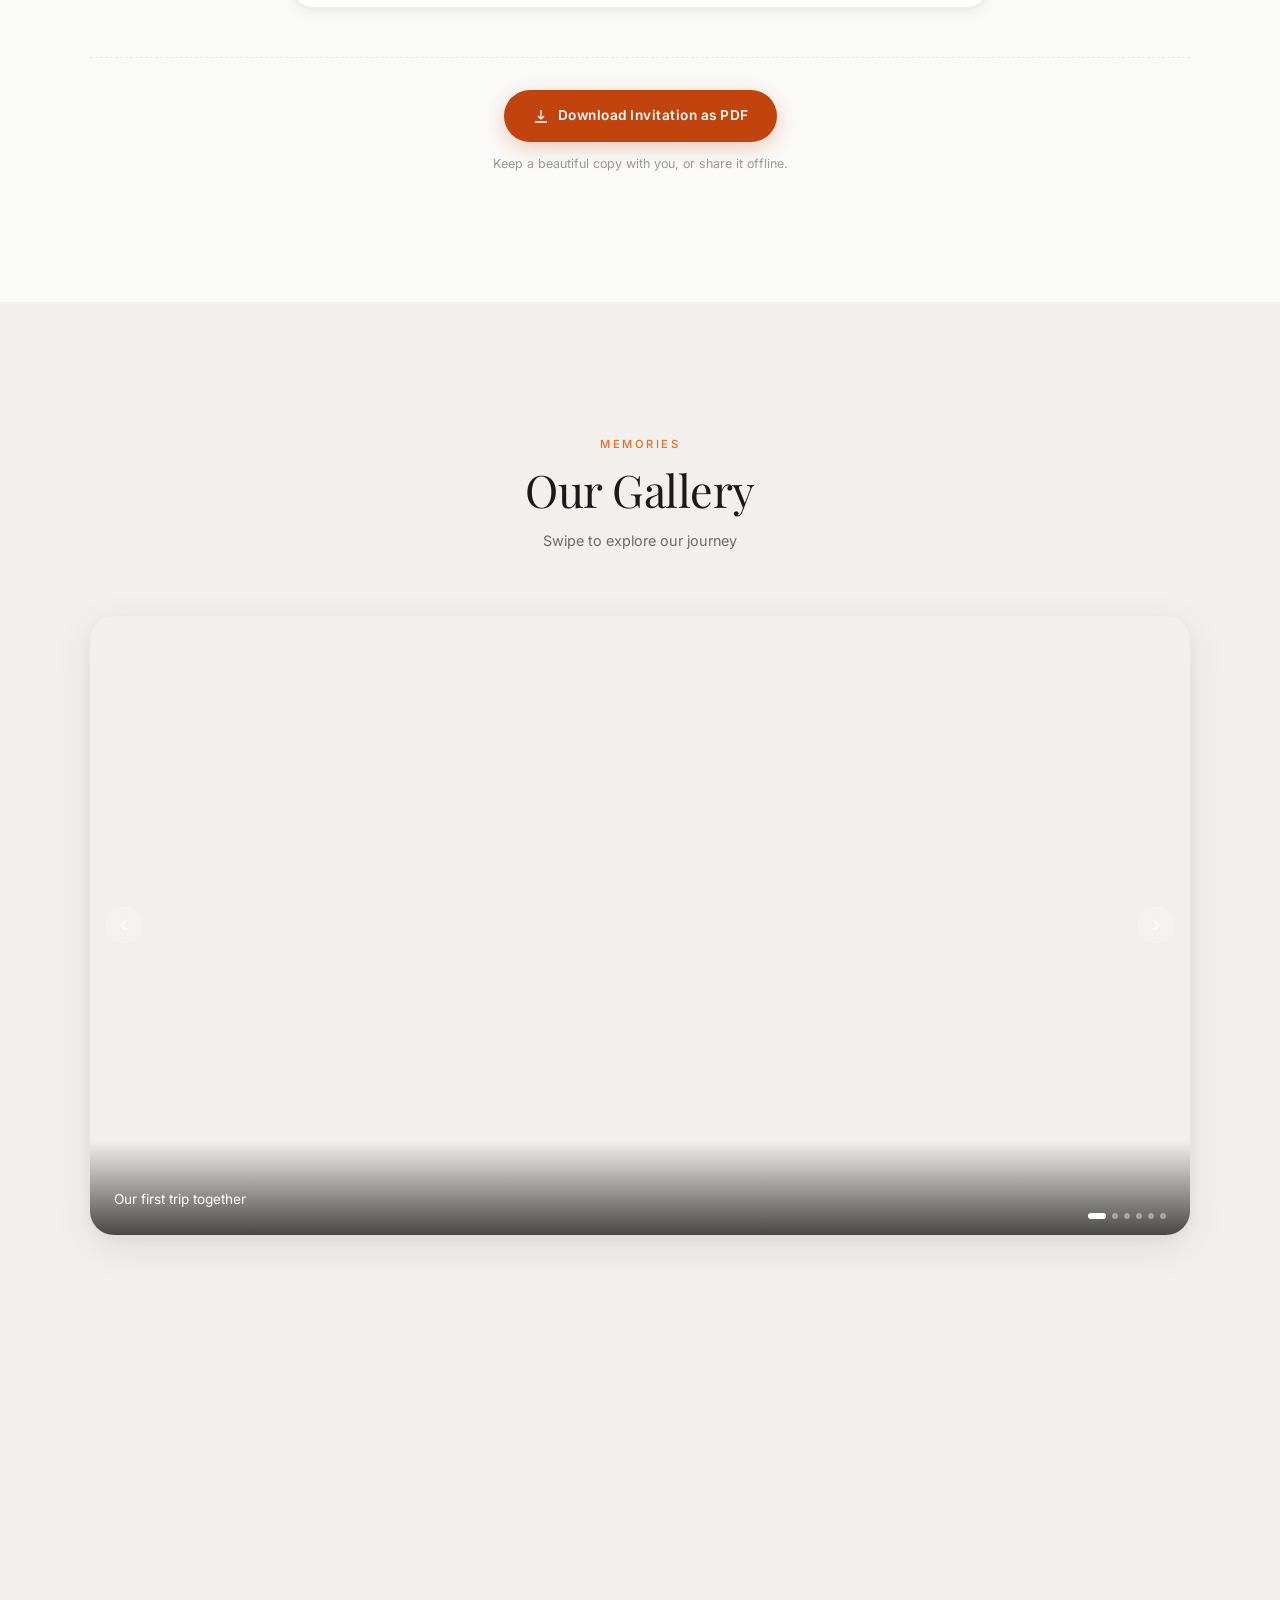
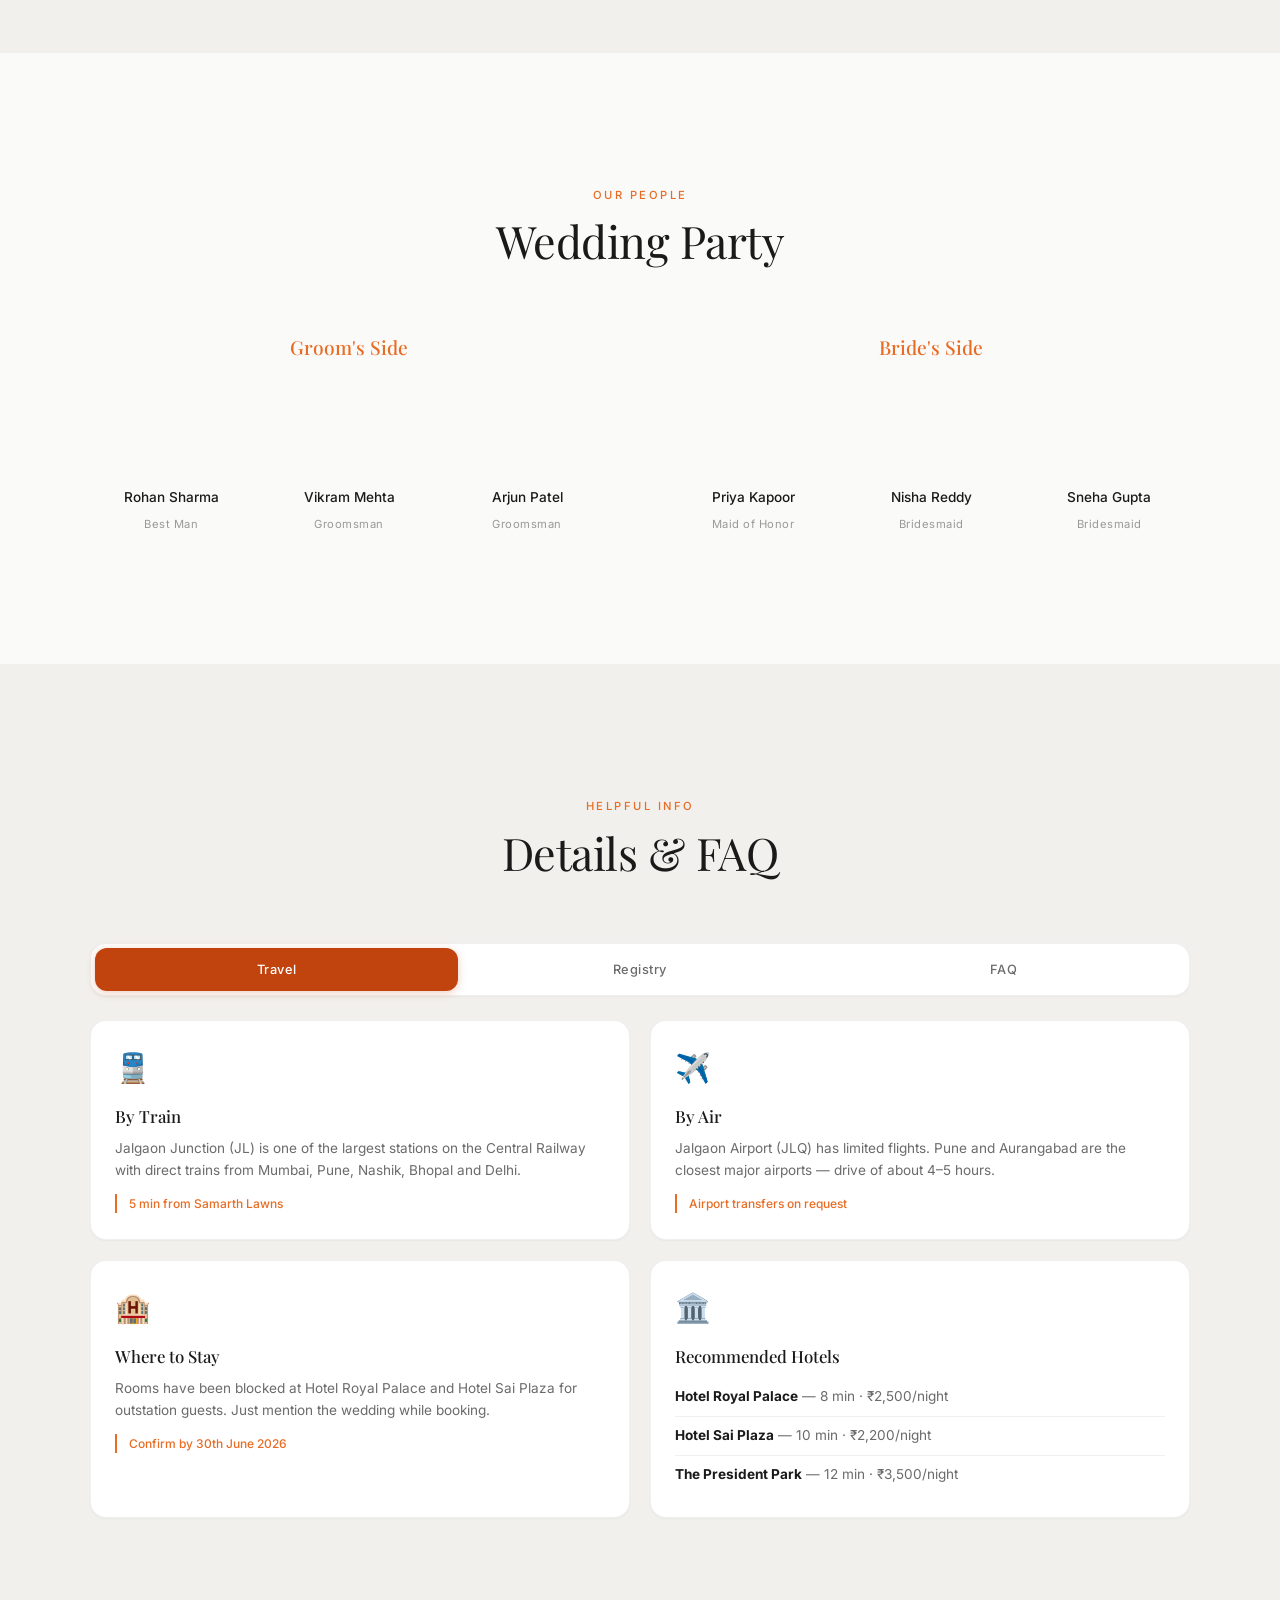
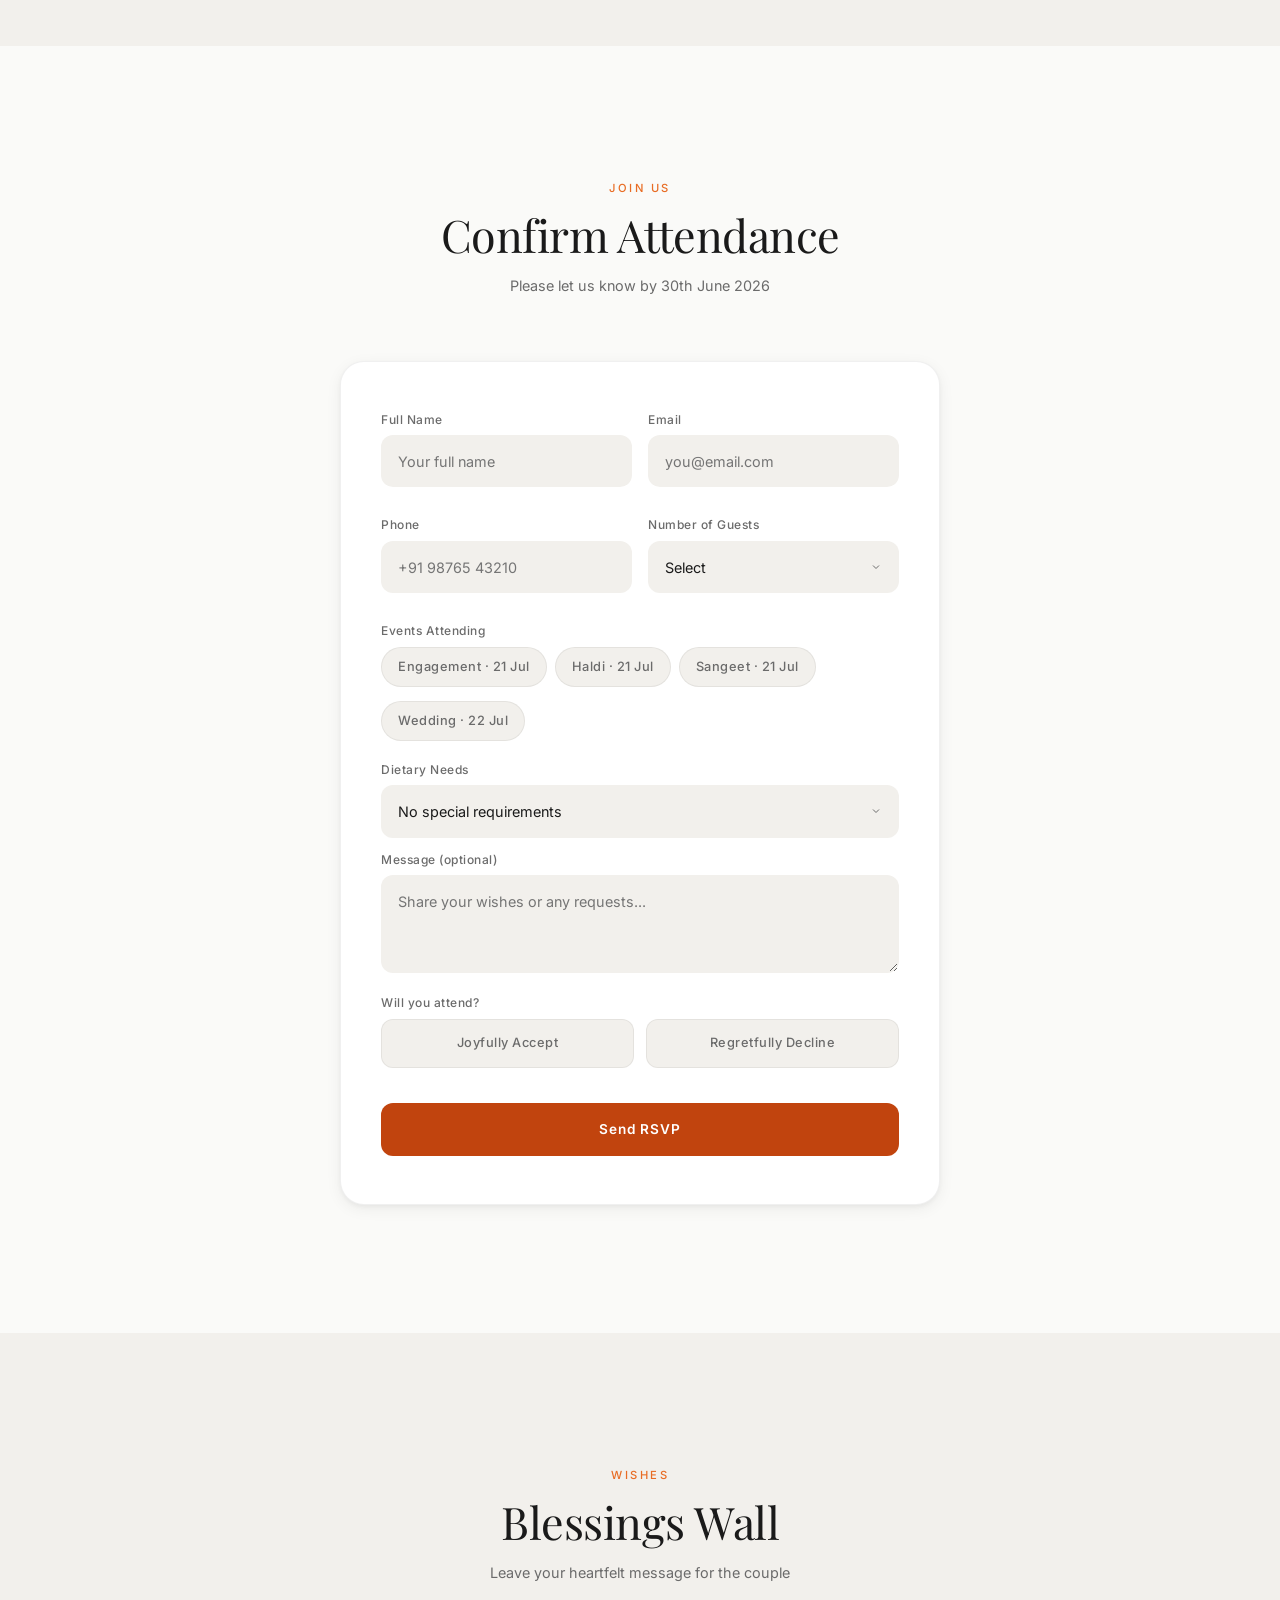
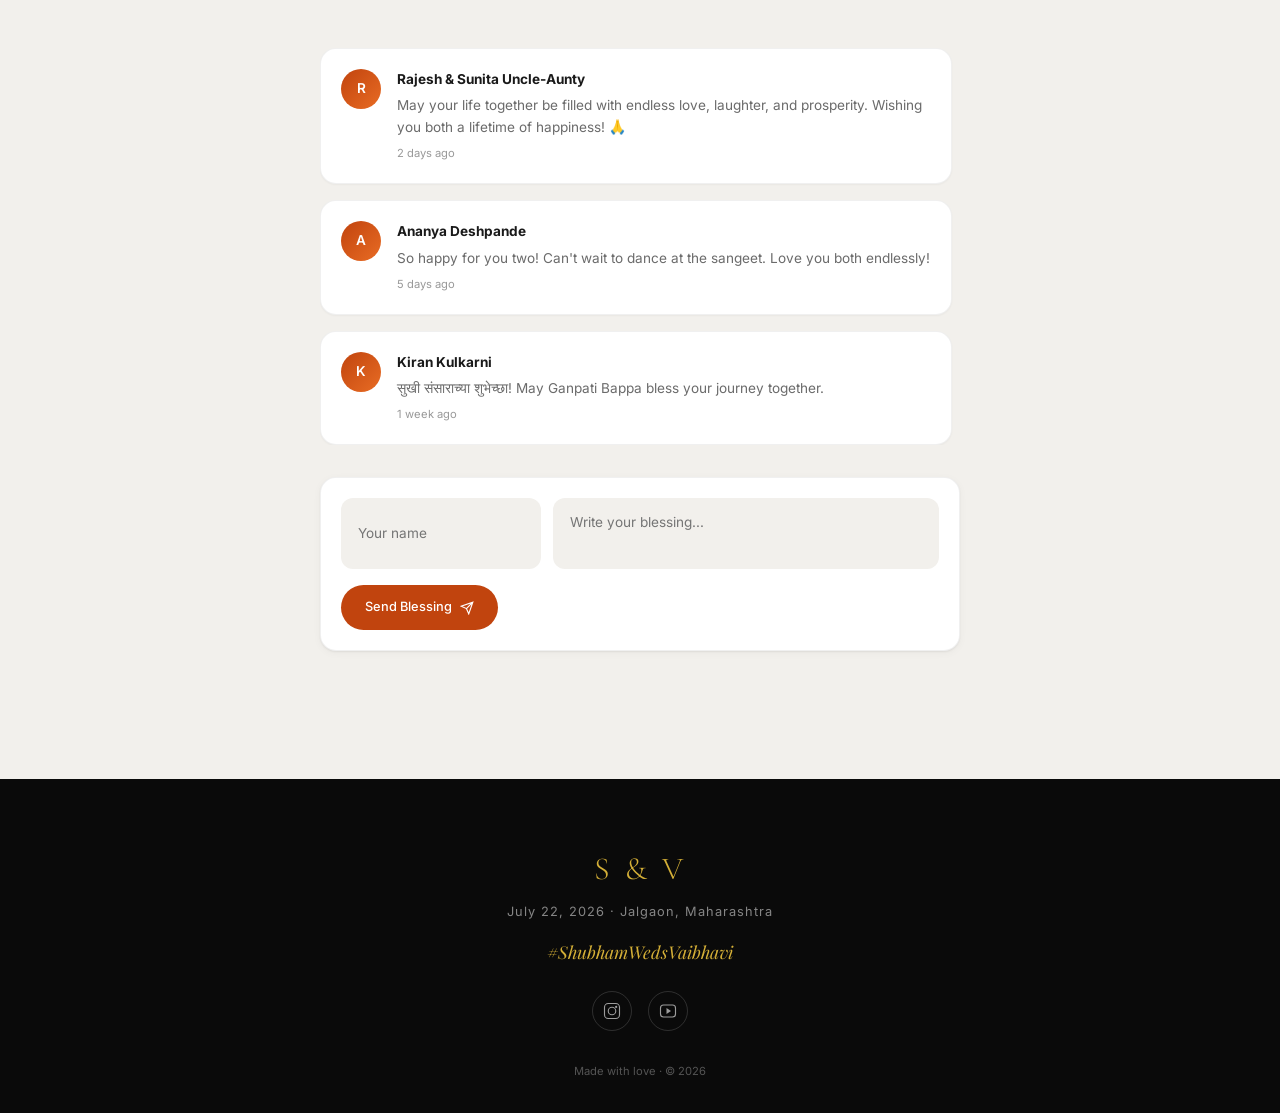
==== commit 54123912: "feat: cinematic flower-arch hero (smoke sky + couple under glowing mandap) Replace the hero backgrou" ====
--- a/index.html
+++ b/index.html
@@ -106,7 +106,10 @@
         <!-- Hero / Home -->
         <section id="home" class="hero">
             <div class="hero-bg">
-                <img src="assets/hero-mandap.png" alt="Maharashtrian Wedding Mandap with Ganesha and floral decor" class="hero-bg-img">
+                <picture>
+                    <source media="(min-width: 900px)" srcset="assets/hero-arch-desktop.jpg">
+                    <img src="assets/hero-arch-mobile.jpg" alt="Bride and groom under a glowing floral mandap arch with smoke and rose-petal sky" class="hero-bg-img">
+                </picture>
                 <div class="hero-bg-overlay"></div>
                 <div class="hero-mandap-border"></div>
             </div>
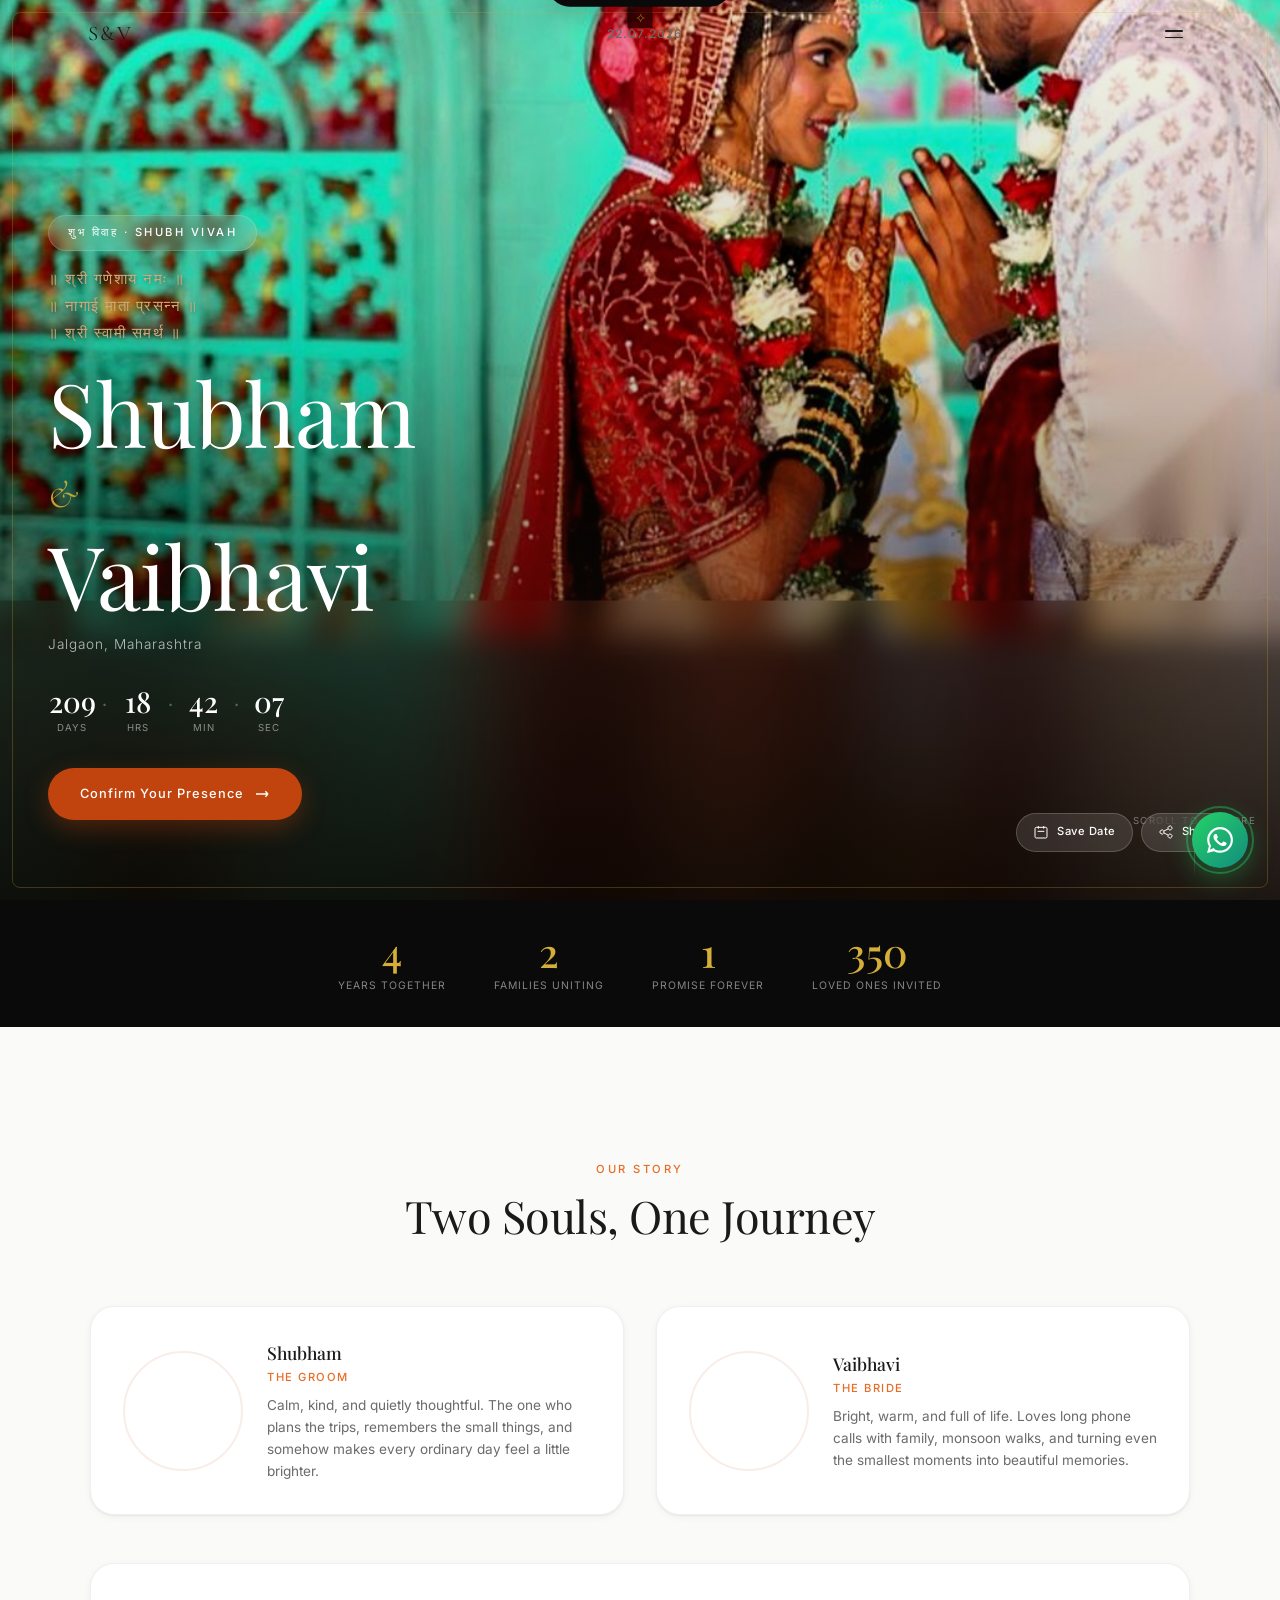
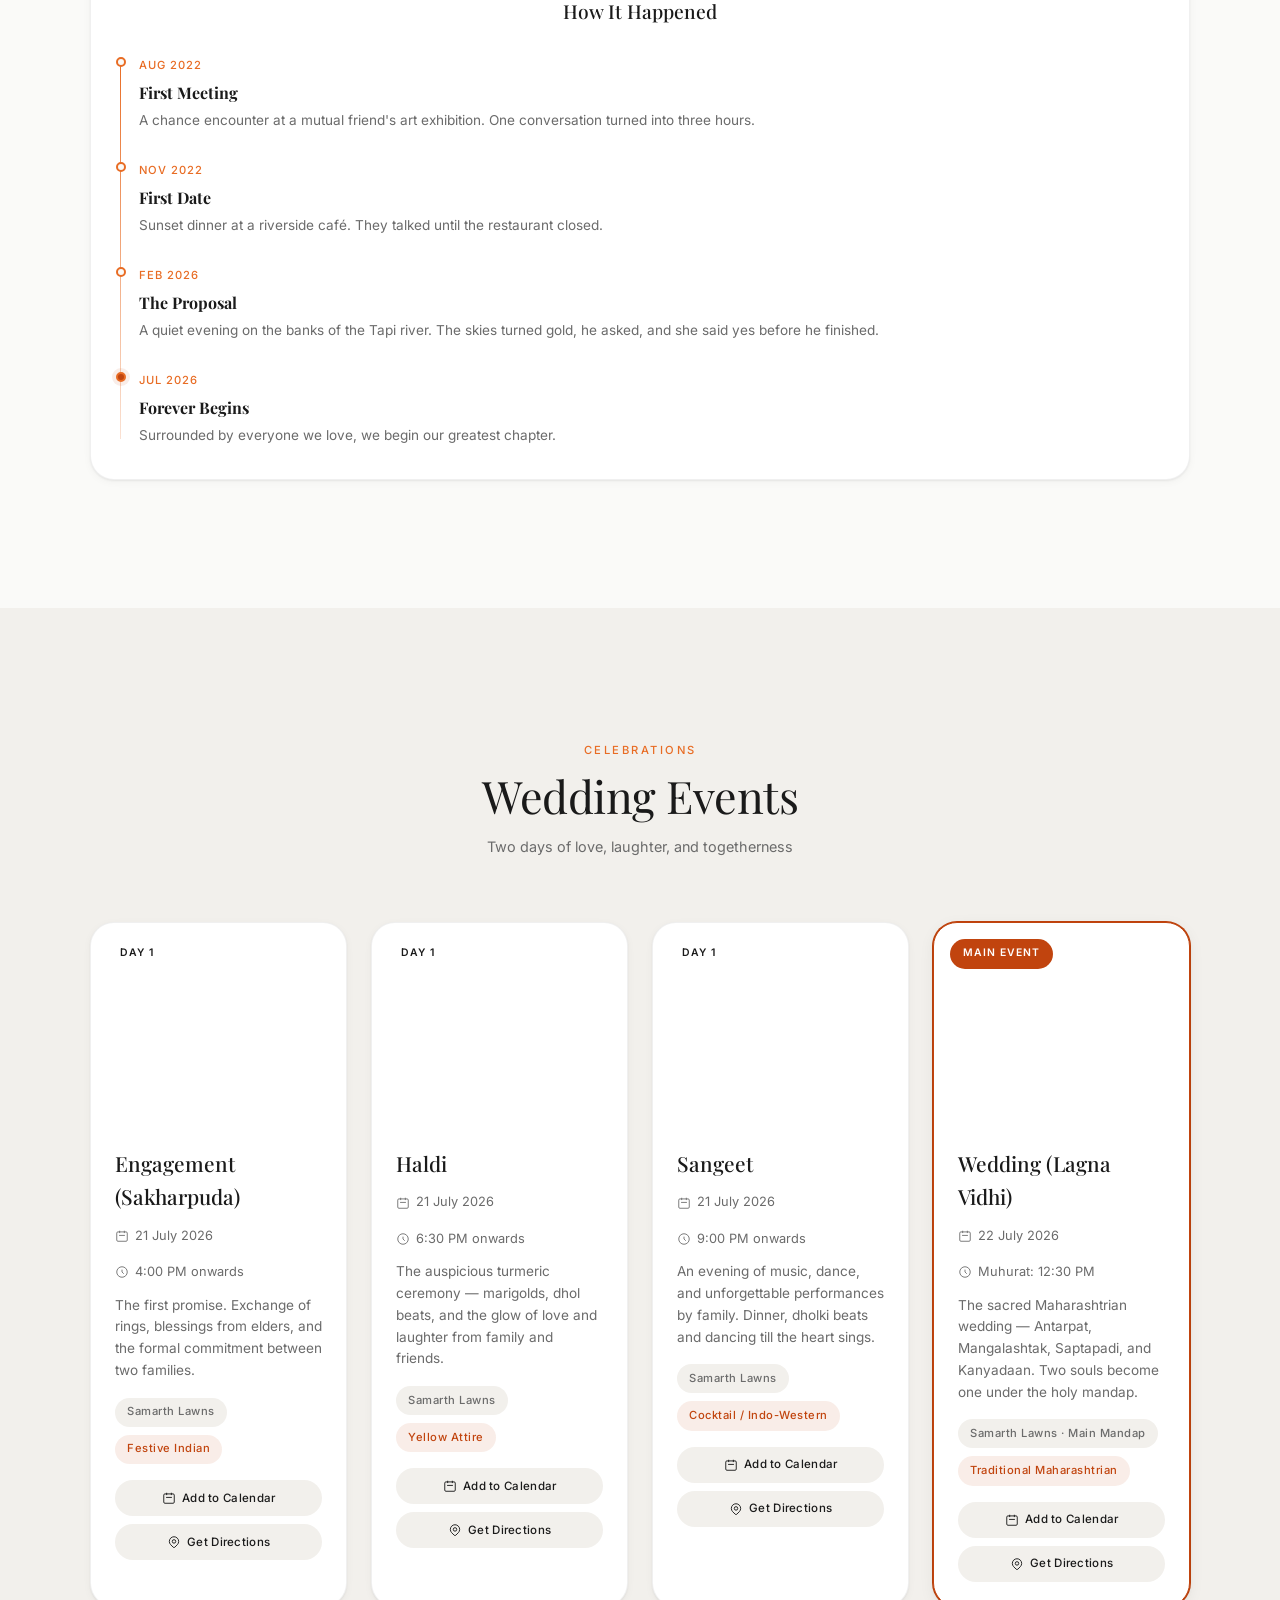
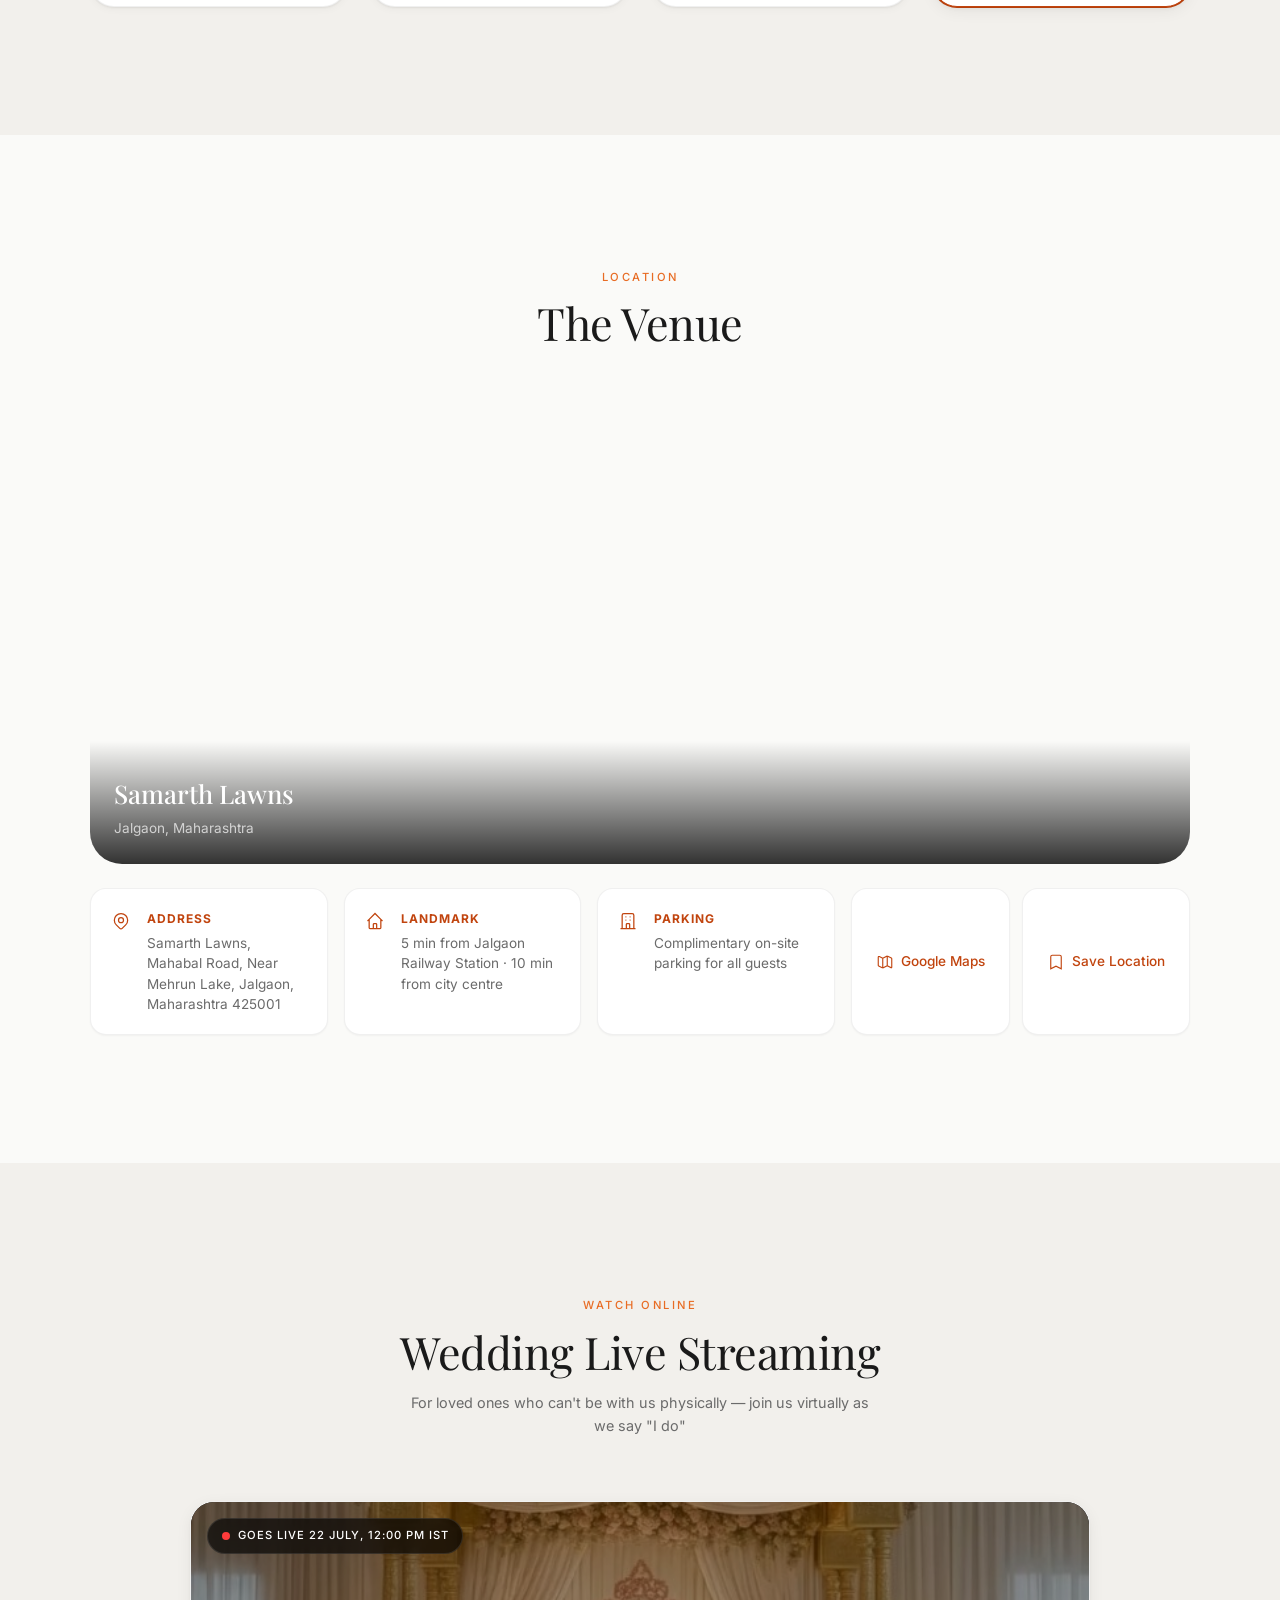
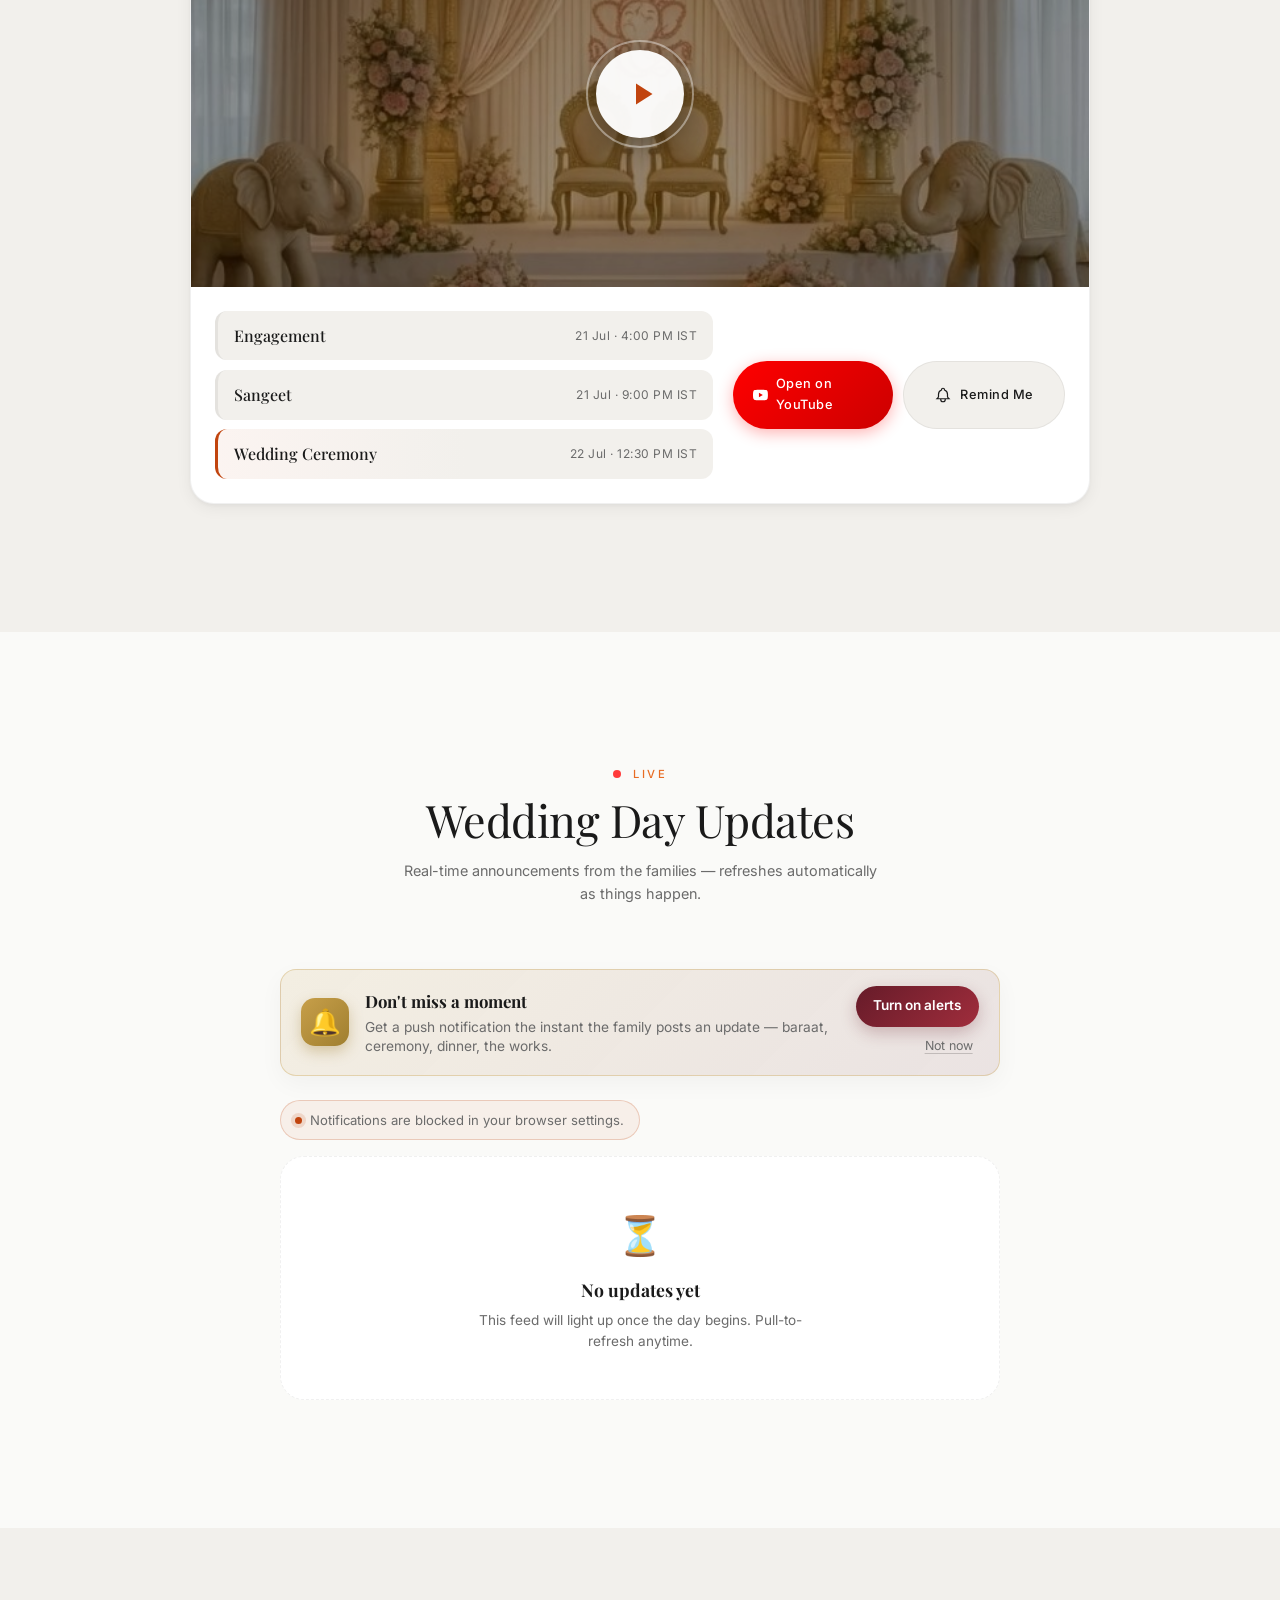
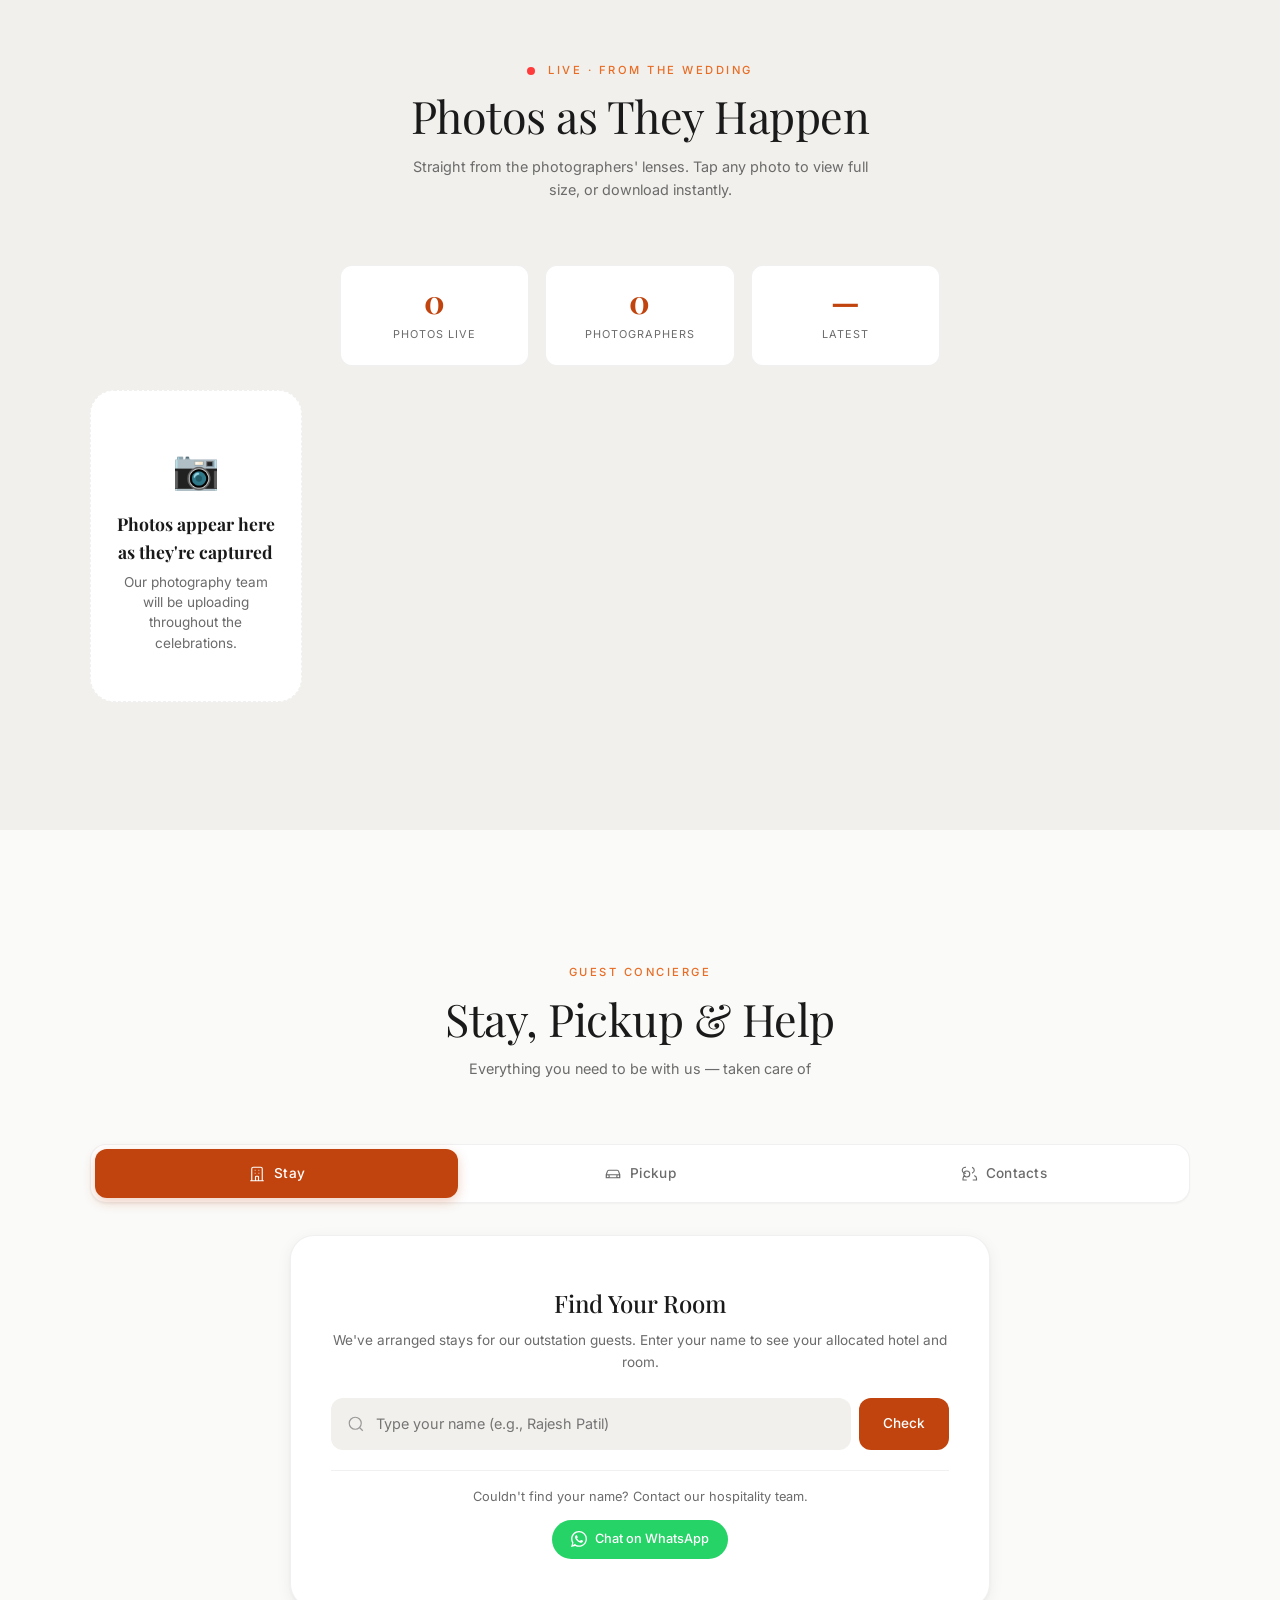
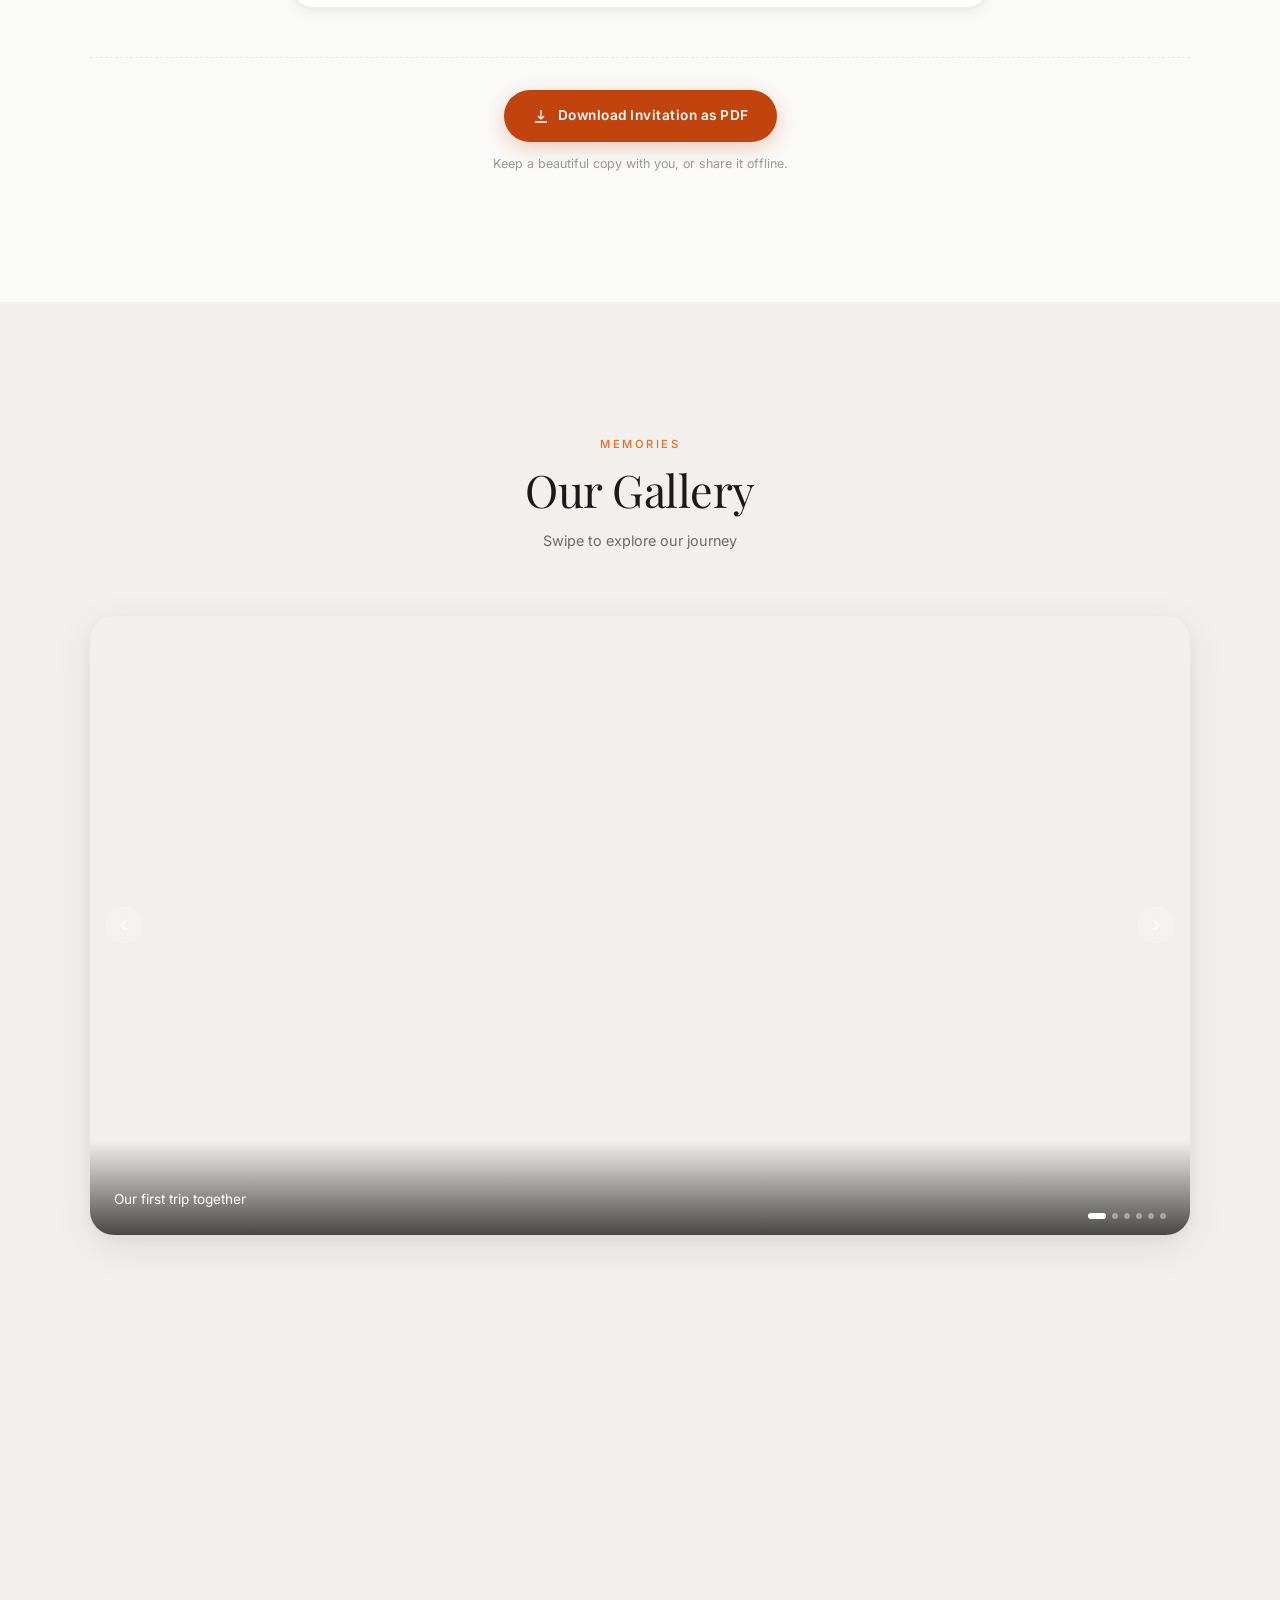
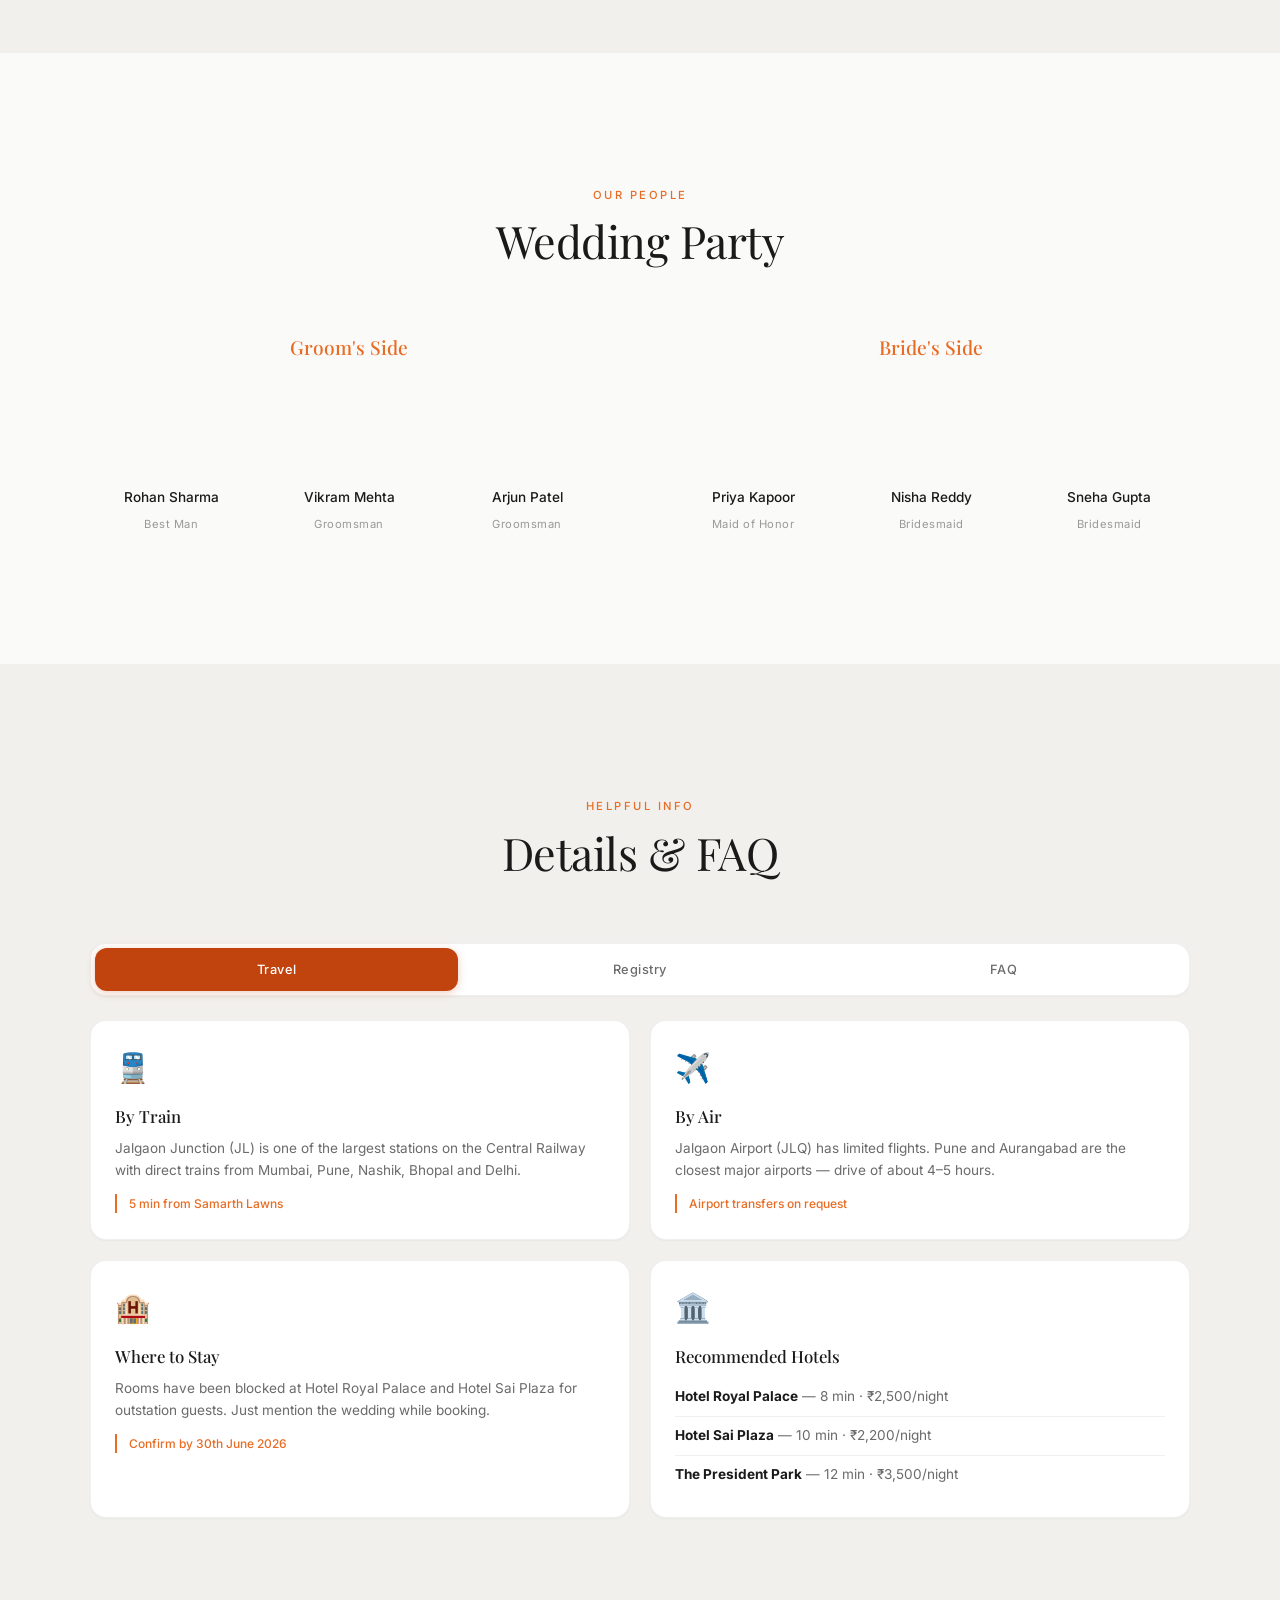
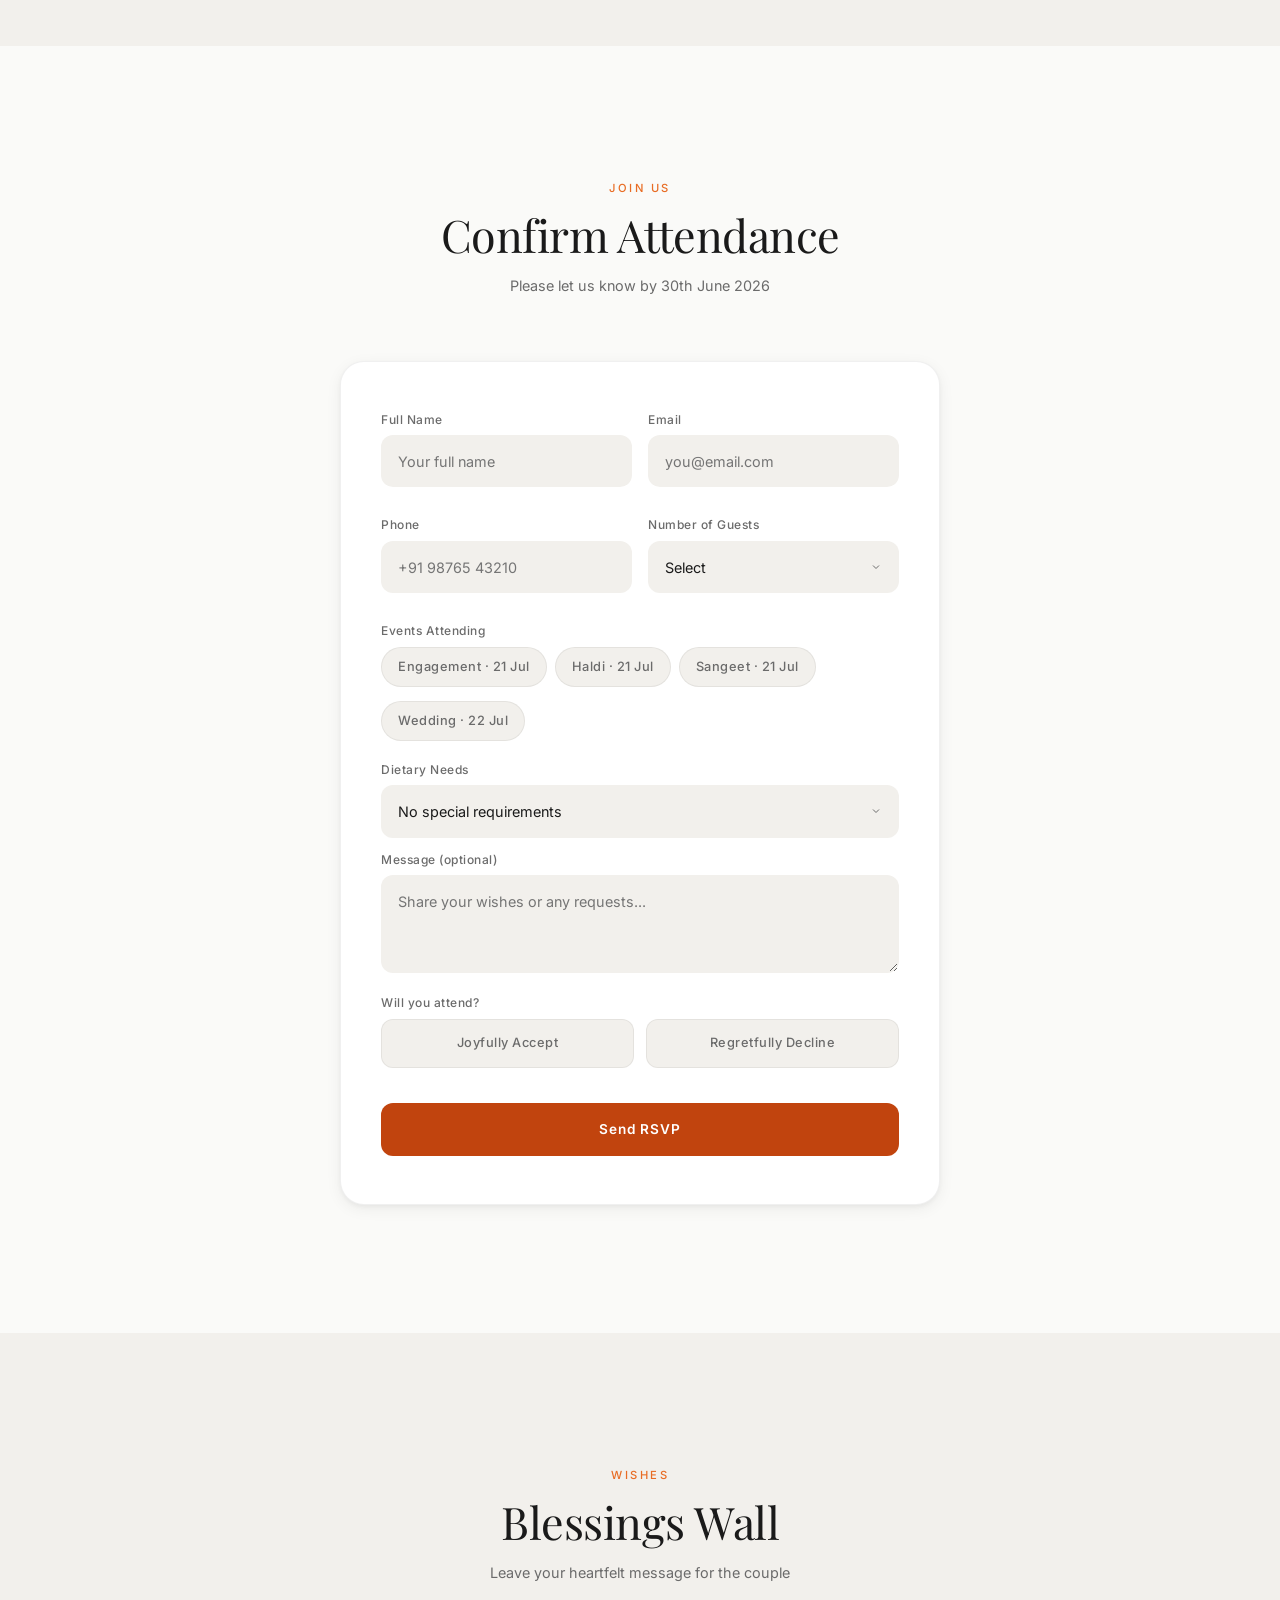
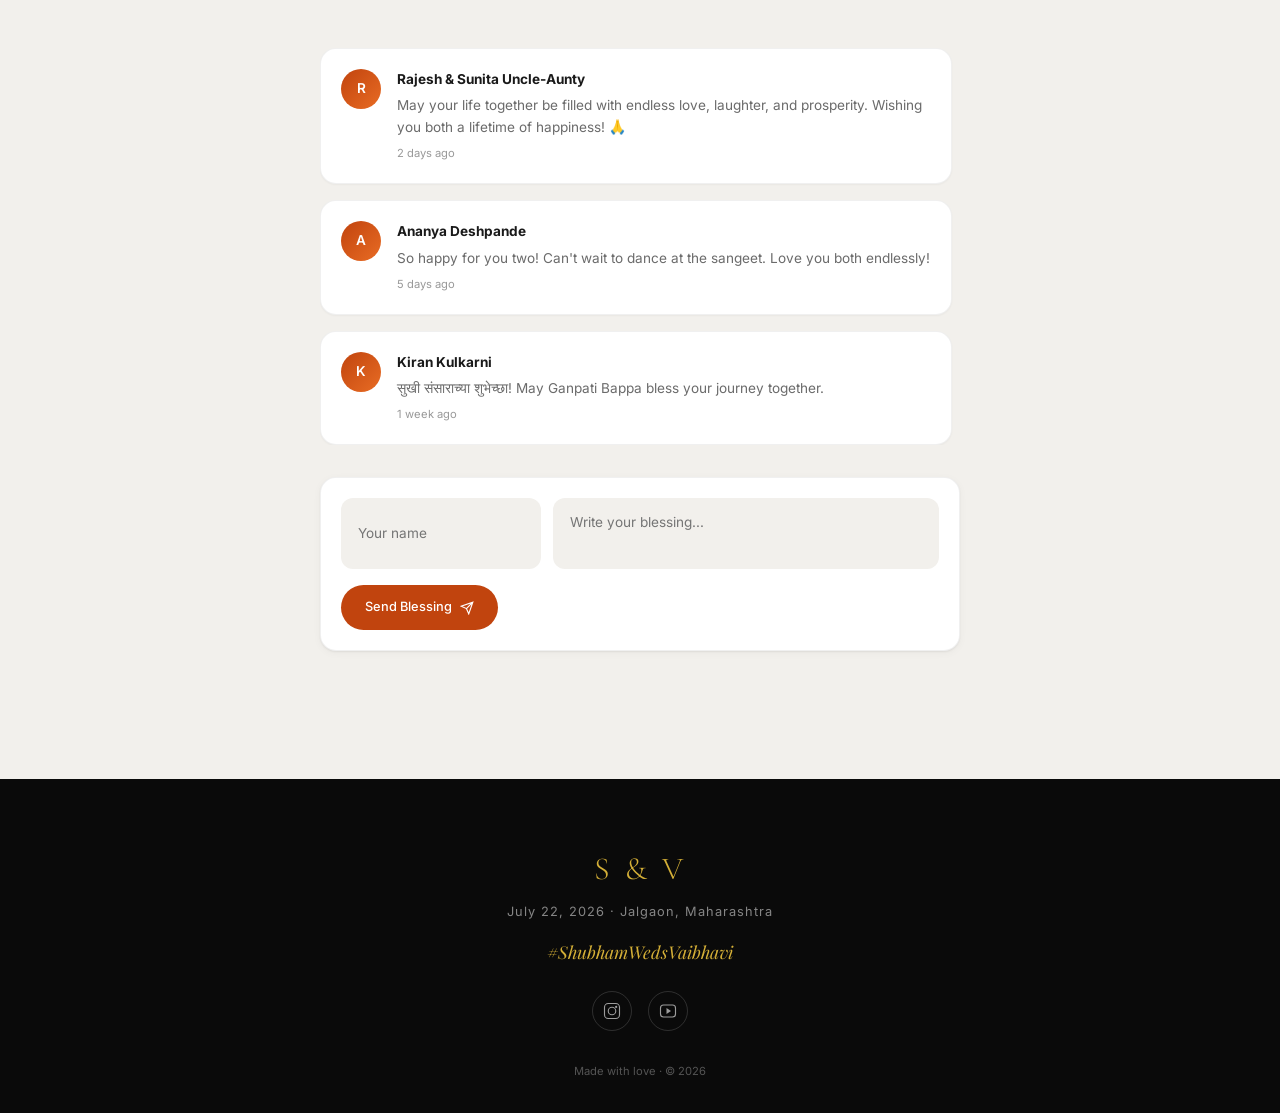
==== commit 6b9050cf: "feat: Heritage hero — couple namaste, watermark removed The user said the welcome image had to be ME" ====
--- a/index.html
+++ b/index.html
@@ -107,8 +107,8 @@
         <section id="home" class="hero">
             <div class="hero-bg">
                 <picture>
-                    <source media="(min-width: 900px)" srcset="assets/hero-arch-desktop.jpg">
-                    <img src="assets/hero-arch-mobile.jpg" alt="Bride and groom under a glowing floral mandap arch with smoke and rose-petal sky" class="hero-bg-img">
+                    <source media="(min-width: 900px)" srcset="assets/hero-heritage-desktop.jpg">
+                    <img src="assets/hero-heritage-mobile.jpg" alt="Bride and groom in traditional Maharashtrian wedding attire sharing a namaste under an ornate mandap" class="hero-bg-img">
                 </picture>
                 <div class="hero-bg-overlay"></div>
                 <div class="hero-mandap-border"></div>
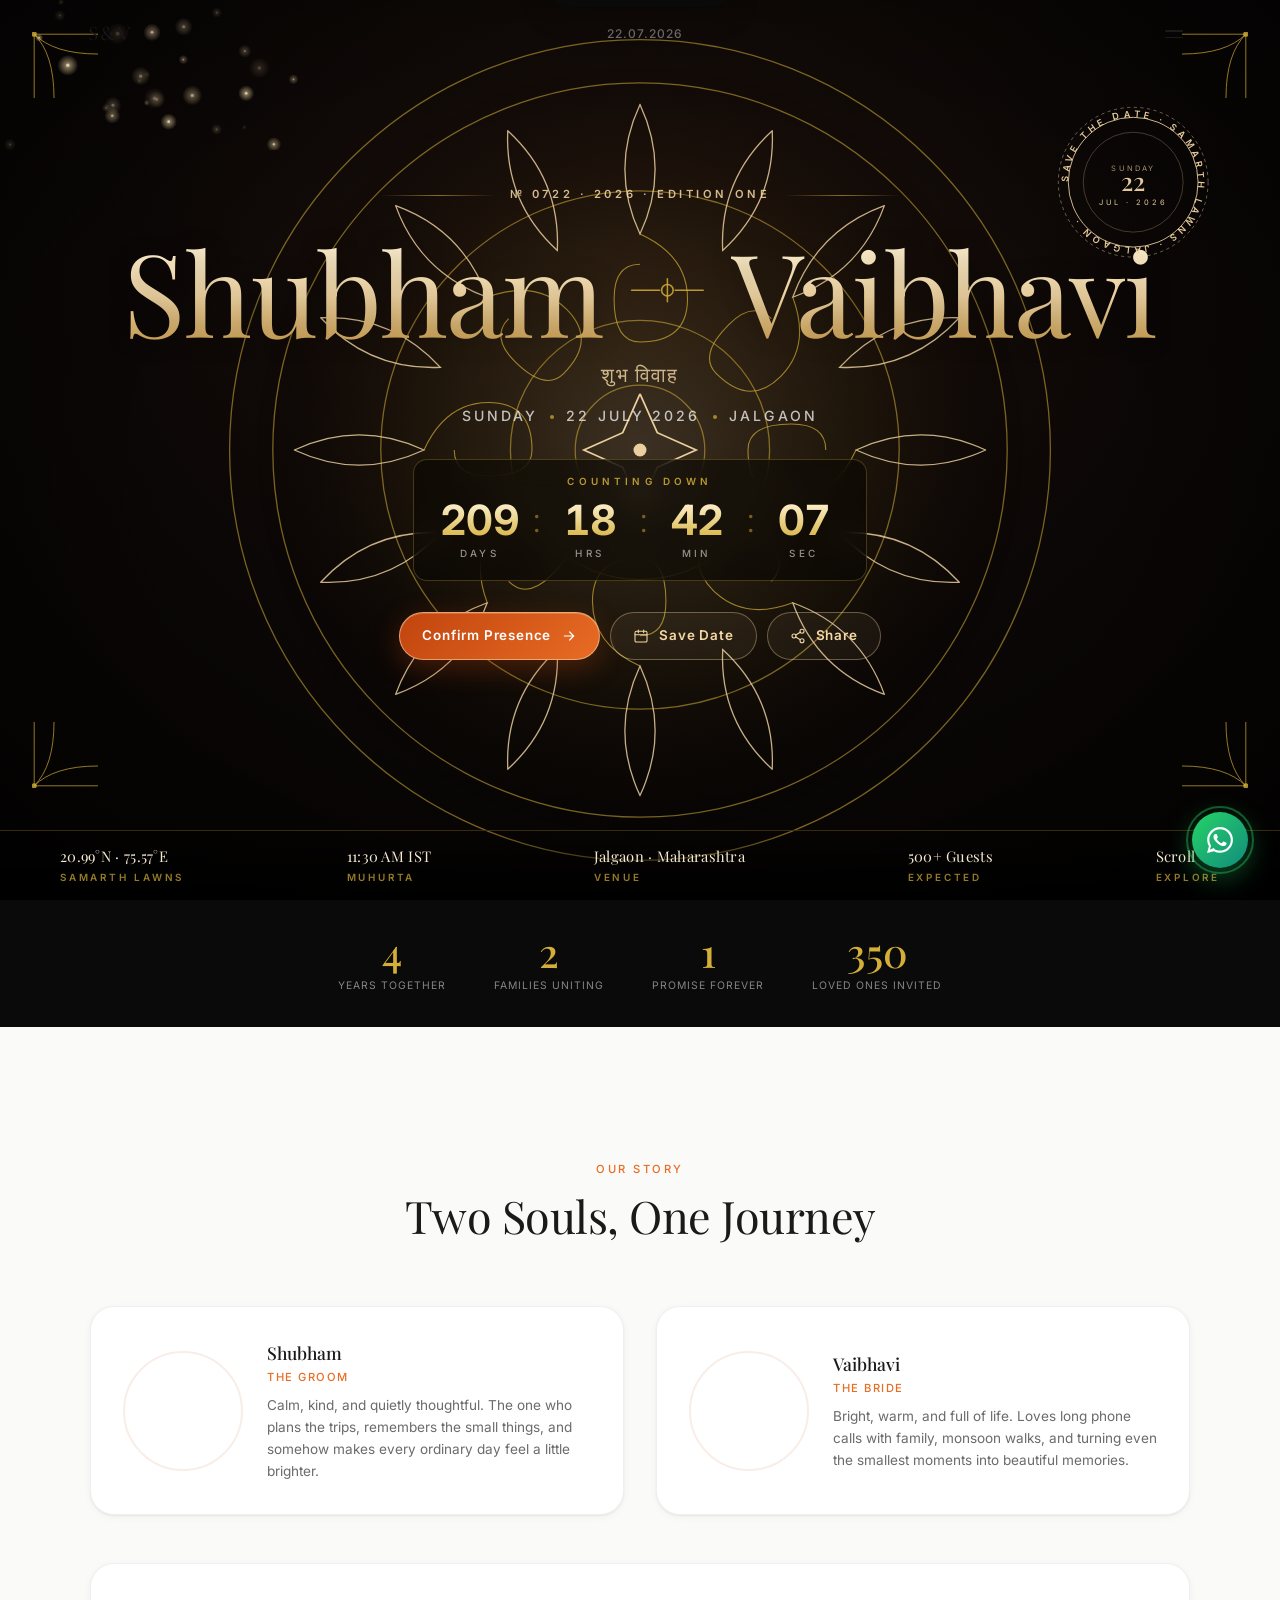
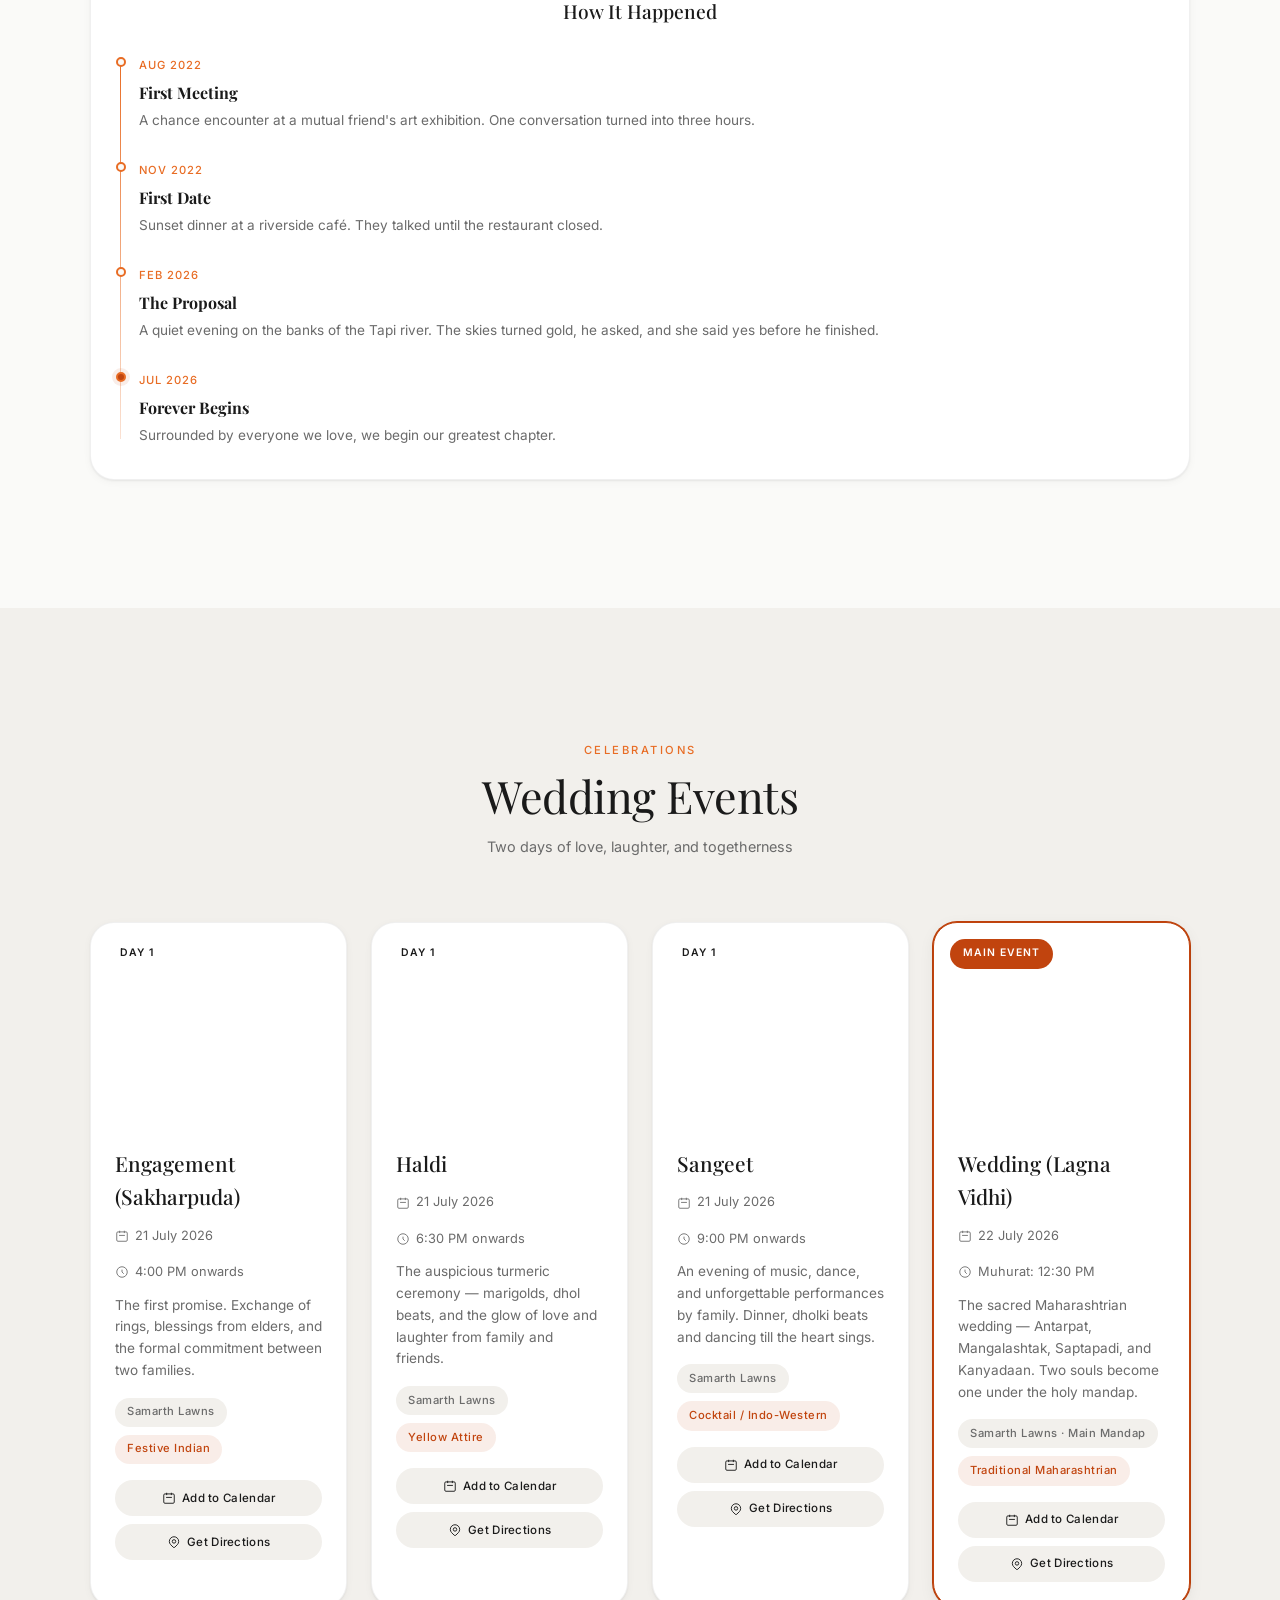
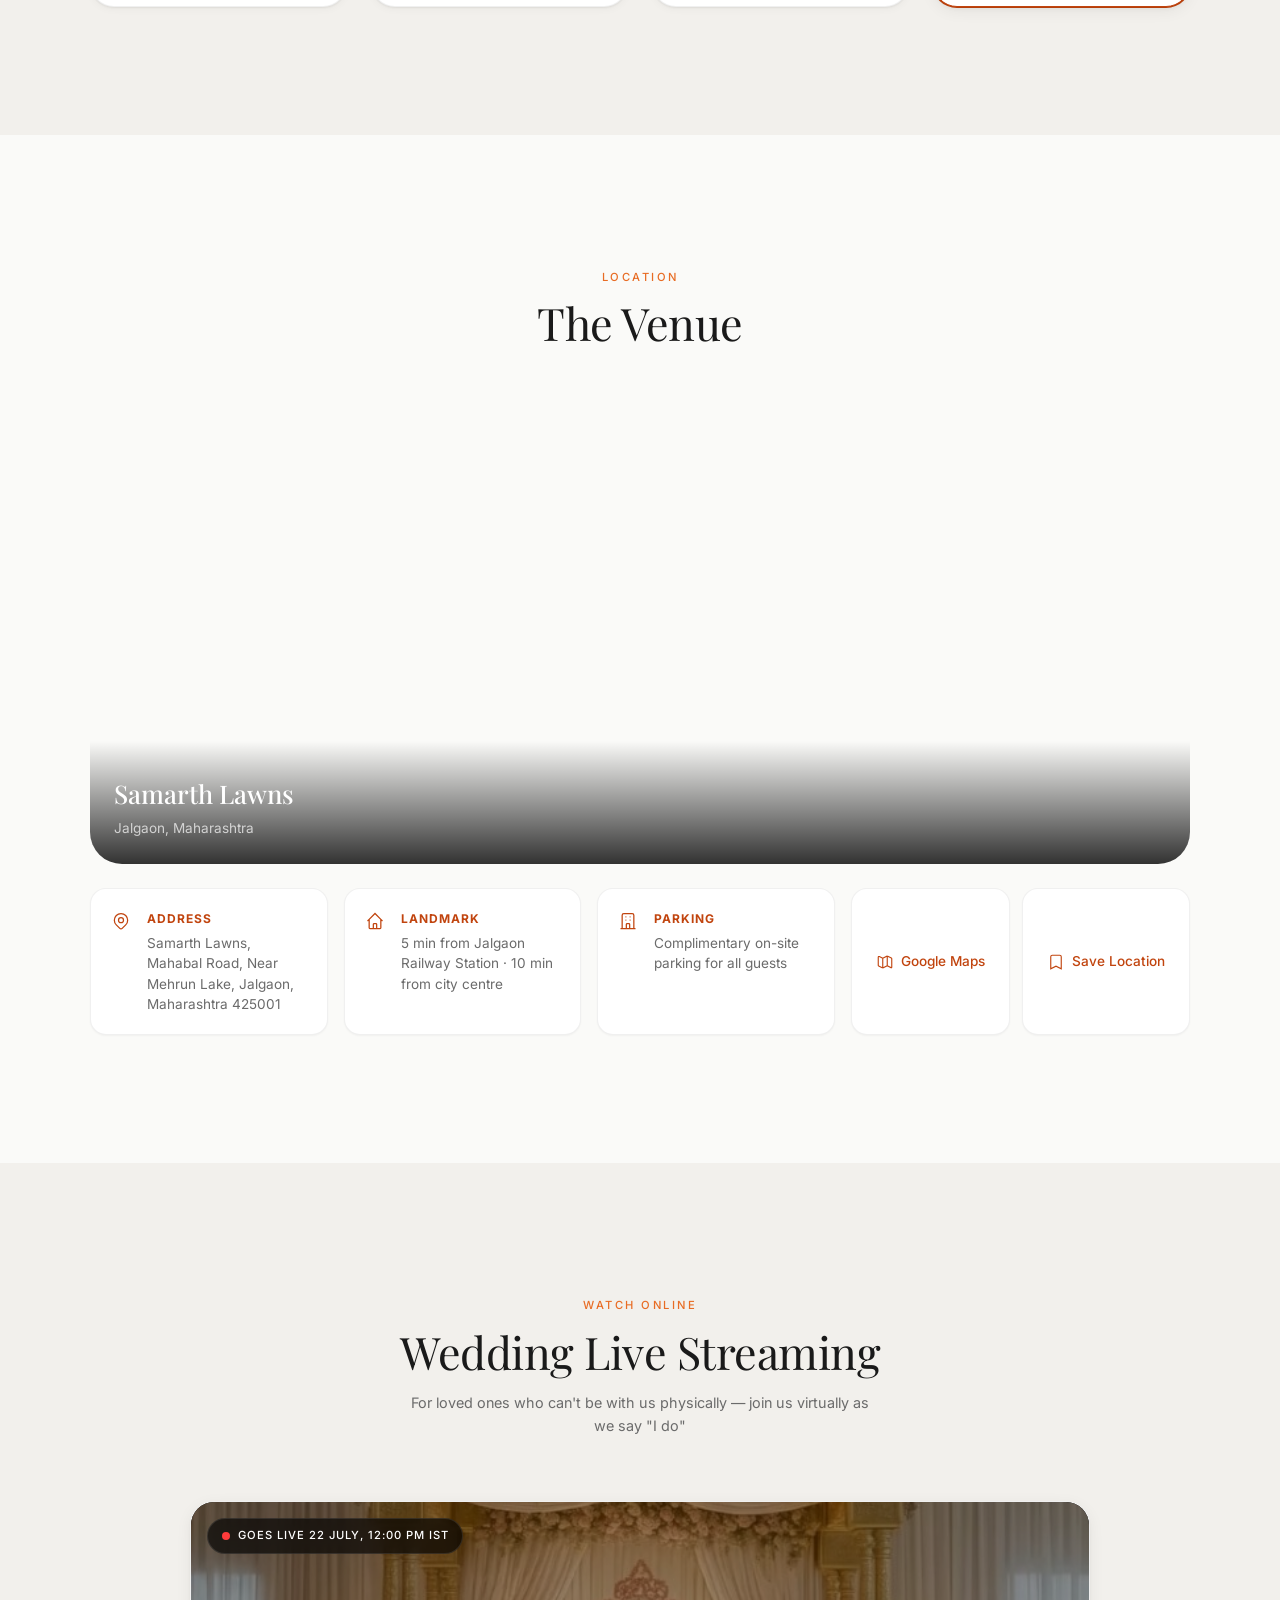
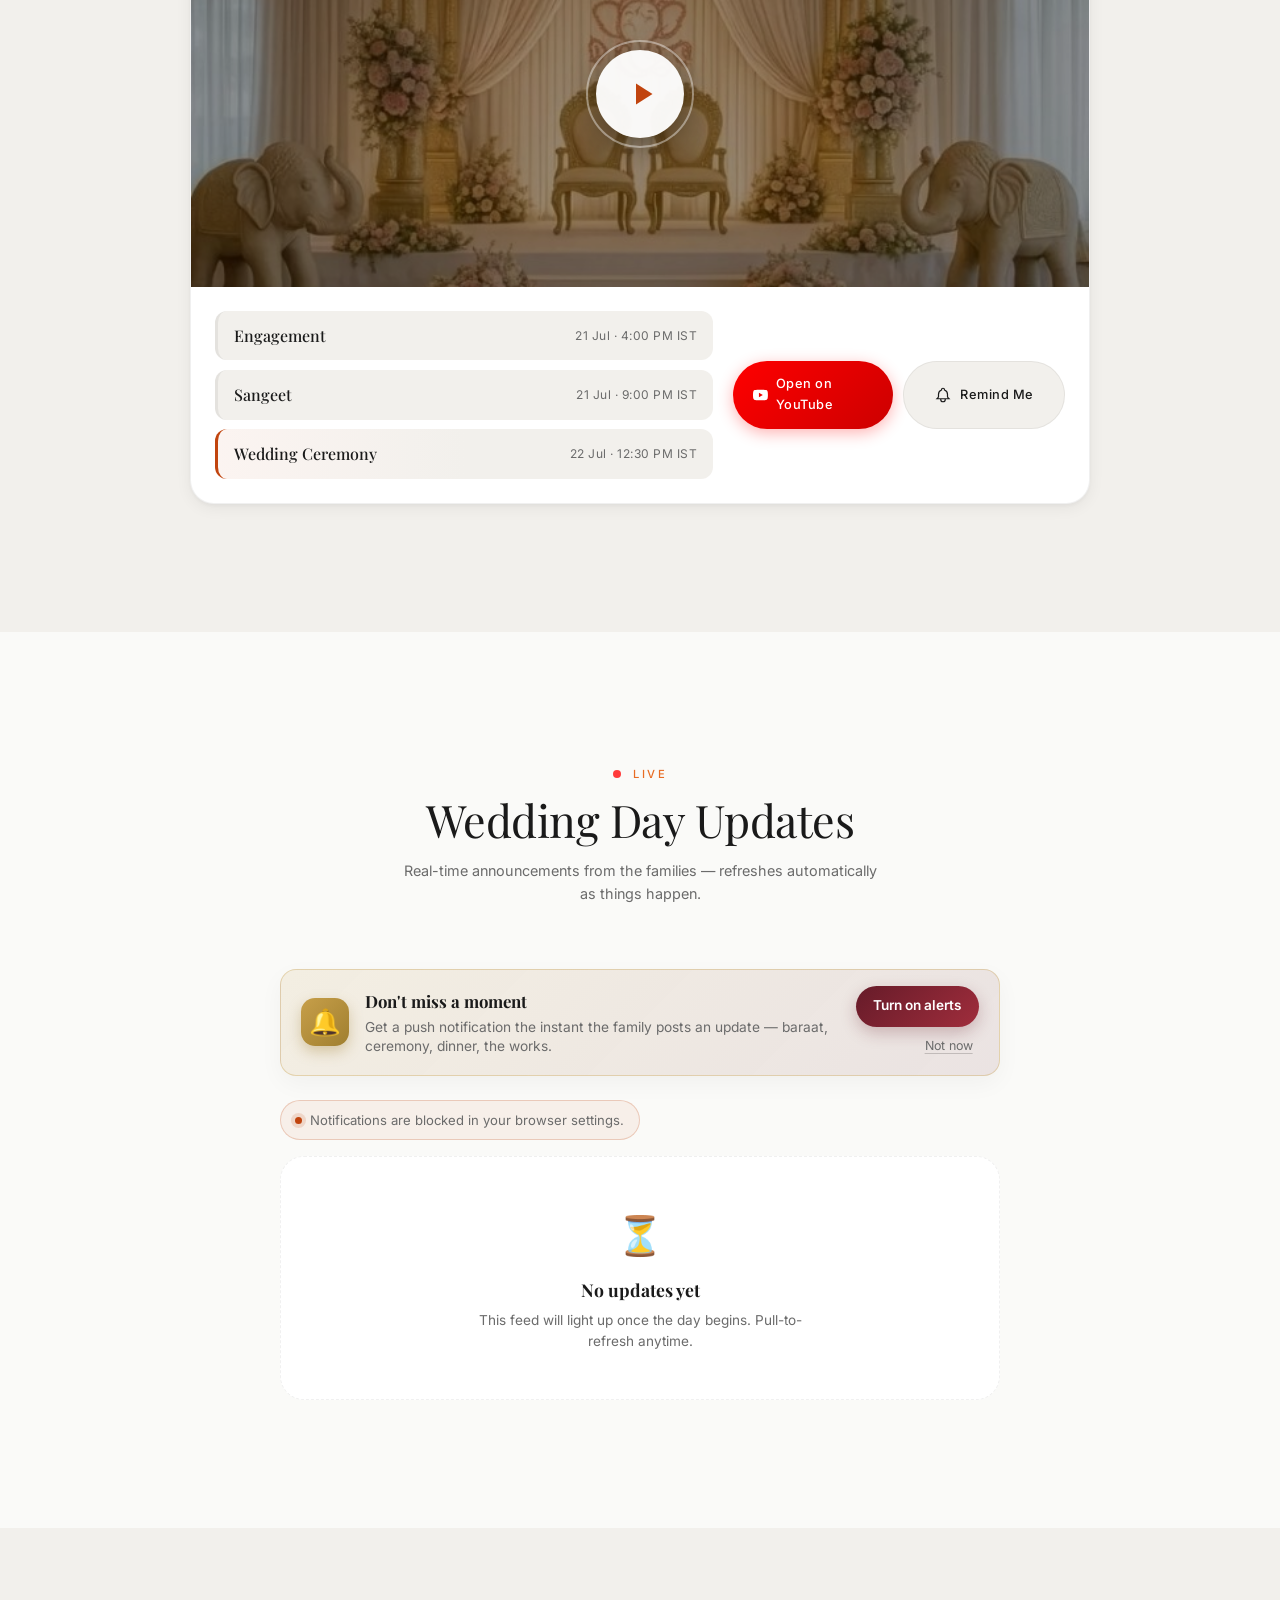
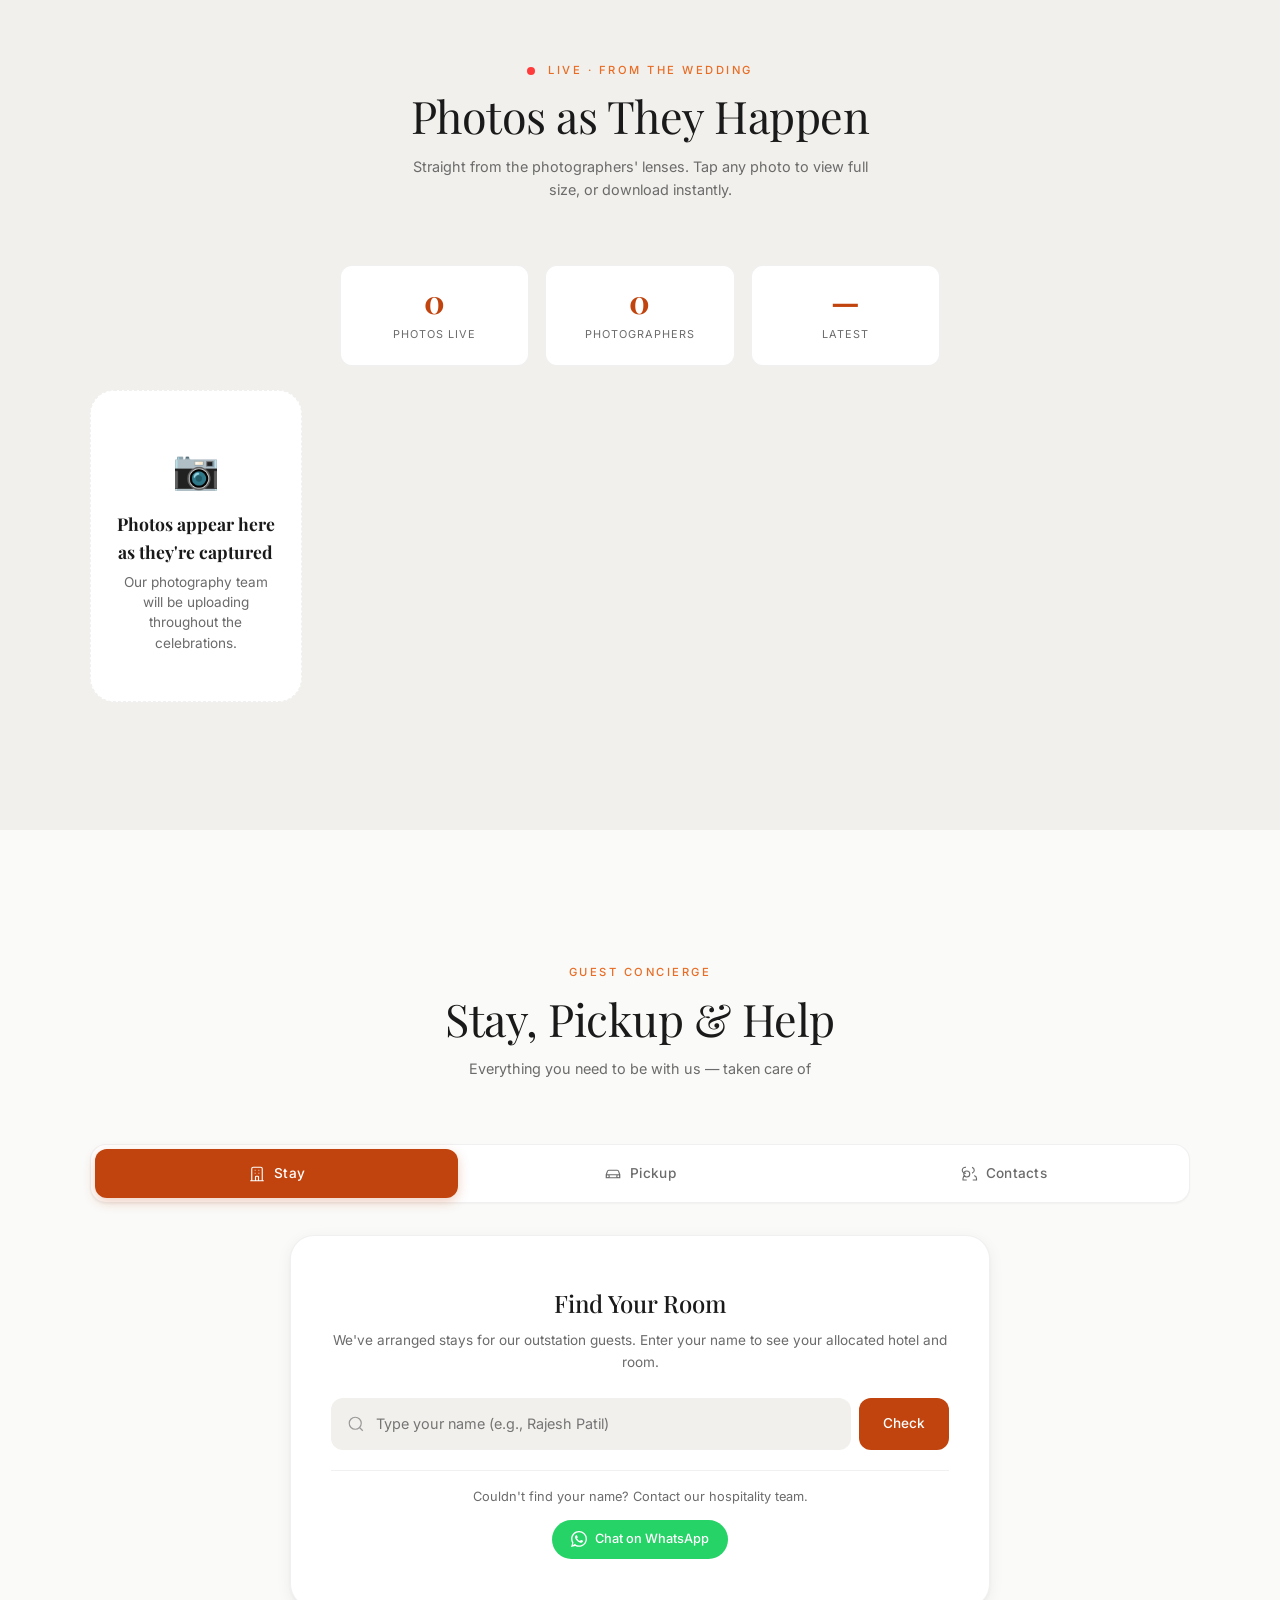
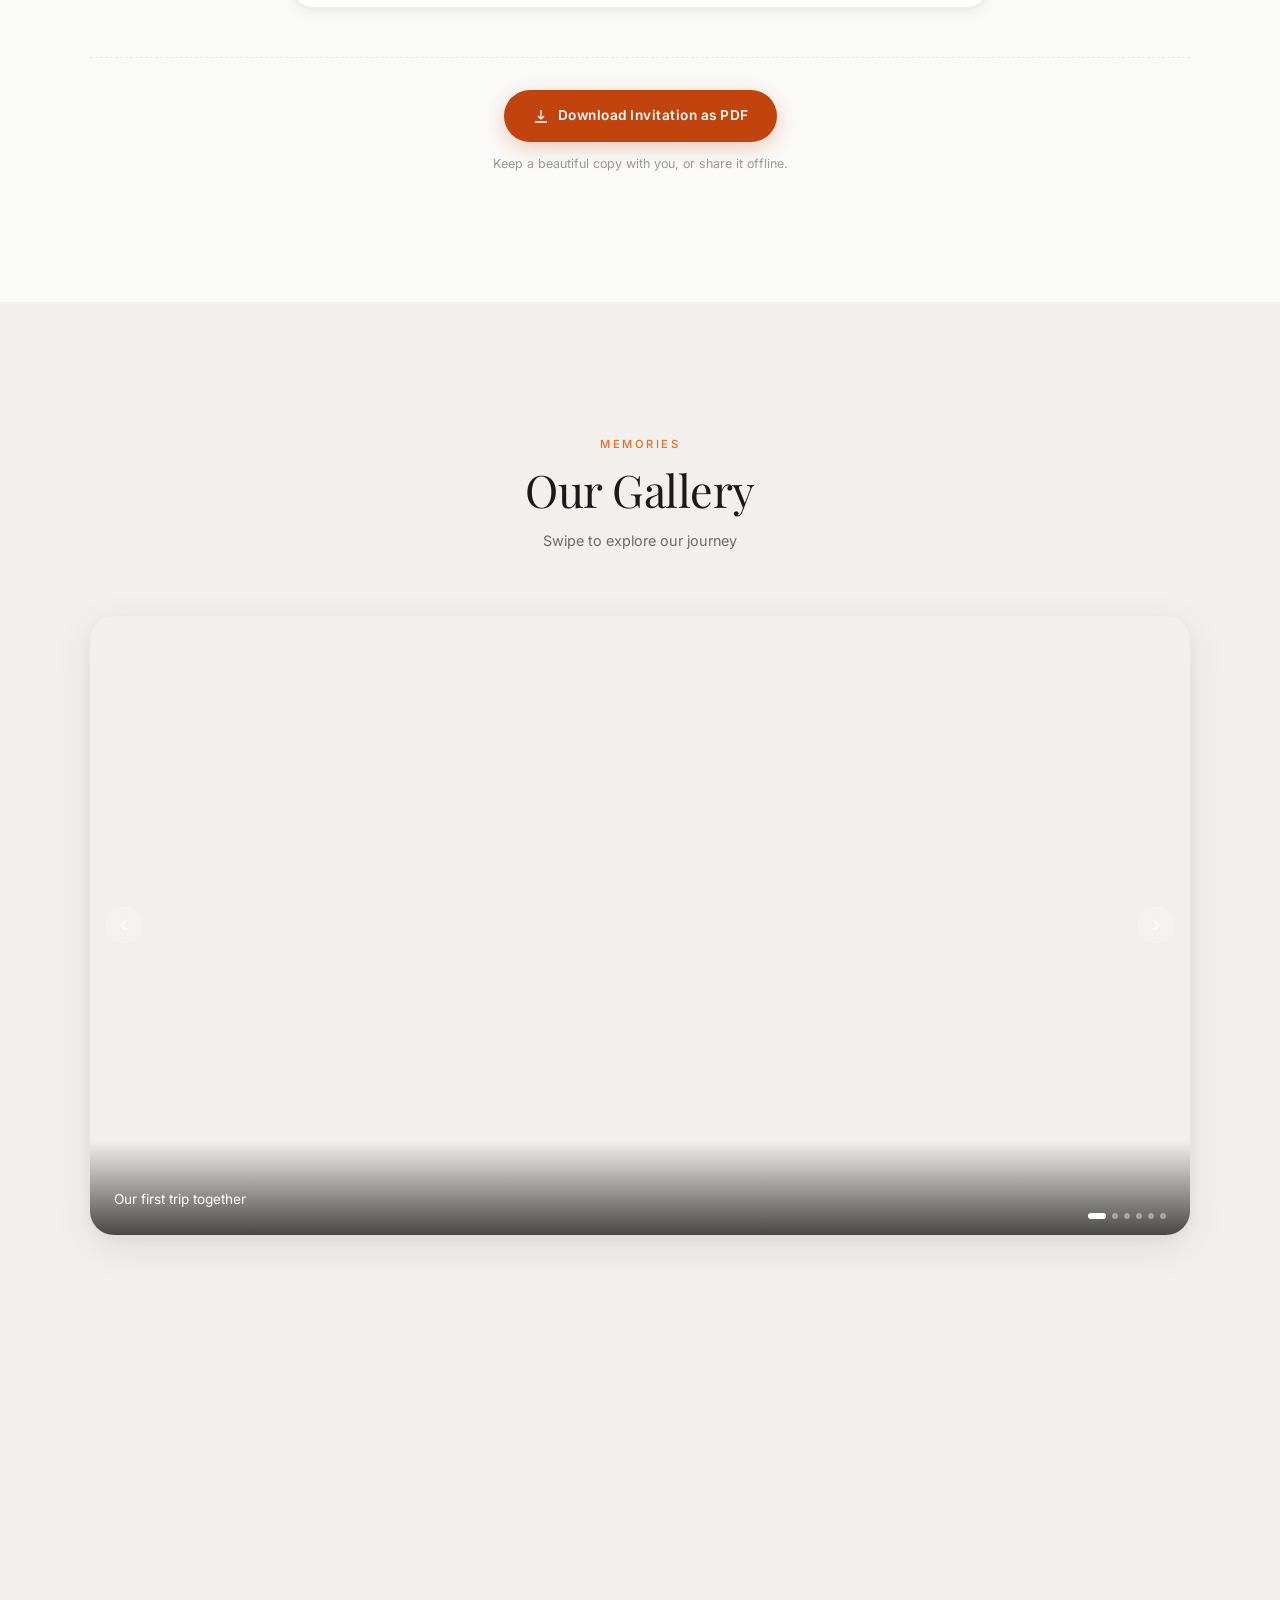
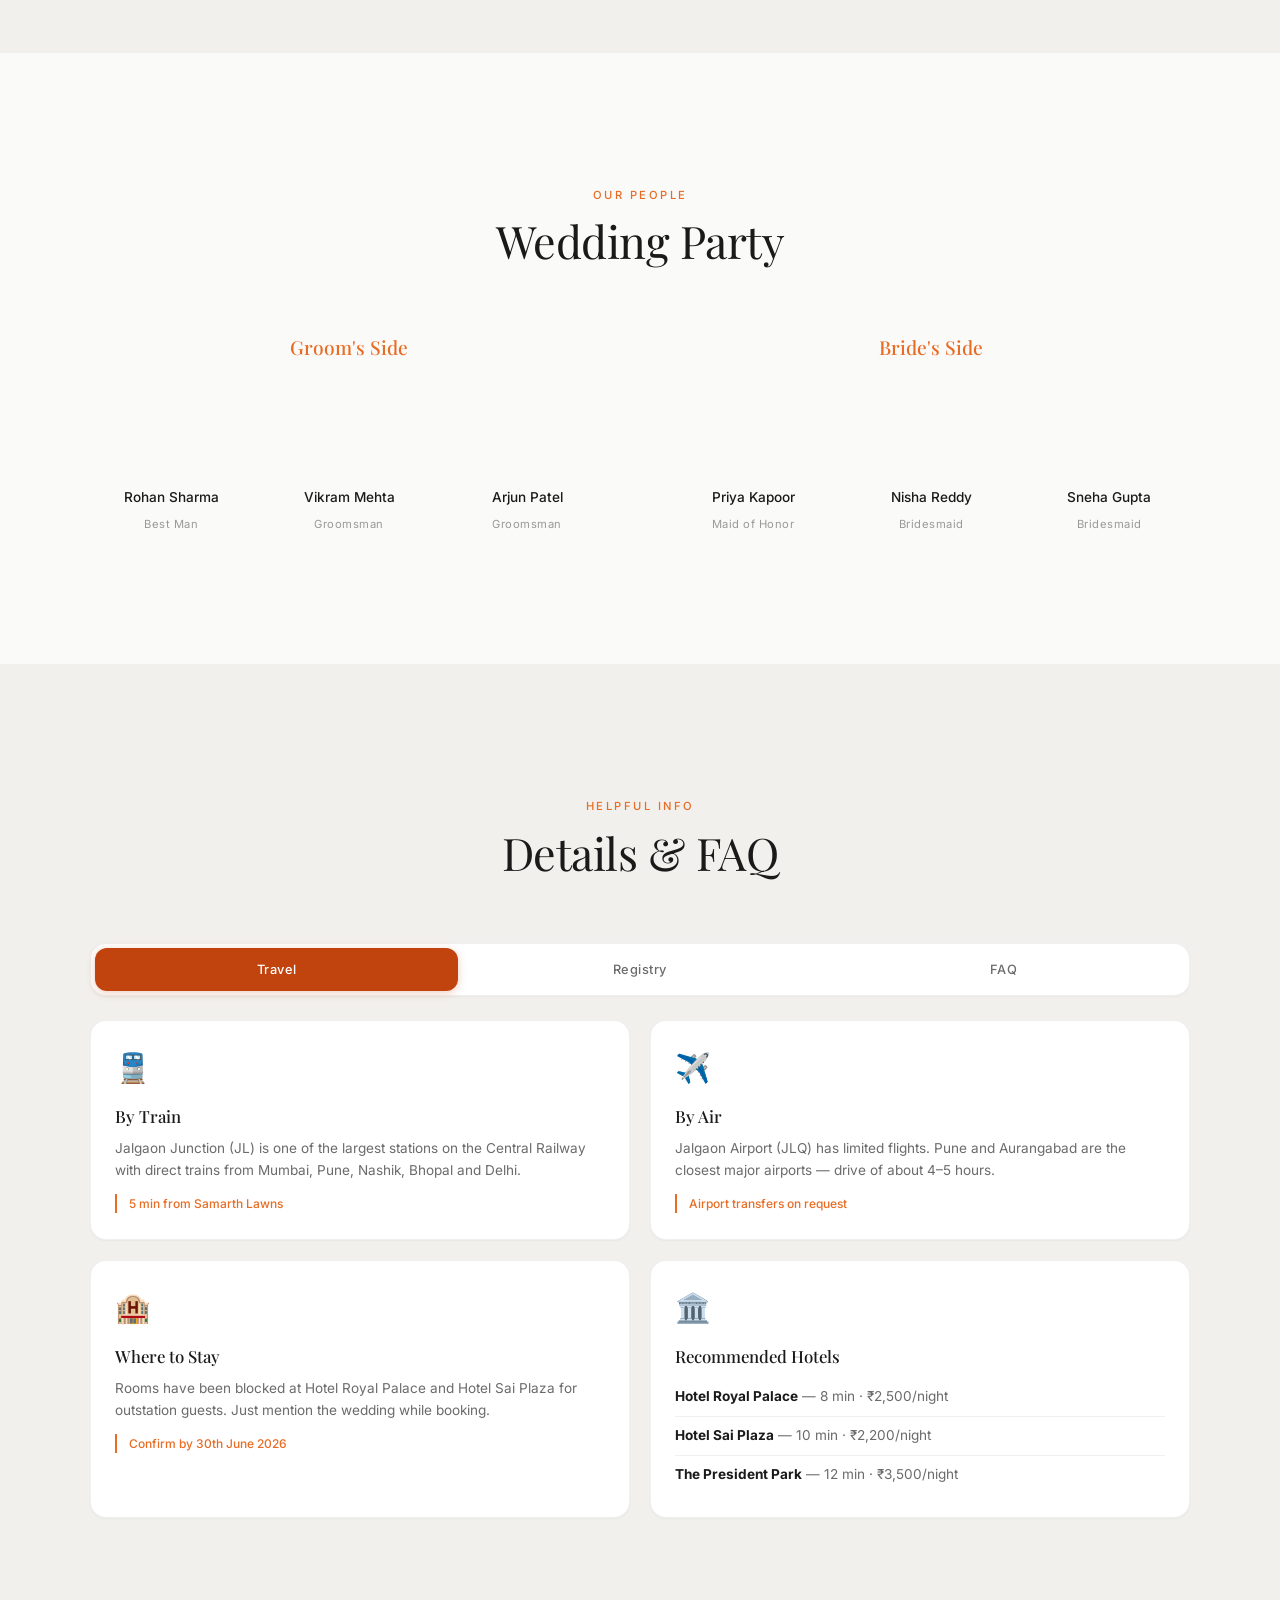
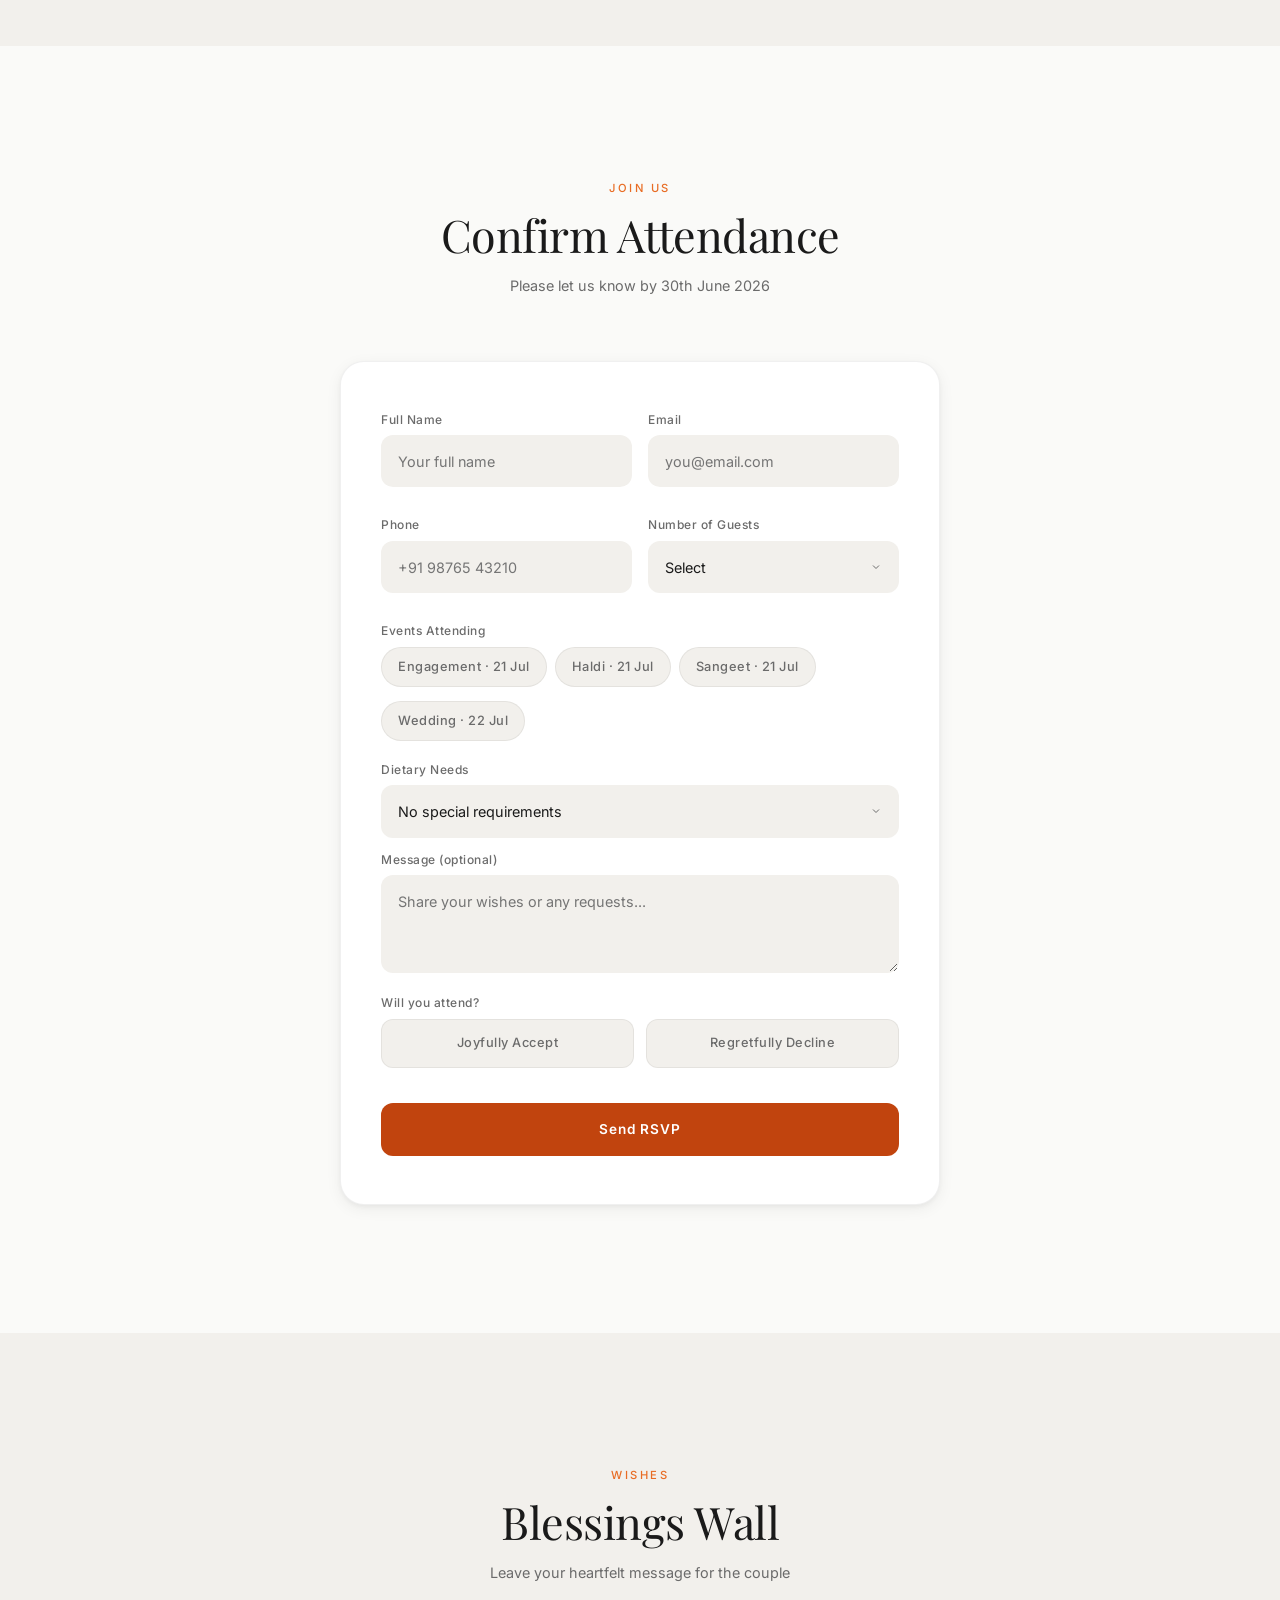
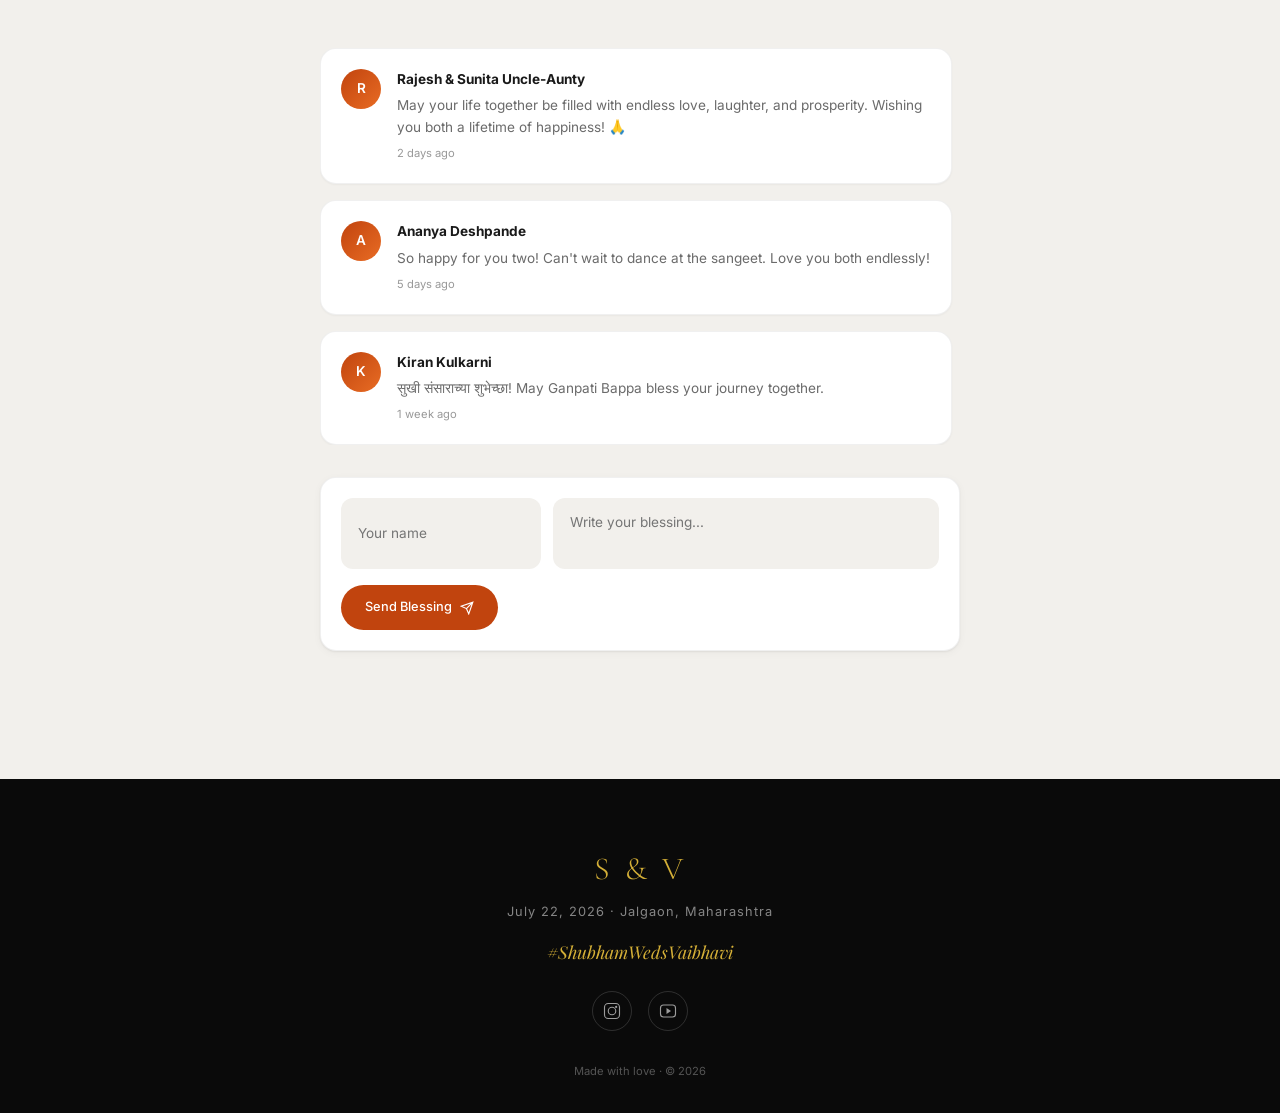
==== commit 549960c0: "feat(hero): brand-new marquee welcome screen · no photo, pure design A radical redesign from scratch" ====
--- a/index.html
+++ b/index.html
@@ -103,72 +103,205 @@
     <!-- Main Content -->
     <main>
 
-        <!-- Hero / Home -->
-        <section id="home" class="hero">
-            <div class="hero-bg">
-                <picture>
-                    <source media="(min-width: 900px)" srcset="assets/hero-heritage-desktop.jpg">
-                    <img src="assets/hero-heritage-mobile.jpg" alt="Bride and groom in traditional Maharashtrian wedding attire sharing a namaste under an ornate mandap" class="hero-bg-img">
-                </picture>
-                <div class="hero-bg-overlay"></div>
-                <div class="hero-mandap-border"></div>
-            </div>
-            <div class="hero-body">
-                <div class="hero-badge">
-                    <span>शुभ विवाह · Shubh Vivah</span>
-                </div>
-                <div class="hero-blessings">
-                    <p class="hero-blessing">॥ श्री गणेशाय नमः ॥</p>
-                    <p class="hero-blessing">॥ नागाई माता प्रसन्न ॥</p>
-                    <p class="hero-blessing">॥ श्री स्वामी समर्थ ॥</p>
-                </div>
-                <h1 class="hero-title">
-                    <span class="hero-name">Shubham</span>
-                    <span class="hero-and">&</span>
-                    <span class="hero-name">Vaibhavi</span>
-                </h1>
-                <p class="hero-location">Jalgaon, Maharashtra</p>
-                <div class="hero-countdown" id="countdown">
-                    <div class="cd-block">
-                        <span class="cd-num" id="cd-days">209</span>
-                        <span class="cd-label">days</span>
-                    </div>
-                    <div class="cd-sep">·</div>
-                    <div class="cd-block">
-                        <span class="cd-num" id="cd-hours">18</span>
-                        <span class="cd-label">hrs</span>
-                    </div>
-                    <div class="cd-sep">·</div>
-                    <div class="cd-block">
-                        <span class="cd-num" id="cd-mins">42</span>
-                        <span class="cd-label">min</span>
-                    </div>
-                    <div class="cd-sep">·</div>
-                    <div class="cd-block">
-                        <span class="cd-num" id="cd-secs">07</span>
-                        <span class="cd-label">sec</span>
-                    </div>
-                </div>
-                <a href="#rsvp" class="hero-btn">
-                    Confirm Your Presence
-                    <svg viewBox="0 0 24 24" fill="none" stroke="currentColor" stroke-width="2"><path d="M17 8l4 4m0 0l-4 4m4-4H3"/></svg>
+        <!-- ============================================================
+             HERO · "MARQUEE" — fresh design (v3)
+             • No photograph · pure dark canvas
+             • Animated self-drawing mandala behind type
+             • Editorial typography · serif × monospace mix
+             • Postage-seal motif · flipboard-style countdown ticker
+             • Letterbox bottom strip with venue coordinates
+             ============================================================ -->
+        <section id="home" class="hero-mq">
+
+            <!-- Drifting gold dust particles (Canvas2D) -->
+            <canvas class="hero-mq__particles" id="heroParticles" aria-hidden="true"></canvas>
+
+            <!-- Animated mandala backdrop (SVG, self-drawing) -->
+            <div class="hero-mq__mandala" aria-hidden="true">
+                <svg viewBox="-200 -200 400 400" preserveAspectRatio="xMidYMid meet">
+                    <defs>
+                        <radialGradient id="mqGlow">
+                            <stop offset="0%"   stop-color="rgba(245,217,166,0.18)"/>
+                            <stop offset="60%"  stop-color="rgba(212,175,55,0.05)"/>
+                            <stop offset="100%" stop-color="rgba(0,0,0,0)"/>
+                        </radialGradient>
+                    </defs>
+                    <circle cx="0" cy="0" r="180" fill="url(#mqGlow)"/>
+
+                    <!-- concentric base rings -->
+                    <g class="mq-ring" fill="none" stroke="rgba(212,175,55,0.55)" stroke-width="0.6">
+                        <circle cx="0" cy="0" r="190"/>
+                        <circle cx="0" cy="0" r="170"/>
+                        <circle cx="0" cy="0" r="120"/>
+                        <circle cx="0" cy="0" r="60"/>
+                        <circle cx="0" cy="0" r="30"/>
+                    </g>
+
+                    <!-- 16-fold lotus petals -->
+                    <g class="mq-petals" fill="none" stroke="rgba(245,217,166,0.8)" stroke-width="0.6" stroke-linecap="round">
+                        <g class="mq-spin-slow">
+                            <!-- repeated petal pattern, hand-tuned -->
+                            <g>
+                                <path d="M0,-160 Q14,-130 0,-100 Q-14,-130 0,-160 Z"/>
+                                <path d="M0,-160 Q14,-130 0,-100 Q-14,-130 0,-160 Z" transform="rotate(22.5)"/>
+                                <path d="M0,-160 Q14,-130 0,-100 Q-14,-130 0,-160 Z" transform="rotate(45)"/>
+                                <path d="M0,-160 Q14,-130 0,-100 Q-14,-130 0,-160 Z" transform="rotate(67.5)"/>
+                                <path d="M0,-160 Q14,-130 0,-100 Q-14,-130 0,-160 Z" transform="rotate(90)"/>
+                                <path d="M0,-160 Q14,-130 0,-100 Q-14,-130 0,-160 Z" transform="rotate(112.5)"/>
+                                <path d="M0,-160 Q14,-130 0,-100 Q-14,-130 0,-160 Z" transform="rotate(135)"/>
+                                <path d="M0,-160 Q14,-130 0,-100 Q-14,-130 0,-160 Z" transform="rotate(157.5)"/>
+                                <path d="M0,-160 Q14,-130 0,-100 Q-14,-130 0,-160 Z" transform="rotate(180)"/>
+                                <path d="M0,-160 Q14,-130 0,-100 Q-14,-130 0,-160 Z" transform="rotate(202.5)"/>
+                                <path d="M0,-160 Q14,-130 0,-100 Q-14,-130 0,-160 Z" transform="rotate(225)"/>
+                                <path d="M0,-160 Q14,-130 0,-100 Q-14,-130 0,-160 Z" transform="rotate(247.5)"/>
+                                <path d="M0,-160 Q14,-130 0,-100 Q-14,-130 0,-160 Z" transform="rotate(270)"/>
+                                <path d="M0,-160 Q14,-130 0,-100 Q-14,-130 0,-160 Z" transform="rotate(292.5)"/>
+                                <path d="M0,-160 Q14,-130 0,-100 Q-14,-130 0,-160 Z" transform="rotate(315)"/>
+                                <path d="M0,-160 Q14,-130 0,-100 Q-14,-130 0,-160 Z" transform="rotate(337.5)"/>
+                            </g>
+                        </g>
+                    </g>
+
+                    <!-- 8-fold paisley accents (counter-rotating) -->
+                    <g class="mq-paisley mq-spin-rev" fill="none" stroke="rgba(212,175,55,0.7)" stroke-width="0.5">
+                        <path d="M0,-100 Q22,-90 22,-70 Q22,-50 0,-50 Q-12,-50 -12,-70 Q-12,-86 0,-86"/>
+                        <path d="M0,-100 Q22,-90 22,-70 Q22,-50 0,-50 Q-12,-50 -12,-70 Q-12,-86 0,-86" transform="rotate(45)"/>
+                        <path d="M0,-100 Q22,-90 22,-70 Q22,-50 0,-50 Q-12,-50 -12,-70 Q-12,-86 0,-86" transform="rotate(90)"/>
+                        <path d="M0,-100 Q22,-90 22,-70 Q22,-50 0,-50 Q-12,-50 -12,-70 Q-12,-86 0,-86" transform="rotate(135)"/>
+                        <path d="M0,-100 Q22,-90 22,-70 Q22,-50 0,-50 Q-12,-50 -12,-70 Q-12,-86 0,-86" transform="rotate(180)"/>
+                        <path d="M0,-100 Q22,-90 22,-70 Q22,-50 0,-50 Q-12,-50 -12,-70 Q-12,-86 0,-86" transform="rotate(225)"/>
+                        <path d="M0,-100 Q22,-90 22,-70 Q22,-50 0,-50 Q-12,-50 -12,-70 Q-12,-86 0,-86" transform="rotate(270)"/>
+                        <path d="M0,-100 Q22,-90 22,-70 Q22,-50 0,-50 Q-12,-50 -12,-70 Q-12,-86 0,-86" transform="rotate(315)"/>
+                    </g>
+
+                    <!-- central swastika-free 4-point star (auspicious) -->
+                    <g class="mq-star" fill="none" stroke="rgba(245,217,166,0.95)" stroke-width="0.8">
+                        <path d="M0,-26 L8,-8 L26,0 L8,8 L0,26 L-8,8 L-26,0 L-8,-8 Z"/>
+                        <circle cx="0" cy="0" r="3" fill="rgba(245,217,166,0.95)" stroke="none"/>
+                    </g>
+                </svg>
+            </div>
+
+            <!-- Corner filigree ornaments -->
+            <span class="hero-mq__corner hero-mq__corner--tl" aria-hidden="true">
+                <svg viewBox="0 0 80 80"><path d="M2,2 L60,2 M2,2 L2,60 M2,2 Q20,20 60,20 M2,2 Q20,20 20,60" fill="none" stroke="rgba(212,175,55,0.7)" stroke-width="0.9"/><circle cx="2" cy="2" r="2.4" fill="rgba(212,175,55,0.8)"/></svg>
+            </span>
+            <span class="hero-mq__corner hero-mq__corner--tr" aria-hidden="true">
+                <svg viewBox="0 0 80 80"><path d="M78,2 L20,2 M78,2 L78,60 M78,2 Q60,20 20,20 M78,2 Q60,20 60,60" fill="none" stroke="rgba(212,175,55,0.7)" stroke-width="0.9"/><circle cx="78" cy="2" r="2.4" fill="rgba(212,175,55,0.8)"/></svg>
+            </span>
+            <span class="hero-mq__corner hero-mq__corner--bl" aria-hidden="true">
+                <svg viewBox="0 0 80 80"><path d="M2,78 L60,78 M2,78 L2,20 M2,78 Q20,60 60,60 M2,78 Q20,60 20,20" fill="none" stroke="rgba(212,175,55,0.7)" stroke-width="0.9"/><circle cx="2" cy="78" r="2.4" fill="rgba(212,175,55,0.8)"/></svg>
+            </span>
+            <span class="hero-mq__corner hero-mq__corner--br" aria-hidden="true">
+                <svg viewBox="0 0 80 80"><path d="M78,78 L20,78 M78,78 L78,20 M78,78 Q60,60 20,60 M78,78 Q60,60 60,20" fill="none" stroke="rgba(212,175,55,0.7)" stroke-width="0.9"/><circle cx="78" cy="78" r="2.4" fill="rgba(212,175,55,0.8)"/></svg>
+            </span>
+
+            <!-- Main composition -->
+            <div class="hero-mq__inner">
+
+                <!-- Editorial masthead -->
+                <header class="hero-mq__head">
+                    <span class="hero-mq__rule"></span>
+                    <span class="hero-mq__edition">№ 0722 · 2026 · EDITION ONE</span>
+                    <span class="hero-mq__rule"></span>
+                </header>
+
+                <!-- Type lockup -->
+                <div class="hero-mq__type">
+                    <h1 class="hero-mq__names">
+                        <span class="hero-mq__name" data-text="Shubham">Shubham</span>
+                        <span class="hero-mq__amp" aria-hidden="true">
+                            <svg viewBox="0 0 60 30" fill="none" stroke="currentColor" stroke-width="1.2" stroke-linecap="round">
+                                <path d="M2 15 L24 15"/>
+                                <circle cx="30" cy="15" r="4.5"/>
+                                <path d="M36 15 L58 15"/>
+                                <path d="M30 6 L30 24"/>
+                            </svg>
+                        </span>
+                        <span class="hero-mq__name" data-text="Vaibhavi">Vaibhavi</span>
+                    </h1>
+                    <p class="hero-mq__deva">शुभ विवाह</p>
+                    <p class="hero-mq__sub">
+                        <span>Sunday</span>
+                        <span class="hero-mq__dot"></span>
+                        <span>22 July 2026</span>
+                        <span class="hero-mq__dot"></span>
+                        <span>Jalgaon</span>
+                    </p>
+                </div>
+
+                <!-- Postage seal (top-right floating, decorative) -->
+                <a href="#rsvp" class="hero-mq__seal" aria-label="Save the date — 22 July 2026">
+                    <svg viewBox="0 0 200 200" aria-hidden="true">
+                        <defs>
+                            <path id="mqSealPath" d="M100,100 m-78,0 a78,78 0 1,1 156,0 a78,78 0 1,1 -156,0"/>
+                        </defs>
+                        <circle cx="100" cy="100" r="90" fill="none" stroke="currentColor" stroke-width="1" stroke-dasharray="4 4" opacity="0.55"/>
+                        <circle cx="100" cy="100" r="78" fill="none" stroke="currentColor" stroke-width="1.2" opacity="0.9"/>
+                        <circle cx="100" cy="100" r="60" fill="none" stroke="currentColor" stroke-width="0.6" opacity="0.55"/>
+                        <text font-family="'Inter',sans-serif" font-size="11" letter-spacing="4.5" font-weight="600" fill="currentColor">
+                            <textPath href="#mqSealPath" startOffset="0%">SAVE THE DATE · SAMARTH LAWNS · JALGAON ·</textPath>
+                        </text>
+                        <g transform="translate(100 100)" fill="currentColor">
+                            <text text-anchor="middle" y="-14" font-family="'Inter',sans-serif" font-size="9" letter-spacing="2.5" opacity="0.7">SUNDAY</text>
+                            <text text-anchor="middle" y="10" font-family="'Playfair Display',serif" font-size="30" font-weight="500">22</text>
+                            <text text-anchor="middle" y="28" font-family="'Inter',sans-serif" font-size="9" letter-spacing="3.5">JUL · 2026</text>
+                        </g>
+                    </svg>
                 </a>
-            </div>
-            <!-- Quick Actions (floating pills) -->
-            <div class="hero-actions">
-                <button class="hero-action-pill" id="saveCalBtn" aria-label="Save the Date">
-                    <svg viewBox="0 0 24 24" fill="none" stroke="currentColor" stroke-width="1.5"><path d="M8 7V3m8 4V3m-9 8h10M5 21h14a2 2 0 002-2V7a2 2 0 00-2-2H5a2 2 0 00-2 2v12a2 2 0 002 2z"/></svg>
-                    Save Date
-                </button>
-                <button class="hero-action-pill" id="shareBtn" aria-label="Share Invitation">
-                    <svg viewBox="0 0 24 24" fill="none" stroke="currentColor" stroke-width="1.5"><path d="M8.684 13.342C8.886 12.938 9 12.482 9 12c0-.482-.114-.938-.316-1.342m0 2.684a3 3 0 110-2.684m0 2.684l6.632 3.316m-6.632-6l6.632-3.316m0 0a3 3 0 105.367-2.684 3 3 0 00-5.367 2.684zm0 9.316a3 3 0 105.368 2.684 3 3 0 00-5.368-2.684z"/></svg>
-                    Share
-                </button>
-            </div>
-            <div class="hero-scroll">
-                <span>Scroll to explore</span>
-                <div class="hero-scroll-line"></div>
-            </div>
+
+                <!-- Flipboard countdown ticker -->
+                <div class="hero-mq__ticker" id="countdown">
+                    <span class="hero-mq__ticker-label">Counting Down</span>
+                    <div class="hero-mq__cells">
+                        <div class="hero-mq__cell">
+                            <span class="hero-mq__cell-num" id="cd-days">209</span>
+                            <span class="hero-mq__cell-unit">days</span>
+                        </div>
+                        <span class="hero-mq__cell-sep">:</span>
+                        <div class="hero-mq__cell">
+                            <span class="hero-mq__cell-num" id="cd-hours">18</span>
+                            <span class="hero-mq__cell-unit">hrs</span>
+                        </div>
+                        <span class="hero-mq__cell-sep">:</span>
+                        <div class="hero-mq__cell">
+                            <span class="hero-mq__cell-num" id="cd-mins">42</span>
+                            <span class="hero-mq__cell-unit">min</span>
+                        </div>
+                        <span class="hero-mq__cell-sep">:</span>
+                        <div class="hero-mq__cell">
+                            <span class="hero-mq__cell-num" id="cd-secs">07</span>
+                            <span class="hero-mq__cell-unit">sec</span>
+                        </div>
+                    </div>
+                </div>
+
+                <!-- Action row -->
+                <div class="hero-mq__cta">
+                    <a href="#rsvp" class="hero-mq__btn hero-mq__btn--primary">
+                        <span>Confirm Presence</span>
+                        <svg viewBox="0 0 24 24" fill="none" stroke="currentColor" stroke-width="1.8" stroke-linecap="round"><path d="M5 12h14M13 6l6 6-6 6"/></svg>
+                    </a>
+                    <button class="hero-mq__btn" id="saveCalBtn">
+                        <svg viewBox="0 0 24 24" fill="none" stroke="currentColor" stroke-width="1.6" stroke-linecap="round"><rect x="3" y="5" width="18" height="16" rx="2"/><path d="M3 10h18M8 3v4M16 3v4"/></svg>
+                        <span>Save Date</span>
+                    </button>
+                    <button class="hero-mq__btn" id="shareBtn">
+                        <svg viewBox="0 0 24 24" fill="none" stroke="currentColor" stroke-width="1.6" stroke-linecap="round"><circle cx="18" cy="5" r="3"/><circle cx="6" cy="12" r="3"/><circle cx="18" cy="19" r="3"/><path d="M8.6 13.5l6.8 4M15.4 6.5L8.6 10.5"/></svg>
+                        <span>Share</span>
+                    </button>
+                </div>
+
+            </div>
+
+            <!-- Cinematic letterbox · venue coordinates -->
+            <footer class="hero-mq__strip" aria-hidden="true">
+                <span class="hero-mq__strip-cell"><em>20.99°N · 75.57°E</em><small>SAMARTH LAWNS</small></span>
+                <span class="hero-mq__strip-cell"><em>11:30 AM IST</em><small>MUHURTA</small></span>
+                <span class="hero-mq__strip-cell"><em>Jalgaon · Maharashtra</em><small>VENUE</small></span>
+                <span class="hero-mq__strip-cell"><em>500+ Guests</em><small>EXPECTED</small></span>
+                <span class="hero-mq__strip-cell"><em>Scroll ↓</em><small>EXPLORE</small></span>
+            </footer>
         </section>
 
         <!-- Couple Stats (premium) -->
--- a/styles.css
+++ b/styles.css
@@ -3193,3 +3193,452 @@
     body { padding: 0; }
     .section { padding: 2rem 1rem; }
 }
+
+/* ==============================================================
+   HERO · MARQUEE (v3) — fresh design, no photography
+   ============================================================== */
+.hero-mq {
+    position: relative;
+    min-height: 100svh;
+    min-height: 100vh;
+    overflow: hidden;
+    background:
+        radial-gradient(ellipse 70% 80% at 50% 30%, #1a0f0a 0%, #0a0605 60%, #050302 100%),
+        linear-gradient(180deg, #0d0805 0%, #050302 100%);
+    color: #f5e9d2;
+    display: flex;
+    flex-direction: column;
+    isolation: isolate;
+    font-family: 'Inter', sans-serif;
+    /* clean reset of legacy hero CSS that might leak through */
+    padding: 0;
+}
+
+/* film-grain noise overlay (CSS-only, very subtle) */
+.hero-mq::before {
+    content: '';
+    position: absolute;
+    inset: 0;
+    background-image:
+        radial-gradient(circle at 50% 50%, rgba(212,175,55,0.04) 0%, rgba(0,0,0,0) 55%),
+        url("data:image/svg+xml;utf8,<svg xmlns='http://www.w3.org/2000/svg' width='180' height='180'><filter id='n'><feTurbulence type='fractalNoise' baseFrequency='0.85' numOctaves='2' stitchTiles='stitch'/><feColorMatrix values='0 0 0 0 0.8 0 0 0 0 0.7 0 0 0 0 0.4 0 0 0 0.12 0'/></filter><rect width='100%' height='100%' filter='url(%23n)'/></svg>");
+    opacity: 0.55;
+    mix-blend-mode: overlay;
+    pointer-events: none;
+    z-index: 1;
+}
+
+/* very faint vignette */
+.hero-mq::after {
+    content: '';
+    position: absolute;
+    inset: 0;
+    background: radial-gradient(ellipse at 50% 50%, transparent 50%, rgba(0,0,0,0.55) 100%);
+    pointer-events: none;
+    z-index: 2;
+}
+
+.hero-mq__particles {
+    position: absolute;
+    inset: 0;
+    z-index: 3;
+    pointer-events: none;
+}
+
+/* ---------- mandala backdrop ---------- */
+.hero-mq__mandala {
+    position: absolute;
+    left: 50%;
+    top: 50%;
+    width: min(96vmin, 980px);
+    aspect-ratio: 1;
+    transform: translate(-50%, -50%);
+    z-index: 4;
+    pointer-events: none;
+    color: #d4af37;
+    opacity: 0;
+    animation: mqMandalaIn 1.4s ease-out 0.2s forwards;
+}
+.hero-mq__mandala svg { width: 100%; height: 100%; display: block; }
+
+@keyframes mqMandalaIn { from { opacity: 0; transform: translate(-50%, -50%) scale(0.85); } to { opacity: 1; transform: translate(-50%, -50%) scale(1); } }
+
+/* self-drawing strokes */
+.hero-mq__mandala .mq-ring circle,
+.hero-mq__mandala .mq-petals path,
+.hero-mq__mandala .mq-paisley path,
+.hero-mq__mandala .mq-star path {
+    stroke-dasharray: 1200;
+    stroke-dashoffset: 1200;
+    animation: mqDraw 2.4s ease-out forwards;
+}
+.hero-mq__mandala .mq-ring circle:nth-child(1) { animation-delay: 0.3s; }
+.hero-mq__mandala .mq-ring circle:nth-child(2) { animation-delay: 0.5s; }
+.hero-mq__mandala .mq-ring circle:nth-child(3) { animation-delay: 0.8s; }
+.hero-mq__mandala .mq-ring circle:nth-child(4) { animation-delay: 1.0s; }
+.hero-mq__mandala .mq-ring circle:nth-child(5) { animation-delay: 1.2s; }
+.hero-mq__mandala .mq-petals  { animation-delay: 0.7s; }
+.hero-mq__mandala .mq-paisley { animation-delay: 1.4s; }
+.hero-mq__mandala .mq-star    { animation-delay: 1.7s; }
+
+@keyframes mqDraw { to { stroke-dashoffset: 0; } }
+
+/* slow rotation for the petals + counter-rotation for paisley */
+.hero-mq__mandala .mq-spin-slow { transform-origin: center; animation: mqSpin 120s linear infinite; }
+.hero-mq__mandala .mq-spin-rev  { transform-origin: center; animation: mqSpin 80s linear infinite reverse; }
+@keyframes mqSpin { to { transform: rotate(360deg); } }
+
+/* twinkling central star */
+.hero-mq__mandala .mq-star { animation: mqDraw 2.4s ease-out forwards, mqTwinkle 3.5s ease-in-out 3s infinite; }
+@keyframes mqTwinkle { 0%, 100% { opacity: 1; } 50% { opacity: 0.55; } }
+
+/* ---------- corner filigree ---------- */
+.hero-mq__corner {
+    position: absolute;
+    width: clamp(58px, 7vw, 88px);
+    aspect-ratio: 1;
+    z-index: 5;
+    opacity: 0;
+    animation: mqFadeIn 1s ease-out 1.6s forwards;
+}
+.hero-mq__corner svg { width: 100%; height: 100%; display: block; }
+.hero-mq__corner--tl { top: clamp(18px, 3vw, 32px); left:  clamp(18px, 3vw, 32px); }
+.hero-mq__corner--tr { top: clamp(18px, 3vw, 32px); right: clamp(18px, 3vw, 32px); }
+.hero-mq__corner--bl { bottom: clamp(74px, 9vw, 112px); left:  clamp(18px, 3vw, 32px); }
+.hero-mq__corner--br { bottom: clamp(74px, 9vw, 112px); right: clamp(18px, 3vw, 32px); }
+@keyframes mqFadeIn { to { opacity: 1; } }
+
+/* ---------- inner composition ---------- */
+.hero-mq__inner {
+    position: relative;
+    z-index: 6;
+    flex: 1;
+    display: flex;
+    flex-direction: column;
+    align-items: center;
+    justify-content: center;
+    text-align: center;
+    padding: clamp(80px, 12vh, 140px) clamp(20px, 5vw, 60px) clamp(140px, 18vh, 200px);
+    gap: clamp(20px, 3.5vh, 36px);
+    width: 100%;
+}
+
+/* ---------- masthead ---------- */
+.hero-mq__head {
+    display: flex;
+    align-items: center;
+    gap: 14px;
+    width: 100%;
+    max-width: 520px;
+    opacity: 0;
+    animation: mqFadeUp 0.9s ease-out 0.4s forwards;
+}
+.hero-mq__rule {
+    flex: 1;
+    height: 1px;
+    background: linear-gradient(90deg, transparent, rgba(212,175,55,0.6), transparent);
+}
+.hero-mq__edition {
+    font-family: 'Inter', sans-serif;
+    font-size: 0.7rem;
+    font-weight: 600;
+    letter-spacing: 0.32em;
+    color: rgba(245,217,166,0.85);
+    text-transform: uppercase;
+    white-space: nowrap;
+}
+@keyframes mqFadeUp { from { opacity: 0; transform: translateY(14px); } to { opacity: 1; transform: translateY(0); } }
+
+/* ---------- typography lockup ---------- */
+.hero-mq__type {
+    display: flex;
+    flex-direction: column;
+    align-items: center;
+    gap: 14px;
+}
+.hero-mq__names {
+    display: flex;
+    align-items: center;
+    justify-content: center;
+    flex-wrap: wrap;
+    gap: clamp(14px, 2vw, 30px);
+    font-family: 'Playfair Display', 'Cormorant Garamond', serif;
+    font-weight: 400;
+    line-height: 0.95;
+    margin: 0;
+}
+.hero-mq__name {
+    font-size: clamp(2.8rem, 9vw, 7.5rem);
+    background: linear-gradient(180deg, #fff5d8 0%, #f5d9a6 55%, #c89d4f 100%);
+    -webkit-background-clip: text;
+    background-clip: text;
+    color: transparent;
+    letter-spacing: -0.01em;
+    position: relative;
+    opacity: 0;
+    animation: mqNameIn 1.1s cubic-bezier(0.2, 0.7, 0.2, 1) 1.2s forwards;
+    text-shadow: 0 1px 24px rgba(0,0,0,0.25);
+}
+.hero-mq__name:last-child { animation-delay: 1.5s; }
+@keyframes mqNameIn { from { opacity: 0; transform: translateY(20px); letter-spacing: 0.05em; } to { opacity: 1; transform: translateY(0); letter-spacing: -0.01em; } }
+
+.hero-mq__amp {
+    width: clamp(50px, 6vw, 78px);
+    color: rgba(212,175,55,0.85);
+    opacity: 0;
+    animation: mqFadeIn 0.6s ease-out 1.4s forwards;
+}
+.hero-mq__amp svg { width: 100%; height: auto; display: block; }
+
+.hero-mq__deva {
+    font-family: 'Noto Sans Devanagari', 'Devanagari Sangam MN', serif;
+    font-size: clamp(0.95rem, 1.6vw, 1.25rem);
+    color: rgba(245,217,166,0.8);
+    letter-spacing: 0.06em;
+    margin: 0;
+    opacity: 0;
+    animation: mqFadeUp 0.9s ease-out 1.8s forwards;
+}
+
+.hero-mq__sub {
+    display: flex;
+    align-items: center;
+    gap: 12px;
+    font-family: 'Inter', sans-serif;
+    font-size: clamp(0.78rem, 1.1vw, 0.9rem);
+    font-weight: 500;
+    letter-spacing: 0.22em;
+    text-transform: uppercase;
+    color: rgba(255,255,255,0.72);
+    margin: 0;
+    opacity: 0;
+    animation: mqFadeUp 0.9s ease-out 2.0s forwards;
+    flex-wrap: wrap;
+    justify-content: center;
+}
+.hero-mq__dot {
+    width: 4px;
+    height: 4px;
+    border-radius: 50%;
+    background: rgba(212,175,55,0.7);
+}
+
+/* ---------- postage seal ---------- */
+.hero-mq__seal {
+    position: absolute;
+    top: clamp(80px, 11vh, 130px);
+    right: clamp(28px, 5vw, 72px);
+    width: clamp(120px, 13vw, 168px);
+    aspect-ratio: 1;
+    z-index: 7;
+    color: rgba(245,217,166,0.92);
+    text-decoration: none;
+    opacity: 0;
+    animation: mqSealIn 1.2s cubic-bezier(0.2, 0.7, 0.2, 1) 2.3s forwards;
+    transition: transform 0.3s ease;
+}
+.hero-mq__seal svg { width: 100%; height: 100%; display: block; animation: mqSealSpin 60s linear infinite; }
+.hero-mq__seal:hover { color: #f5d9a6; transform: scale(1.05); }
+.hero-mq__seal:hover svg { animation-duration: 12s; }
+
+@keyframes mqSealSpin { to { transform: rotate(360deg); } }
+@keyframes mqSealIn   { from { opacity: 0; transform: rotate(-90deg) scale(0.6); } to { opacity: 1; transform: rotate(0) scale(1); } }
+
+/* ---------- flipboard ticker ---------- */
+.hero-mq__ticker {
+    display: flex;
+    flex-direction: column;
+    align-items: center;
+    gap: 10px;
+    padding: 14px clamp(16px, 2.5vw, 26px) 18px;
+    border: 1px solid rgba(212,175,55,0.28);
+    background: rgba(8, 5, 3, 0.6);
+    backdrop-filter: blur(14px);
+    -webkit-backdrop-filter: blur(14px);
+    border-radius: 14px;
+    opacity: 0;
+    animation: mqFadeUp 0.9s ease-out 2.2s forwards;
+}
+.hero-mq__ticker-label {
+    font-family: 'Inter', sans-serif;
+    font-size: 0.62rem;
+    font-weight: 600;
+    letter-spacing: 0.42em;
+    color: rgba(212,175,55,0.85);
+    text-transform: uppercase;
+}
+.hero-mq__cells {
+    display: flex;
+    align-items: baseline;
+    gap: clamp(8px, 1.2vw, 14px);
+}
+.hero-mq__cell {
+    display: flex;
+    flex-direction: column;
+    align-items: center;
+    min-width: clamp(50px, 7vw, 72px);
+}
+.hero-mq__cell-num {
+    font-family: 'Inter', 'Menlo', monospace;
+    font-feature-settings: 'tnum';
+    font-size: clamp(1.6rem, 3.4vw, 2.6rem);
+    font-weight: 700;
+    line-height: 1;
+    color: #fff5d8;
+    letter-spacing: -0.02em;
+    background: linear-gradient(180deg, #fff5d8, #d4af37);
+    -webkit-background-clip: text;
+    background-clip: text;
+    color: transparent;
+    position: relative;
+}
+.hero-mq__cell-num.flip { animation: mqFlip 0.35s ease-in-out; }
+@keyframes mqFlip {
+    0%   { transform: rotateX(0); }
+    50%  { transform: rotateX(90deg); opacity: 0.2; }
+    100% { transform: rotateX(0); }
+}
+.hero-mq__cell-unit {
+    font-family: 'Inter', sans-serif;
+    font-size: 0.62rem;
+    font-weight: 500;
+    letter-spacing: 0.32em;
+    color: rgba(255,255,255,0.55);
+    text-transform: uppercase;
+    margin-top: 4px;
+}
+.hero-mq__cell-sep {
+    font-family: 'Inter', monospace;
+    font-size: clamp(1.4rem, 3vw, 2.2rem);
+    font-weight: 300;
+    color: rgba(212,175,55,0.5);
+    line-height: 1;
+    align-self: flex-start;
+    margin-top: 0.05em;
+    animation: mqColonBlink 1.2s ease-in-out infinite;
+}
+@keyframes mqColonBlink { 0%, 100% { opacity: 1; } 50% { opacity: 0.25; } }
+
+/* ---------- CTA row ---------- */
+.hero-mq__cta {
+    display: flex;
+    align-items: center;
+    gap: 10px;
+    flex-wrap: wrap;
+    justify-content: center;
+    opacity: 0;
+    animation: mqFadeUp 0.9s ease-out 2.4s forwards;
+}
+.hero-mq__btn {
+    display: inline-flex;
+    align-items: center;
+    gap: 10px;
+    padding: 12px 22px;
+    border: 1px solid rgba(245,217,166,0.35);
+    background: rgba(245,217,166,0.06);
+    color: #f5d9a6;
+    font-family: 'Inter', sans-serif;
+    font-size: 0.84rem;
+    font-weight: 600;
+    letter-spacing: 0.06em;
+    border-radius: 999px;
+    cursor: pointer;
+    text-decoration: none;
+    transition: background 0.2s, color 0.2s, transform 0.18s, border-color 0.2s;
+}
+.hero-mq__btn:hover { background: rgba(245,217,166,0.14); border-color: rgba(245,217,166,0.6); transform: translateY(-1px); }
+.hero-mq__btn:active { transform: scale(0.98); }
+.hero-mq__btn svg { width: 16px; height: 16px; }
+
+.hero-mq__btn--primary {
+    background: linear-gradient(135deg, #c1440e 0%, #e86c24 100%);
+    border-color: rgba(245,217,166,0.6);
+    color: #fff;
+    box-shadow: 0 8px 28px rgba(193, 68, 14, 0.32), inset 0 1px 0 rgba(255,255,255,0.18);
+}
+.hero-mq__btn--primary:hover { background: linear-gradient(135deg, #d65419 0%, #f47a32 100%); color: #fff; }
+
+/* ---------- letterbox bottom strip ---------- */
+.hero-mq__strip {
+    position: absolute;
+    left: 0;
+    right: 0;
+    bottom: 0;
+    z-index: 6;
+    display: flex;
+    justify-content: space-between;
+    align-items: center;
+    padding: 14px clamp(20px, 5vw, 60px);
+    background: linear-gradient(180deg, transparent, rgba(0,0,0,0.5) 50%, rgba(0,0,0,0.85));
+    border-top: 1px solid rgba(212,175,55,0.25);
+    font-family: 'Inter', sans-serif;
+    gap: 18px;
+    overflow-x: auto;
+    scrollbar-width: none;
+    opacity: 0;
+    animation: mqFadeUp 0.9s ease-out 2.6s forwards;
+}
+.hero-mq__strip::-webkit-scrollbar { display: none; }
+.hero-mq__strip-cell {
+    display: flex;
+    flex-direction: column;
+    gap: 2px;
+    white-space: nowrap;
+    flex-shrink: 0;
+}
+.hero-mq__strip-cell em {
+    font-family: 'Playfair Display', serif;
+    font-style: normal;
+    font-size: 0.92rem;
+    color: #f5e9d2;
+    letter-spacing: 0.02em;
+}
+.hero-mq__strip-cell small {
+    font-size: 0.62rem;
+    font-weight: 600;
+    letter-spacing: 0.28em;
+    color: rgba(212,175,55,0.7);
+    text-transform: uppercase;
+}
+
+/* ---------- responsive ---------- */
+@media (max-width: 760px) {
+    .hero-mq__inner { padding: 100px 18px 200px; gap: 22px; }
+    .hero-mq__seal {
+        position: static;
+        margin: 4px auto -10px;
+        width: clamp(96px, 28vw, 130px);
+    }
+    .hero-mq__strip {
+        justify-content: flex-start;
+        padding: 12px 18px;
+    }
+    .hero-mq__corner { width: 46px; }
+    .hero-mq__corner--bl, .hero-mq__corner--br { bottom: 110px; }
+    .hero-mq__head { max-width: 340px; }
+    .hero-mq__edition { font-size: 0.6rem; letter-spacing: 0.22em; }
+    .hero-mq__sub { gap: 8px; letter-spacing: 0.15em; }
+}
+
+@media (prefers-reduced-motion: reduce) {
+    .hero-mq__mandala,
+    .hero-mq__mandala .mq-spin-slow,
+    .hero-mq__mandala .mq-spin-rev,
+    .hero-mq__mandala .mq-star,
+    .hero-mq__seal svg,
+    .hero-mq__cell-sep,
+    .hero-mq__cell-num.flip,
+    .hero-mq__name,
+    .hero-mq__amp,
+    .hero-mq__deva,
+    .hero-mq__sub,
+    .hero-mq__head,
+    .hero-mq__ticker,
+    .hero-mq__cta,
+    .hero-mq__strip,
+    .hero-mq__corner {
+        animation: none !important;
+        opacity: 1 !important;
+        transform: none !important;
+    }
+}
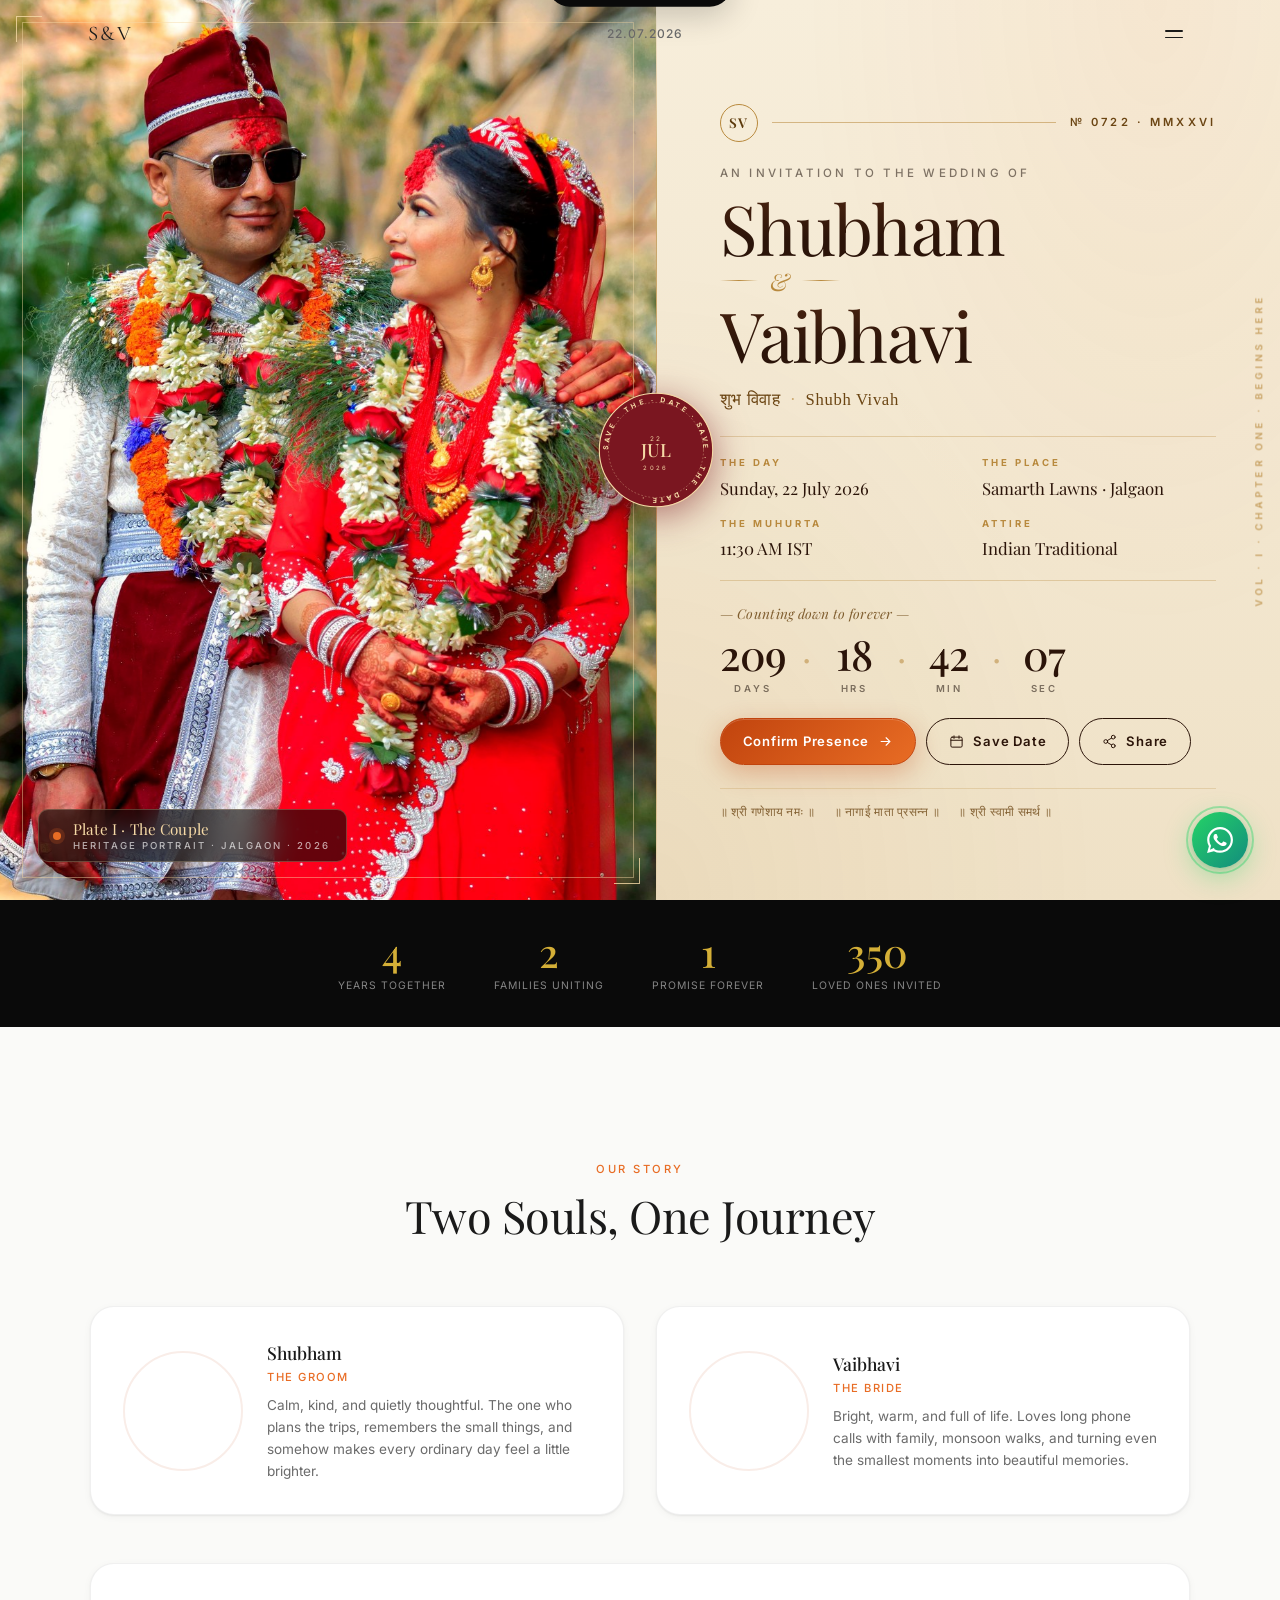
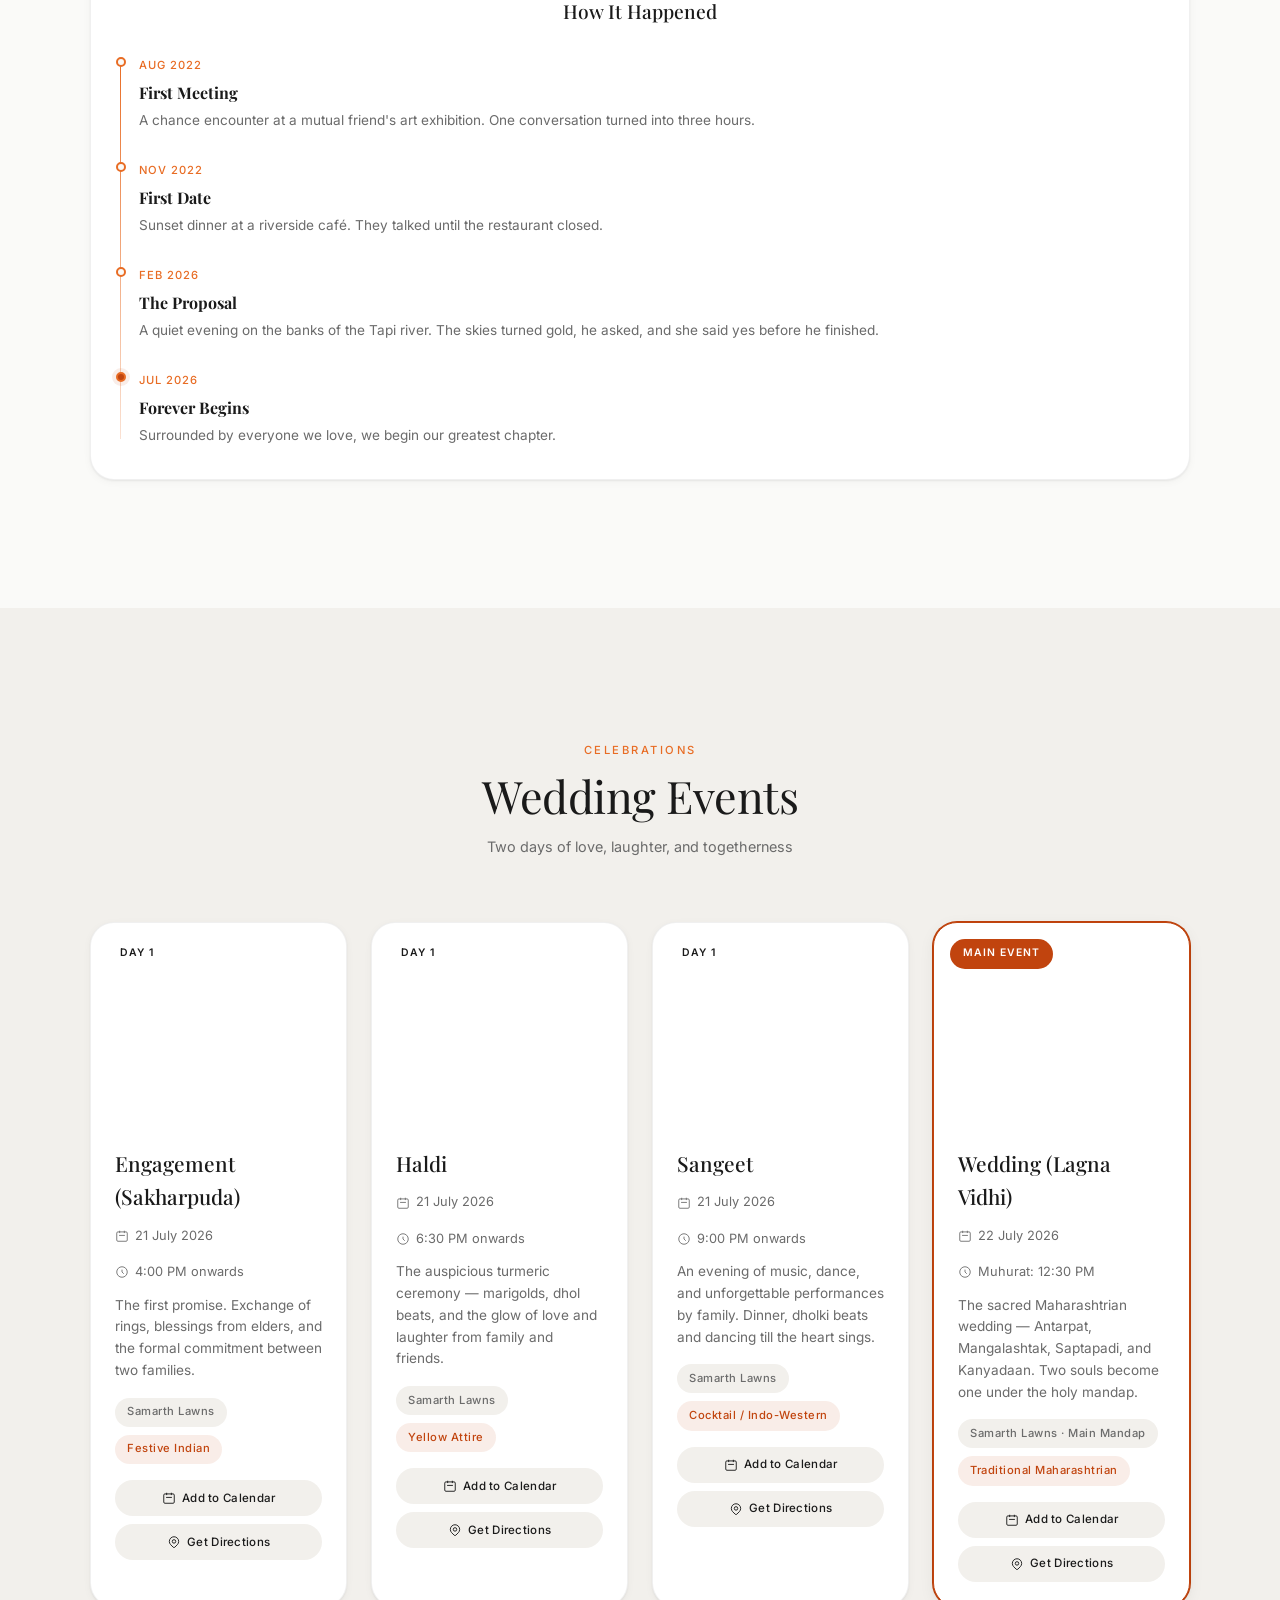
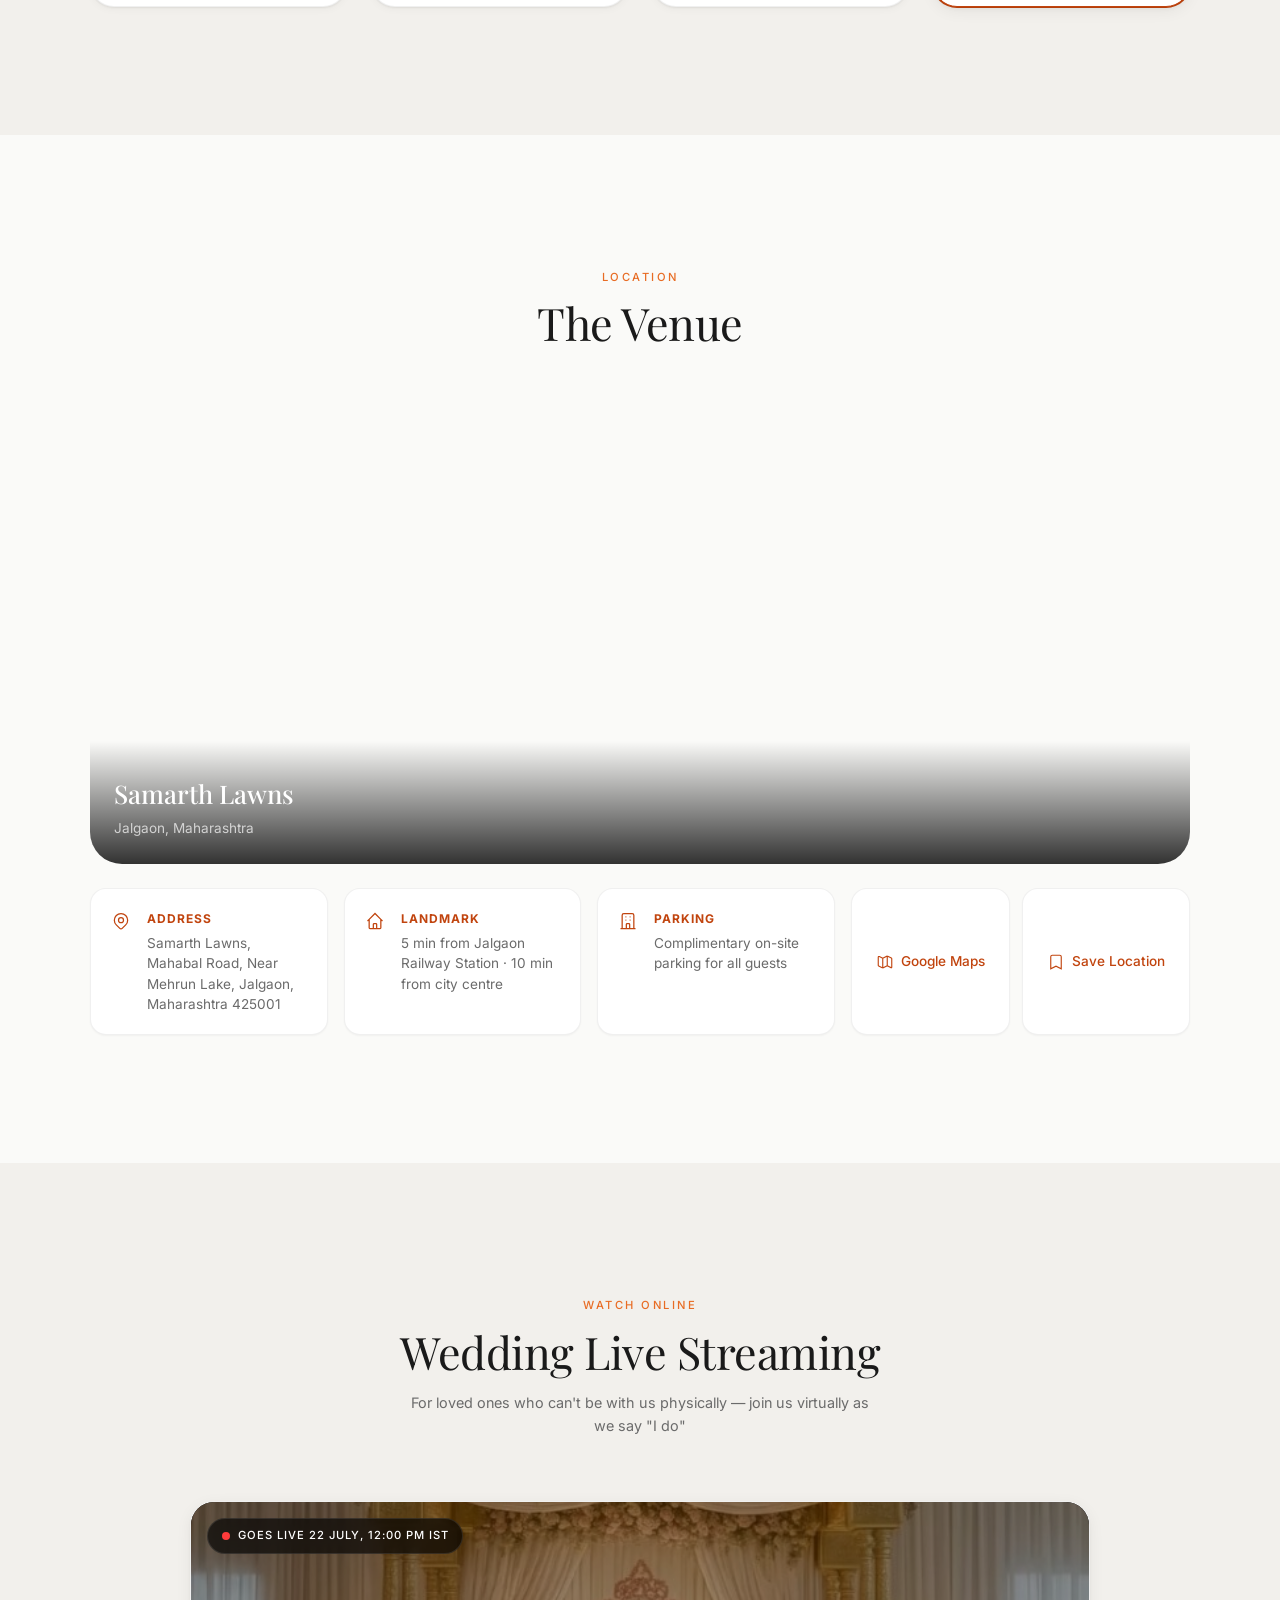
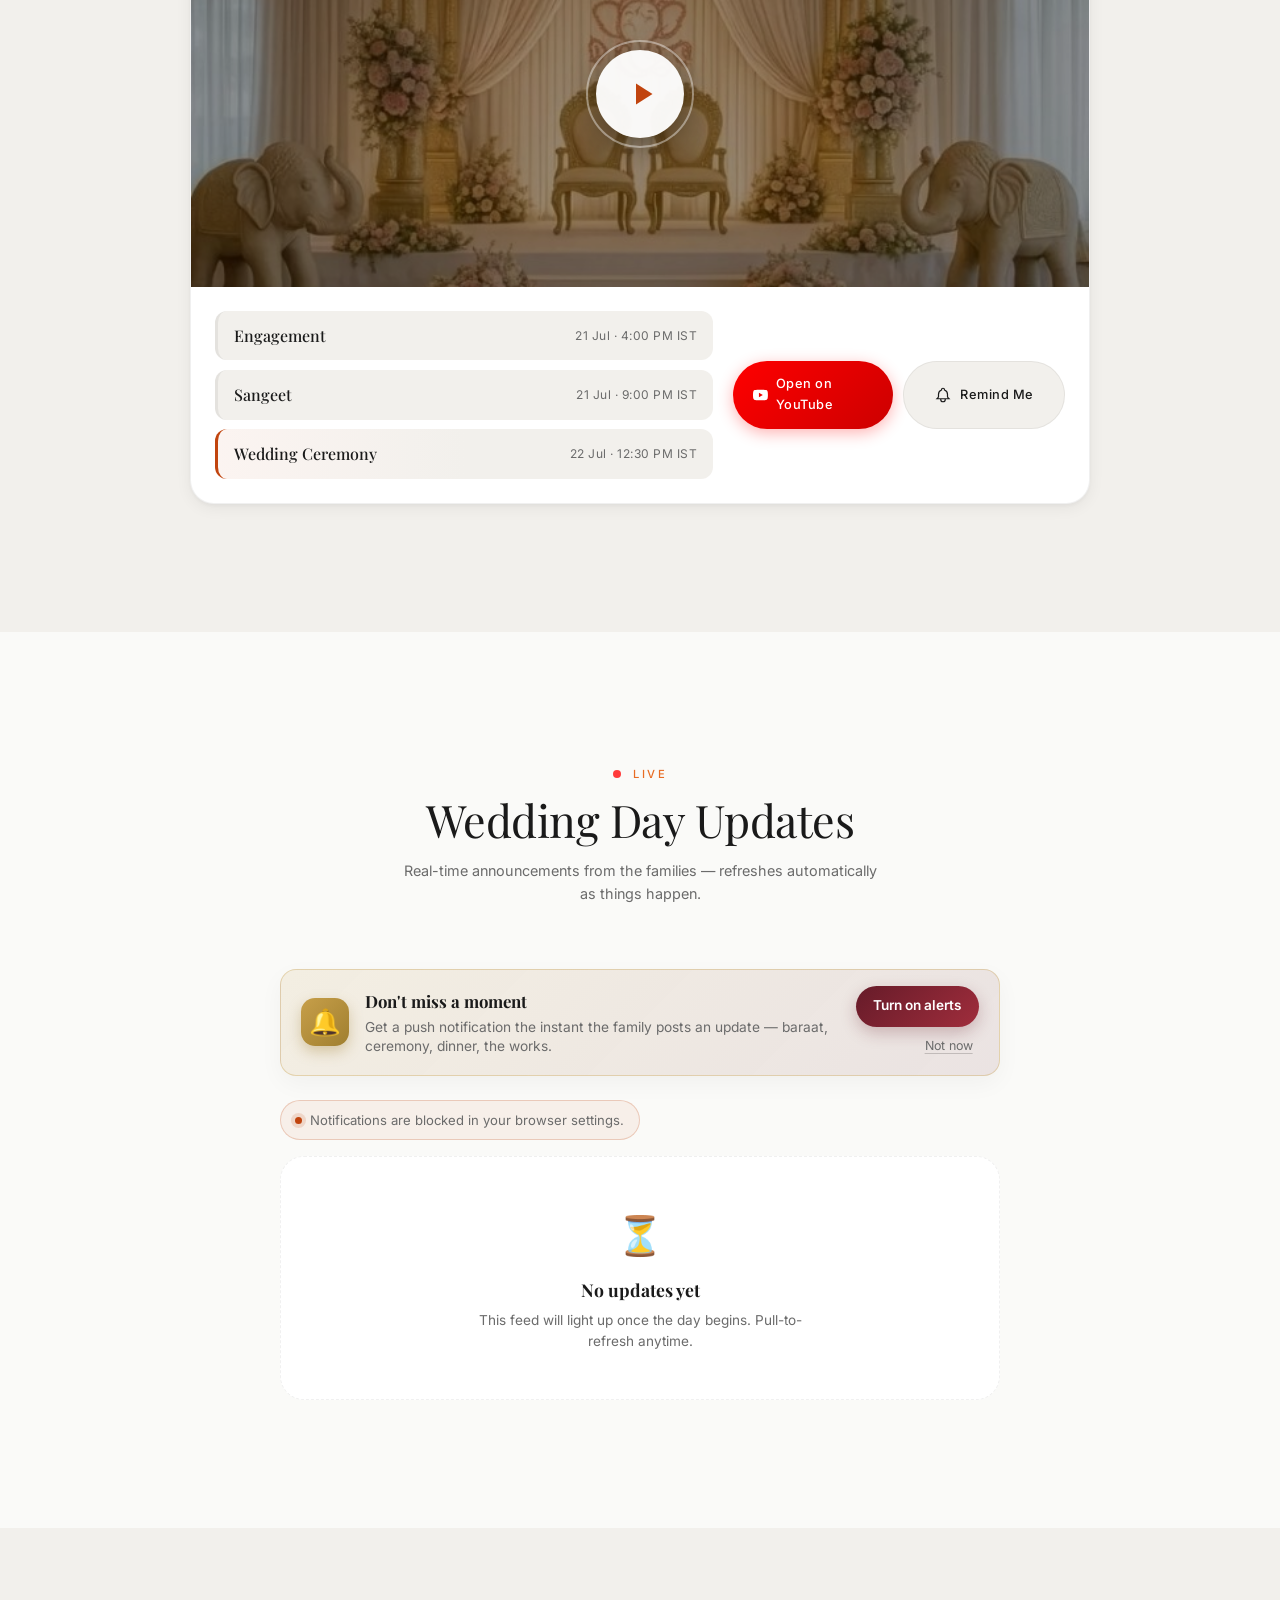
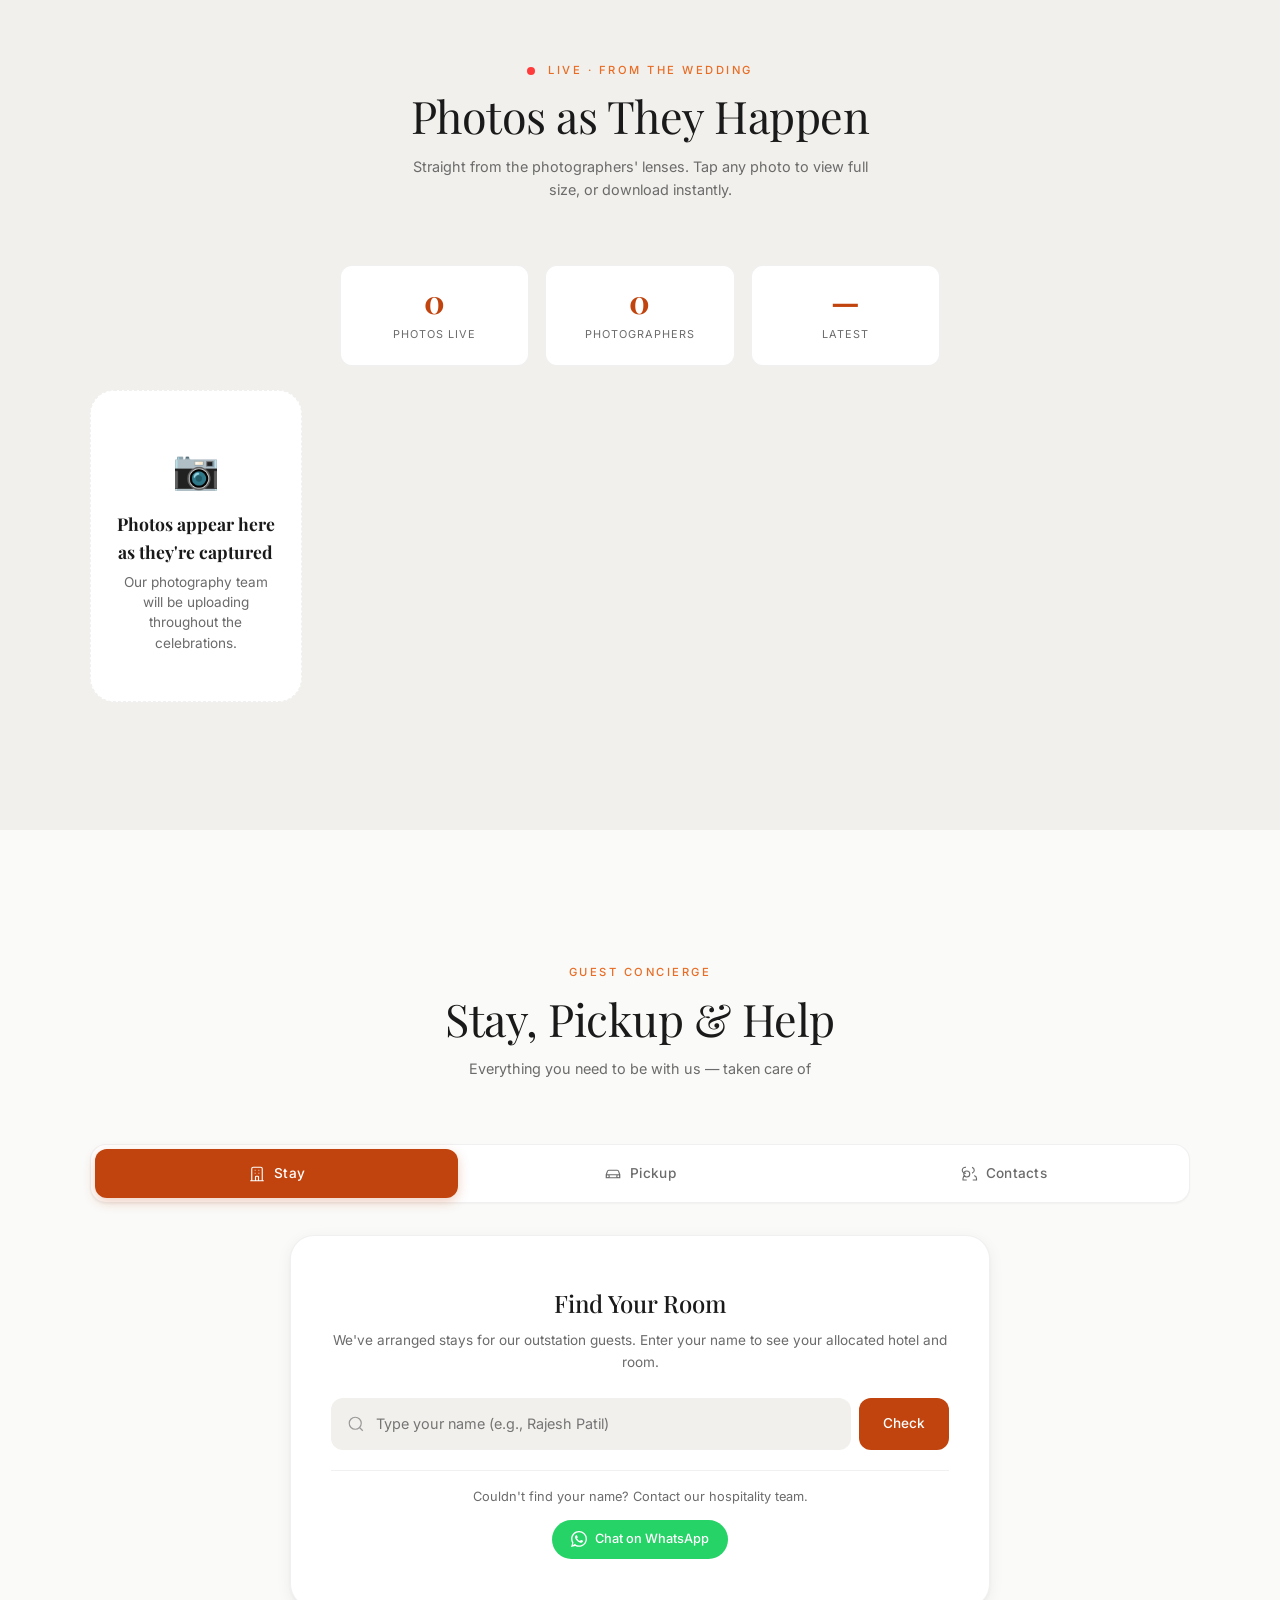
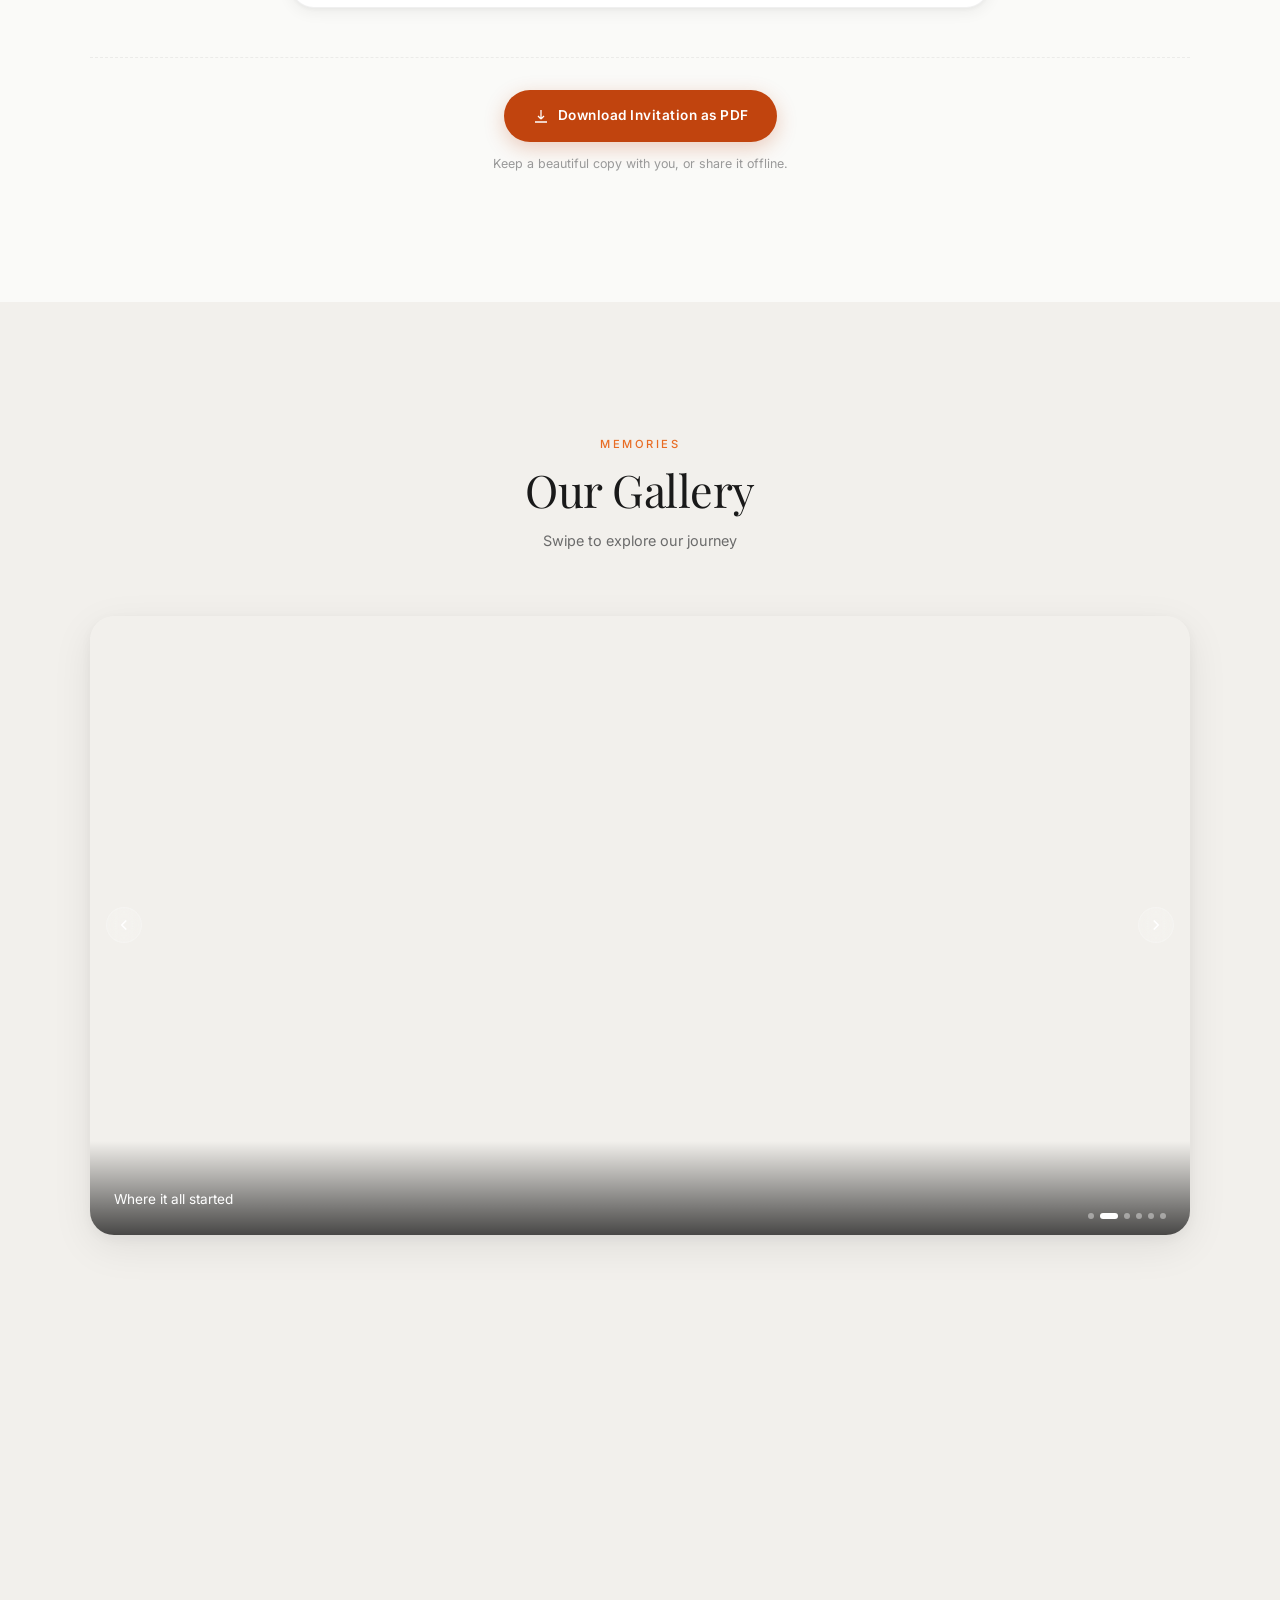
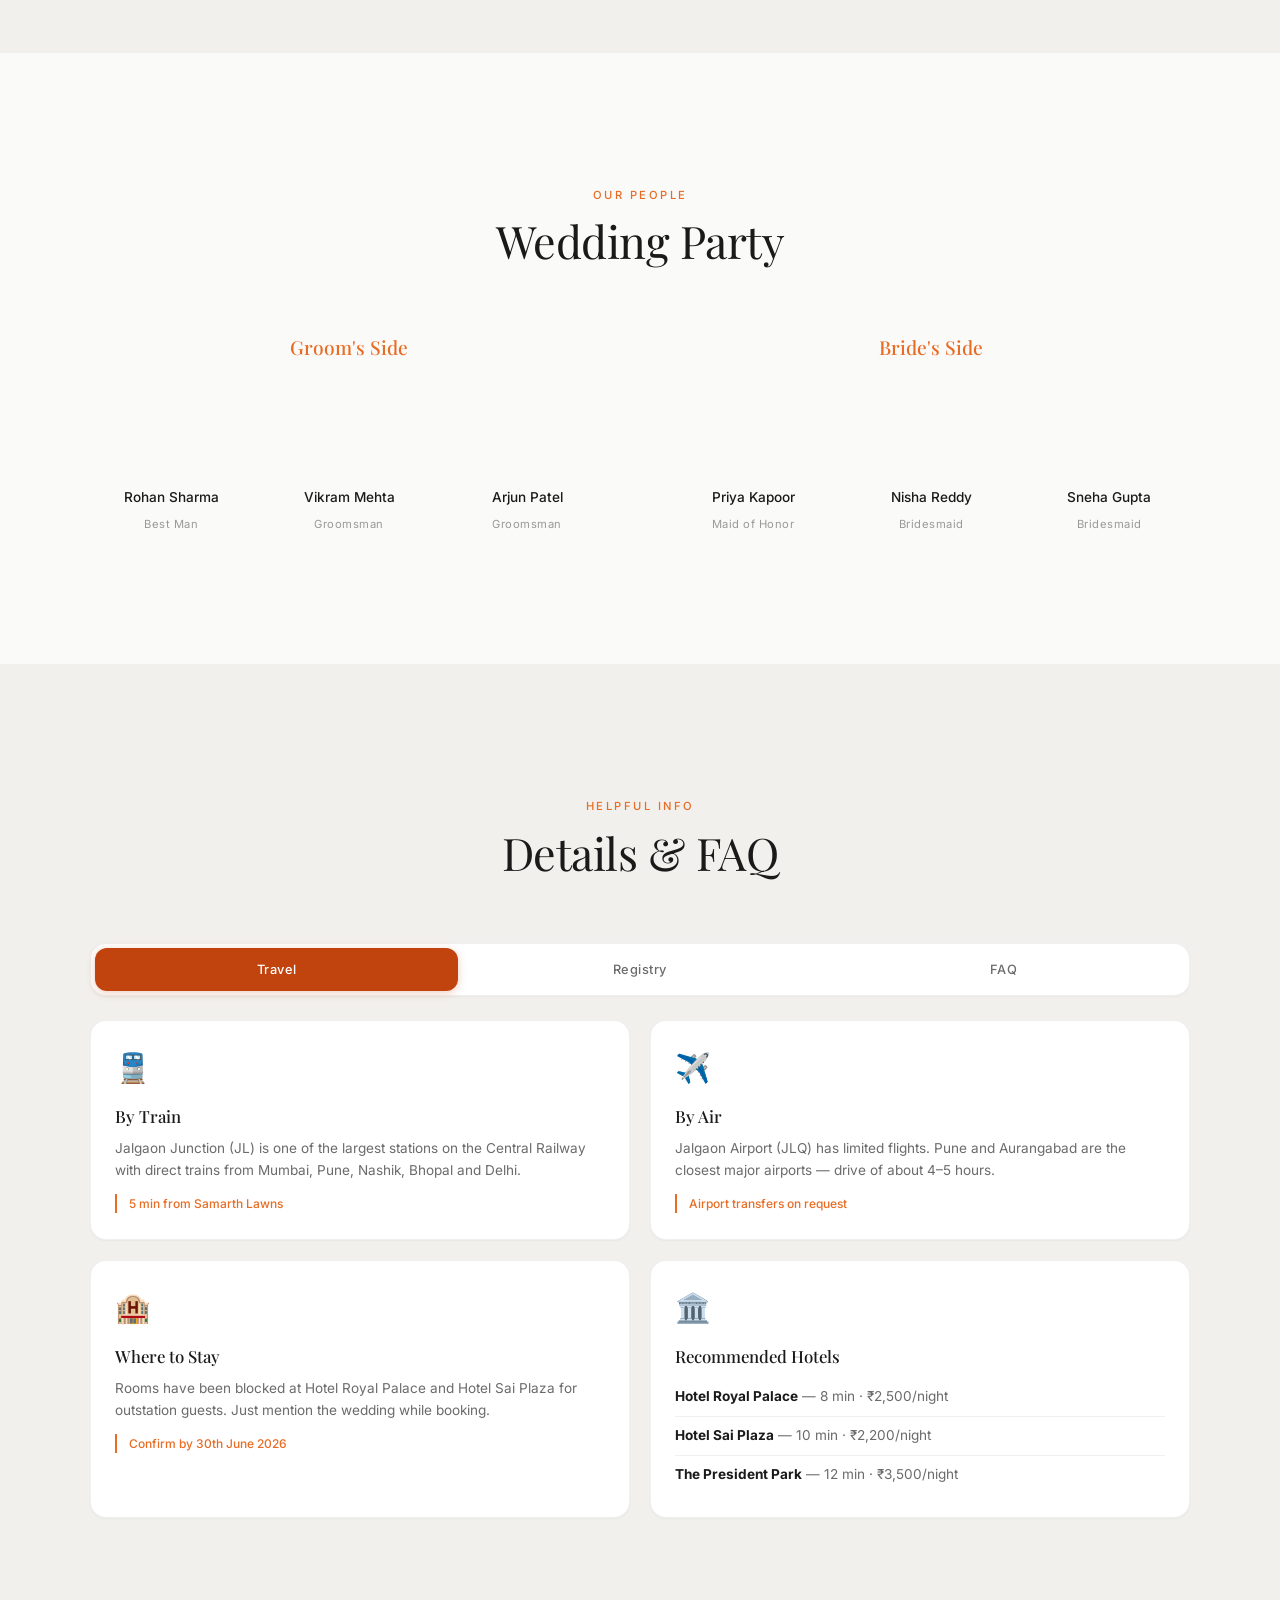
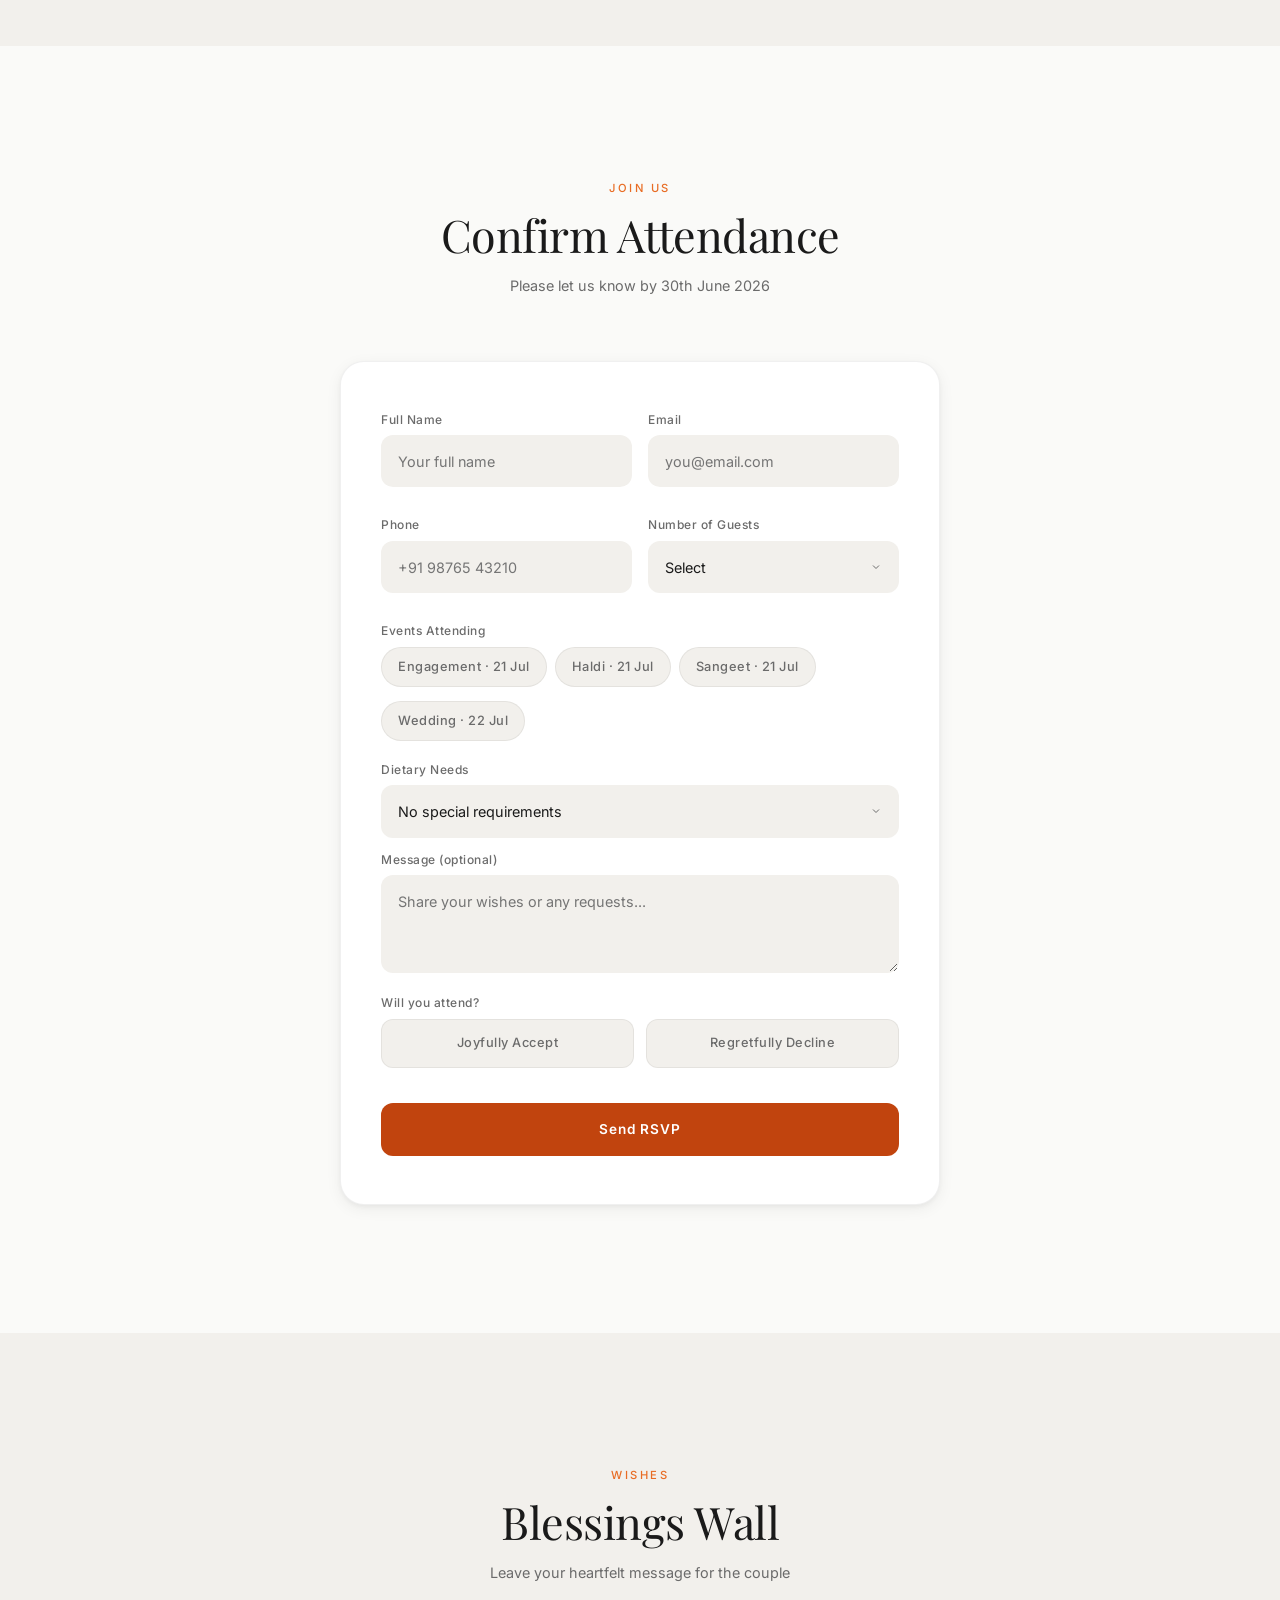
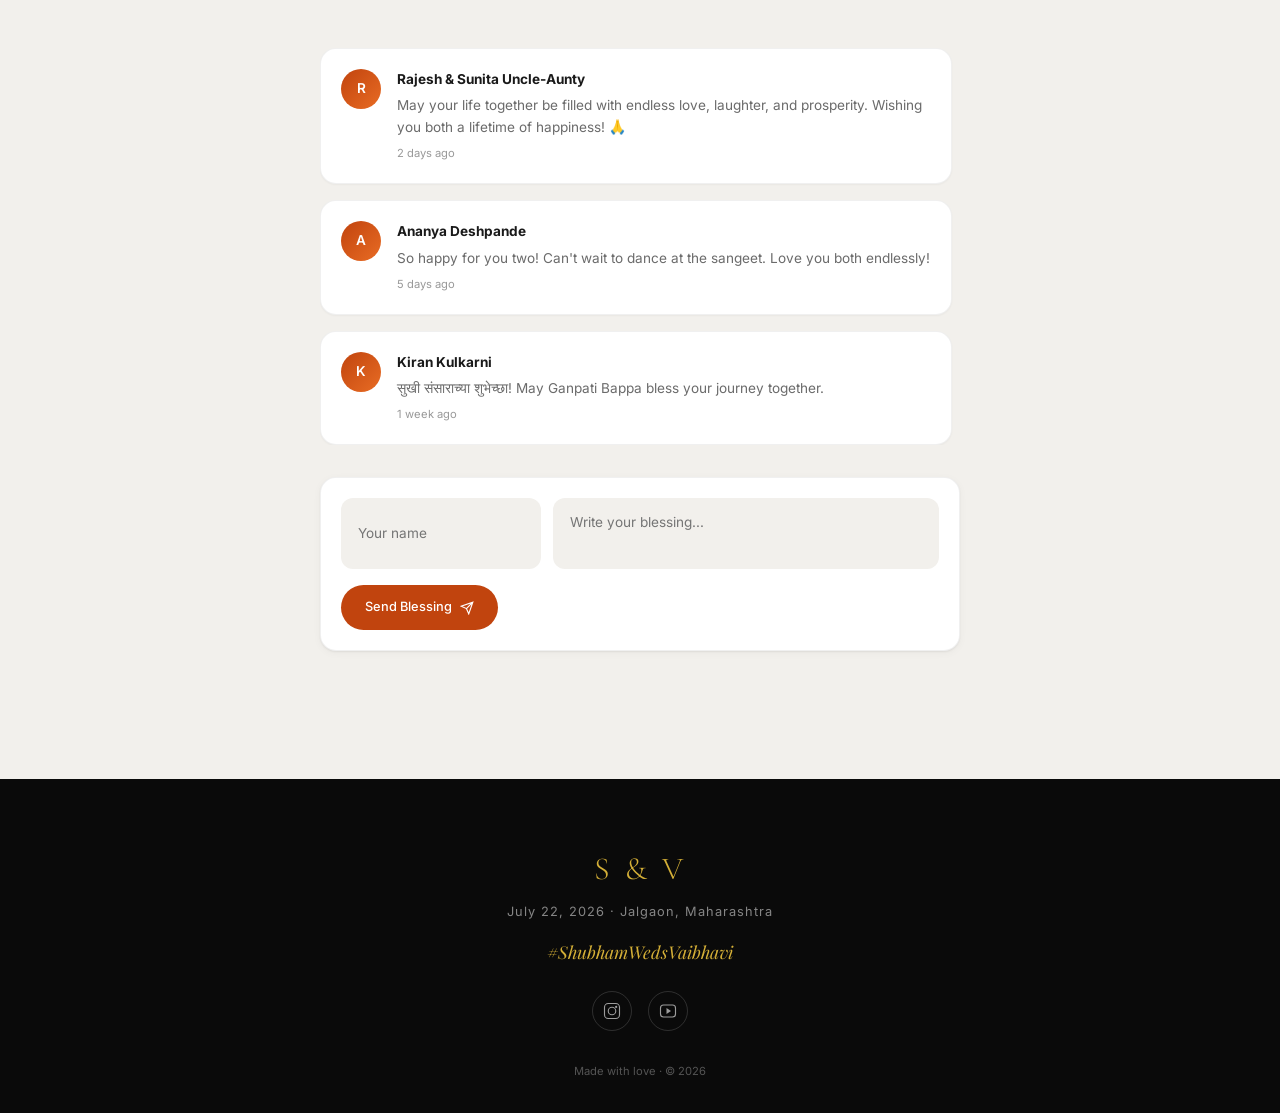
==== commit ead70118: "feat(hero): diptych welcome screen · photo + editorial parchment Throws out the marquee. Brand new d" ====
--- a/index.html
+++ b/index.html
@@ -104,204 +104,160 @@
     <main>
 
         <!-- ============================================================
-             HERO · "MARQUEE" — fresh design (v3)
-             • No photograph · pure dark canvas
-             • Animated self-drawing mandala behind type
-             • Editorial typography · serif × monospace mix
-             • Postage-seal motif · flipboard-style countdown ticker
-             • Letterbox bottom strip with venue coordinates
+             HERO · "DIPTYCH" — completely fresh design (v4)
+             • Magazine-cover split layout
+             • Full-bleed photograph on one side (no overlay)
+             • Warm parchment content panel on the other side
+             • Editorial typography · gold + ink palette
+             • Live countdown · CTA pills · blessings colophon
              ============================================================ -->
-        <section id="home" class="hero-mq">
-
-            <!-- Drifting gold dust particles (Canvas2D) -->
-            <canvas class="hero-mq__particles" id="heroParticles" aria-hidden="true"></canvas>
-
-            <!-- Animated mandala backdrop (SVG, self-drawing) -->
-            <div class="hero-mq__mandala" aria-hidden="true">
-                <svg viewBox="-200 -200 400 400" preserveAspectRatio="xMidYMid meet">
+        <section id="home" class="hero-dx">
+
+            <!-- ============== LEFT · PHOTOGRAPH ============== -->
+            <figure class="hero-dx__photo">
+                <picture>
+                    <source media="(min-width: 900px)" srcset="assets/hero-diptych-desktop.jpg">
+                    <img src="assets/hero-diptych-mobile.jpg" alt="Shubham and Vaibhavi in traditional Maharashtrian wedding attire" loading="eager">
+                </picture>
+
+                <!-- Photo-corner decoration: thin gold inner frame -->
+                <span class="hero-dx__photo-frame" aria-hidden="true"></span>
+
+                <!-- Gallery-plaque caption pinned to bottom-left of the photo -->
+                <figcaption class="hero-dx__plaque">
+                    <span class="hero-dx__plaque-dot"></span>
+                    <span class="hero-dx__plaque-meta">
+                        <em>Plate I · The Couple</em>
+                        <small>Heritage portrait · Jalgaon · 2026</small>
+                    </span>
+                </figcaption>
+            </figure>
+
+            <!-- Floating wax-seal (sits on the seam, between halves) -->
+            <a href="#rsvp" class="hero-dx__seal" aria-label="Save the date">
+                <svg viewBox="0 0 140 140" aria-hidden="true">
                     <defs>
-                        <radialGradient id="mqGlow">
-                            <stop offset="0%"   stop-color="rgba(245,217,166,0.18)"/>
-                            <stop offset="60%"  stop-color="rgba(212,175,55,0.05)"/>
-                            <stop offset="100%" stop-color="rgba(0,0,0,0)"/>
-                        </radialGradient>
+                        <path id="dxSealPath" d="M70,70 m-52,0 a52,52 0 1,1 104,0 a52,52 0 1,1 -104,0"/>
                     </defs>
-                    <circle cx="0" cy="0" r="180" fill="url(#mqGlow)"/>
-
-                    <!-- concentric base rings -->
-                    <g class="mq-ring" fill="none" stroke="rgba(212,175,55,0.55)" stroke-width="0.6">
-                        <circle cx="0" cy="0" r="190"/>
-                        <circle cx="0" cy="0" r="170"/>
-                        <circle cx="0" cy="0" r="120"/>
-                        <circle cx="0" cy="0" r="60"/>
-                        <circle cx="0" cy="0" r="30"/>
-                    </g>
-
-                    <!-- 16-fold lotus petals -->
-                    <g class="mq-petals" fill="none" stroke="rgba(245,217,166,0.8)" stroke-width="0.6" stroke-linecap="round">
-                        <g class="mq-spin-slow">
-                            <!-- repeated petal pattern, hand-tuned -->
-                            <g>
-                                <path d="M0,-160 Q14,-130 0,-100 Q-14,-130 0,-160 Z"/>
-                                <path d="M0,-160 Q14,-130 0,-100 Q-14,-130 0,-160 Z" transform="rotate(22.5)"/>
-                                <path d="M0,-160 Q14,-130 0,-100 Q-14,-130 0,-160 Z" transform="rotate(45)"/>
-                                <path d="M0,-160 Q14,-130 0,-100 Q-14,-130 0,-160 Z" transform="rotate(67.5)"/>
-                                <path d="M0,-160 Q14,-130 0,-100 Q-14,-130 0,-160 Z" transform="rotate(90)"/>
-                                <path d="M0,-160 Q14,-130 0,-100 Q-14,-130 0,-160 Z" transform="rotate(112.5)"/>
-                                <path d="M0,-160 Q14,-130 0,-100 Q-14,-130 0,-160 Z" transform="rotate(135)"/>
-                                <path d="M0,-160 Q14,-130 0,-100 Q-14,-130 0,-160 Z" transform="rotate(157.5)"/>
-                                <path d="M0,-160 Q14,-130 0,-100 Q-14,-130 0,-160 Z" transform="rotate(180)"/>
-                                <path d="M0,-160 Q14,-130 0,-100 Q-14,-130 0,-160 Z" transform="rotate(202.5)"/>
-                                <path d="M0,-160 Q14,-130 0,-100 Q-14,-130 0,-160 Z" transform="rotate(225)"/>
-                                <path d="M0,-160 Q14,-130 0,-100 Q-14,-130 0,-160 Z" transform="rotate(247.5)"/>
-                                <path d="M0,-160 Q14,-130 0,-100 Q-14,-130 0,-160 Z" transform="rotate(270)"/>
-                                <path d="M0,-160 Q14,-130 0,-100 Q-14,-130 0,-160 Z" transform="rotate(292.5)"/>
-                                <path d="M0,-160 Q14,-130 0,-100 Q-14,-130 0,-160 Z" transform="rotate(315)"/>
-                                <path d="M0,-160 Q14,-130 0,-100 Q-14,-130 0,-160 Z" transform="rotate(337.5)"/>
-                            </g>
-                        </g>
-                    </g>
-
-                    <!-- 8-fold paisley accents (counter-rotating) -->
-                    <g class="mq-paisley mq-spin-rev" fill="none" stroke="rgba(212,175,55,0.7)" stroke-width="0.5">
-                        <path d="M0,-100 Q22,-90 22,-70 Q22,-50 0,-50 Q-12,-50 -12,-70 Q-12,-86 0,-86"/>
-                        <path d="M0,-100 Q22,-90 22,-70 Q22,-50 0,-50 Q-12,-50 -12,-70 Q-12,-86 0,-86" transform="rotate(45)"/>
-                        <path d="M0,-100 Q22,-90 22,-70 Q22,-50 0,-50 Q-12,-50 -12,-70 Q-12,-86 0,-86" transform="rotate(90)"/>
-                        <path d="M0,-100 Q22,-90 22,-70 Q22,-50 0,-50 Q-12,-50 -12,-70 Q-12,-86 0,-86" transform="rotate(135)"/>
-                        <path d="M0,-100 Q22,-90 22,-70 Q22,-50 0,-50 Q-12,-50 -12,-70 Q-12,-86 0,-86" transform="rotate(180)"/>
-                        <path d="M0,-100 Q22,-90 22,-70 Q22,-50 0,-50 Q-12,-50 -12,-70 Q-12,-86 0,-86" transform="rotate(225)"/>
-                        <path d="M0,-100 Q22,-90 22,-70 Q22,-50 0,-50 Q-12,-50 -12,-70 Q-12,-86 0,-86" transform="rotate(270)"/>
-                        <path d="M0,-100 Q22,-90 22,-70 Q22,-50 0,-50 Q-12,-50 -12,-70 Q-12,-86 0,-86" transform="rotate(315)"/>
-                    </g>
-
-                    <!-- central swastika-free 4-point star (auspicious) -->
-                    <g class="mq-star" fill="none" stroke="rgba(245,217,166,0.95)" stroke-width="0.8">
-                        <path d="M0,-26 L8,-8 L26,0 L8,8 L0,26 L-8,8 L-26,0 L-8,-8 Z"/>
-                        <circle cx="0" cy="0" r="3" fill="rgba(245,217,166,0.95)" stroke="none"/>
+                    <circle cx="70" cy="70" r="62" fill="#7a1620" stroke="#f5d9a6" stroke-width="1.2"/>
+                    <circle cx="70" cy="70" r="52" fill="none" stroke="#f5d9a6" stroke-width="0.5" stroke-dasharray="2 2" opacity="0.7"/>
+                    <text font-family="'Inter',sans-serif" font-size="7.5" letter-spacing="3" font-weight="700" fill="#f5d9a6">
+                        <textPath href="#dxSealPath" startOffset="0%">SAVE · THE · DATE · SAVE · THE · DATE ·</textPath>
+                    </text>
+                    <g transform="translate(70 70)" fill="#f5d9a6">
+                        <text text-anchor="middle" y="-10" font-family="'Inter',sans-serif" font-size="7" letter-spacing="2">22</text>
+                        <text text-anchor="middle" y="8"   font-family="'Playfair Display',serif" font-size="20" font-weight="500">JUL</text>
+                        <text text-anchor="middle" y="22"  font-family="'Inter',sans-serif" font-size="6.5" letter-spacing="2.5">2026</text>
                     </g>
                 </svg>
-            </div>
-
-            <!-- Corner filigree ornaments -->
-            <span class="hero-mq__corner hero-mq__corner--tl" aria-hidden="true">
-                <svg viewBox="0 0 80 80"><path d="M2,2 L60,2 M2,2 L2,60 M2,2 Q20,20 60,20 M2,2 Q20,20 20,60" fill="none" stroke="rgba(212,175,55,0.7)" stroke-width="0.9"/><circle cx="2" cy="2" r="2.4" fill="rgba(212,175,55,0.8)"/></svg>
-            </span>
-            <span class="hero-mq__corner hero-mq__corner--tr" aria-hidden="true">
-                <svg viewBox="0 0 80 80"><path d="M78,2 L20,2 M78,2 L78,60 M78,2 Q60,20 20,20 M78,2 Q60,20 60,60" fill="none" stroke="rgba(212,175,55,0.7)" stroke-width="0.9"/><circle cx="78" cy="2" r="2.4" fill="rgba(212,175,55,0.8)"/></svg>
-            </span>
-            <span class="hero-mq__corner hero-mq__corner--bl" aria-hidden="true">
-                <svg viewBox="0 0 80 80"><path d="M2,78 L60,78 M2,78 L2,20 M2,78 Q20,60 60,60 M2,78 Q20,60 20,20" fill="none" stroke="rgba(212,175,55,0.7)" stroke-width="0.9"/><circle cx="2" cy="78" r="2.4" fill="rgba(212,175,55,0.8)"/></svg>
-            </span>
-            <span class="hero-mq__corner hero-mq__corner--br" aria-hidden="true">
-                <svg viewBox="0 0 80 80"><path d="M78,78 L20,78 M78,78 L78,20 M78,78 Q60,60 20,60 M78,78 Q60,60 60,20" fill="none" stroke="rgba(212,175,55,0.7)" stroke-width="0.9"/><circle cx="78" cy="78" r="2.4" fill="rgba(212,175,55,0.8)"/></svg>
-            </span>
-
-            <!-- Main composition -->
-            <div class="hero-mq__inner">
-
-                <!-- Editorial masthead -->
-                <header class="hero-mq__head">
-                    <span class="hero-mq__rule"></span>
-                    <span class="hero-mq__edition">№ 0722 · 2026 · EDITION ONE</span>
-                    <span class="hero-mq__rule"></span>
+            </a>
+
+            <!-- ============== RIGHT · CONTENT PANEL ============== -->
+            <article class="hero-dx__panel">
+
+                <!-- Paper texture overlay -->
+                <span class="hero-dx__paper" aria-hidden="true"></span>
+
+                <!-- Top masthead row -->
+                <header class="hero-dx__head">
+                    <span class="hero-dx__head-mark">SV</span>
+                    <span class="hero-dx__head-rule"></span>
+                    <span class="hero-dx__head-meta">№ 0722 · MMXXVI</span>
                 </header>
 
-                <!-- Type lockup -->
-                <div class="hero-mq__type">
-                    <h1 class="hero-mq__names">
-                        <span class="hero-mq__name" data-text="Shubham">Shubham</span>
-                        <span class="hero-mq__amp" aria-hidden="true">
-                            <svg viewBox="0 0 60 30" fill="none" stroke="currentColor" stroke-width="1.2" stroke-linecap="round">
-                                <path d="M2 15 L24 15"/>
-                                <circle cx="30" cy="15" r="4.5"/>
-                                <path d="M36 15 L58 15"/>
-                                <path d="M30 6 L30 24"/>
-                            </svg>
+                <!-- Main lockup -->
+                <div class="hero-dx__lockup">
+                    <span class="hero-dx__eyebrow">An invitation to the wedding of</span>
+
+                    <h1 class="hero-dx__names">
+                        <span class="hero-dx__name">Shubham</span>
+                        <span class="hero-dx__div" aria-hidden="true">
+                            <em></em>
+                            <span>&amp;</span>
+                            <em></em>
                         </span>
-                        <span class="hero-mq__name" data-text="Vaibhavi">Vaibhavi</span>
+                        <span class="hero-dx__name">Vaibhavi</span>
                     </h1>
-                    <p class="hero-mq__deva">शुभ विवाह</p>
-                    <p class="hero-mq__sub">
-                        <span>Sunday</span>
-                        <span class="hero-mq__dot"></span>
-                        <span>22 July 2026</span>
-                        <span class="hero-mq__dot"></span>
-                        <span>Jalgaon</span>
-                    </p>
-                </div>
-
-                <!-- Postage seal (top-right floating, decorative) -->
-                <a href="#rsvp" class="hero-mq__seal" aria-label="Save the date — 22 July 2026">
-                    <svg viewBox="0 0 200 200" aria-hidden="true">
-                        <defs>
-                            <path id="mqSealPath" d="M100,100 m-78,0 a78,78 0 1,1 156,0 a78,78 0 1,1 -156,0"/>
-                        </defs>
-                        <circle cx="100" cy="100" r="90" fill="none" stroke="currentColor" stroke-width="1" stroke-dasharray="4 4" opacity="0.55"/>
-                        <circle cx="100" cy="100" r="78" fill="none" stroke="currentColor" stroke-width="1.2" opacity="0.9"/>
-                        <circle cx="100" cy="100" r="60" fill="none" stroke="currentColor" stroke-width="0.6" opacity="0.55"/>
-                        <text font-family="'Inter',sans-serif" font-size="11" letter-spacing="4.5" font-weight="600" fill="currentColor">
-                            <textPath href="#mqSealPath" startOffset="0%">SAVE THE DATE · SAMARTH LAWNS · JALGAON ·</textPath>
-                        </text>
-                        <g transform="translate(100 100)" fill="currentColor">
-                            <text text-anchor="middle" y="-14" font-family="'Inter',sans-serif" font-size="9" letter-spacing="2.5" opacity="0.7">SUNDAY</text>
-                            <text text-anchor="middle" y="10" font-family="'Playfair Display',serif" font-size="30" font-weight="500">22</text>
-                            <text text-anchor="middle" y="28" font-family="'Inter',sans-serif" font-size="9" letter-spacing="3.5">JUL · 2026</text>
-                        </g>
-                    </svg>
-                </a>
-
-                <!-- Flipboard countdown ticker -->
-                <div class="hero-mq__ticker" id="countdown">
-                    <span class="hero-mq__ticker-label">Counting Down</span>
-                    <div class="hero-mq__cells">
-                        <div class="hero-mq__cell">
-                            <span class="hero-mq__cell-num" id="cd-days">209</span>
-                            <span class="hero-mq__cell-unit">days</span>
-                        </div>
-                        <span class="hero-mq__cell-sep">:</span>
-                        <div class="hero-mq__cell">
-                            <span class="hero-mq__cell-num" id="cd-hours">18</span>
-                            <span class="hero-mq__cell-unit">hrs</span>
-                        </div>
-                        <span class="hero-mq__cell-sep">:</span>
-                        <div class="hero-mq__cell">
-                            <span class="hero-mq__cell-num" id="cd-mins">42</span>
-                            <span class="hero-mq__cell-unit">min</span>
-                        </div>
-                        <span class="hero-mq__cell-sep">:</span>
-                        <div class="hero-mq__cell">
-                            <span class="hero-mq__cell-num" id="cd-secs">07</span>
-                            <span class="hero-mq__cell-unit">sec</span>
-                        </div>
-                    </div>
-                </div>
-
-                <!-- Action row -->
-                <div class="hero-mq__cta">
-                    <a href="#rsvp" class="hero-mq__btn hero-mq__btn--primary">
+
+                    <p class="hero-dx__deva">शुभ विवाह<span class="hero-dx__sep">·</span>Shubh Vivah</p>
+                </div>
+
+                <!-- Editorial info grid -->
+                <dl class="hero-dx__facts">
+                    <div class="hero-dx__fact">
+                        <dt>The Day</dt>
+                        <dd>Sunday, 22 July 2026</dd>
+                    </div>
+                    <div class="hero-dx__fact">
+                        <dt>The Place</dt>
+                        <dd>Samarth Lawns · Jalgaon</dd>
+                    </div>
+                    <div class="hero-dx__fact">
+                        <dt>The Muhurta</dt>
+                        <dd>11:30 AM IST</dd>
+                    </div>
+                    <div class="hero-dx__fact">
+                        <dt>Attire</dt>
+                        <dd>Indian Traditional</dd>
+                    </div>
+                </dl>
+
+                <!-- Countdown row -->
+                <div class="hero-dx__countdown" id="countdown">
+                    <span class="hero-dx__countdown-label">— Counting down to forever —</span>
+                    <div class="hero-dx__cells">
+                        <div class="hero-dx__cell">
+                            <strong id="cd-days">209</strong>
+                            <small>days</small>
+                        </div>
+                        <span class="hero-dx__cellsep">·</span>
+                        <div class="hero-dx__cell">
+                            <strong id="cd-hours">18</strong>
+                            <small>hrs</small>
+                        </div>
+                        <span class="hero-dx__cellsep">·</span>
+                        <div class="hero-dx__cell">
+                            <strong id="cd-mins">42</strong>
+                            <small>min</small>
+                        </div>
+                        <span class="hero-dx__cellsep">·</span>
+                        <div class="hero-dx__cell">
+                            <strong id="cd-secs">07</strong>
+                            <small>sec</small>
+                        </div>
+                    </div>
+                </div>
+
+                <!-- CTA actions -->
+                <div class="hero-dx__cta">
+                    <a href="#rsvp" class="hero-dx__btn hero-dx__btn--primary">
                         <span>Confirm Presence</span>
                         <svg viewBox="0 0 24 24" fill="none" stroke="currentColor" stroke-width="1.8" stroke-linecap="round"><path d="M5 12h14M13 6l6 6-6 6"/></svg>
                     </a>
-                    <button class="hero-mq__btn" id="saveCalBtn">
+                    <button class="hero-dx__btn" id="saveCalBtn" type="button">
                         <svg viewBox="0 0 24 24" fill="none" stroke="currentColor" stroke-width="1.6" stroke-linecap="round"><rect x="3" y="5" width="18" height="16" rx="2"/><path d="M3 10h18M8 3v4M16 3v4"/></svg>
                         <span>Save Date</span>
                     </button>
-                    <button class="hero-mq__btn" id="shareBtn">
+                    <button class="hero-dx__btn" id="shareBtn" type="button">
                         <svg viewBox="0 0 24 24" fill="none" stroke="currentColor" stroke-width="1.6" stroke-linecap="round"><circle cx="18" cy="5" r="3"/><circle cx="6" cy="12" r="3"/><circle cx="18" cy="19" r="3"/><path d="M8.6 13.5l6.8 4M15.4 6.5L8.6 10.5"/></svg>
                         <span>Share</span>
                     </button>
                 </div>
 
-            </div>
-
-            <!-- Cinematic letterbox · venue coordinates -->
-            <footer class="hero-mq__strip" aria-hidden="true">
-                <span class="hero-mq__strip-cell"><em>20.99°N · 75.57°E</em><small>SAMARTH LAWNS</small></span>
-                <span class="hero-mq__strip-cell"><em>11:30 AM IST</em><small>MUHURTA</small></span>
-                <span class="hero-mq__strip-cell"><em>Jalgaon · Maharashtra</em><small>VENUE</small></span>
-                <span class="hero-mq__strip-cell"><em>500+ Guests</em><small>EXPECTED</small></span>
-                <span class="hero-mq__strip-cell"><em>Scroll ↓</em><small>EXPLORE</small></span>
-            </footer>
+                <!-- Colophon / blessings -->
+                <footer class="hero-dx__colophon">
+                    <span class="hero-dx__bless">॥ श्री गणेशाय नमः ॥</span>
+                    <span class="hero-dx__bless">॥ नागाई माता प्रसन्न ॥</span>
+                    <span class="hero-dx__bless">॥ श्री स्वामी समर्थ ॥</span>
+                </footer>
+
+                <!-- Vertical edition mark on the right margin -->
+                <span class="hero-dx__edge" aria-hidden="true">VOL · I · CHAPTER ONE · BEGINS HERE</span>
+            </article>
+
+            <!-- Gold seam between the halves -->
+            <span class="hero-dx__seam" aria-hidden="true"></span>
+
         </section>
 
         <!-- Couple Stats (premium) -->
--- a/styles.css
+++ b/styles.css
@@ -3195,448 +3195,509 @@
 }
 
 /* ==============================================================
-   HERO · MARQUEE (v3) — fresh design, no photography
+   HERO · DIPTYCH (v4) — magazine-cover split layout
+   Image on one half · editorial parchment panel on the other
    ============================================================== */
-.hero-mq {
+.hero-dx {
     position: relative;
     min-height: 100svh;
     min-height: 100vh;
+    display: grid;
+    grid-template-columns: minmax(0, 1.05fr) minmax(0, 1fr);
     overflow: hidden;
+    background: #f4eada;
+    font-family: 'Inter', sans-serif;
+    isolation: isolate;
+    padding: 0;
+}
+
+/* ------------------- LEFT · PHOTOGRAPH ------------------- */
+.hero-dx__photo {
+    position: relative;
+    margin: 0;
+    overflow: hidden;
+    background: #110707;
+}
+.hero-dx__photo picture,
+.hero-dx__photo img {
+    display: block;
+    width: 100%;
+    height: 100%;
+    object-fit: cover;
+    object-position: center 22%;
+}
+.hero-dx__photo img {
+    transform: scale(1.04);
+    opacity: 0;
+    animation: dxPhotoIn 1.6s cubic-bezier(0.22, 0.7, 0.2, 1) 0.1s forwards;
+}
+@keyframes dxPhotoIn {
+    from { opacity: 0; transform: scale(1.12); filter: brightness(0.7) saturate(0.8); }
+    to   { opacity: 1; transform: scale(1.04); filter: brightness(1) saturate(1); }
+}
+
+/* Gold inner frame on the photo */
+.hero-dx__photo-frame {
+    position: absolute;
+    inset: 22px;
+    border: 1px solid rgba(245,217,166,0.45);
+    pointer-events: none;
+    z-index: 3;
+}
+.hero-dx__photo-frame::before,
+.hero-dx__photo-frame::after {
+    content: '';
+    position: absolute;
+    width: 26px; height: 26px;
+    border: 1px solid rgba(245,217,166,0.8);
+}
+.hero-dx__photo-frame::before { top: -7px; left: -7px; border-right: none; border-bottom: none; }
+.hero-dx__photo-frame::after  { bottom: -7px; right: -7px; border-left: none; border-top: none; }
+
+/* Plaque (gallery caption) */
+.hero-dx__plaque {
+    position: absolute;
+    bottom: 38px;
+    left: 38px;
+    z-index: 5;
+    display: flex;
+    align-items: center;
+    gap: 12px;
+    padding: 10px 16px 10px 14px;
+    background: rgba(8, 5, 3, 0.62);
+    backdrop-filter: blur(14px);
+    -webkit-backdrop-filter: blur(14px);
+    border: 1px solid rgba(245,217,166,0.25);
+    border-radius: 10px;
+    color: #f5e9d2;
+    opacity: 0;
+    animation: dxFadeUp 0.9s ease-out 1.4s forwards;
+}
+.hero-dx__plaque-dot {
+    width: 8px; height: 8px;
+    border-radius: 50%;
+    background: #e86c24;
+    box-shadow: 0 0 0 4px rgba(232, 108, 36, 0.2);
+    animation: dxPulse 2.2s ease-in-out infinite;
+}
+@keyframes dxPulse {
+    0%, 100% { box-shadow: 0 0 0 4px rgba(232, 108, 36, 0.2); }
+    50%      { box-shadow: 0 0 0 8px rgba(232, 108, 36, 0); }
+}
+.hero-dx__plaque-meta { display: flex; flex-direction: column; gap: 1px; line-height: 1.2; }
+.hero-dx__plaque-meta em {
+    font-family: 'Playfair Display', serif;
+    font-style: normal;
+    font-size: 0.95rem;
+    color: #f5d9a6;
+    letter-spacing: 0.01em;
+}
+.hero-dx__plaque-meta small {
+    font-size: 0.6rem;
+    font-weight: 500;
+    letter-spacing: 0.22em;
+    color: rgba(255,255,255,0.65);
+    text-transform: uppercase;
+}
+
+/* Wax seal — sits on the seam between halves */
+.hero-dx__seal {
+    position: absolute;
+    top: 50%;
+    left: calc(1.05 / 2.05 * 100%);
+    z-index: 9;
+    width: 128px;
+    height: 128px;
+    transform: translate(-50%, -50%);
+    color: #f5d9a6;
+    text-decoration: none;
+    filter: drop-shadow(0 8px 18px rgba(122, 22, 32, 0.55));
+    opacity: 0;
+    animation: dxSealIn 1s cubic-bezier(0.2, 0.7, 0.2, 1) 1.8s forwards;
+    transition: transform 0.3s ease;
+}
+.hero-dx__seal svg {
+    width: 100%; height: 100%;
+    display: block;
+    animation: dxSealSpin 30s linear infinite;
+}
+.hero-dx__seal:hover { transform: translate(-50%, -50%) scale(1.1); }
+.hero-dx__seal:hover svg { animation-duration: 8s; }
+@keyframes dxSealSpin { to { transform: rotate(360deg); } }
+@keyframes dxSealIn {
+    from { opacity: 0; transform: translate(-50%, -50%) rotate(-180deg) scale(0.4); }
+    to   { opacity: 1; transform: translate(-50%, -50%) rotate(0deg) scale(1); }
+}
+
+/* ------------------- SEAM ------------------- */
+.hero-dx__seam {
+    position: absolute;
+    top: 0; bottom: 0;
+    left: calc(1.05 / 2.05 * 100%);
+    width: 1px;
+    background: linear-gradient(180deg, transparent, rgba(184,137,61,0.7) 20%, rgba(184,137,61,0.7) 80%, transparent);
+    z-index: 6;
+}
+
+/* ------------------- RIGHT · CONTENT PANEL ------------------- */
+.hero-dx__panel {
+    position: relative;
+    padding: clamp(34px, 5vw, 64px) clamp(28px, 5vw, 76px) clamp(36px, 5vw, 60px);
+    display: flex;
+    flex-direction: column;
+    justify-content: center;
+    gap: clamp(20px, 2.5vh, 30px);
+    color: #1c0e07;
     background:
-        radial-gradient(ellipse 70% 80% at 50% 30%, #1a0f0a 0%, #0a0605 60%, #050302 100%),
-        linear-gradient(180deg, #0d0805 0%, #050302 100%);
-    color: #f5e9d2;
-    display: flex;
-    flex-direction: column;
-    isolation: isolate;
+        radial-gradient(ellipse at 80% 0%, rgba(232,108,36,0.06), transparent 50%),
+        radial-gradient(ellipse at 0% 100%, rgba(184,137,61,0.08), transparent 50%),
+        linear-gradient(180deg, #f7eedb 0%, #efe1c6 100%);
+    overflow: hidden;
+}
+
+/* Subtle paper grain */
+.hero-dx__paper {
+    position: absolute;
+    inset: 0;
+    background-image: url("data:image/svg+xml;utf8,<svg xmlns='http://www.w3.org/2000/svg' width='220' height='220'><filter id='p'><feTurbulence type='fractalNoise' baseFrequency='0.7' numOctaves='2' stitchTiles='stitch'/><feColorMatrix values='0 0 0 0 0.35 0 0 0 0 0.25 0 0 0 0 0.1 0 0 0 0.08 0'/></filter><rect width='100%' height='100%' filter='url(%23p)'/></svg>");
+    opacity: 0.6;
+    mix-blend-mode: multiply;
+    pointer-events: none;
+    z-index: 0;
+}
+.hero-dx__panel > * { position: relative; z-index: 1; }
+
+/* Vertical edition mark on the far-right edge */
+.hero-dx__edge {
+    position: absolute;
+    top: 50%;
+    right: 14px;
+    transform: translateY(-50%) rotate(180deg);
+    writing-mode: vertical-rl;
     font-family: 'Inter', sans-serif;
-    /* clean reset of legacy hero CSS that might leak through */
-    padding: 0;
-}
-
-/* film-grain noise overlay (CSS-only, very subtle) */
-.hero-mq::before {
-    content: '';
-    position: absolute;
-    inset: 0;
-    background-image:
-        radial-gradient(circle at 50% 50%, rgba(212,175,55,0.04) 0%, rgba(0,0,0,0) 55%),
-        url("data:image/svg+xml;utf8,<svg xmlns='http://www.w3.org/2000/svg' width='180' height='180'><filter id='n'><feTurbulence type='fractalNoise' baseFrequency='0.85' numOctaves='2' stitchTiles='stitch'/><feColorMatrix values='0 0 0 0 0.8 0 0 0 0 0.7 0 0 0 0 0.4 0 0 0 0.12 0'/></filter><rect width='100%' height='100%' filter='url(%23n)'/></svg>");
-    opacity: 0.55;
-    mix-blend-mode: overlay;
-    pointer-events: none;
-    z-index: 1;
-}
-
-/* very faint vignette */
-.hero-mq::after {
-    content: '';
-    position: absolute;
-    inset: 0;
-    background: radial-gradient(ellipse at 50% 50%, transparent 50%, rgba(0,0,0,0.55) 100%);
-    pointer-events: none;
+    font-size: 0.6rem;
+    font-weight: 600;
+    letter-spacing: 0.42em;
+    color: rgba(184,137,61,0.75);
+    text-transform: uppercase;
     z-index: 2;
 }
 
-.hero-mq__particles {
-    position: absolute;
-    inset: 0;
-    z-index: 3;
-    pointer-events: none;
-}
-
-/* ---------- mandala backdrop ---------- */
-.hero-mq__mandala {
-    position: absolute;
-    left: 50%;
-    top: 50%;
-    width: min(96vmin, 980px);
-    aspect-ratio: 1;
-    transform: translate(-50%, -50%);
-    z-index: 4;
-    pointer-events: none;
-    color: #d4af37;
+/* Top masthead row */
+.hero-dx__head {
+    display: flex;
+    align-items: center;
+    gap: 14px;
     opacity: 0;
-    animation: mqMandalaIn 1.4s ease-out 0.2s forwards;
-}
-.hero-mq__mandala svg { width: 100%; height: 100%; display: block; }
-
-@keyframes mqMandalaIn { from { opacity: 0; transform: translate(-50%, -50%) scale(0.85); } to { opacity: 1; transform: translate(-50%, -50%) scale(1); } }
-
-/* self-drawing strokes */
-.hero-mq__mandala .mq-ring circle,
-.hero-mq__mandala .mq-petals path,
-.hero-mq__mandala .mq-paisley path,
-.hero-mq__mandala .mq-star path {
-    stroke-dasharray: 1200;
-    stroke-dashoffset: 1200;
-    animation: mqDraw 2.4s ease-out forwards;
-}
-.hero-mq__mandala .mq-ring circle:nth-child(1) { animation-delay: 0.3s; }
-.hero-mq__mandala .mq-ring circle:nth-child(2) { animation-delay: 0.5s; }
-.hero-mq__mandala .mq-ring circle:nth-child(3) { animation-delay: 0.8s; }
-.hero-mq__mandala .mq-ring circle:nth-child(4) { animation-delay: 1.0s; }
-.hero-mq__mandala .mq-ring circle:nth-child(5) { animation-delay: 1.2s; }
-.hero-mq__mandala .mq-petals  { animation-delay: 0.7s; }
-.hero-mq__mandala .mq-paisley { animation-delay: 1.4s; }
-.hero-mq__mandala .mq-star    { animation-delay: 1.7s; }
-
-@keyframes mqDraw { to { stroke-dashoffset: 0; } }
-
-/* slow rotation for the petals + counter-rotation for paisley */
-.hero-mq__mandala .mq-spin-slow { transform-origin: center; animation: mqSpin 120s linear infinite; }
-.hero-mq__mandala .mq-spin-rev  { transform-origin: center; animation: mqSpin 80s linear infinite reverse; }
-@keyframes mqSpin { to { transform: rotate(360deg); } }
-
-/* twinkling central star */
-.hero-mq__mandala .mq-star { animation: mqDraw 2.4s ease-out forwards, mqTwinkle 3.5s ease-in-out 3s infinite; }
-@keyframes mqTwinkle { 0%, 100% { opacity: 1; } 50% { opacity: 0.55; } }
-
-/* ---------- corner filigree ---------- */
-.hero-mq__corner {
-    position: absolute;
-    width: clamp(58px, 7vw, 88px);
-    aspect-ratio: 1;
-    z-index: 5;
-    opacity: 0;
-    animation: mqFadeIn 1s ease-out 1.6s forwards;
-}
-.hero-mq__corner svg { width: 100%; height: 100%; display: block; }
-.hero-mq__corner--tl { top: clamp(18px, 3vw, 32px); left:  clamp(18px, 3vw, 32px); }
-.hero-mq__corner--tr { top: clamp(18px, 3vw, 32px); right: clamp(18px, 3vw, 32px); }
-.hero-mq__corner--bl { bottom: clamp(74px, 9vw, 112px); left:  clamp(18px, 3vw, 32px); }
-.hero-mq__corner--br { bottom: clamp(74px, 9vw, 112px); right: clamp(18px, 3vw, 32px); }
-@keyframes mqFadeIn { to { opacity: 1; } }
-
-/* ---------- inner composition ---------- */
-.hero-mq__inner {
-    position: relative;
-    z-index: 6;
-    flex: 1;
-    display: flex;
-    flex-direction: column;
-    align-items: center;
-    justify-content: center;
-    text-align: center;
-    padding: clamp(80px, 12vh, 140px) clamp(20px, 5vw, 60px) clamp(140px, 18vh, 200px);
-    gap: clamp(20px, 3.5vh, 36px);
-    width: 100%;
-}
-
-/* ---------- masthead ---------- */
-.hero-mq__head {
-    display: flex;
-    align-items: center;
-    gap: 14px;
-    width: 100%;
-    max-width: 520px;
-    opacity: 0;
-    animation: mqFadeUp 0.9s ease-out 0.4s forwards;
-}
-.hero-mq__rule {
+    animation: dxFadeUp 0.8s ease-out 0.4s forwards;
+}
+.hero-dx__head-mark {
+    width: 38px; height: 38px;
+    display: grid;
+    place-items: center;
+    border: 1.4px solid #b8893d;
+    border-radius: 50%;
+    font-family: 'Playfair Display', serif;
+    font-size: 0.85rem;
+    font-weight: 600;
+    color: #5c3a0c;
+    letter-spacing: 0.05em;
+}
+.hero-dx__head-rule {
     flex: 1;
     height: 1px;
-    background: linear-gradient(90deg, transparent, rgba(212,175,55,0.6), transparent);
-}
-.hero-mq__edition {
-    font-family: 'Inter', sans-serif;
+    background: #b8893d;
+    opacity: 0.55;
+}
+.hero-dx__head-meta {
     font-size: 0.7rem;
     font-weight: 600;
-    letter-spacing: 0.32em;
-    color: rgba(245,217,166,0.85);
+    letter-spacing: 0.28em;
+    color: #6b4513;
     text-transform: uppercase;
     white-space: nowrap;
 }
-@keyframes mqFadeUp { from { opacity: 0; transform: translateY(14px); } to { opacity: 1; transform: translateY(0); } }
-
-/* ---------- typography lockup ---------- */
-.hero-mq__type {
+
+/* Main lockup */
+.hero-dx__lockup {
     display: flex;
     flex-direction: column;
-    align-items: center;
-    gap: 14px;
-}
-.hero-mq__names {
-    display: flex;
-    align-items: center;
-    justify-content: center;
-    flex-wrap: wrap;
-    gap: clamp(14px, 2vw, 30px);
+    gap: 12px;
+}
+.hero-dx__eyebrow {
+    font-family: 'Inter', sans-serif;
+    font-size: 0.72rem;
+    font-weight: 500;
+    letter-spacing: 0.28em;
+    text-transform: uppercase;
+    color: rgba(28, 14, 7, 0.55);
+    margin: 0;
+    opacity: 0;
+    animation: dxFadeUp 0.8s ease-out 0.6s forwards;
+}
+.hero-dx__names {
+    margin: 0;
     font-family: 'Playfair Display', 'Cormorant Garamond', serif;
     font-weight: 400;
-    line-height: 0.95;
-    margin: 0;
-}
-.hero-mq__name {
-    font-size: clamp(2.8rem, 9vw, 7.5rem);
-    background: linear-gradient(180deg, #fff5d8 0%, #f5d9a6 55%, #c89d4f 100%);
+    line-height: 0.96;
+    display: flex;
+    flex-direction: column;
+    gap: 6px;
+}
+.hero-dx__name {
+    font-size: clamp(2.6rem, 5.4vw, 5.4rem);
+    color: #2b1409;
+    letter-spacing: -0.015em;
+    background: linear-gradient(180deg, #4a2410 0%, #2b1409 70%);
     -webkit-background-clip: text;
     background-clip: text;
     color: transparent;
-    letter-spacing: -0.01em;
-    position: relative;
     opacity: 0;
-    animation: mqNameIn 1.1s cubic-bezier(0.2, 0.7, 0.2, 1) 1.2s forwards;
-    text-shadow: 0 1px 24px rgba(0,0,0,0.25);
-}
-.hero-mq__name:last-child { animation-delay: 1.5s; }
-@keyframes mqNameIn { from { opacity: 0; transform: translateY(20px); letter-spacing: 0.05em; } to { opacity: 1; transform: translateY(0); letter-spacing: -0.01em; } }
-
-.hero-mq__amp {
-    width: clamp(50px, 6vw, 78px);
-    color: rgba(212,175,55,0.85);
+    animation: dxNameIn 1s cubic-bezier(0.22, 0.7, 0.2, 1) 0.9s forwards;
+}
+.hero-dx__name:last-child {
+    animation-delay: 1.2s;
+}
+@keyframes dxNameIn {
+    from { opacity: 0; transform: translateX(-14px); letter-spacing: 0.06em; }
+    to   { opacity: 1; transform: translateX(0);     letter-spacing: -0.015em; }
+}
+
+.hero-dx__div {
+    display: inline-flex;
+    align-items: center;
+    gap: 12px;
+    margin: 2px 0;
     opacity: 0;
-    animation: mqFadeIn 0.6s ease-out 1.4s forwards;
-}
-.hero-mq__amp svg { width: 100%; height: auto; display: block; }
-
-.hero-mq__deva {
+    animation: dxFadeUp 0.7s ease-out 1.1s forwards;
+}
+.hero-dx__div em {
+    width: 38px;
+    height: 1px;
+    background: linear-gradient(90deg, transparent, #b8893d, transparent);
+}
+.hero-dx__div > span {
+    font-family: 'Playfair Display', serif;
+    font-style: italic;
+    font-size: 1.5rem;
+    color: #b8893d;
+    line-height: 1;
+}
+
+.hero-dx__deva {
+    margin: 8px 0 0;
     font-family: 'Noto Sans Devanagari', 'Devanagari Sangam MN', serif;
-    font-size: clamp(0.95rem, 1.6vw, 1.25rem);
-    color: rgba(245,217,166,0.8);
-    letter-spacing: 0.06em;
+    font-size: clamp(0.95rem, 1.3vw, 1.15rem);
+    color: #6b4513;
+    letter-spacing: 0.04em;
+    opacity: 0;
+    animation: dxFadeUp 0.8s ease-out 1.45s forwards;
+}
+.hero-dx__sep {
+    margin: 0 10px;
+    color: #b8893d;
+    opacity: 0.7;
+}
+
+/* Editorial facts grid */
+.hero-dx__facts {
     margin: 0;
+    display: grid;
+    grid-template-columns: 1fr 1fr;
+    gap: 14px 28px;
+    padding: 18px 0 18px;
+    border-top: 1px solid rgba(184,137,61,0.32);
+    border-bottom: 1px solid rgba(184,137,61,0.32);
     opacity: 0;
-    animation: mqFadeUp 0.9s ease-out 1.8s forwards;
-}
-
-.hero-mq__sub {
-    display: flex;
-    align-items: center;
-    gap: 12px;
+    animation: dxFadeUp 0.8s ease-out 1.65s forwards;
+}
+.hero-dx__fact { display: flex; flex-direction: column; gap: 4px; }
+.hero-dx__fact dt {
     font-family: 'Inter', sans-serif;
-    font-size: clamp(0.78rem, 1.1vw, 0.9rem);
-    font-weight: 500;
-    letter-spacing: 0.22em;
+    font-size: 0.6rem;
+    font-weight: 700;
+    letter-spacing: 0.32em;
     text-transform: uppercase;
-    color: rgba(255,255,255,0.72);
+    color: #b8893d;
+}
+.hero-dx__fact dd {
     margin: 0;
+    font-family: 'Playfair Display', serif;
+    font-size: 1.05rem;
+    color: #2b1409;
+}
+
+/* Countdown */
+.hero-dx__countdown {
+    display: flex;
+    flex-direction: column;
+    gap: 8px;
     opacity: 0;
-    animation: mqFadeUp 0.9s ease-out 2.0s forwards;
-    flex-wrap: wrap;
-    justify-content: center;
-}
-.hero-mq__dot {
-    width: 4px;
-    height: 4px;
-    border-radius: 50%;
-    background: rgba(212,175,55,0.7);
-}
-
-/* ---------- postage seal ---------- */
-.hero-mq__seal {
-    position: absolute;
-    top: clamp(80px, 11vh, 130px);
-    right: clamp(28px, 5vw, 72px);
-    width: clamp(120px, 13vw, 168px);
-    aspect-ratio: 1;
-    z-index: 7;
-    color: rgba(245,217,166,0.92);
-    text-decoration: none;
-    opacity: 0;
-    animation: mqSealIn 1.2s cubic-bezier(0.2, 0.7, 0.2, 1) 2.3s forwards;
-    transition: transform 0.3s ease;
-}
-.hero-mq__seal svg { width: 100%; height: 100%; display: block; animation: mqSealSpin 60s linear infinite; }
-.hero-mq__seal:hover { color: #f5d9a6; transform: scale(1.05); }
-.hero-mq__seal:hover svg { animation-duration: 12s; }
-
-@keyframes mqSealSpin { to { transform: rotate(360deg); } }
-@keyframes mqSealIn   { from { opacity: 0; transform: rotate(-90deg) scale(0.6); } to { opacity: 1; transform: rotate(0) scale(1); } }
-
-/* ---------- flipboard ticker ---------- */
-.hero-mq__ticker {
+    animation: dxFadeUp 0.8s ease-out 1.85s forwards;
+}
+.hero-dx__countdown-label {
+    font-family: 'Playfair Display', serif;
+    font-style: italic;
+    font-size: 0.85rem;
+    color: rgba(107, 69, 19, 0.85);
+    letter-spacing: 0.02em;
+}
+.hero-dx__cells {
+    display: flex;
+    align-items: baseline;
+    gap: clamp(8px, 1.4vw, 16px);
+}
+.hero-dx__cell {
     display: flex;
     flex-direction: column;
     align-items: center;
-    gap: 10px;
-    padding: 14px clamp(16px, 2.5vw, 26px) 18px;
-    border: 1px solid rgba(212,175,55,0.28);
-    background: rgba(8, 5, 3, 0.6);
-    backdrop-filter: blur(14px);
-    -webkit-backdrop-filter: blur(14px);
-    border-radius: 14px;
-    opacity: 0;
-    animation: mqFadeUp 0.9s ease-out 2.2s forwards;
-}
-.hero-mq__ticker-label {
+    min-width: 54px;
+}
+.hero-dx__cell strong {
+    font-family: 'Playfair Display', 'Cormorant Garamond', serif;
+    font-weight: 500;
+    font-size: clamp(1.8rem, 3.6vw, 2.6rem);
+    line-height: 1;
+    color: #2b1409;
+    font-feature-settings: 'tnum';
+    letter-spacing: -0.02em;
+    transition: color 0.2s;
+}
+.hero-dx__cell strong.flip { animation: dxFlip 0.4s ease; }
+@keyframes dxFlip {
+    0%   { transform: rotateX(0deg); }
+    50%  { transform: rotateX(90deg); opacity: 0.2; }
+    100% { transform: rotateX(0deg); }
+}
+.hero-dx__cell small {
     font-family: 'Inter', sans-serif;
-    font-size: 0.62rem;
+    font-size: 0.6rem;
     font-weight: 600;
-    letter-spacing: 0.42em;
-    color: rgba(212,175,55,0.85);
+    letter-spacing: 0.28em;
     text-transform: uppercase;
-}
-.hero-mq__cells {
-    display: flex;
-    align-items: baseline;
-    gap: clamp(8px, 1.2vw, 14px);
-}
-.hero-mq__cell {
-    display: flex;
-    flex-direction: column;
-    align-items: center;
-    min-width: clamp(50px, 7vw, 72px);
-}
-.hero-mq__cell-num {
-    font-family: 'Inter', 'Menlo', monospace;
-    font-feature-settings: 'tnum';
-    font-size: clamp(1.6rem, 3.4vw, 2.6rem);
-    font-weight: 700;
+    color: rgba(28, 14, 7, 0.55);
+    margin-top: 6px;
+}
+.hero-dx__cellsep {
+    font-family: 'Playfair Display', serif;
+    font-size: clamp(1.5rem, 3vw, 2.2rem);
+    color: rgba(184,137,61,0.55);
     line-height: 1;
-    color: #fff5d8;
-    letter-spacing: -0.02em;
-    background: linear-gradient(180deg, #fff5d8, #d4af37);
-    -webkit-background-clip: text;
-    background-clip: text;
-    color: transparent;
-    position: relative;
-}
-.hero-mq__cell-num.flip { animation: mqFlip 0.35s ease-in-out; }
-@keyframes mqFlip {
-    0%   { transform: rotateX(0); }
-    50%  { transform: rotateX(90deg); opacity: 0.2; }
-    100% { transform: rotateX(0); }
-}
-.hero-mq__cell-unit {
-    font-family: 'Inter', sans-serif;
-    font-size: 0.62rem;
-    font-weight: 500;
-    letter-spacing: 0.32em;
-    color: rgba(255,255,255,0.55);
-    text-transform: uppercase;
-    margin-top: 4px;
-}
-.hero-mq__cell-sep {
-    font-family: 'Inter', monospace;
-    font-size: clamp(1.4rem, 3vw, 2.2rem);
-    font-weight: 300;
-    color: rgba(212,175,55,0.5);
-    line-height: 1;
-    align-self: flex-start;
-    margin-top: 0.05em;
-    animation: mqColonBlink 1.2s ease-in-out infinite;
-}
-@keyframes mqColonBlink { 0%, 100% { opacity: 1; } 50% { opacity: 0.25; } }
-
-/* ---------- CTA row ---------- */
-.hero-mq__cta {
+    animation: dxBlink 1.5s ease-in-out infinite;
+}
+@keyframes dxBlink { 0%, 100% { opacity: 1; } 50% { opacity: 0.25; } }
+
+/* CTA buttons */
+.hero-dx__cta {
     display: flex;
     align-items: center;
     gap: 10px;
     flex-wrap: wrap;
-    justify-content: center;
     opacity: 0;
-    animation: mqFadeUp 0.9s ease-out 2.4s forwards;
-}
-.hero-mq__btn {
+    animation: dxFadeUp 0.8s ease-out 2.05s forwards;
+}
+.hero-dx__btn {
     display: inline-flex;
     align-items: center;
-    gap: 10px;
+    gap: 9px;
     padding: 12px 22px;
-    border: 1px solid rgba(245,217,166,0.35);
-    background: rgba(245,217,166,0.06);
-    color: #f5d9a6;
+    border: 1.2px solid #2b1409;
+    background: transparent;
+    color: #2b1409;
     font-family: 'Inter', sans-serif;
-    font-size: 0.84rem;
+    font-size: 0.82rem;
     font-weight: 600;
     letter-spacing: 0.06em;
     border-radius: 999px;
     cursor: pointer;
     text-decoration: none;
-    transition: background 0.2s, color 0.2s, transform 0.18s, border-color 0.2s;
-}
-.hero-mq__btn:hover { background: rgba(245,217,166,0.14); border-color: rgba(245,217,166,0.6); transform: translateY(-1px); }
-.hero-mq__btn:active { transform: scale(0.98); }
-.hero-mq__btn svg { width: 16px; height: 16px; }
-
-.hero-mq__btn--primary {
+    transition: all 0.2s ease;
+}
+.hero-dx__btn svg { width: 15px; height: 15px; }
+.hero-dx__btn:hover { background: #2b1409; color: #f4eada; }
+.hero-dx__btn:active { transform: scale(0.97); }
+
+.hero-dx__btn--primary {
     background: linear-gradient(135deg, #c1440e 0%, #e86c24 100%);
-    border-color: rgba(245,217,166,0.6);
-    color: #fff;
-    box-shadow: 0 8px 28px rgba(193, 68, 14, 0.32), inset 0 1px 0 rgba(255,255,255,0.18);
-}
-.hero-mq__btn--primary:hover { background: linear-gradient(135deg, #d65419 0%, #f47a32 100%); color: #fff; }
-
-/* ---------- letterbox bottom strip ---------- */
-.hero-mq__strip {
-    position: absolute;
-    left: 0;
-    right: 0;
-    bottom: 0;
-    z-index: 6;
-    display: flex;
-    justify-content: space-between;
-    align-items: center;
-    padding: 14px clamp(20px, 5vw, 60px);
-    background: linear-gradient(180deg, transparent, rgba(0,0,0,0.5) 50%, rgba(0,0,0,0.85));
-    border-top: 1px solid rgba(212,175,55,0.25);
-    font-family: 'Inter', sans-serif;
-    gap: 18px;
-    overflow-x: auto;
-    scrollbar-width: none;
+    border-color: #c1440e;
+    color: #fff;
+    box-shadow: 0 8px 26px rgba(193, 68, 14, 0.32), inset 0 1px 0 rgba(255,255,255,0.18);
+}
+.hero-dx__btn--primary:hover {
+    background: linear-gradient(135deg, #a83a0a 0%, #d65820 100%);
+    color: #fff;
+    box-shadow: 0 10px 30px rgba(193, 68, 14, 0.4);
+}
+
+/* Colophon · blessings */
+.hero-dx__colophon {
+    display: flex;
+    align-items: center;
+    flex-wrap: wrap;
+    gap: 0 18px;
+    padding-top: 14px;
+    border-top: 1px solid rgba(184,137,61,0.24);
     opacity: 0;
-    animation: mqFadeUp 0.9s ease-out 2.6s forwards;
-}
-.hero-mq__strip::-webkit-scrollbar { display: none; }
-.hero-mq__strip-cell {
-    display: flex;
-    flex-direction: column;
-    gap: 2px;
-    white-space: nowrap;
-    flex-shrink: 0;
-}
-.hero-mq__strip-cell em {
-    font-family: 'Playfair Display', serif;
-    font-style: normal;
-    font-size: 0.92rem;
-    color: #f5e9d2;
+    animation: dxFadeUp 0.8s ease-out 2.25s forwards;
+}
+.hero-dx__bless {
+    font-family: 'Noto Sans Devanagari', 'Devanagari Sangam MN', serif;
+    font-size: 0.78rem;
+    color: rgba(107, 69, 19, 0.8);
     letter-spacing: 0.02em;
 }
-.hero-mq__strip-cell small {
-    font-size: 0.62rem;
-    font-weight: 600;
-    letter-spacing: 0.28em;
-    color: rgba(212,175,55,0.7);
-    text-transform: uppercase;
-}
-
-/* ---------- responsive ---------- */
-@media (max-width: 760px) {
-    .hero-mq__inner { padding: 100px 18px 200px; gap: 22px; }
-    .hero-mq__seal {
-        position: static;
-        margin: 4px auto -10px;
-        width: clamp(96px, 28vw, 130px);
+
+/* Shared fade-up keyframe */
+@keyframes dxFadeUp {
+    from { opacity: 0; transform: translateY(12px); }
+    to   { opacity: 1; transform: translateY(0); }
+}
+
+/* ------------------- RESPONSIVE ------------------- */
+@media (max-width: 900px) {
+    .hero-dx {
+        grid-template-columns: 1fr;
+        grid-template-rows: 56vh auto;
+        min-height: auto;
     }
-    .hero-mq__strip {
-        justify-content: flex-start;
-        padding: 12px 18px;
+    .hero-dx__seam {
+        top: calc(56vh - 1px); bottom: auto; left: 0; right: 0;
+        width: 100%; height: 1px;
+        background: linear-gradient(90deg, transparent, rgba(184,137,61,0.7) 20%, rgba(184,137,61,0.7) 80%, transparent);
     }
-    .hero-mq__corner { width: 46px; }
-    .hero-mq__corner--bl, .hero-mq__corner--br { bottom: 110px; }
-    .hero-mq__head { max-width: 340px; }
-    .hero-mq__edition { font-size: 0.6rem; letter-spacing: 0.22em; }
-    .hero-mq__sub { gap: 8px; letter-spacing: 0.15em; }
+    .hero-dx__photo-frame { inset: 16px; }
+    .hero-dx__plaque { bottom: 22px; left: 22px; }
+    .hero-dx__seal {
+        top: calc(56vh - 50px); left: 50%;
+        transform: translateX(-50%);
+        width: 100px; height: 100px;
+    }
+    .hero-dx__seal:hover { transform: translateX(-50%) scale(1.1); }
+    @keyframes dxSealIn {
+        from { opacity: 0; transform: translateX(-50%) rotate(-180deg) scale(0.4); }
+        to   { opacity: 1; transform: translateX(-50%) rotate(0deg) scale(1); }
+    }
+    .hero-dx__panel {
+        padding: 70px 22px 32px;
+        gap: 18px;
+    }
+    .hero-dx__edge { display: none; }
+    .hero-dx__facts { grid-template-columns: 1fr 1fr; gap: 12px 18px; }
+}
+
+@media (max-width: 480px) {
+    .hero-dx__head-meta { letter-spacing: 0.2em; font-size: 0.62rem; }
+    .hero-dx__name { font-size: clamp(2.4rem, 12vw, 3.4rem); }
+    .hero-dx__facts dd { font-size: 0.95rem; }
 }
 
 @media (prefers-reduced-motion: reduce) {
-    .hero-mq__mandala,
-    .hero-mq__mandala .mq-spin-slow,
-    .hero-mq__mandala .mq-spin-rev,
-    .hero-mq__mandala .mq-star,
-    .hero-mq__seal svg,
-    .hero-mq__cell-sep,
-    .hero-mq__cell-num.flip,
-    .hero-mq__name,
-    .hero-mq__amp,
-    .hero-mq__deva,
-    .hero-mq__sub,
-    .hero-mq__head,
-    .hero-mq__ticker,
-    .hero-mq__cta,
-    .hero-mq__strip,
-    .hero-mq__corner {
+    .hero-dx__photo img,
+    .hero-dx__head, .hero-dx__eyebrow, .hero-dx__name, .hero-dx__div,
+    .hero-dx__deva, .hero-dx__facts, .hero-dx__countdown,
+    .hero-dx__cta, .hero-dx__colophon, .hero-dx__plaque,
+    .hero-dx__seal, .hero-dx__plaque-dot, .hero-dx__cellsep,
+    .hero-dx__cell strong, .hero-dx__seal svg {
         animation: none !important;
         opacity: 1 !important;
         transform: none !important;
